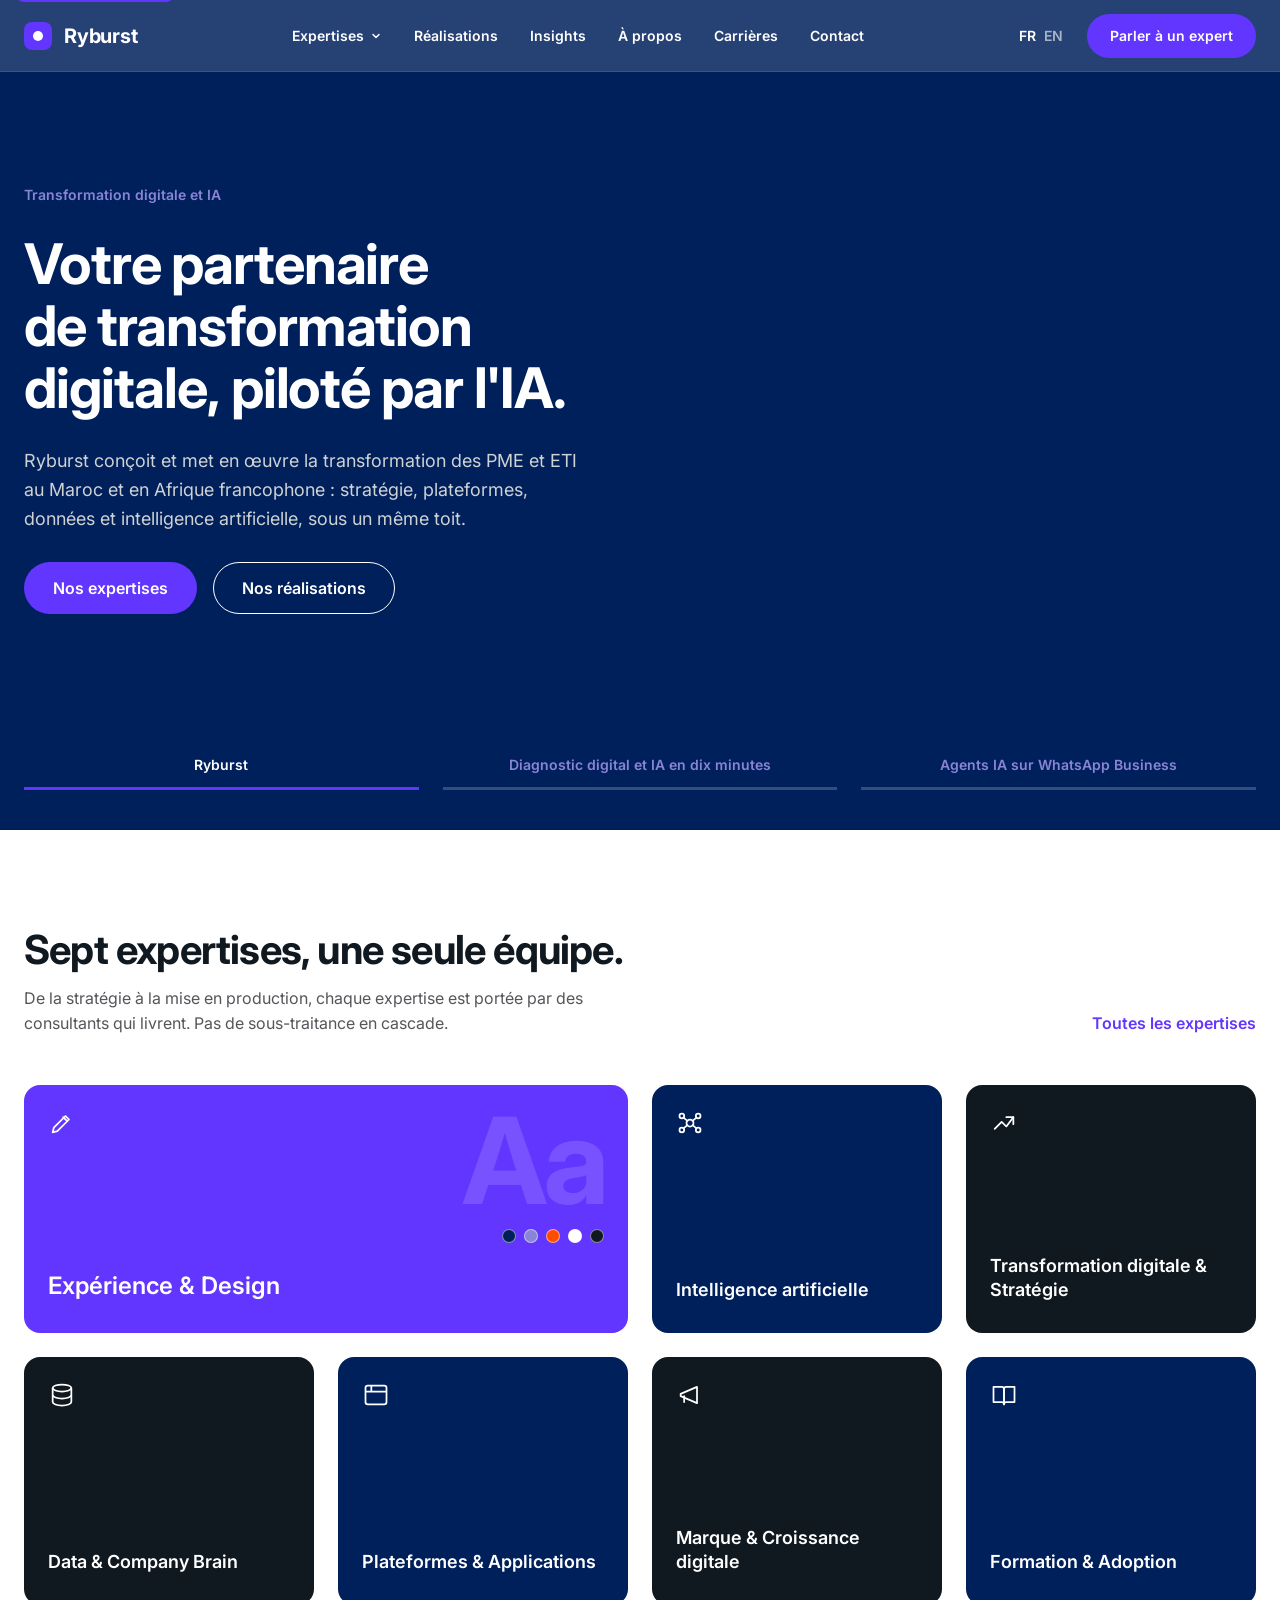
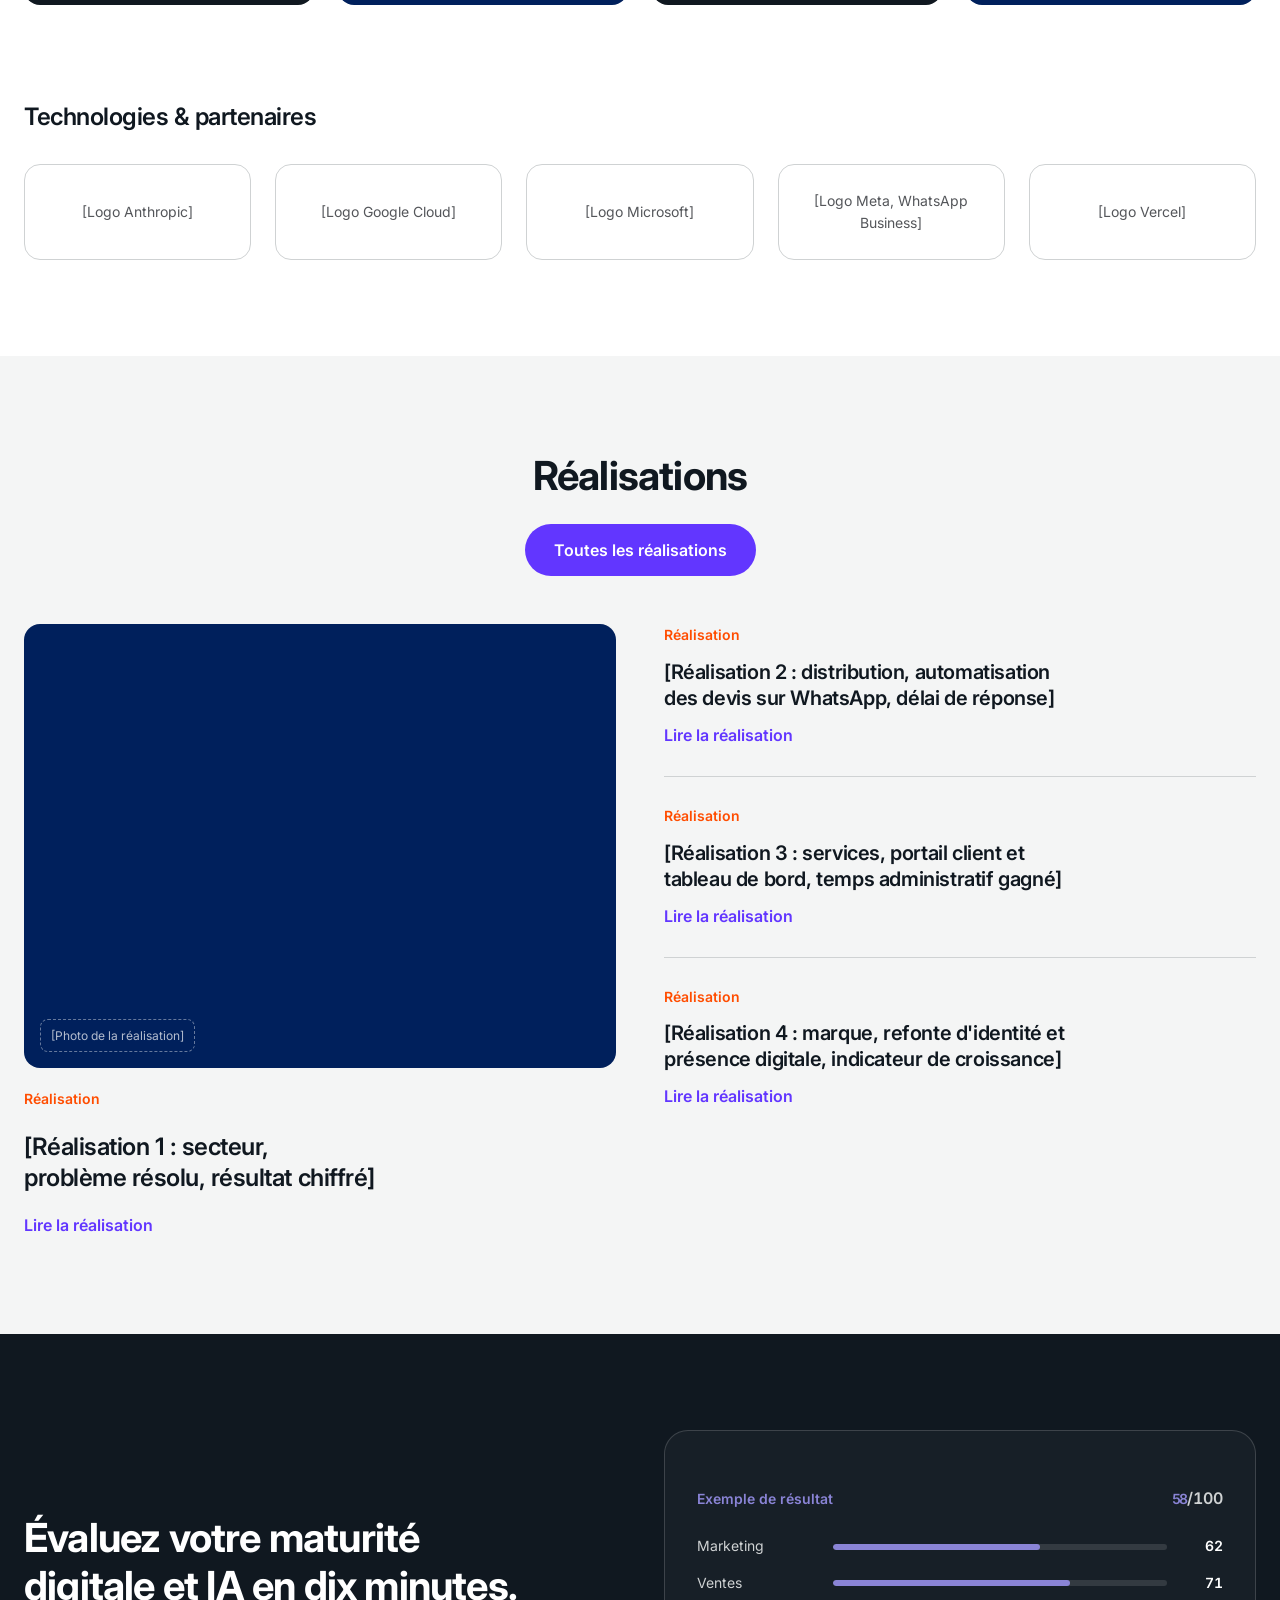
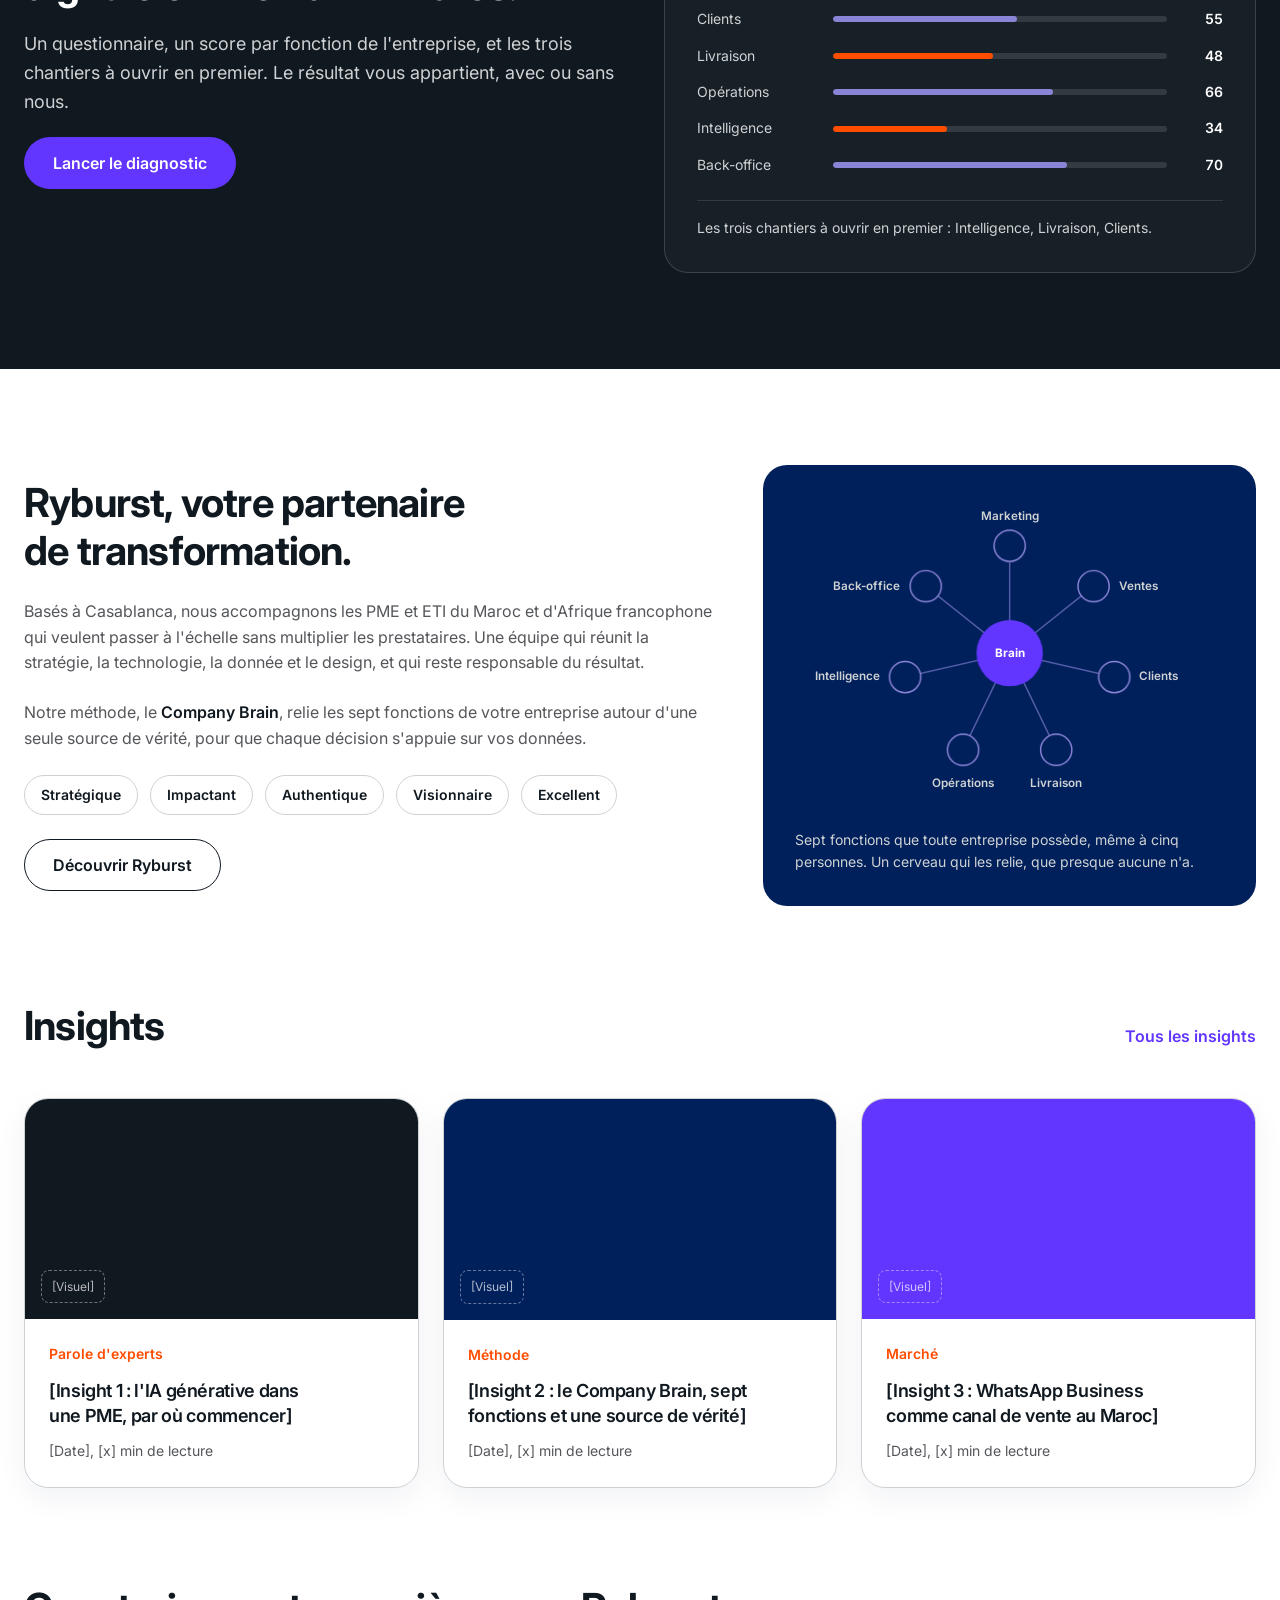
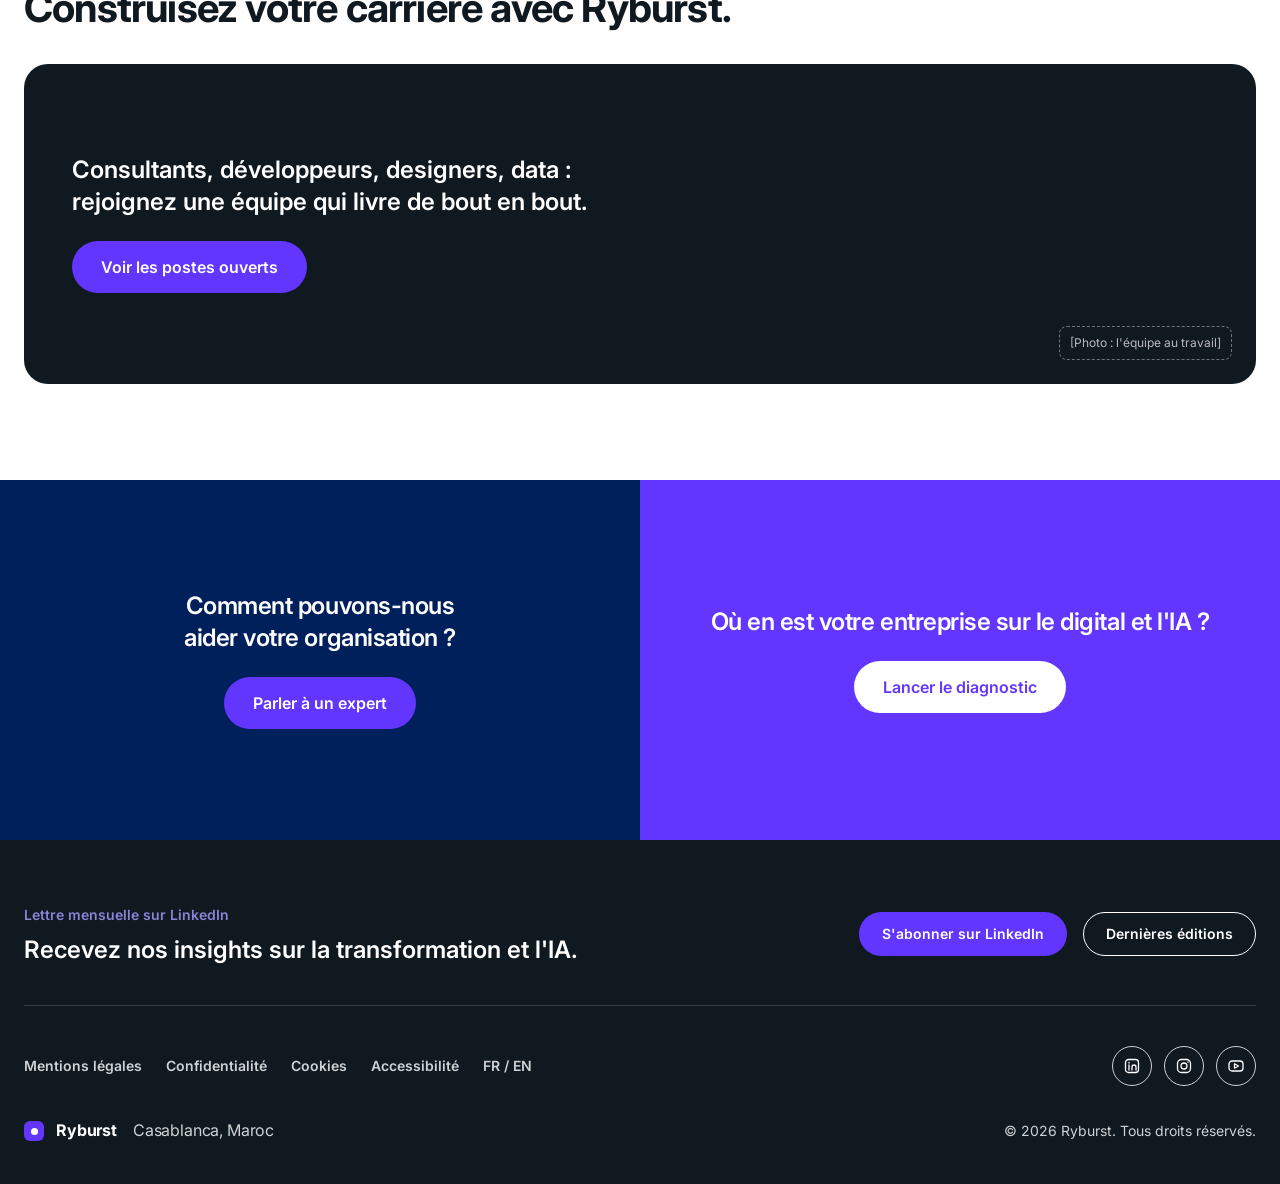
==== index.html @ 989817fc "Prototype page d'accueil Ryburst Co-Authored-By: Claude Fable 5.1 <noreply@anthropic.com>" ====
<!doctype html>
<html lang="fr">
<head>
<meta charset="utf-8">
<meta name="viewport" content="width=device-width, initial-scale=1">
<meta name="description" content="Ryburst, partenaire de transformation digitale piloté par l'IA. Prototype de la page d'accueil.">
<meta name="robots" content="noindex">
<link rel="icon" href="data:image/svg+xml,%3Csvg xmlns=%27http://www.w3.org/2000/svg%27 viewBox=%270 0 64 64%27%3E%3Crect width=%2764%27 height=%2764%27 rx=%2716%27 fill=%27%236236FF%27/%3E%3Ccircle cx=%2732%27 cy=%2732%27 r=%2711%27 fill=%27%23fff%27/%3E%3C/svg%3E">
</head>
<body>
<title>Ryburst Accueil</title>
<link rel="preconnect" href="https://fonts.googleapis.com">
<link rel="stylesheet" href="https://fonts.googleapis.com/css2?family=Inter:wght@400;600;700&display=swap">
<style>
  /* ---------- Charte Ryburst (brief Youssef) ---------- */
  :root {
    --bleu: #00205C;      /* Bleu Profond, primaire */
    --violet: #6236FF;    /* Ultra Violet, accent */
    --lavande: #8A84D6;   /* Lavande Électrique */
    --orange: #FF4D00;    /* Orange Électrique, touche */
    --blanc: #FFFFFF;
    --perle: #CFD2D3;     /* Gris Perle */
    --onyx: #101820;      /* Noir Onyx */
    --ardoise: #54565A;   /* Gris Ardoise */
    --surface: #F4F5F5;   /* Gris Perle à 22 % sur blanc */
    --maxw: 1280px;
    --gutter: 24px;
    --section: 96px;
    --h1: 56px; --h2: 40px; --h3: 24px; --lead: 18px;
    --ease: cubic-bezier(.2, .7, .2, 1);
    --shadow-card: 0 10px 30px rgba(0, 32, 80, .06);
    --shadow-lift: 0 20px 40px rgba(0, 32, 80, .10);
  }
  @media (max-width: 768px) {
    :root { --section: 48px; --gutter: 20px; --h1: 36px; --h2: 28px; --h3: 20px; --lead: 17px; }
  }

  * { box-sizing: border-box; }
  html { scroll-behavior: smooth; }
  body {
    margin: 0;
    font: 400 16px/1.6 Inter, system-ui, -apple-system, "Segoe UI", Helvetica, Arial, sans-serif;
    color: var(--ardoise);
    background: var(--blanc);
    -webkit-font-smoothing: antialiased;
    text-rendering: optimizeLegibility;
  }
  body.is-loading { overflow: hidden; }
  a { color: var(--violet); text-decoration: none; }
  a:hover { color: var(--bleu); }
  h1, h2, h3, p { margin: 0; }
  h1, h2, h3 { color: var(--onyx); font-weight: 700; letter-spacing: -0.02em; text-wrap: balance; }
  h1 { font-size: var(--h1); line-height: 1.1; }
  h2 { font-size: var(--h2); line-height: 1.2; }
  h3 { font-size: var(--h3); line-height: 1.3; font-weight: 600; }
  .on-dark h1, .on-dark h2, .on-dark h3 { color: var(--blanc); }
  .on-dark p { color: var(--perle); }
  .lead { font-size: var(--lead); line-height: 1.6; max-width: 36em; }
  .small { font-size: 14px; line-height: 1.5; letter-spacing: 0.02em; }
  :focus-visible { outline: 2px solid var(--violet); outline-offset: 3px; border-radius: 4px; }
  .skip { position: absolute; left: 16px; top: -48px; z-index: 100; background: var(--violet); color: #fff; padding: 12px 16px; border-radius: 8px; font-weight: 600; }
  .skip:focus { top: 16px; color: #fff; }

  .wrap { max-width: var(--maxw); margin: 0 auto; padding-left: var(--gutter); padding-right: var(--gutter); }
  .section { padding-block: var(--section); }
  .section--tight { padding-top: 0; }
  .band { background: var(--surface); }
  .on-dark { background: var(--onyx); color: var(--perle); }
  .on-bleu { background: var(--bleu); color: var(--perle); }

  /* ---------- Boutons (spec brief) ---------- */
  .btn {
    display: inline-flex; align-items: center; justify-content: center; gap: 10px;
    height: 52px; padding: 0 28px; border-radius: 999px;
    font: 600 16px/1 Inter, system-ui, sans-serif; white-space: nowrap; cursor: pointer;
    border: 1px solid transparent;
    transition: background-color .2s ease-out, color .2s ease-out, border-color .2s ease-out, transform .2s ease-out, box-shadow .2s ease-out;
  }
  .btn--sm { height: 44px; padding: 0 22px; font-size: 14px; }
  .btn--primary { background: var(--violet); color: #fff; }
  .btn--primary:hover { background: var(--bleu); color: #fff; transform: translateY(-2px); box-shadow: 0 10px 24px rgba(0, 32, 92, .22); }
  .btn--secondary { background: transparent; color: var(--onyx); border-color: var(--onyx); }
  .btn--secondary:hover { background: rgba(207, 210, 211, .2); color: var(--onyx); }
  .on-dark .btn--secondary, .on-bleu .btn--secondary, .hero .btn--secondary { color: #fff; border-color: #fff; }
  .on-dark .btn--secondary:hover, .on-bleu .btn--secondary:hover, .hero .btn--secondary:hover { background: rgba(255, 255, 255, .12); color: #fff; }
  .btn--ghost { background: transparent; color: var(--violet); border-color: var(--violet); }
  .btn--ghost:hover { background: rgba(98, 54, 255, .08); color: var(--violet); }
  .link {
    position: relative; display: inline-block; font-weight: 600; color: var(--violet);
  }
  .link::after {
    content: ""; position: absolute; left: 0; right: 0; bottom: -3px; height: 1.5px; background: currentColor;
    transform: scaleX(0); transform-origin: left; transition: transform .15s ease-in-out;
  }
  .link:hover { color: var(--violet); }
  .link:hover::after { transform: scaleX(1); }

  /* ---------- Loader ---------- */
  .loader {
    position: fixed; inset: 0; z-index: 200; background: var(--bleu); color: #fff;
    display: flex; flex-direction: column; align-items: center; justify-content: center; gap: 28px;
    transition: transform .8s cubic-bezier(.77, 0, .18, 1);
  }
  .loader.is-done { transform: translateY(-100%); }
  .loader svg { width: 72px; height: 72px; display: block; }
  .loader .ring { fill: none; stroke: var(--lavande); stroke-width: 2; stroke-dasharray: 163.4; stroke-dashoffset: 163.4; transform: rotate(-90deg); transform-origin: 50% 50%; animation: draw .9s var(--ease) .1s forwards; }
  .loader .dot { fill: var(--violet); transform: scale(0); transform-origin: 50% 50%; animation: pop .5s var(--ease) .6s forwards; }
  .loader .word { font-weight: 700; font-size: 24px; letter-spacing: -0.01em; display: flex; }
  .loader .word span { opacity: 0; transform: translateY(8px); animation: rise .5s var(--ease) forwards; }
  .loader .bar { width: 160px; height: 2px; background: rgba(255, 255, 255, .16); overflow: hidden; border-radius: 2px; }
  .loader .bar i { display: block; height: 100%; width: 0; background: var(--violet); animation: fill 1.2s var(--ease) .15s forwards; }
  @keyframes draw { to { stroke-dashoffset: 0; } }
  @keyframes pop { to { transform: scale(1); } }
  @keyframes rise { to { opacity: 1; transform: none; } }
  @keyframes fill { to { width: 100%; } }

  /* ---------- Header ---------- */
  .header {
    position: sticky; top: 0; z-index: 60; height: 72px;
    background: rgba(0, 32, 92, .85); -webkit-backdrop-filter: blur(12px); backdrop-filter: blur(12px);
    color: #fff; border-bottom: 1px solid rgba(255, 255, 255, .10);
    transition: background-color .35s var(--ease), color .35s var(--ease), border-color .35s var(--ease);
  }
  .header.is-light { background: rgba(255, 255, 255, .85); color: var(--onyx); border-bottom-color: var(--perle); }
  .header .wrap { height: 72px; display: flex; align-items: center; justify-content: space-between; gap: 24px; }
  .brand { display: flex; align-items: center; gap: 12px; color: inherit; font-weight: 700; font-size: 20px; letter-spacing: -0.01em; }
  .brand:hover { color: inherit; }
  .mark { width: 28px; height: 28px; border-radius: 8px; background: var(--violet); display: grid; place-items: center; flex-shrink: 0; }
  .mark i { width: 10px; height: 10px; border-radius: 999px; background: #fff; display: block; }
  .nav { display: flex; align-items: center; gap: 32px; }
  .nav > li { list-style: none; position: relative; }
  .nav { margin: 0; padding: 0; }
  .nav a, .nav button {
    position: relative; display: inline-flex; align-items: center; gap: 6px; height: 72px;
    font: 600 14px/1 Inter, system-ui, sans-serif; color: inherit; background: none; border: 0; padding: 0; cursor: pointer;
  }
  .nav a::after, .nav button::after {
    content: ""; position: absolute; left: 0; right: 0; bottom: 24px; height: 1.5px; background: var(--violet);
    transform: scaleX(0); transform-origin: left; transition: transform .15s ease-in-out;
  }
  .nav a:hover, .nav button:hover, .has-mega:focus-within > button { color: var(--violet); }
  .nav a:hover::after, .nav button:hover::after, .has-mega:hover > button::after, .has-mega:focus-within > button::after { transform: scaleX(1); }
  .header.is-light .nav a:hover, .header.is-light .nav button:hover { color: var(--violet); }
  .nav svg { width: 12px; height: 12px; transition: transform .2s var(--ease); }
  .has-mega:hover > button svg, .has-mega:focus-within > button svg { transform: rotate(180deg); }
  .tools { display: flex; align-items: center; gap: 24px; }
  .lang { display: flex; align-items: center; gap: 8px; font: 600 14px/1 Inter, system-ui, sans-serif; color: inherit; }
  .lang span { opacity: .6; }
  .lang .on { opacity: 1; }
  .burger { display: none; width: 44px; height: 44px; border: 0; background: none; color: inherit; cursor: pointer; align-items: center; justify-content: center; }
  .burger svg { width: 24px; height: 24px; }

  /* Méga-menu */
  .mega {
    position: absolute; left: 50%; top: 72px; transform: translate(-50%, 8px);
    width: min(1120px, calc(100vw - 48px)); background: #fff; color: var(--ardoise);
    border: 1px solid var(--perle); border-radius: 24px; box-shadow: var(--shadow-lift);
    padding: 32px; display: grid; grid-template-columns: 1.4fr 1fr 1fr; gap: 32px;
    opacity: 0; visibility: hidden; transition: opacity .2s var(--ease), transform .2s var(--ease), visibility .2s;
  }
  .has-mega:hover .mega, .has-mega:focus-within .mega { opacity: 1; visibility: visible; transform: translate(-50%, 0); }
  .mega h4 { margin: 0 0 16px; font: 600 14px/1.5 Inter, system-ui, sans-serif; color: var(--ardoise); letter-spacing: .02em; }
  .mega ul { list-style: none; margin: 0; padding: 0; display: grid; gap: 4px; }
  .mega--services ul { grid-template-columns: 1fr 1fr; column-gap: 24px; }
  .mega li a { display: flex; gap: 12px; align-items: flex-start; padding: 10px 12px; border-radius: 12px; color: var(--onyx); height: auto; font-weight: 600; font-size: 15px; line-height: 1.35; transition: background-color .15s ease-in-out; }
  .mega li a::after { display: none; }
  .mega li a:hover { background: var(--surface); color: var(--onyx); }
  .mega li a small { display: block; font-weight: 400; font-size: 13px; color: var(--ardoise); margin-top: 2px; }
  .mega li a svg { width: 20px; height: 20px; flex-shrink: 0; color: var(--violet); margin-top: 1px; }
  .mega .mega-card { background: var(--bleu); color: #fff; border-radius: 16px; padding: 24px; display: flex; flex-direction: column; gap: 12px; align-self: stretch; }
  .mega .mega-card p { color: var(--perle); font-size: 14px; }
  .mega .mega-card strong { font-size: 18px; line-height: 1.3; font-weight: 600; }
  .mega .mega-card .btn { align-self: flex-start; margin-top: auto; }

  /* Menu mobile */
  .drawer {
    position: fixed; inset: 0; z-index: 70; background: var(--bleu); color: #fff;
    padding: 24px var(--gutter) 40px; display: flex; flex-direction: column; gap: 32px;
    transform: translateX(100%); transition: transform .45s cubic-bezier(.77, 0, .18, 1); overflow: auto;
  }
  body.menu-open .drawer { transform: none; }
  .drawer .top { display: flex; align-items: center; justify-content: space-between; height: 44px; }
  .drawer .close { width: 44px; height: 44px; border: 0; background: none; color: #fff; cursor: pointer; display: grid; place-items: center; }
  .drawer nav { display: grid; gap: 4px; }
  .drawer nav a { display: block; padding: 14px 0; font: 700 28px/1.2 Inter, system-ui, sans-serif; color: #fff; border-bottom: 1px solid rgba(255, 255, 255, .12); letter-spacing: -0.02em; }
  .drawer .sub { display: grid; gap: 8px; }
  .drawer .sub a { display: block; padding: 8px 0; font: 600 16px/1.4 Inter, system-ui, sans-serif; color: var(--perle); }
  .drawer .bottom { margin-top: auto; display: grid; gap: 16px; }

  /* ---------- Héros ---------- */
  .hero { position: relative; background: var(--bleu); color: #fff; overflow: hidden; }
  .hero canvas { position: absolute; inset: 0; width: 100%; height: 100%; display: block; opacity: 0; transition: opacity 1.2s var(--ease); }
  body.is-ready .hero canvas { opacity: 1; }
  .hero .wrap { position: relative; display: grid; grid-template-columns: minmax(0, 7fr) minmax(0, 5fr); gap: 24px; padding-top: 112px; padding-bottom: 40px; min-height: 640px; align-content: space-between; }
  .slides { grid-column: 1; display: grid; }
  .slide { grid-area: 1 / 1; display: flex; flex-direction: column; gap: 28px; opacity: 0; transform: translateY(14px); transition: opacity .6s var(--ease), transform .6s var(--ease); pointer-events: none; }
  .slide.is-active { opacity: 1; transform: none; pointer-events: auto; }
  .slide .tag { color: var(--lavande); font-weight: 600; font-size: 14px; }
  .slide h1 { color: #fff; max-width: 640px; }
  .slide h1 .w { display: inline-block; }
  body.is-ready .slide.is-active h1 .w { animation: wordrise .7s var(--ease) both; animation-delay: calc(var(--i) * 45ms); }
  @keyframes wordrise { from { opacity: 0; transform: translateY(22px); } to { opacity: 1; transform: none; } }
  .slide .lead { color: var(--perle); max-width: 560px; }
  .slide .actions { display: flex; flex-wrap: wrap; gap: 16px; }
  .tabs { grid-column: 1 / -1; display: grid; grid-template-columns: repeat(3, minmax(0, 1fr)); gap: 24px; margin-top: 56px; }
  .tab { background: none; border: 0; padding: 0; cursor: pointer; display: grid; gap: 12px; text-align: center; color: var(--lavande); font: 600 14px/1.4 Inter, system-ui, sans-serif; transition: color .2s; }
  .tab[aria-selected="true"] { color: #fff; }
  .tab .track { height: 3px; background: rgba(255, 255, 255, .2); overflow: hidden; }
  .tab .track i { display: block; height: 100%; width: 0; background: var(--violet); }
  .tab[aria-selected="true"] .track i { animation: progress 7s linear forwards; }
  @keyframes progress { from { width: 0; } to { width: 100%; } }

  /* ---------- Expertises ---------- */
  .head { display: flex; align-items: flex-end; justify-content: space-between; gap: 24px; margin-bottom: 48px; }
  .head p { margin-top: 12px; max-width: 40em; }
  .tiles { display: grid; grid-template-columns: repeat(4, minmax(0, 1fr)); gap: 24px; }
  .tile {
    position: relative; display: flex; flex-direction: column; justify-content: space-between; gap: 24px;
    min-height: 248px; padding: 24px; border-radius: 16px; color: #fff; overflow: hidden;
    background: var(--bleu); transition: transform .2s ease-out, box-shadow .2s ease-out;
  }
  .tile:hover { color: #fff; transform: translateY(-4px); box-shadow: var(--shadow-lift); }
  .tile::after { content: ""; position: absolute; inset: 0; background: rgba(255, 255, 255, 0); transition: background-color .2s ease-out; pointer-events: none; }
  .tile:hover::after { background: rgba(255, 255, 255, .06); }
  .tile--onyx { background: var(--onyx); }
  .tile--violet { background: var(--violet); }
  .tile--featured { grid-column: span 2; }
  .tile .ico { width: 28px; height: 28px; color: #fff; transition: transform .3s var(--ease); }
  .tile:hover .ico { transform: translateX(4px); }
  .tile .body { display: grid; gap: 8px; position: relative; z-index: 1; }
  .tile .title { font-weight: 600; font-size: 18px; line-height: 1.3; }
  .tile--featured .title { font-size: 24px; }
  .tile .desc { font-size: 14px; line-height: 1.5; color: var(--perle); max-height: 0; opacity: 0; overflow: hidden; transition: max-height .35s var(--ease), opacity .3s var(--ease); }
  .tile:hover .desc, .tile:focus-visible .desc { max-height: 80px; opacity: 1; }
  .tile .motif { position: absolute; right: 24px; top: 16px; display: flex; flex-direction: column; align-items: flex-end; gap: 8px; pointer-events: none; }
  .tile .motif .aa { font-weight: 700; font-size: 120px; line-height: 1; letter-spacing: -0.04em; color: rgba(255, 255, 255, .14); }
  .tile .motif .sw { display: flex; gap: 8px; }
  .tile .motif .sw i { width: 14px; height: 14px; border-radius: 999px; display: block; border: 1.5px solid rgba(255, 255, 255, .5); }
  .tiles.in .tile { animation: tilerise .7s var(--ease) both; animation-delay: calc(var(--i) * 70ms); }
  @keyframes tilerise { from { opacity: 0; transform: translateY(18px); } to { opacity: 1; transform: none; } }

  /* ---------- Technologies ---------- */
  .logos { display: grid; grid-template-columns: repeat(5, minmax(0, 1fr)); gap: 24px; margin-top: 32px; }
  .logo { height: 96px; border: 1px solid var(--perle); border-radius: 16px; display: grid; place-items: center; font-size: 14px; color: var(--ardoise); text-align: center; padding: 0 12px; transition: border-color .2s ease-out, transform .2s ease-out; }
  .logo:hover { border-color: var(--lavande); transform: translateY(-2px); }

  /* ---------- Réalisations ---------- */
  .center { display: flex; flex-direction: column; align-items: center; gap: 24px; text-align: center; margin-bottom: 48px; }
  .cases { display: grid; grid-template-columns: repeat(2, minmax(0, 1fr)); gap: 48px; }
  .case-featured { display: grid; gap: 20px; align-content: start; }
  .media { position: relative; border-radius: 16px; background: var(--bleu); aspect-ratio: 4 / 3; max-width: 100%; }
  .media--onyx { background: var(--onyx); }
  .media--violet { background: var(--violet); }
  .media--lavande { background: var(--lavande); }
  .ph { position: absolute; left: 16px; bottom: 16px; font-size: 12px; color: rgba(255, 255, 255, .7); border: 1px dashed rgba(255, 255, 255, .4); border-radius: 8px; padding: 6px 10px; }
  .kicker { font-weight: 600; font-size: 14px; color: var(--orange); }
  .case-list { display: grid; align-content: start; }
  .case-item { display: grid; gap: 12px; padding: 28px 0; border-bottom: 1px solid var(--perle); }
  .case-item:first-child { padding-top: 0; }
  .case-item:last-child { border-bottom: 0; }
  .case-item h3 { font-size: 20px; }

  /* ---------- Diagnostic ---------- */
  .diag .wrap { display: grid; grid-template-columns: minmax(0, 6fr) minmax(0, 6fr); gap: 48px; align-items: center; }
  .diag .text { display: grid; gap: 20px; }
  .diag .btn { justify-self: start; }
  .score { border: 1px solid rgba(255, 255, 255, .16); border-radius: 24px; padding: 32px; display: grid; gap: 24px; background: rgba(255, 255, 255, .03); }
  .score .top { display: flex; align-items: baseline; justify-content: space-between; gap: 16px; }
  .score .top span { color: var(--lavande); font-weight: 600; font-size: 14px; }
  .score .num { font-weight: 700; font-size: 48px; line-height: 1; color: #fff; letter-spacing: -0.03em; font-variant-numeric: tabular-nums; }
  .score .num small { font-weight: 600; font-size: 16px; color: var(--perle); letter-spacing: 0; }
  .bars { display: grid; gap: 14px; }
  .bar { display: grid; grid-template-columns: 120px 1fr 40px; align-items: center; gap: 16px; font-size: 14px; color: var(--perle); }
  .bar .track { height: 6px; border-radius: 999px; background: rgba(255, 255, 255, .12); overflow: hidden; }
  .bar .track i { display: block; height: 100%; width: var(--v); border-radius: 999px; background: var(--lavande); }
  .bar--low .track i { background: var(--orange); }
  .bar .val { text-align: right; font-variant-numeric: tabular-nums; color: #fff; font-weight: 600; }
  .score.in .bar .track i { animation: grow 1.2s var(--ease) both; animation-delay: calc(var(--i) * 80ms); }
  @keyframes grow { from { width: 0; } to { width: var(--v); } }
  .score .foot { font-size: 14px; color: var(--perle); border-top: 1px solid rgba(255, 255, 255, .12); padding-top: 16px; }

  /* ---------- À propos ---------- */
  .about .wrap { display: grid; grid-template-columns: minmax(0, 7fr) minmax(0, 5fr); gap: 48px; align-items: center; }
  .about .text { display: grid; gap: 24px; }
  .about .btn { justify-self: start; }
  .chips { display: flex; flex-wrap: wrap; gap: 12px; }
  .chip { height: 40px; padding: 0 16px; border: 1px solid var(--perle); border-radius: 999px; display: inline-flex; align-items: center; font-weight: 600; font-size: 14px; color: var(--onyx); }
  .brain-panel { background: var(--bleu); border-radius: 24px; padding: 32px; color: #fff; }
  .brain-panel svg { width: 100%; height: auto; display: block; }
  .brain-panel .l { stroke: var(--lavande); stroke-opacity: .6; stroke-width: 1.5; fill: none; }
  .brain-panel .n { fill: var(--bleu); stroke: var(--lavande); stroke-width: 1.5; transform-box: fill-box; transform-origin: center; }
  .brain-panel .c { fill: var(--violet); transform-box: fill-box; transform-origin: center; }
  .brain-panel text { font: 600 12px Inter, system-ui, sans-serif; fill: var(--perle); }
  .brain-panel .ct { font: 700 12px Inter, system-ui, sans-serif; fill: #fff; }
  .brain-panel.in .l { stroke-dasharray: 1; stroke-dashoffset: 1; animation: dash 1.1s var(--ease) both; animation-delay: calc(var(--i) * 90ms); }
  .brain-panel.in .n, .brain-panel.in .c { animation: pop .5s var(--ease) both; transform: scale(0); animation-delay: calc(.5s + var(--i) * 90ms); }
  .brain-panel.in text { animation: rise .5s var(--ease) both; opacity: 0; animation-delay: calc(.9s + var(--i) * 60ms); }
  @keyframes dash { to { stroke-dashoffset: 0; } }
  .brain-panel .cap { margin-top: 20px; font-size: 14px; color: var(--perle); }

  /* ---------- Insights ---------- */
  .cards { display: grid; grid-template-columns: repeat(3, minmax(0, 1fr)); gap: 24px; }
  .card { border: 1px solid var(--perle); border-radius: 24px; overflow: hidden; background: #fff; box-shadow: var(--shadow-card); display: grid; color: inherit; transition: transform .2s ease-out, box-shadow .2s ease-out; }
  .card:hover { transform: translateY(-4px); box-shadow: var(--shadow-lift); color: inherit; }
  .card .media { border-radius: 0; aspect-ratio: 16 / 9; }
  .card .body { padding: 24px; display: grid; gap: 12px; }
  .card h3 { font-size: 18px; line-height: 1.4; }
  .card .meta { font-size: 14px; color: var(--ardoise); }

  /* ---------- Carrières ---------- */
  .career { position: relative; background: var(--onyx); color: #fff; border-radius: 24px; padding: 48px; min-height: 320px; display: grid; align-content: center; gap: 24px; margin-top: 32px; }
  .career p { color: #fff; font-size: 24px; line-height: 1.3; font-weight: 600; max-width: 22em; }
  .career .btn { justify-self: start; }
  .career .ph { left: auto; right: 24px; bottom: 24px; }

  /* ---------- Double bannière ---------- */
  .duo { display: grid; grid-template-columns: repeat(2, minmax(0, 1fr)); }
  .duo > div { min-height: 360px; display: flex; flex-direction: column; align-items: center; justify-content: center; gap: 24px; padding: 48px var(--gutter); text-align: center; }
  .duo h3 { color: #fff; max-width: 22em; }
  .duo .a { background: var(--bleu); }
  .duo .b { background: var(--violet); }
  .duo .b .btn--primary { background: #fff; color: var(--violet); }
  .duo .b .btn--primary:hover { background: var(--bleu); color: #fff; }

  /* ---------- Footer ---------- */
  .footer { background: var(--onyx); color: var(--perle); padding-block: 64px 40px; }
  .footer .news { display: flex; align-items: center; justify-content: space-between; gap: 24px; flex-wrap: wrap; }
  .footer .news .t { display: grid; gap: 8px; }
  .footer .news .t span { color: var(--lavande); font-weight: 600; font-size: 14px; }
  .footer .news .t strong { color: #fff; font-size: 24px; line-height: 1.3; font-weight: 600; }
  .footer .news .acts { display: flex; gap: 16px; flex-wrap: wrap; }
  .footer .news .btn--secondary { color: #fff; border-color: #fff; }
  .footer .news .btn--secondary:hover { background: rgba(255, 255, 255, .12); color: #fff; }
  .footer hr { border: 0; height: 1px; background: rgba(255, 255, 255, .16); margin: 40px 0; }
  .footer .row { display: flex; align-items: center; justify-content: space-between; gap: 24px; flex-wrap: wrap; }
  .footer .links { display: flex; flex-wrap: wrap; gap: 12px 24px; font-weight: 600; font-size: 14px; }
  .footer .links a { color: var(--perle); }
  .footer .links a:hover { color: #fff; }
  .footer .soc { display: flex; gap: 12px; }
  .footer .soc a { width: 40px; height: 40px; border-radius: 999px; border: 1px solid var(--perle); display: grid; place-items: center; color: #fff; transition: background-color .2s ease-out, border-color .2s ease-out; }
  .footer .soc a:hover { background: var(--violet); border-color: var(--violet); color: #fff; }
  .footer .soc svg { width: 18px; height: 18px; }
  .footer .base { margin-top: 32px; display: flex; align-items: center; justify-content: space-between; gap: 16px; flex-wrap: wrap; font-size: 14px; }
  .footer .base .brand { font-size: 16px; color: #fff; }
  .footer .base .brand .mark { width: 20px; height: 20px; border-radius: 6px; }
  .footer .base .brand .mark i { width: 7px; height: 7px; }

  /* ---------- Responsive ---------- */
  @media (max-width: 1024px) {
    .nav, .tools .lang, .tools .btn { display: none; }
    .burger { display: inline-flex; }
    .hero .wrap { grid-template-columns: 1fr; padding-top: 96px; min-height: 0; }
    body.is-ready .hero canvas { opacity: .55; }
    .tiles { grid-template-columns: repeat(2, minmax(0, 1fr)); }
    .tile { min-height: 200px; }
    .logos { grid-template-columns: repeat(3, minmax(0, 1fr)); }
    .cases { grid-template-columns: 1fr; gap: 32px; }
    .diag .wrap, .about .wrap { grid-template-columns: 1fr; gap: 40px; }
    .cards { grid-template-columns: 1fr; }
    .mega { display: none; }
  }
  @media (max-width: 640px) {
    .tiles { gap: 12px; }
    .tile { padding: 16px; min-height: 160px; }
    .tile--featured .title { font-size: 20px; }
    .tile .motif .aa { font-size: 72px; }
    .logos { grid-template-columns: repeat(2, minmax(0, 1fr)); gap: 12px; }
    .logo { height: 72px; font-size: 13px; }
    .tabs { gap: 8px; margin-top: 40px; }
    .tab span { display: none; }
    .duo { grid-template-columns: 1fr; }
    .duo > div { min-height: 0; padding-block: 40px; }
    .bar { grid-template-columns: 96px 1fr 36px; gap: 12px; }
    .score { padding: 24px; }
    .career { padding: 24px; min-height: 0; }
    .career p { font-size: 18px; }
    .head { flex-direction: column; align-items: flex-start; gap: 16px; margin-bottom: 24px; }
    .slide .actions .btn { width: 100%; }
    .score .num { font-size: 40px; }
  }

  @media (prefers-reduced-motion: reduce) {
    html { scroll-behavior: auto; }
    .loader { display: none; }
    .hero canvas { opacity: 1; }
    *, *::before, *::after { animation-duration: .001ms !important; animation-delay: 0s !important; transition-duration: .001ms !important; }
  }
</style>

<a class="skip" href="#main">Aller au contenu</a>

<div class="loader" id="loader" aria-hidden="true">
  <svg viewBox="0 0 64 64" aria-hidden="true">
    <circle class="ring" cx="32" cy="32" r="26"></circle>
    <circle class="dot" cx="32" cy="32" r="8"></circle>
  </svg>
  <div class="word" aria-hidden="true">
    <span style="animation-delay:.55s">R</span><span style="animation-delay:.60s">y</span><span style="animation-delay:.65s">b</span><span style="animation-delay:.70s">u</span><span style="animation-delay:.75s">r</span><span style="animation-delay:.80s">s</span><span style="animation-delay:.85s">t</span>
  </div>
  <div class="bar"><i></i></div>
</div>

<header class="header" id="header">
  <div class="wrap">
    <a class="brand" href="#" aria-label="Ryburst, accueil"><span class="mark"><i></i></span>Ryburst</a>
    <ul class="nav" aria-label="Navigation principale">
      <li class="has-mega">
        <button type="button" aria-haspopup="true" aria-expanded="false" id="megaBtn">Expertises
          <svg viewBox="0 0 12 12" fill="none" aria-hidden="true"><path d="M3 4.5l3 3 3-3" stroke="currentColor" stroke-width="1.5" stroke-linecap="round" stroke-linejoin="round"></path></svg>
        </button>
        <div class="mega" role="region" aria-label="Expertises">
          <div class="mega--services">
            <h4>Services</h4>
            <ul>
              <li><a href="#expertises"><svg viewBox="0 0 24 24" fill="none" stroke="currentColor" stroke-width="1.5" stroke-linecap="round" stroke-linejoin="round"><path d="M4 20l4-1 10-10-3-3L5 16l-1 4z"></path><path d="M13 7l3 3"></path></svg><span>Expérience &amp; Design<small>UX, UI, design systems, accessibilité</small></span></a></li>
              <li><a href="#expertises"><svg viewBox="0 0 24 24" fill="none" stroke="currentColor" stroke-width="1.5" stroke-linecap="round"><circle cx="12" cy="12" r="3"></circle><circle cx="5" cy="6" r="2"></circle><circle cx="19" cy="6" r="2"></circle><circle cx="5" cy="18" r="2"></circle><circle cx="19" cy="18" r="2"></circle><path d="M9.8 10.2L6.4 7.4M14.2 10.2l3.4-2.8M9.8 13.8l-3.4 2.8M14.2 13.8l3.4 2.8"></path></svg><span>Intelligence artificielle<small>Agents, assistants, modèles sur vos données</small></span></a></li>
              <li><a href="#expertises"><svg viewBox="0 0 24 24" fill="none" stroke="currentColor" stroke-width="1.5" stroke-linecap="round" stroke-linejoin="round"><path d="M4 17l6-6 4 4 6-8"></path><path d="M14 7h6v6"></path></svg><span>Transformation digitale &amp; Stratégie<small>Diagnostic, feuille de route, processus</small></span></a></li>
              <li><a href="#expertises"><svg viewBox="0 0 24 24" fill="none" stroke="currentColor" stroke-width="1.5"><ellipse cx="12" cy="6" rx="8" ry="3"></ellipse><path d="M4 6v12c0 1.7 3.6 3 8 3s8-1.3 8-3V6"></path><path d="M4 12c0 1.7 3.6 3 8 3s8-1.3 8-3"></path></svg><span>Data &amp; Company Brain<small>Une source de vérité, des décisions</small></span></a></li>
              <li><a href="#expertises"><svg viewBox="0 0 24 24" fill="none" stroke="currentColor" stroke-width="1.5"><rect x="3" y="4" width="18" height="16" rx="2"></rect><path d="M3 9h18M8 4v5"></path></svg><span>Plateformes &amp; Applications<small>Web, mobile, portails, intégrations</small></span></a></li>
              <li><a href="#expertises"><svg viewBox="0 0 24 24" fill="none" stroke="currentColor" stroke-width="1.5" stroke-linecap="round" stroke-linejoin="round"><path d="M4 11l14-6v14L4 13v-2z"></path><path d="M7 13v5"></path></svg><span>Marque &amp; Croissance digitale<small>Identité, contenu, campagnes, SEO</small></span></a></li>
              <li><a href="#expertises"><svg viewBox="0 0 24 24" fill="none" stroke="currentColor" stroke-width="1.5" stroke-linejoin="round"><path d="M3 5h7a2 2 0 012 2v13a2 2 0 00-2-2H3V5z"></path><path d="M21 5h-7a2 2 0 00-2 2v13a2 2 0 012-2h7V5z"></path></svg><span>Formation &amp; Adoption<small>Vos équipes à l'aise avec l'IA</small></span></a></li>
            </ul>
          </div>
          <div>
            <h4>Technologies &amp; partenaires</h4>
            <ul>
              <li><a href="#technos">[Anthropic]</a></li>
              <li><a href="#technos">[Google Cloud]</a></li>
              <li><a href="#technos">[Microsoft]</a></li>
              <li><a href="#technos">[Meta, WhatsApp Business]</a></li>
              <li><a href="#technos">[Vercel]</a></li>
            </ul>
          </div>
          <div class="mega-card">
            <strong>Où en est votre entreprise sur le digital et l'IA&nbsp;?</strong>
            <p>Dix minutes, un score par fonction, les trois chantiers à ouvrir en premier.</p>
            <a class="btn btn--sm btn--primary" href="#diagnostic">Lancer le diagnostic</a>
          </div>
        </div>
      </li>
      <li><a href="#realisations">Réalisations</a></li>
      <li><a href="#insights">Insights</a></li>
      <li><a href="#apropos">À propos</a></li>
      <li><a href="#carrieres">Carrières</a></li>
      <li><a href="#contact">Contact</a></li>
    </ul>
    <div class="tools">
      <a class="lang" href="#" aria-label="Changer de langue"><span class="on">FR</span><span>EN</span></a>
      <a class="btn btn--sm btn--primary" href="#contact">Parler à un expert</a>
      <button class="burger" type="button" aria-label="Ouvrir le menu" id="burger">
        <svg viewBox="0 0 24 24" fill="none" aria-hidden="true"><path d="M4 7h16M4 12h16M4 17h16" stroke="currentColor" stroke-width="1.5" stroke-linecap="round"></path></svg>
      </button>
    </div>
  </div>
</header>

<div class="drawer" id="drawer" aria-hidden="true">
  <div class="top">
    <span class="brand"><span class="mark"><i></i></span>Ryburst</span>
    <button class="close" type="button" aria-label="Fermer le menu" id="closeMenu">
      <svg viewBox="0 0 24 24" fill="none" width="24" height="24" aria-hidden="true"><path d="M6 6l12 12M18 6L6 18" stroke="currentColor" stroke-width="1.5" stroke-linecap="round"></path></svg>
    </button>
  </div>
  <nav aria-label="Menu mobile">
    <a href="#expertises" data-close>Expertises</a>
    <div class="sub">
      <a href="#expertises" data-close>Expérience &amp; Design</a>
      <a href="#expertises" data-close>Intelligence artificielle</a>
      <a href="#expertises" data-close>Transformation digitale &amp; Stratégie</a>
      <a href="#expertises" data-close>Data &amp; Company Brain</a>
      <a href="#expertises" data-close>Plateformes &amp; Applications</a>
      <a href="#expertises" data-close>Marque &amp; Croissance digitale</a>
      <a href="#expertises" data-close>Formation &amp; Adoption</a>
    </div>
    <a href="#realisations" data-close>Réalisations</a>
    <a href="#insights" data-close>Insights</a>
    <a href="#apropos" data-close>À propos</a>
    <a href="#carrieres" data-close>Carrières</a>
    <a href="#contact" data-close>Contact</a>
  </nav>
  <div class="bottom">
    <a class="btn btn--primary" href="#contact" data-close>Parler à un expert</a>
    <a class="lang" href="#"><span class="on">FR</span><span>EN</span></a>
  </div>
</div>

<main id="main">

  <section class="hero" id="hero" aria-label="Introduction">
    <canvas id="brain" aria-hidden="true"></canvas>
    <div class="wrap">
      <div class="slides">
        <div class="slide is-active" data-slide="0" role="group" aria-roledescription="diapositive" aria-label="1 sur 3">
          <p class="tag">Transformation digitale et IA</p>
          <h1>Votre partenaire de transformation digitale, piloté par l'IA.</h1>
          <p class="lead">Ryburst conçoit et met en œuvre la transformation des PME et ETI au Maroc et en Afrique francophone&nbsp;: stratégie, plateformes, données et intelligence artificielle, sous un même toit.</p>
          <div class="actions">
            <a class="btn btn--primary" href="#expertises">Nos expertises</a>
            <a class="btn btn--secondary" href="#realisations">Nos réalisations</a>
          </div>
        </div>
        <div class="slide" data-slide="1" role="group" aria-roledescription="diapositive" aria-label="2 sur 3" aria-hidden="true">
          <p class="tag">Diagnostic digital et IA</p>
          <h1>Où en est votre entreprise sur le digital et l'IA&nbsp;?</h1>
          <p class="lead">Dix minutes de questions, un score par fonction de l'entreprise, et les trois chantiers à ouvrir en premier. Le résultat vous appartient, avec ou sans nous.</p>
          <div class="actions">
            <a class="btn btn--primary" href="#diagnostic">Lancer le diagnostic</a>
            <a class="btn btn--secondary" href="#apropos">Comment ça marche</a>
          </div>
        </div>
        <div class="slide" data-slide="2" role="group" aria-roledescription="diapositive" aria-label="3 sur 3" aria-hidden="true">
          <p class="tag">Agents IA sur WhatsApp Business</p>
          <h1>Des agents IA qui répondent à vos clients sur WhatsApp, en deux minutes.</h1>
          <p class="lead">Devis, disponibilités, suivi de commande&nbsp;: l'agent répond avec vos données, votre équipe valide ce qui compte. En français, en arabe, en darija.</p>
          <div class="actions">
            <a class="btn btn--primary" href="#expertises">Découvrir l'offre</a>
            <a class="btn btn--secondary" href="#realisations">Voir un exemple</a>
          </div>
        </div>
      </div>
      <div class="tabs" role="tablist" aria-label="Sujets à la une">
        <button class="tab" role="tab" aria-selected="true" data-go="0"><span>Ryburst</span><span class="track"><i></i></span></button>
        <button class="tab" role="tab" aria-selected="false" data-go="1"><span>Diagnostic digital et IA en dix minutes</span><span class="track"><i></i></span></button>
        <button class="tab" role="tab" aria-selected="false" data-go="2"><span>Agents IA sur WhatsApp Business</span><span class="track"><i></i></span></button>
      </div>
    </div>
  </section>

  <section class="section" id="expertises" aria-labelledby="h-exp">
    <div class="wrap">
      <div class="head">
        <div>
          <h2 id="h-exp">Sept expertises, une seule équipe.</h2>
          <p>De la stratégie à la mise en production, chaque expertise est portée par des consultants qui livrent. Pas de sous-traitance en cascade.</p>
        </div>
        <a class="link" href="#expertises">Toutes les expertises</a>
      </div>
      <div class="tiles" id="tiles">
        <a class="tile tile--violet tile--featured" href="#expertises" style="--i:0">
          <svg class="ico" viewBox="0 0 24 24" fill="none" stroke="currentColor" stroke-width="1.5" stroke-linecap="round" stroke-linejoin="round" aria-hidden="true"><path d="M4 20l4-1 10-10-3-3L5 16l-1 4z"></path><path d="M13 7l3 3"></path></svg>
          <div class="motif" aria-hidden="true">
            <div class="aa">Aa</div>
            <div class="sw"><i style="background:#00205C"></i><i style="background:#8A84D6"></i><i style="background:#FF4D00"></i><i style="background:#FFFFFF"></i><i style="background:#101820"></i></div>
          </div>
          <div class="body">
            <div class="title">Expérience &amp; Design</div>
            <div class="desc">UX, UI, design systems, accessibilité et conversion. Ce que vos clients voient et touchent, pensé avant la première ligne de code.</div>
          </div>
        </a>
        <a class="tile" href="#expertises" style="--i:1">
          <svg class="ico" viewBox="0 0 24 24" fill="none" stroke="currentColor" stroke-width="1.5" stroke-linecap="round" aria-hidden="true"><circle cx="12" cy="12" r="3"></circle><circle cx="5" cy="6" r="2"></circle><circle cx="19" cy="6" r="2"></circle><circle cx="5" cy="18" r="2"></circle><circle cx="19" cy="18" r="2"></circle><path d="M9.8 10.2L6.4 7.4M14.2 10.2l3.4-2.8M9.8 13.8l-3.4 2.8M14.2 13.8l3.4 2.8"></path></svg>
          <div class="body">
            <div class="title">Intelligence artificielle</div>
            <div class="desc">Agents, assistants et modèles entraînés sur vos données, pas sur Internet.</div>
          </div>
        </a>
        <a class="tile tile--onyx" href="#expertises" style="--i:2">
          <svg class="ico" viewBox="0 0 24 24" fill="none" stroke="currentColor" stroke-width="1.5" stroke-linecap="round" stroke-linejoin="round" aria-hidden="true"><path d="M4 17l6-6 4 4 6-8"></path><path d="M14 7h6v6"></path></svg>
          <div class="body">
            <div class="title">Transformation digitale &amp; Stratégie</div>
            <div class="desc">Diagnostic, feuille de route, digitalisation des processus, conduite du changement.</div>
          </div>
        </a>
        <a class="tile tile--onyx" href="#expertises" style="--i:3">
          <svg class="ico" viewBox="0 0 24 24" fill="none" stroke="currentColor" stroke-width="1.5" aria-hidden="true"><ellipse cx="12" cy="6" rx="8" ry="3"></ellipse><path d="M4 6v12c0 1.7 3.6 3 8 3s8-1.3 8-3V6"></path><path d="M4 12c0 1.7 3.6 3 8 3s8-1.3 8-3"></path></svg>
          <div class="body">
            <div class="title">Data &amp; Company Brain</div>
            <div class="desc">Vos sept fonctions reliées autour d'une seule source de vérité. Des décisions, pas des tableurs.</div>
          </div>
        </a>
        <a class="tile" href="#expertises" style="--i:4">
          <svg class="ico" viewBox="0 0 24 24" fill="none" stroke="currentColor" stroke-width="1.5" aria-hidden="true"><rect x="3" y="4" width="18" height="16" rx="2"></rect><path d="M3 9h18M8 4v5"></path></svg>
          <div class="body">
            <div class="title">Plateformes &amp; Applications</div>
            <div class="desc">Applications web et mobiles, portails clients, e-commerce, intégrations, hébergement et maintenance.</div>
          </div>
        </a>
        <a class="tile tile--onyx" href="#expertises" style="--i:5">
          <svg class="ico" viewBox="0 0 24 24" fill="none" stroke="currentColor" stroke-width="1.5" stroke-linecap="round" stroke-linejoin="round" aria-hidden="true"><path d="M4 11l14-6v14L4 13v-2z"></path><path d="M7 13v5"></path></svg>
          <div class="body">
            <div class="title">Marque &amp; Croissance digitale</div>
            <div class="desc">Identité, contenu, réseaux sociaux, campagnes et référencement, pilotés par vos chiffres.</div>
          </div>
        </a>
        <a class="tile" href="#expertises" style="--i:6">
          <svg class="ico" viewBox="0 0 24 24" fill="none" stroke="currentColor" stroke-width="1.5" stroke-linejoin="round" aria-hidden="true"><path d="M3 5h7a2 2 0 012 2v13a2 2 0 00-2-2H3V5z"></path><path d="M21 5h-7a2 2 0 00-2 2v13a2 2 0 012-2h7V5z"></path></svg>
          <div class="body">
            <div class="title">Formation &amp; Adoption</div>
            <div class="desc">Vos équipes à l'aise avec l'IA et les nouveaux outils, en atelier et sur le terrain.</div>
          </div>
        </a>
      </div>
    </div>
  </section>

  <section class="section section--tight" id="technos" aria-labelledby="h-tech">
    <div class="wrap">
      <h3 id="h-tech">Technologies &amp; partenaires</h3>
      <div class="logos">
        <div class="logo">[Logo Anthropic]</div>
        <div class="logo">[Logo Google Cloud]</div>
        <div class="logo">[Logo Microsoft]</div>
        <div class="logo">[Logo Meta, WhatsApp Business]</div>
        <div class="logo">[Logo Vercel]</div>
      </div>
    </div>
  </section>

  <section class="section band" id="realisations" aria-labelledby="h-real">
    <div class="wrap">
      <div class="center">
        <h2 id="h-real">Réalisations</h2>
        <a class="btn btn--primary" href="#realisations">Toutes les réalisations</a>
      </div>
      <div class="cases">
        <a class="case-featured" href="#realisations">
          <div class="media"><span class="ph">[Photo de la réalisation]</span></div>
          <span class="kicker">Réalisation</span>
          <h3>[Réalisation 1&nbsp;: secteur, problème résolu, résultat chiffré]</h3>
          <span class="link">Lire la réalisation</span>
        </a>
        <div class="case-list">
          <a class="case-item" href="#realisations">
            <span class="kicker">Réalisation</span>
            <h3>[Réalisation 2&nbsp;: distribution, automatisation des devis sur WhatsApp, délai de réponse]</h3>
            <span class="link">Lire la réalisation</span>
          </a>
          <a class="case-item" href="#realisations">
            <span class="kicker">Réalisation</span>
            <h3>[Réalisation 3&nbsp;: services, portail client et tableau de bord, temps administratif gagné]</h3>
            <span class="link">Lire la réalisation</span>
          </a>
          <a class="case-item" href="#realisations">
            <span class="kicker">Réalisation</span>
            <h3>[Réalisation 4&nbsp;: marque, refonte d'identité et présence digitale, indicateur de croissance]</h3>
            <span class="link">Lire la réalisation</span>
          </a>
        </div>
      </div>
    </div>
  </section>

  <section class="section on-dark diag" id="diagnostic" aria-labelledby="h-diag">
    <div class="wrap">
      <div class="text">
        <h2 id="h-diag">Évaluez votre maturité digitale et IA en dix minutes.</h2>
        <p class="lead">Un questionnaire, un score par fonction de l'entreprise, et les trois chantiers à ouvrir en premier. Le résultat vous appartient, avec ou sans nous.</p>
        <a class="btn btn--primary" href="#contact">Lancer le diagnostic</a>
      </div>
      <div class="score" id="score" aria-label="Exemple de résultat du diagnostic">
        <div class="top">
          <span>Exemple de résultat</span>
          <div class="num"><span class="count" data-to="58">0</span><small>/100</small></div>
        </div>
        <div class="bars">
          <div class="bar" style="--v:62%;--i:0"><span>Marketing</span><span class="track"><i></i></span><span class="val">62</span></div>
          <div class="bar" style="--v:71%;--i:1"><span>Ventes</span><span class="track"><i></i></span><span class="val">71</span></div>
          <div class="bar" style="--v:55%;--i:2"><span>Clients</span><span class="track"><i></i></span><span class="val">55</span></div>
          <div class="bar bar--low" style="--v:48%;--i:3"><span>Livraison</span><span class="track"><i></i></span><span class="val">48</span></div>
          <div class="bar" style="--v:66%;--i:4"><span>Opérations</span><span class="track"><i></i></span><span class="val">66</span></div>
          <div class="bar bar--low" style="--v:34%;--i:5"><span>Intelligence</span><span class="track"><i></i></span><span class="val">34</span></div>
          <div class="bar" style="--v:70%;--i:6"><span>Back-office</span><span class="track"><i></i></span><span class="val">70</span></div>
        </div>
        <div class="foot">Les trois chantiers à ouvrir en premier&nbsp;: Intelligence, Livraison, Clients.</div>
      </div>
    </div>
  </section>

  <section class="section about" id="apropos" aria-labelledby="h-about">
    <div class="wrap">
      <div class="text">
        <h2 id="h-about">Ryburst, votre partenaire de transformation.</h2>
        <p>Basés à Casablanca, nous accompagnons les PME et ETI du Maroc et d'Afrique francophone qui veulent passer à l'échelle sans multiplier les prestataires. Une équipe qui réunit la stratégie, la technologie, la donnée et le design, et qui reste responsable du résultat.</p>
        <p>Notre méthode, le <strong style="color:#101820;font-weight:600">Company Brain</strong>, relie les sept fonctions de votre entreprise autour d'une seule source de vérité, pour que chaque décision s'appuie sur vos données.</p>
        <div class="chips" aria-label="Nos valeurs">
          <span class="chip">Stratégique</span><span class="chip">Impactant</span><span class="chip">Authentique</span><span class="chip">Visionnaire</span><span class="chip">Excellent</span>
        </div>
        <a class="btn btn--secondary" href="#apropos">Découvrir Ryburst</a>
      </div>
      <div class="brain-panel" id="brainPanel">
        <svg viewBox="-60 0 440 320" aria-label="Schéma du Company Brain : sept fonctions reliées à un centre">
          <path class="l" style="--i:0" pathLength="1" d="M160 160L160 50"></path>
          <path class="l" style="--i:1" pathLength="1" d="M160 160L246 91.4"></path>
          <path class="l" style="--i:2" pathLength="1" d="M160 160L267.2 184.5"></path>
          <path class="l" style="--i:3" pathLength="1" d="M160 160L207.7 259.1"></path>
          <path class="l" style="--i:4" pathLength="1" d="M160 160L112.3 259.1"></path>
          <path class="l" style="--i:5" pathLength="1" d="M160 160L52.8 184.5"></path>
          <path class="l" style="--i:6" pathLength="1" d="M160 160L74 91.4"></path>
          <circle class="n" style="--i:0" cx="160" cy="50" r="16"></circle>
          <circle class="n" style="--i:1" cx="246" cy="91.4" r="16"></circle>
          <circle class="n" style="--i:2" cx="267.2" cy="184.5" r="16"></circle>
          <circle class="n" style="--i:3" cx="207.7" cy="259.1" r="16"></circle>
          <circle class="n" style="--i:4" cx="112.3" cy="259.1" r="16"></circle>
          <circle class="n" style="--i:5" cx="52.8" cy="184.5" r="16"></circle>
          <circle class="n" style="--i:6" cx="74" cy="91.4" r="16"></circle>
          <circle class="c" style="--i:7" cx="160" cy="160" r="34"></circle>
          <text class="ct" style="--i:0" x="160" y="164" text-anchor="middle">Brain</text>
          <text style="--i:1" x="160" y="24" text-anchor="middle">Marketing</text>
          <text style="--i:2" x="272" y="95">Ventes</text>
          <text style="--i:3" x="293" y="188">Clients</text>
          <text style="--i:4" x="207.7" y="297" text-anchor="middle">Livraison</text>
          <text style="--i:5" x="112.3" y="297" text-anchor="middle">Opérations</text>
          <text style="--i:6" x="27" y="188" text-anchor="end">Intelligence</text>
          <text style="--i:7" x="48" y="95" text-anchor="end">Back-office</text>
        </svg>
        <p class="cap">Sept fonctions que toute entreprise possède, même à cinq personnes. Un cerveau qui les relie, que presque aucune n'a.</p>
      </div>
    </div>
  </section>

  <section class="section section--tight" id="insights" aria-labelledby="h-ins">
    <div class="wrap">
      <div class="head">
        <h2 id="h-ins">Insights</h2>
        <a class="link" href="#insights">Tous les insights</a>
      </div>
      <div class="cards">
        <a class="card" href="#insights">
          <div class="media media--onyx"><span class="ph">[Visuel]</span></div>
          <div class="body">
            <span class="kicker">Parole d'experts</span>
            <h3>[Insight 1&nbsp;: l'IA générative dans une PME, par où commencer]</h3>
            <span class="meta">[Date], [x] min de lecture</span>
          </div>
        </a>
        <a class="card" href="#insights">
          <div class="media"><span class="ph">[Visuel]</span></div>
          <div class="body">
            <span class="kicker">Méthode</span>
            <h3>[Insight 2&nbsp;: le Company Brain, sept fonctions et une source de vérité]</h3>
            <span class="meta">[Date], [x] min de lecture</span>
          </div>
        </a>
        <a class="card" href="#insights">
          <div class="media media--violet"><span class="ph">[Visuel]</span></div>
          <div class="body">
            <span class="kicker">Marché</span>
            <h3>[Insight 3&nbsp;: WhatsApp Business comme canal de vente au Maroc]</h3>
            <span class="meta">[Date], [x] min de lecture</span>
          </div>
        </a>
      </div>
    </div>
  </section>

  <section class="section section--tight" id="carrieres" aria-labelledby="h-car">
    <div class="wrap">
      <h2 id="h-car">Construisez votre carrière avec Ryburst.</h2>
      <div class="career">
        <p>Consultants, développeurs, designers, data&nbsp;: rejoignez une équipe qui livre de bout en bout.</p>
        <a class="btn btn--primary" href="#carrieres">Voir les postes ouverts</a>
        <span class="ph">[Photo : l'équipe au travail]</span>
      </div>
    </div>
  </section>

  <section class="duo" id="contact" aria-label="Nous contacter">
    <div class="a on-bleu">
      <h3>Comment pouvons-nous aider votre organisation&nbsp;?</h3>
      <a class="btn btn--primary" href="#contact">Parler à un expert</a>
    </div>
    <div class="b">
      <h3>Où en est votre entreprise sur le digital et l'IA&nbsp;?</h3>
      <a class="btn btn--primary" href="#diagnostic">Lancer le diagnostic</a>
    </div>
  </section>

</main>

<footer class="footer">
  <div class="wrap">
    <div class="news">
      <div class="t">
        <span>Lettre mensuelle sur LinkedIn</span>
        <strong>Recevez nos insights sur la transformation et l'IA.</strong>
      </div>
      <div class="acts">
        <a class="btn btn--sm btn--primary" href="#">S'abonner sur LinkedIn</a>
        <a class="btn btn--sm btn--secondary" href="#">Dernières éditions</a>
      </div>
    </div>
    <hr>
    <div class="row">
      <div class="links">
        <a href="#">Mentions légales</a><a href="#">Confidentialité</a><a href="#">Cookies</a><a href="#">Accessibilité</a><a href="#">FR / EN</a>
      </div>
      <div class="soc">
        <a href="#" aria-label="LinkedIn"><svg viewBox="0 0 18 18" fill="none"><rect x="2.5" y="2.5" width="13" height="13" rx="3" stroke="currentColor" stroke-width="1.3"></rect><path d="M6 8v5M6 5.5v.5M9 13v-3a2 2 0 014 0v3" stroke="currentColor" stroke-width="1.3" stroke-linecap="round"></path></svg></a>
        <a href="#" aria-label="Instagram"><svg viewBox="0 0 18 18" fill="none"><rect x="2.5" y="2.5" width="13" height="13" rx="4" stroke="currentColor" stroke-width="1.3"></rect><circle cx="9" cy="9" r="3" stroke="currentColor" stroke-width="1.3"></circle><circle cx="13" cy="5" r="0.8" fill="currentColor"></circle></svg></a>
        <a href="#" aria-label="YouTube"><svg viewBox="0 0 18 18" fill="none"><rect x="2" y="4" width="14" height="10" rx="3" stroke="currentColor" stroke-width="1.3"></rect><path d="M7.5 6.8v4.4L11.5 9z" stroke="currentColor" stroke-width="1.3" stroke-linejoin="round"></path></svg></a>
      </div>
    </div>
    <div class="base">
      <span class="brand"><span class="mark"><i></i></span>Ryburst <span style="font-weight:400;color:#CFD2D3;margin-left:4px">Casablanca, Maroc</span></span>
      <span>© 2026 Ryburst. Tous droits réservés.</span>
    </div>
  </div>
</footer>

<script>
(function () {
  'use strict';
  var reduce = window.matchMedia('(prefers-reduced-motion: reduce)').matches;
  var body = document.body;

  /* ---- Mots du titre : découpage pour la cascade ---- */
  document.querySelectorAll('.slide h1').forEach(function (h) {
    var words = h.textContent.trim().split(/\s+/);
    h.textContent = '';
    words.forEach(function (w, i) {
      var s = document.createElement('span');
      s.className = 'w'; s.style.setProperty('--i', i); s.textContent = w;
      h.appendChild(s);
      if (i < words.length - 1) h.appendChild(document.createTextNode(' '));
    });
  });

  /* ---- Loader ---- */
  var loader = document.getElementById('loader');
  function ready() { body.classList.remove('is-loading'); body.classList.add('is-ready'); }
  if (reduce) { loader.remove(); ready(); }
  else {
    body.classList.add('is-loading');
    setTimeout(function () { loader.classList.add('is-done'); ready(); }, 1450);
    setTimeout(function () { loader.remove(); }, 2400);
  }

  /* ---- Carrousel du héros ---- */
  var slides = Array.prototype.slice.call(document.querySelectorAll('.slide'));
  var tabs = Array.prototype.slice.call(document.querySelectorAll('.tab'));
  var current = 0, timer = null;
  function show(i) {
    current = i;
    slides.forEach(function (s, k) {
      var on = k === i;
      s.classList.toggle('is-active', on);
      s.setAttribute('aria-hidden', on ? 'false' : 'true');
      if (on) s.querySelectorAll('.w').forEach(function (w) { w.style.animation = 'none'; void w.offsetWidth; w.style.animation = ''; });
    });
    tabs.forEach(function (t, k) {
      var on = k === i;
      t.setAttribute('aria-selected', on ? 'true' : 'false');
      var bar = t.querySelector('.track i');
      bar.style.animation = 'none'; void bar.offsetWidth; bar.style.animation = '';
    });
  }
  function schedule() {
    clearInterval(timer);
    if (reduce) return;
    timer = setInterval(function () { show((current + 1) % slides.length); }, 7000);
  }
  tabs.forEach(function (t) {
    t.addEventListener('click', function () { show(parseInt(t.getAttribute('data-go'), 10)); schedule(); });
  });
  schedule();

  /* ---- Header : sombre sur le héros, clair ensuite ---- */
  var header = document.getElementById('header');
  var hero = document.getElementById('hero');
  new IntersectionObserver(function (entries) {
    header.classList.toggle('is-light', !entries[0].isIntersecting);
  }, { rootMargin: '-72px 0px 0px 0px', threshold: 0 }).observe(hero);

  /* ---- Méga-menu : état accessible ---- */
  var megaBtn = document.getElementById('megaBtn');
  var mega = megaBtn.parentNode;
  mega.addEventListener('mouseenter', function () { megaBtn.setAttribute('aria-expanded', 'true'); });
  mega.addEventListener('mouseleave', function () { megaBtn.setAttribute('aria-expanded', 'false'); });
  megaBtn.addEventListener('click', function () {
    var open = megaBtn.getAttribute('aria-expanded') === 'true';
    megaBtn.setAttribute('aria-expanded', open ? 'false' : 'true');
    if (!open) mega.querySelector('.mega a').focus();
  });

  /* ---- Menu mobile ---- */
  var drawer = document.getElementById('drawer');
  function openMenu() { body.classList.add('menu-open'); drawer.setAttribute('aria-hidden', 'false'); }
  function closeMenu() { body.classList.remove('menu-open'); drawer.setAttribute('aria-hidden', 'true'); }
  document.getElementById('burger').addEventListener('click', openMenu);
  document.getElementById('closeMenu').addEventListener('click', closeMenu);
  drawer.querySelectorAll('[data-close]').forEach(function (a) { a.addEventListener('click', closeMenu); });
  document.addEventListener('keydown', function (e) { if (e.key === 'Escape') closeMenu(); });

  /* ---- Révélations qui ont un sens ---- */
  function once(el, cb) {
    if (!el) return;
    var io = new IntersectionObserver(function (entries) {
      if (entries[0].isIntersecting) { cb(el); io.disconnect(); }
    }, { threshold: 0.25 });
    io.observe(el);
  }
  once(document.getElementById('tiles'), function (el) { el.classList.add('in'); });
  once(document.getElementById('brainPanel'), function (el) { el.classList.add('in'); });
  once(document.getElementById('score'), function (el) {
    el.classList.add('in');
    var c = el.querySelector('.count'), to = parseInt(c.getAttribute('data-to'), 10), t0 = null;
    if (reduce) { c.textContent = to; return; }
    function step(ts) {
      if (!t0) t0 = ts;
      var p = Math.min(1, (ts - t0) / 1400); p = 1 - Math.pow(1 - p, 3);
      c.textContent = Math.round(to * p);
      if (p < 1) requestAnimationFrame(step);
    }
    requestAnimationFrame(step);
  });

  /* ---- Le Company Brain vivant (canvas du héros) ---- */
  var cv = document.getElementById('brain');
  var ctx = cv.getContext('2d');
  var labels = ['Marketing', 'Ventes', 'Clients', 'Livraison', 'Opérations', 'Intelligence', 'Back-office'];
  var W = 0, H = 0, dpr = 1, nodes = [], center = { x: 0, y: 0 }, R = 0, mouse = { x: 0, y: 0 }, off = { x: 0, y: 0 };
  var signals = [], last = 0, running = false, t = 0, small = false;

  function rnd(a, b) { return a + Math.random() * (b - a); }
  function layout() {
    small = W < 1024;
    center.x = small ? W * 0.84 : W * 0.72;
    center.y = small ? H * 0.13 : H * 0.50;
    R = small ? Math.min(W, H) * 0.17 : Math.min(W * 0.20, H * 0.34);
    if (!nodes.length) {
      nodes = labels.map(function (l, i) {
        return { label: l, a0: -Math.PI / 2 + i * 2 * Math.PI / 7, sp: 0.000055 * rnd(0.9, 1.1), ph: rnd(0, 6.28), rj: rnd(0.94, 1.06), x: 0, y: 0 };
      });
    }
  }
  function resize() {
    dpr = Math.min(window.devicePixelRatio || 1, 2);
    W = cv.clientWidth; H = cv.clientHeight;
    cv.width = Math.round(W * dpr); cv.height = Math.round(H * dpr);
    ctx.setTransform(dpr, 0, 0, dpr, 0, 0);
    layout();
    if (reduce) draw(0);
  }
  function spawn() {
    if (signals.length > 6) return;
    var i = Math.floor(Math.random() * nodes.length);
    signals.push({ n: i, p: 0, v: rnd(0.35, 0.6) / 1000, out: Math.random() < 0.5 });
  }
  function draw(dt) {
    t += dt;
    off.x += (mouse.x - off.x) * 0.04; off.y += (mouse.y - off.y) * 0.04;
    var cx = center.x + off.x, cy = center.y + off.y;
    ctx.clearRect(0, 0, W, H);

    nodes.forEach(function (n) {
      var a = n.a0 + t * n.sp;
      var r = R * n.rj * (1 + 0.05 * Math.sin(t * 0.0007 + n.ph));
      n.x = cx + Math.cos(a) * r; n.y = cy + Math.sin(a) * r;
    });

    /* anneaux */
    ctx.lineWidth = 1;
    [0.62, 1.0, 1.42].forEach(function (k, i) {
      ctx.beginPath(); ctx.arc(cx, cy, R * k, 0, Math.PI * 2);
      ctx.strokeStyle = 'rgba(138,132,214,' + (0.16 - i * 0.045) + ')'; ctx.stroke();
    });
    /* liaisons centre → nœud */
    ctx.lineWidth = 1.25;
    nodes.forEach(function (n) {
      ctx.beginPath(); ctx.moveTo(cx, cy); ctx.lineTo(n.x, n.y);
      ctx.strokeStyle = 'rgba(138,132,214,0.30)'; ctx.stroke();
    });
    /* liaisons voisines */
    ctx.lineWidth = 1;
    nodes.forEach(function (n, i) {
      var m = nodes[(i + 1) % nodes.length];
      ctx.beginPath(); ctx.moveTo(n.x, n.y); ctx.lineTo(m.x, m.y);
      ctx.strokeStyle = 'rgba(138,132,214,0.12)'; ctx.stroke();
    });
    /* signaux */
    for (var s = signals.length - 1; s >= 0; s--) {
      var g = signals[s]; g.p += g.v * dt;
      var n = nodes[g.n]; var q = g.out ? g.p : 1 - g.p;
      var x = cx + (n.x - cx) * q, y = cy + (n.y - cy) * q;
      ctx.beginPath(); ctx.arc(x, y, 7, 0, Math.PI * 2); ctx.fillStyle = 'rgba(98,54,255,0.22)'; ctx.fill();
      ctx.beginPath(); ctx.arc(x, y, 2.6, 0, Math.PI * 2); ctx.fillStyle = '#FFFFFF'; ctx.fill();
      if (g.p >= 1) signals.splice(s, 1);
    }
    /* nœuds + libellés */
    nodes.forEach(function (n) {
      ctx.beginPath(); ctx.arc(n.x, n.y, 6, 0, Math.PI * 2);
      ctx.fillStyle = '#00205C'; ctx.fill();
      ctx.lineWidth = 1.5; ctx.strokeStyle = '#8A84D6'; ctx.stroke();
      if (!small) {
        var dx = n.x - cx, dy = n.y - cy, len = Math.hypot(dx, dy) || 1;
        var lx = n.x + dx / len * 18, ly = n.y + dy / len * 18;
        ctx.font = '600 12px Inter, system-ui, sans-serif';
        ctx.fillStyle = 'rgba(207,210,211,0.78)';
        ctx.textAlign = Math.abs(dx) < 20 ? 'center' : (dx > 0 ? 'left' : 'right');
        ctx.textBaseline = 'middle';
        ctx.fillText(n.label, lx, ly);
      }
    });
    /* centre + pulsation */
    var pulse = (t % 2600) / 2600;
    ctx.beginPath(); ctx.arc(cx, cy, 18 + pulse * 26, 0, Math.PI * 2);
    ctx.strokeStyle = 'rgba(98,54,255,' + (0.45 * (1 - pulse)) + ')'; ctx.lineWidth = 1.5; ctx.stroke();
    ctx.beginPath(); ctx.arc(cx, cy, 18, 0, Math.PI * 2); ctx.fillStyle = '#6236FF'; ctx.fill();
    ctx.beginPath(); ctx.arc(cx, cy, 5, 0, Math.PI * 2); ctx.fillStyle = '#FFFFFF'; ctx.fill();
  }
  function loop(ts) {
    if (!running) return;
    var dt = last ? Math.min(48, ts - last) : 16; last = ts;
    if (Math.random() < dt / 900) spawn();
    draw(dt);
    requestAnimationFrame(loop);
  }
  function start() { if (running || reduce) return; running = true; last = 0; requestAnimationFrame(loop); }
  function stop() { running = false; }
  hero.addEventListener('mousemove', function (e) {
    var b = hero.getBoundingClientRect();
    mouse.x = ((e.clientX - b.left) / b.width - 0.5) * 24;
    mouse.y = ((e.clientY - b.top) / b.height - 0.5) * 16;
  });
  hero.addEventListener('mouseleave', function () { mouse.x = 0; mouse.y = 0; });
  new IntersectionObserver(function (entries) { entries[0].isIntersecting ? start() : stop(); }).observe(hero);
  window.addEventListener('resize', resize);
  resize();
  document.fonts && document.fonts.ready.then(function () { if (reduce) draw(0); });
})();
</script>

</body>
</html>
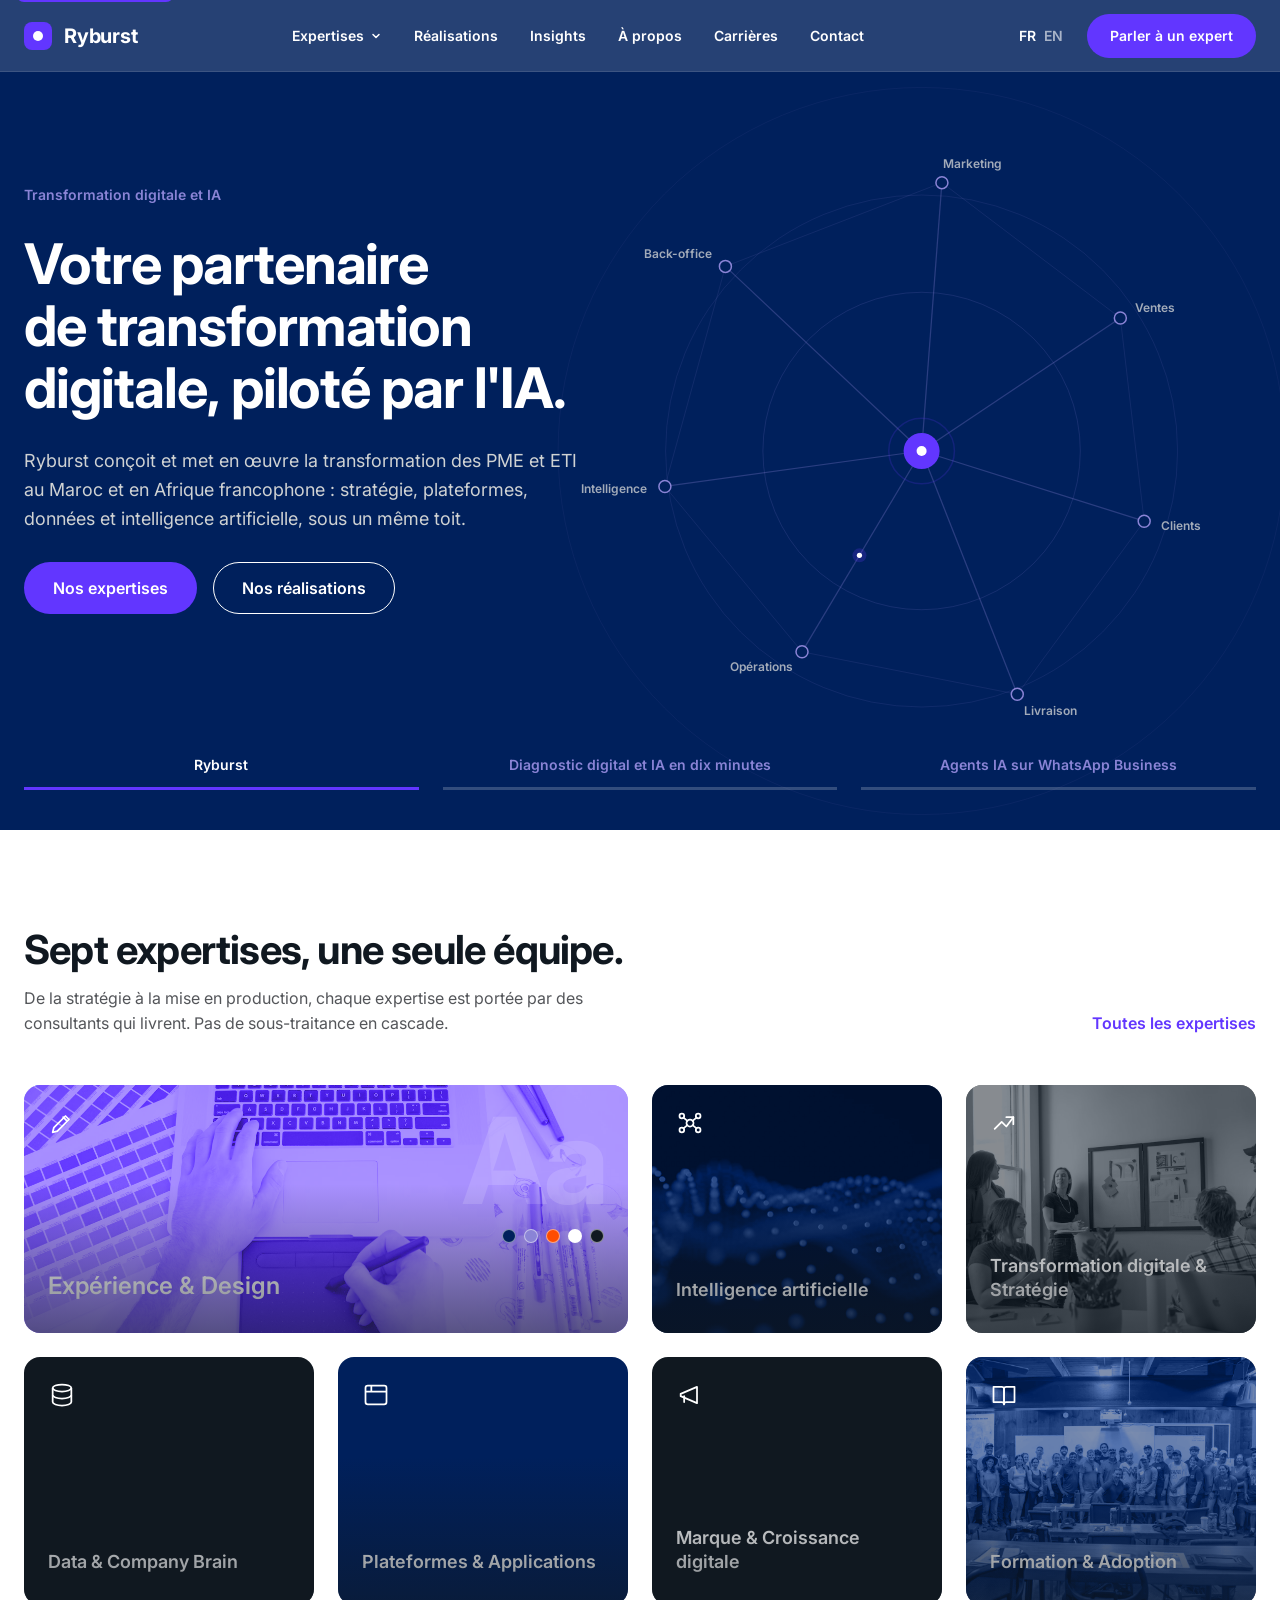
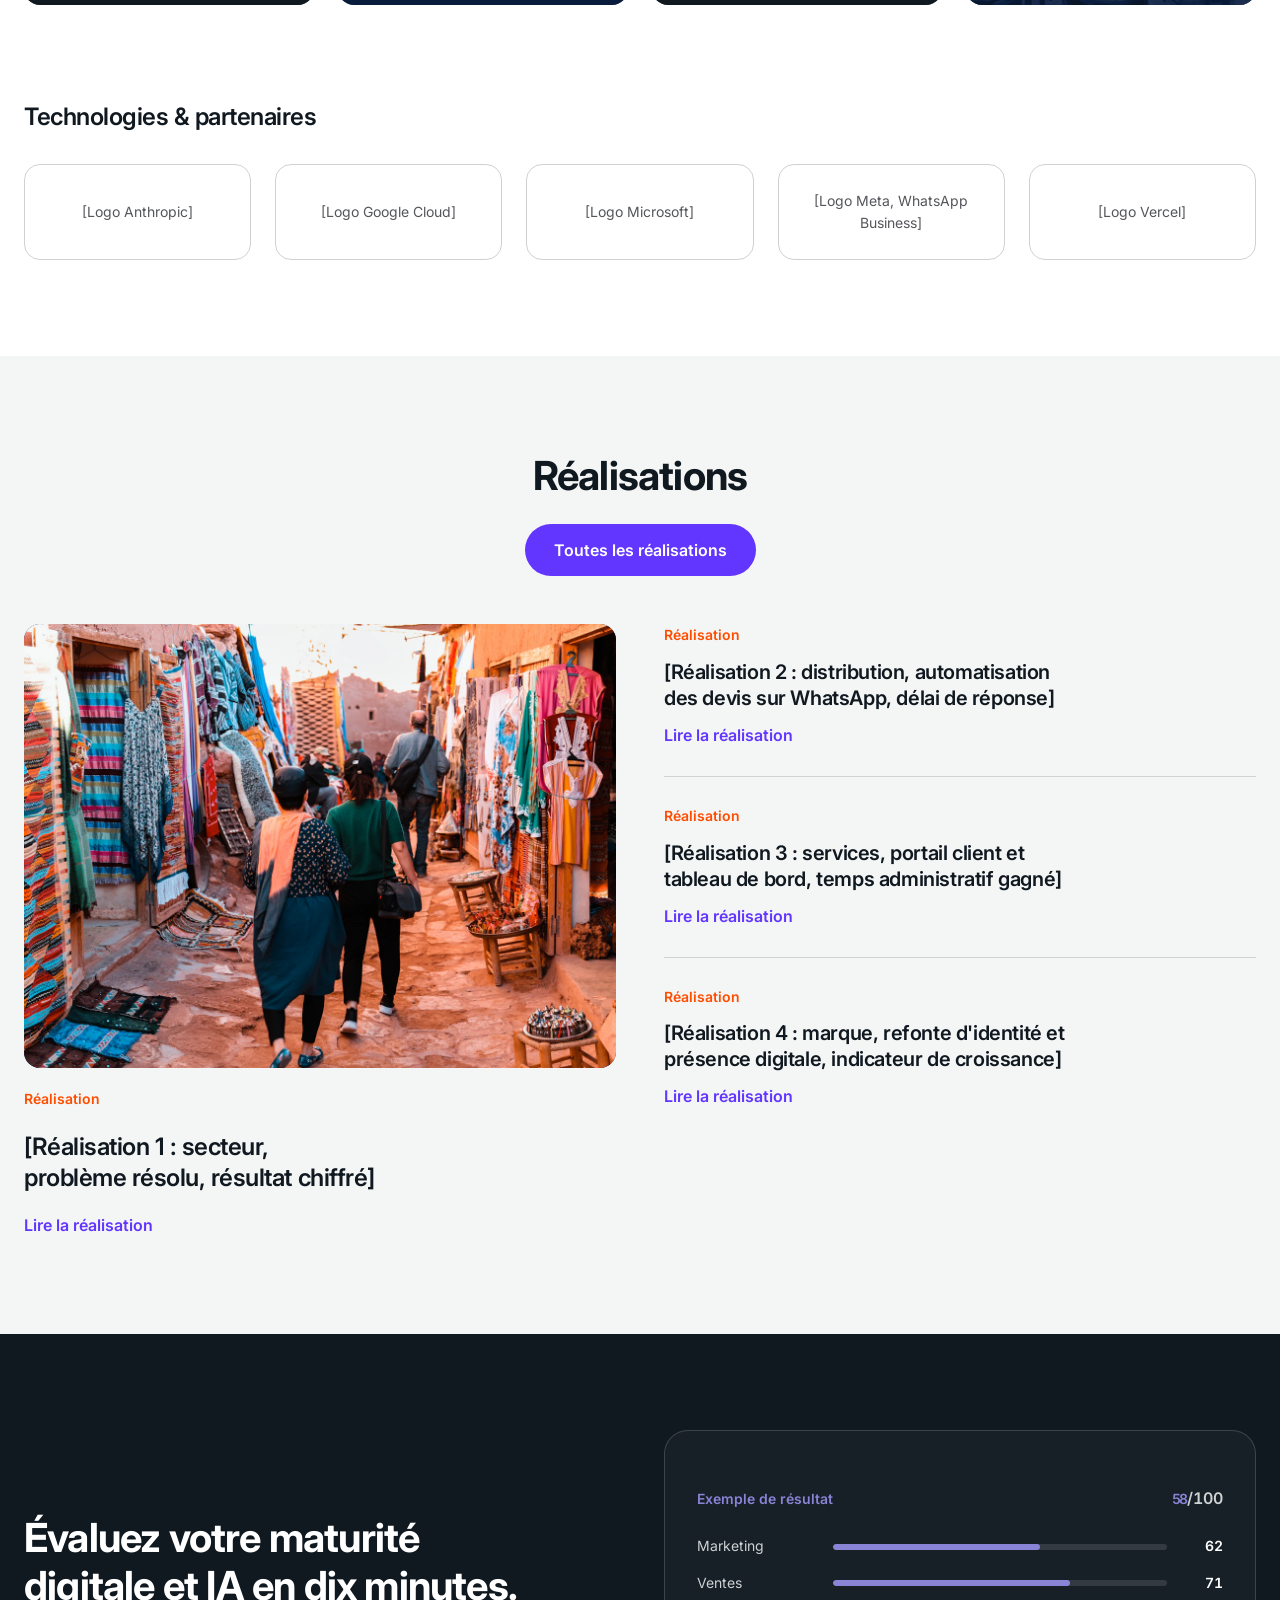
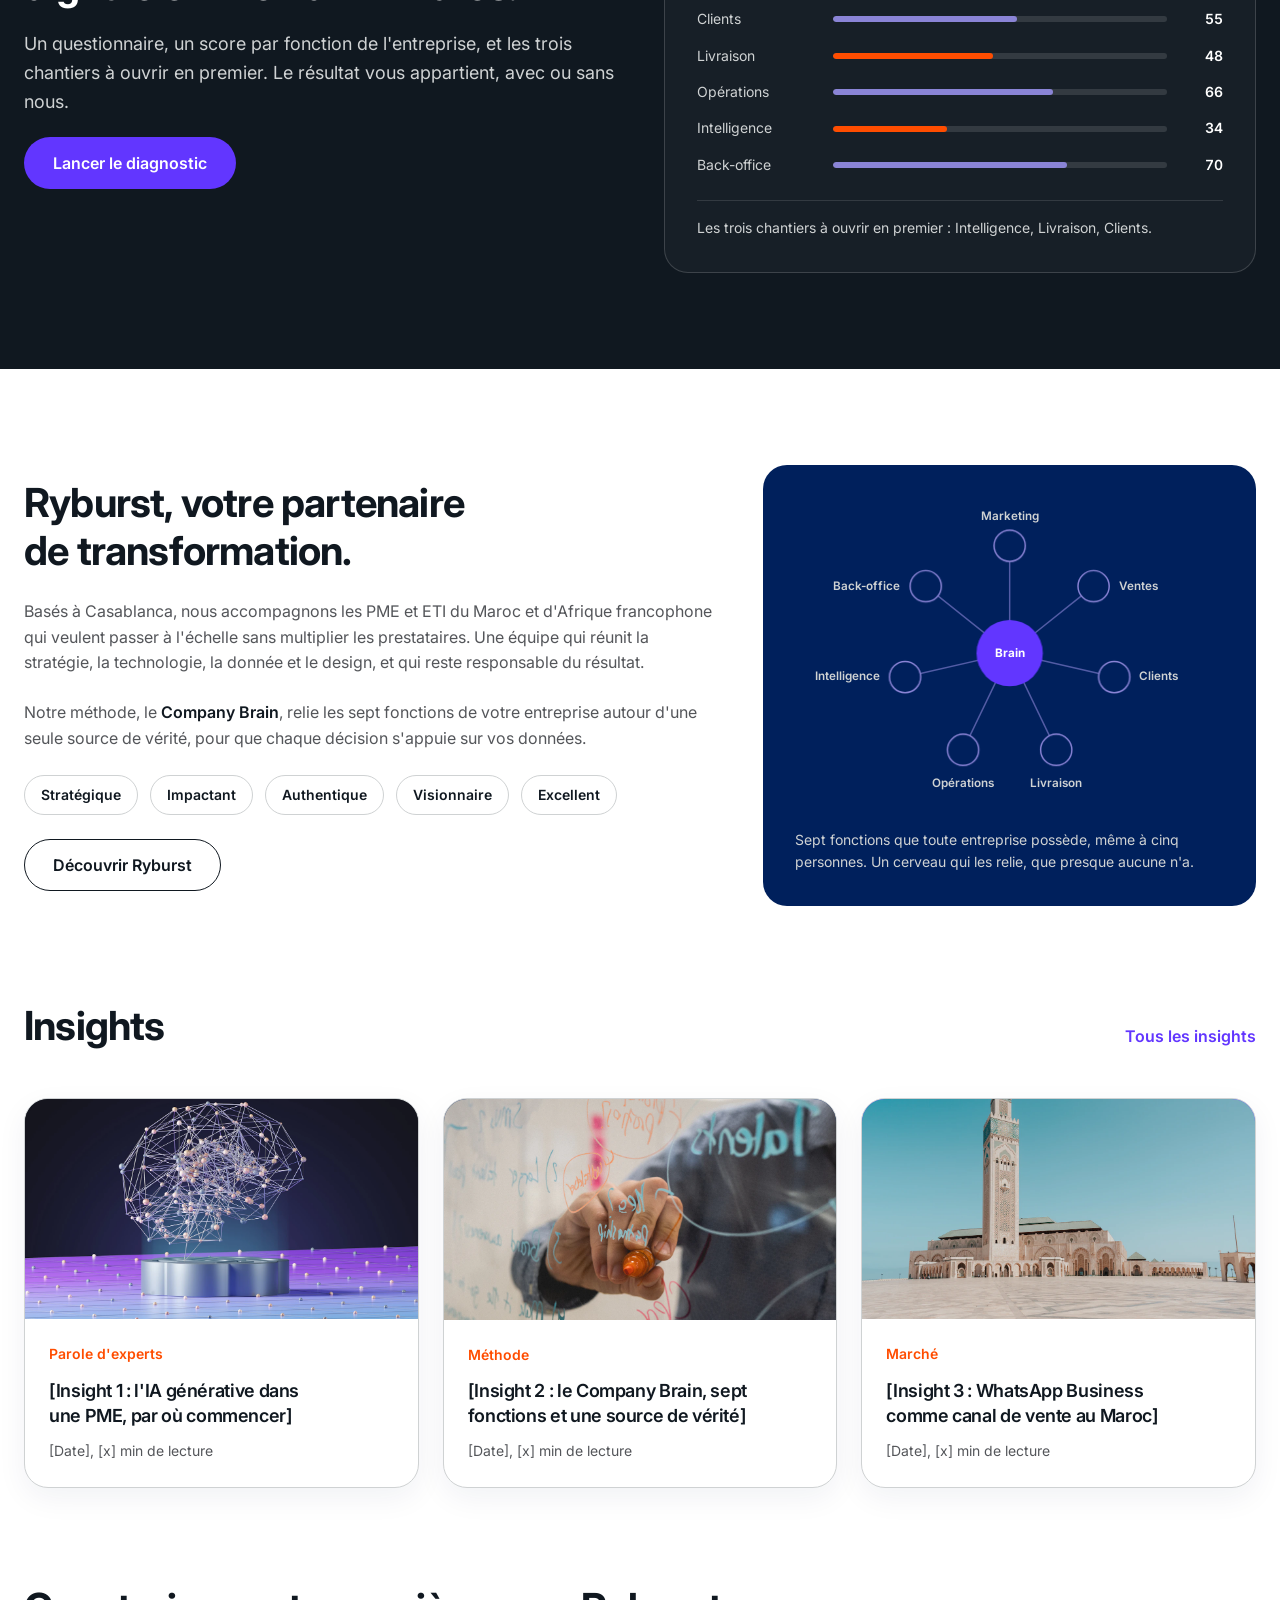
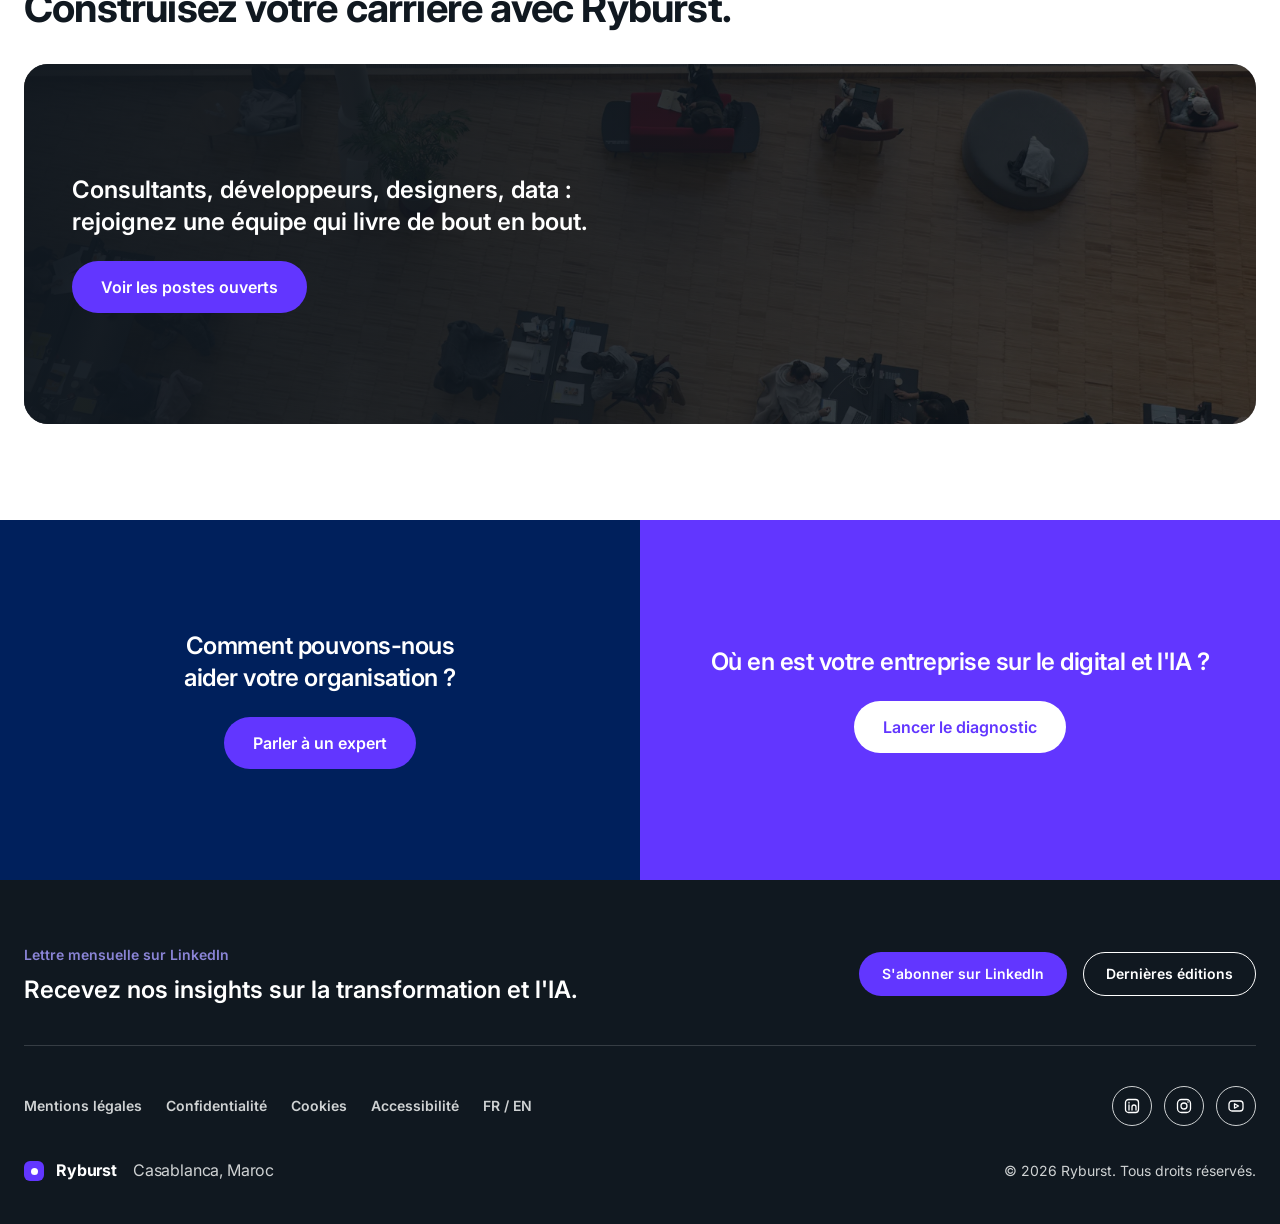
==== commit d0f9525a: "Photos Unsplash sur les tuiles, réalisations, insights et carrières Co-Authored-By: Claude Fable 5.1" ====
--- a/index.html
+++ b/index.html
@@ -220,8 +220,10 @@
     background: var(--bleu); transition: transform .2s ease-out, box-shadow .2s ease-out;
   }
   .tile:hover { color: #fff; transform: translateY(-4px); box-shadow: var(--shadow-lift); }
-  .tile::after { content: ""; position: absolute; inset: 0; background: rgba(255, 255, 255, 0); transition: background-color .2s ease-out; pointer-events: none; }
-  .tile:hover::after { background: rgba(255, 255, 255, .06); }
+  .tile > * { position: relative; z-index: 2; }
+  .tile .bg { position: absolute; inset: 0; z-index: 0; width: 100%; height: 100%; object-fit: cover; opacity: .5; mix-blend-mode: luminosity; transform: scale(1.01); transition: transform .6s var(--ease), opacity .3s ease-out; }
+  .tile:hover .bg { transform: scale(1.05); opacity: .62; }
+  .tile::after { content: ""; position: absolute; inset: 0; z-index: 1; background: linear-gradient(to top, rgba(16, 24, 32, .55), rgba(16, 24, 32, 0) 60%); transition: opacity .2s ease-out; pointer-events: none; }
   .tile--onyx { background: var(--onyx); }
   .tile--violet { background: var(--violet); }
   .tile--featured { grid-column: span 2; }
@@ -232,7 +234,7 @@
   .tile--featured .title { font-size: 24px; }
   .tile .desc { font-size: 14px; line-height: 1.5; color: var(--perle); max-height: 0; opacity: 0; overflow: hidden; transition: max-height .35s var(--ease), opacity .3s var(--ease); }
   .tile:hover .desc, .tile:focus-visible .desc { max-height: 80px; opacity: 1; }
-  .tile .motif { position: absolute; right: 24px; top: 16px; display: flex; flex-direction: column; align-items: flex-end; gap: 8px; pointer-events: none; }
+  .tile .motif { position: absolute; z-index: 2; right: 24px; top: 16px; display: flex; flex-direction: column; align-items: flex-end; gap: 8px; pointer-events: none; }
   .tile .motif .aa { font-weight: 700; font-size: 120px; line-height: 1; letter-spacing: -0.04em; color: rgba(255, 255, 255, .14); }
   .tile .motif .sw { display: flex; gap: 8px; }
   .tile .motif .sw i { width: 14px; height: 14px; border-radius: 999px; display: block; border: 1.5px solid rgba(255, 255, 255, .5); }
@@ -248,7 +250,9 @@
   .center { display: flex; flex-direction: column; align-items: center; gap: 24px; text-align: center; margin-bottom: 48px; }
   .cases { display: grid; grid-template-columns: repeat(2, minmax(0, 1fr)); gap: 48px; }
   .case-featured { display: grid; gap: 20px; align-content: start; }
-  .media { position: relative; border-radius: 16px; background: var(--bleu); aspect-ratio: 4 / 3; max-width: 100%; }
+  .media { position: relative; border-radius: 16px; background: var(--bleu); aspect-ratio: 4 / 3; max-width: 100%; overflow: hidden; }
+  .media img { position: absolute; inset: 0; width: 100%; height: 100%; object-fit: cover; display: block; transition: transform .6s var(--ease); }
+  .case-featured:hover .media img, .card:hover .media img { transform: scale(1.04); }
   .media--onyx { background: var(--onyx); }
   .media--violet { background: var(--violet); }
   .media--lavande { background: var(--lavande); }
@@ -308,10 +312,12 @@
   .card .meta { font-size: 14px; color: var(--ardoise); }
 
   /* ---------- Carrières ---------- */
-  .career { position: relative; background: var(--onyx); color: #fff; border-radius: 24px; padding: 48px; min-height: 320px; display: grid; align-content: center; gap: 24px; margin-top: 32px; }
+  .career { position: relative; background: var(--onyx); color: #fff; border-radius: 24px; padding: 48px; min-height: 360px; display: grid; align-content: center; gap: 24px; margin-top: 32px; overflow: hidden; }
+  .career > * { position: relative; z-index: 1; }
+  .career .bg { position: absolute; inset: 0; z-index: 0; width: 100%; height: 100%; object-fit: cover; opacity: .38; }
+  .career::after { content: ""; position: absolute; inset: 0; z-index: 0; background: linear-gradient(90deg, rgba(16, 24, 32, .92) 0%, rgba(16, 24, 32, .55) 55%, rgba(16, 24, 32, .2) 100%); }
   .career p { color: #fff; font-size: 24px; line-height: 1.3; font-weight: 600; max-width: 22em; }
   .career .btn { justify-self: start; }
-  .career .ph { left: auto; right: 24px; bottom: 24px; }
 
   /* ---------- Double bannière ---------- */
   .duo { display: grid; grid-template-columns: repeat(2, minmax(0, 1fr)); }
@@ -537,6 +543,7 @@
       </div>
       <div class="tiles" id="tiles">
         <a class="tile tile--violet tile--featured" href="#expertises" style="--i:0">
+          <img class="bg" src="img/exp-design.webp" alt="Designer travaillant sur une tablette graphique avec des nuanciers" loading="lazy" decoding="async">
           <svg class="ico" viewBox="0 0 24 24" fill="none" stroke="currentColor" stroke-width="1.5" stroke-linecap="round" stroke-linejoin="round" aria-hidden="true"><path d="M4 20l4-1 10-10-3-3L5 16l-1 4z"></path><path d="M13 7l3 3"></path></svg>
           <div class="motif" aria-hidden="true">
             <div class="aa">Aa</div>
@@ -548,6 +555,7 @@
           </div>
         </a>
         <a class="tile" href="#expertises" style="--i:1">
+          <img class="bg" src="img/exp-ia.webp" alt="Points lumineux bleus formant des vagues abstraites" loading="lazy" decoding="async">
           <svg class="ico" viewBox="0 0 24 24" fill="none" stroke="currentColor" stroke-width="1.5" stroke-linecap="round" aria-hidden="true"><circle cx="12" cy="12" r="3"></circle><circle cx="5" cy="6" r="2"></circle><circle cx="19" cy="6" r="2"></circle><circle cx="5" cy="18" r="2"></circle><circle cx="19" cy="18" r="2"></circle><path d="M9.8 10.2L6.4 7.4M14.2 10.2l3.4-2.8M9.8 13.8l-3.4 2.8M14.2 13.8l3.4 2.8"></path></svg>
           <div class="body">
             <div class="title">Intelligence artificielle</div>
@@ -555,6 +563,7 @@
           </div>
         </a>
         <a class="tile tile--onyx" href="#expertises" style="--i:2">
+          <img class="bg" src="img/exp-transfo.webp" alt="Équipe en réunion de travail dans un bureau lumineux" loading="lazy" decoding="async">
           <svg class="ico" viewBox="0 0 24 24" fill="none" stroke="currentColor" stroke-width="1.5" stroke-linecap="round" stroke-linejoin="round" aria-hidden="true"><path d="M4 17l6-6 4 4 6-8"></path><path d="M14 7h6v6"></path></svg>
           <div class="body">
             <div class="title">Transformation digitale &amp; Stratégie</div>
@@ -562,6 +571,7 @@
           </div>
         </a>
         <a class="tile tile--onyx" href="#expertises" style="--i:3">
+          <img class="bg" src="img/exp-data.webp" alt="Graphiques d'analyse sur un écran d'ordinateur portable" loading="lazy" decoding="async">
           <svg class="ico" viewBox="0 0 24 24" fill="none" stroke="currentColor" stroke-width="1.5" aria-hidden="true"><ellipse cx="12" cy="6" rx="8" ry="3"></ellipse><path d="M4 6v12c0 1.7 3.6 3 8 3s8-1.3 8-3V6"></path><path d="M4 12c0 1.7 3.6 3 8 3s8-1.3 8-3"></path></svg>
           <div class="body">
             <div class="title">Data &amp; Company Brain</div>
@@ -569,6 +579,7 @@
           </div>
         </a>
         <a class="tile" href="#expertises" style="--i:4">
+          <img class="bg" src="img/exp-plateformes.webp" alt="Écran d'ordinateur affichant du code" loading="lazy" decoding="async">
           <svg class="ico" viewBox="0 0 24 24" fill="none" stroke="currentColor" stroke-width="1.5" aria-hidden="true"><rect x="3" y="4" width="18" height="16" rx="2"></rect><path d="M3 9h18M8 4v5"></path></svg>
           <div class="body">
             <div class="title">Plateformes &amp; Applications</div>
@@ -576,6 +587,7 @@
           </div>
         </a>
         <a class="tile tile--onyx" href="#expertises" style="--i:5">
+          <img class="bg" src="img/exp-marque.webp" alt="Bureau de designer avec crayons et échantillons de couleurs" loading="lazy" decoding="async">
           <svg class="ico" viewBox="0 0 24 24" fill="none" stroke="currentColor" stroke-width="1.5" stroke-linecap="round" stroke-linejoin="round" aria-hidden="true"><path d="M4 11l14-6v14L4 13v-2z"></path><path d="M7 13v5"></path></svg>
           <div class="body">
             <div class="title">Marque &amp; Croissance digitale</div>
@@ -583,6 +595,7 @@
           </div>
         </a>
         <a class="tile" href="#expertises" style="--i:6">
+          <img class="bg" src="img/exp-formation.webp" alt="Groupe de personnes réunies pour une formation" loading="lazy" decoding="async">
           <svg class="ico" viewBox="0 0 24 24" fill="none" stroke="currentColor" stroke-width="1.5" stroke-linejoin="round" aria-hidden="true"><path d="M3 5h7a2 2 0 012 2v13a2 2 0 00-2-2H3V5z"></path><path d="M21 5h-7a2 2 0 00-2 2v13a2 2 0 012-2h7V5z"></path></svg>
           <div class="body">
             <div class="title">Formation &amp; Adoption</div>
@@ -614,7 +627,7 @@
       </div>
       <div class="cases">
         <a class="case-featured" href="#realisations">
-          <div class="media"><span class="ph">[Photo de la réalisation]</span></div>
+          <div class="media"><img src="img/real-1.webp" alt="Rue commerçante animée au Maroc" loading="lazy" decoding="async"></div>
           <span class="kicker">Réalisation</span>
           <h3>[Réalisation 1&nbsp;: secteur, problème résolu, résultat chiffré]</h3>
           <span class="link">Lire la réalisation</span>
@@ -716,7 +729,7 @@
       </div>
       <div class="cards">
         <a class="card" href="#insights">
-          <div class="media media--onyx"><span class="ph">[Visuel]</span></div>
+          <div class="media media--onyx"><img src="img/insight-1.webp" alt="Sphère abstraite de points et de lignes" loading="lazy" decoding="async"></div>
           <div class="body">
             <span class="kicker">Parole d'experts</span>
             <h3>[Insight 1&nbsp;: l'IA générative dans une PME, par où commencer]</h3>
@@ -724,7 +737,7 @@
           </div>
         </a>
         <a class="card" href="#insights">
-          <div class="media"><span class="ph">[Visuel]</span></div>
+          <div class="media"><img src="img/insight-2.webp" alt="Schémas dessinés sur un tableau en verre" loading="lazy" decoding="async"></div>
           <div class="body">
             <span class="kicker">Méthode</span>
             <h3>[Insight 2&nbsp;: le Company Brain, sept fonctions et une source de vérité]</h3>
@@ -732,7 +745,7 @@
           </div>
         </a>
         <a class="card" href="#insights">
-          <div class="media media--violet"><span class="ph">[Visuel]</span></div>
+          <div class="media media--violet"><img src="img/insight-3.webp" alt="Casablanca, avec la mosquée Hassan II en arrière-plan" loading="lazy" decoding="async"></div>
           <div class="body">
             <span class="kicker">Marché</span>
             <h3>[Insight 3&nbsp;: WhatsApp Business comme canal de vente au Maroc]</h3>
@@ -747,9 +760,9 @@
     <div class="wrap">
       <h2 id="h-car">Construisez votre carrière avec Ryburst.</h2>
       <div class="career">
+        <img class="bg" src="img/carrieres.webp" alt="Personnes travaillant dans un bureau moderne" loading="lazy" decoding="async">
         <p>Consultants, développeurs, designers, data&nbsp;: rejoignez une équipe qui livre de bout en bout.</p>
         <a class="btn btn--primary" href="#carrieres">Voir les postes ouverts</a>
-        <span class="ph">[Photo : l'équipe au travail]</span>
       </div>
     </div>
   </section>
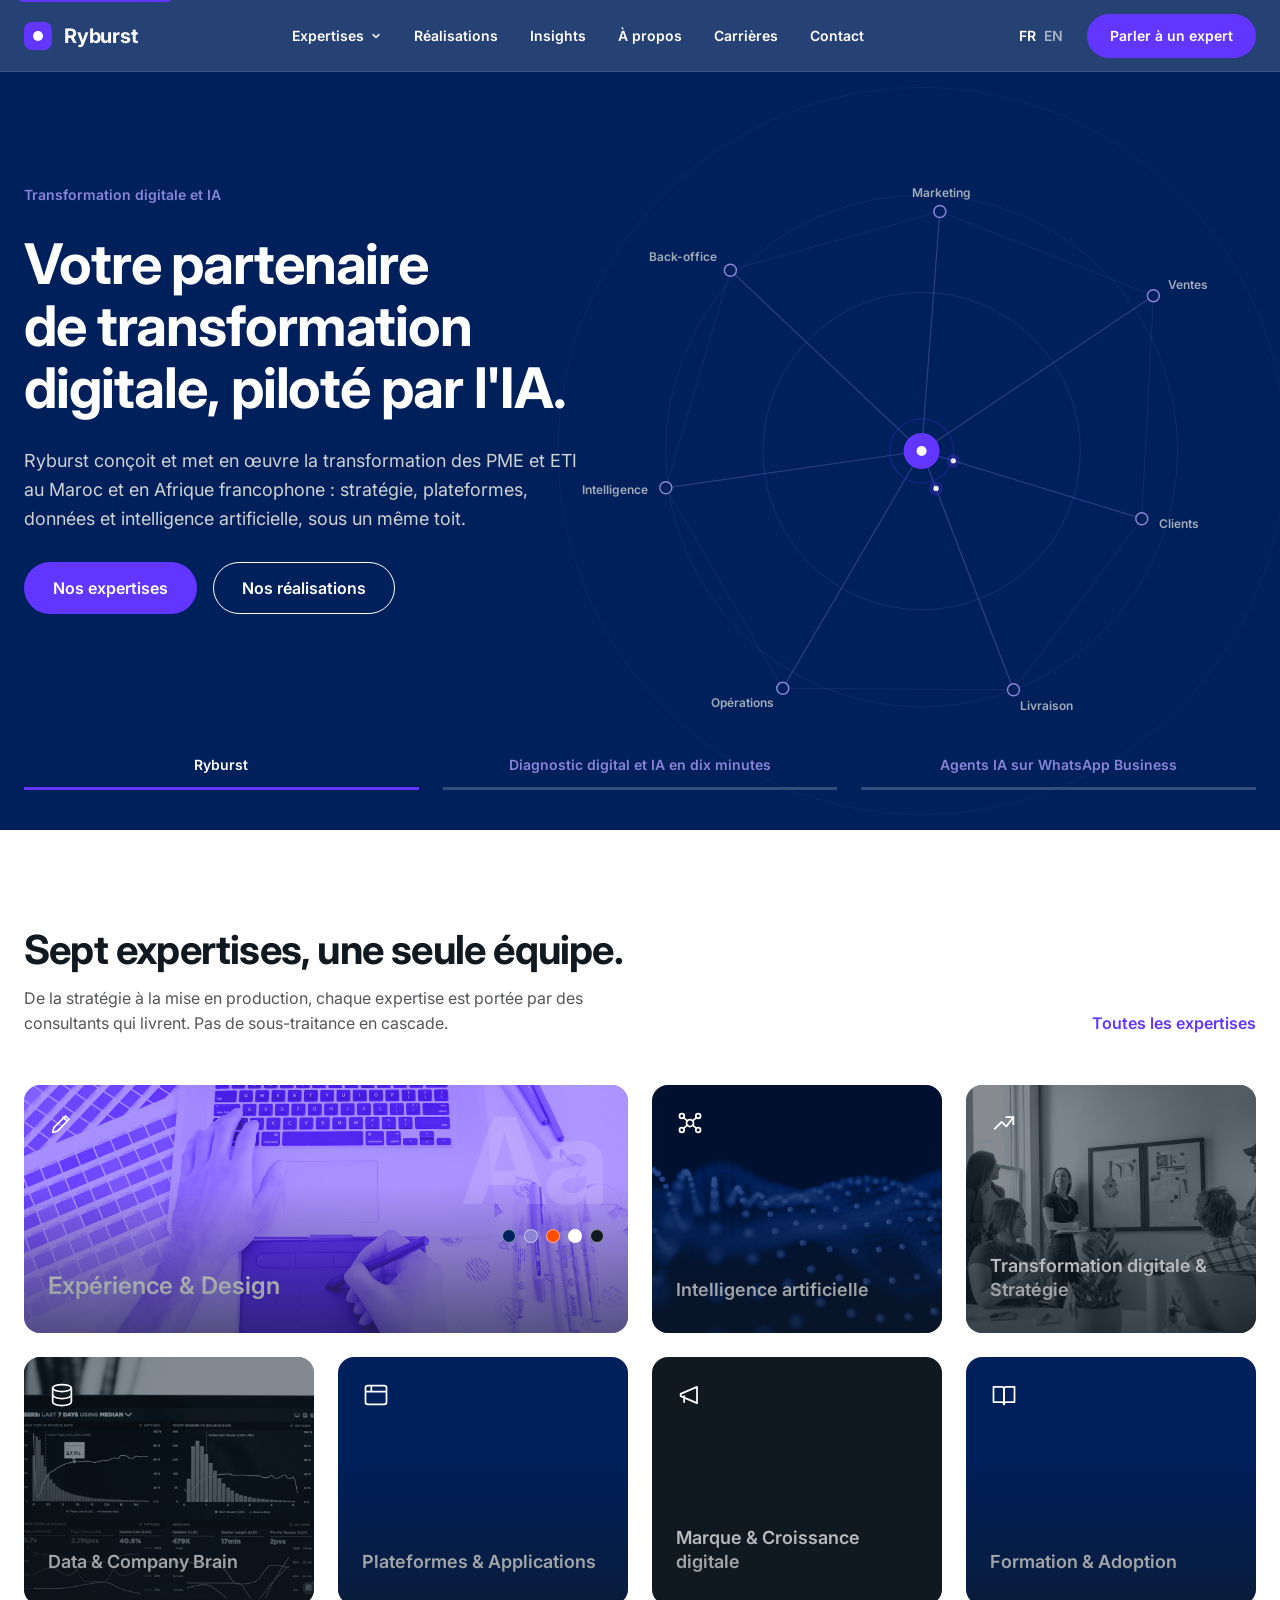
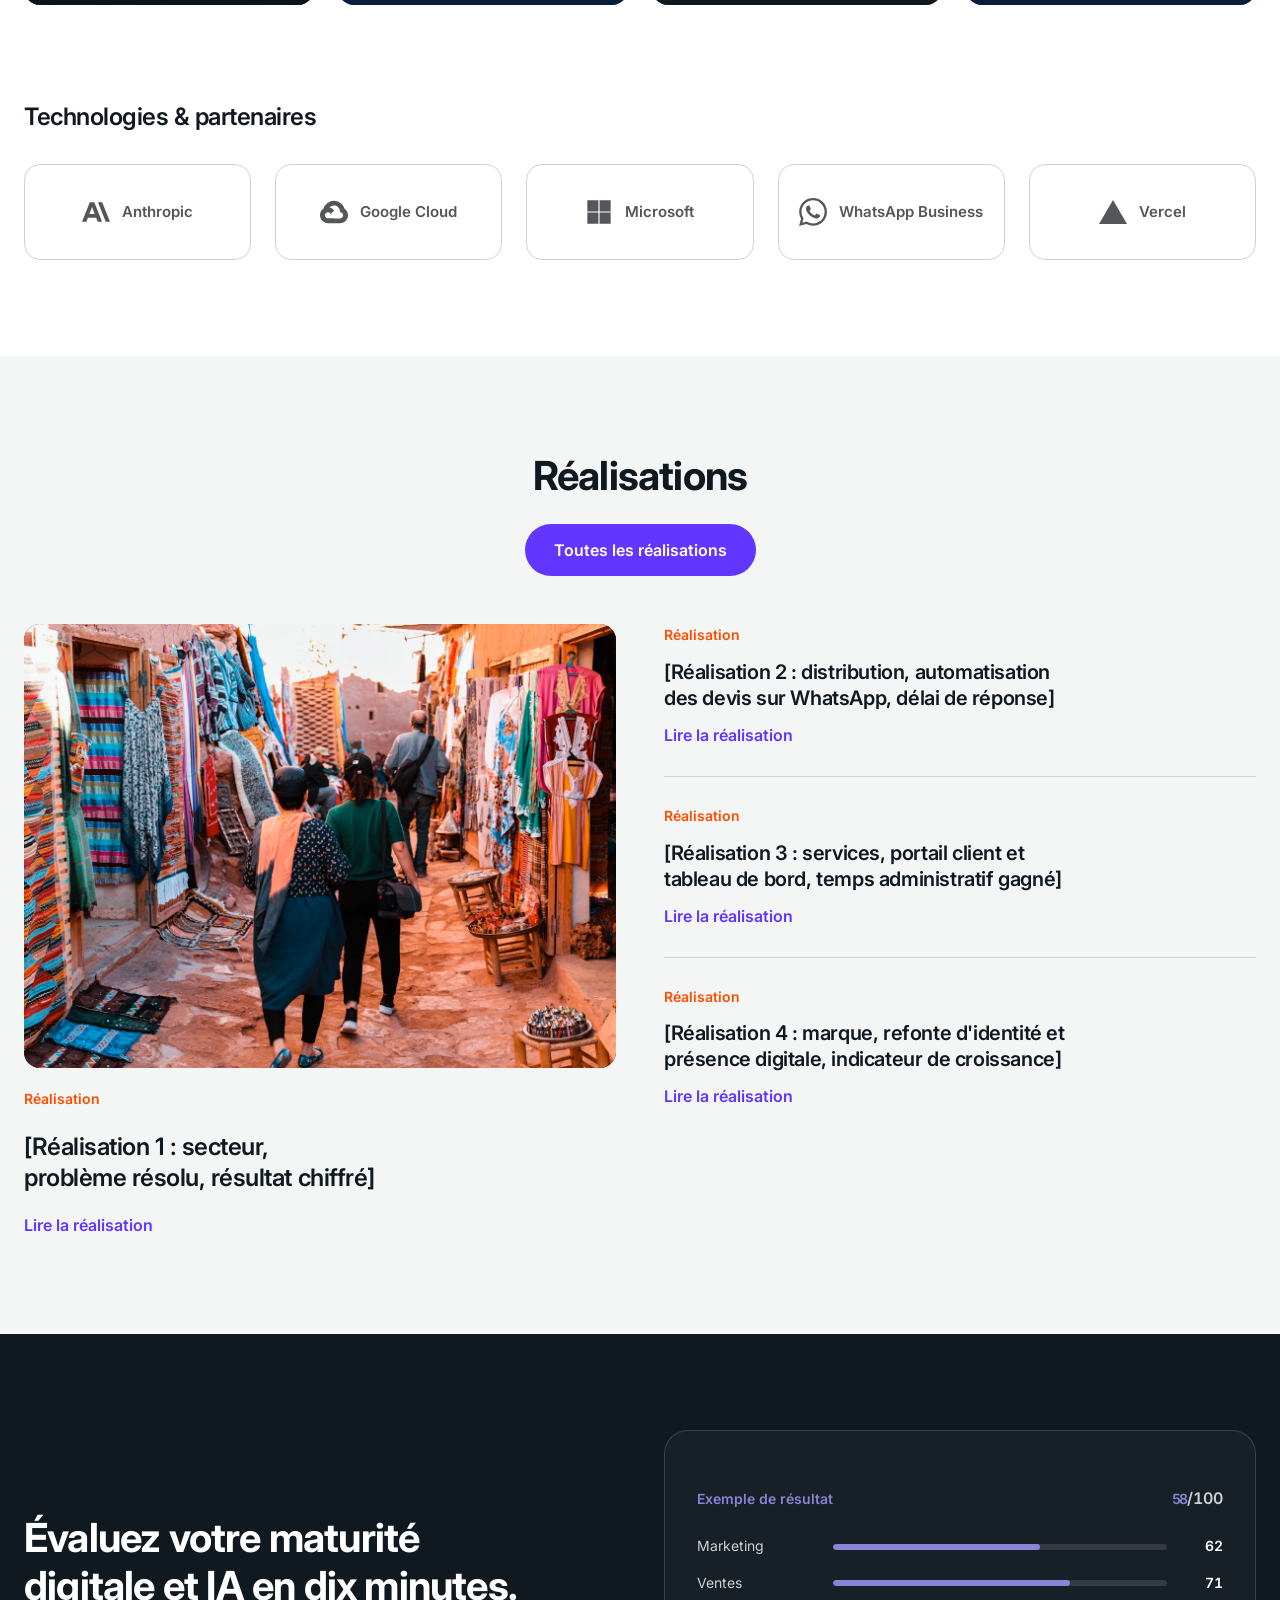
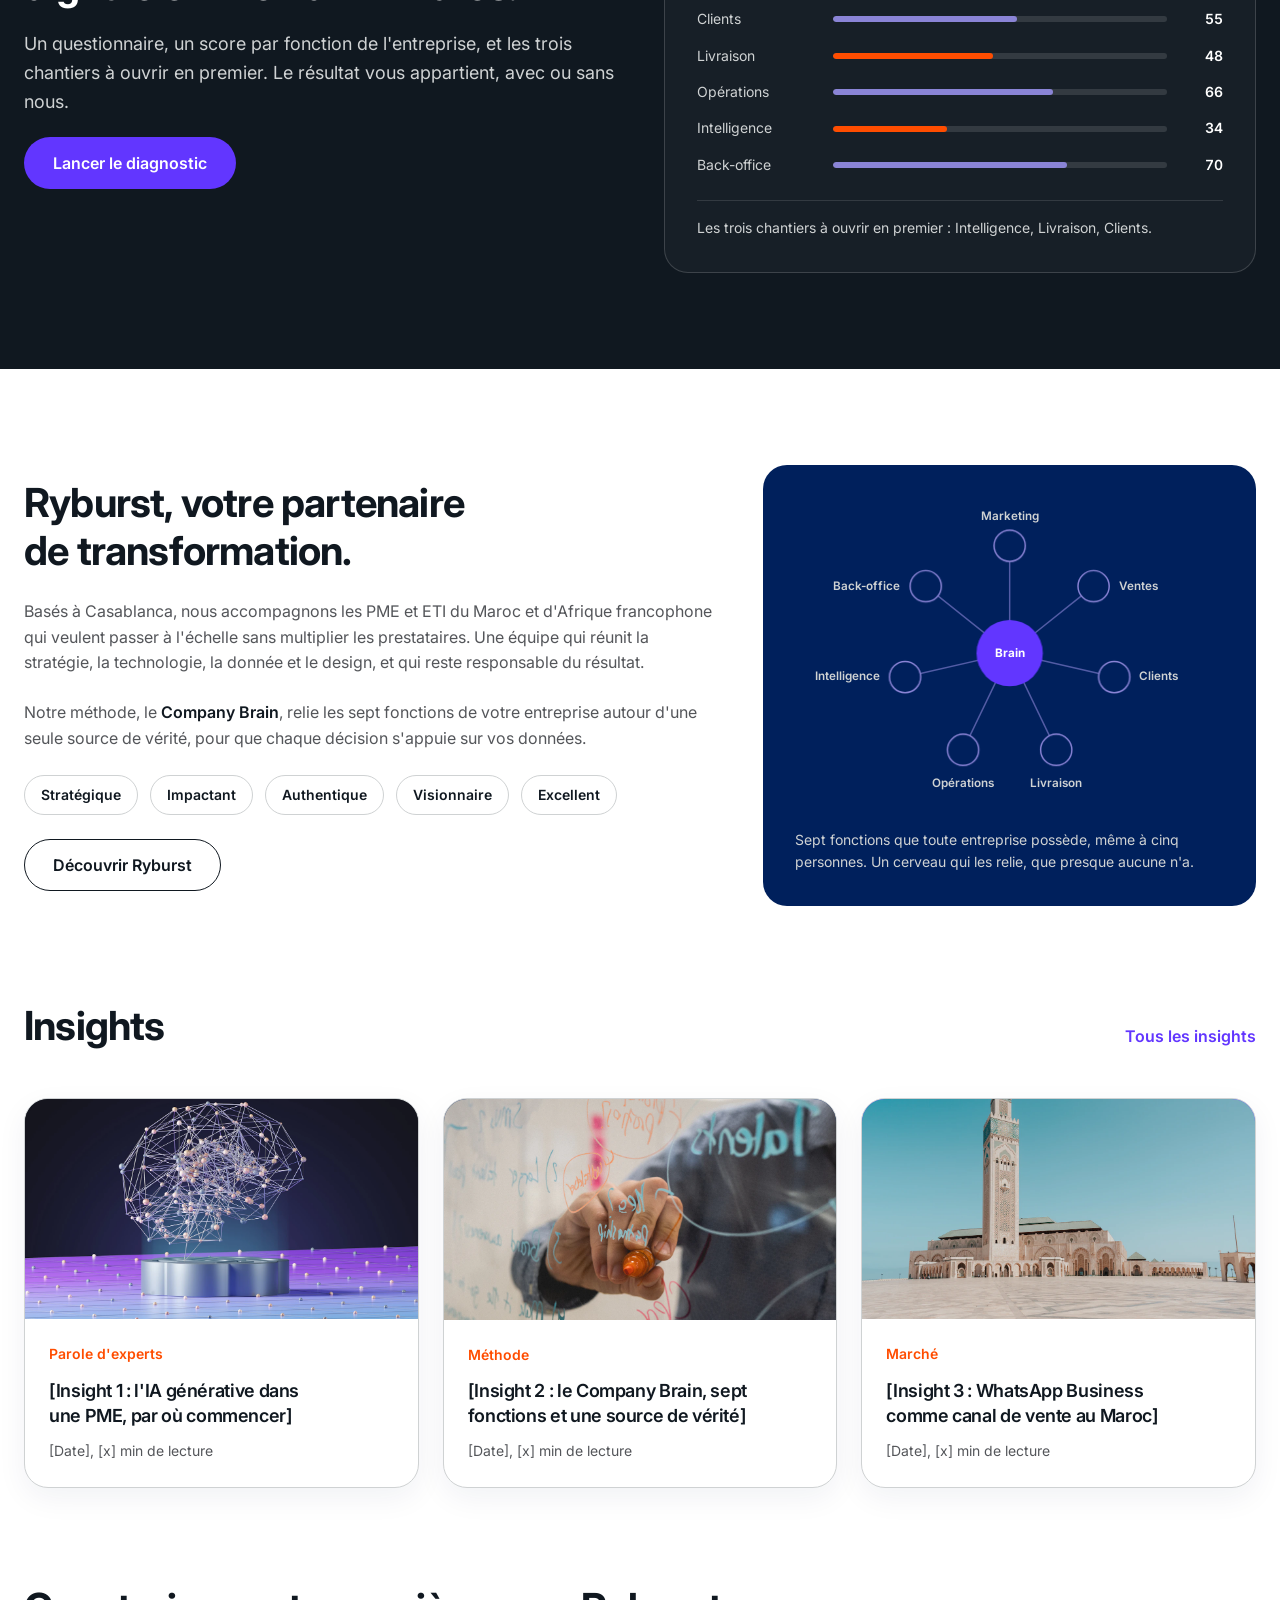
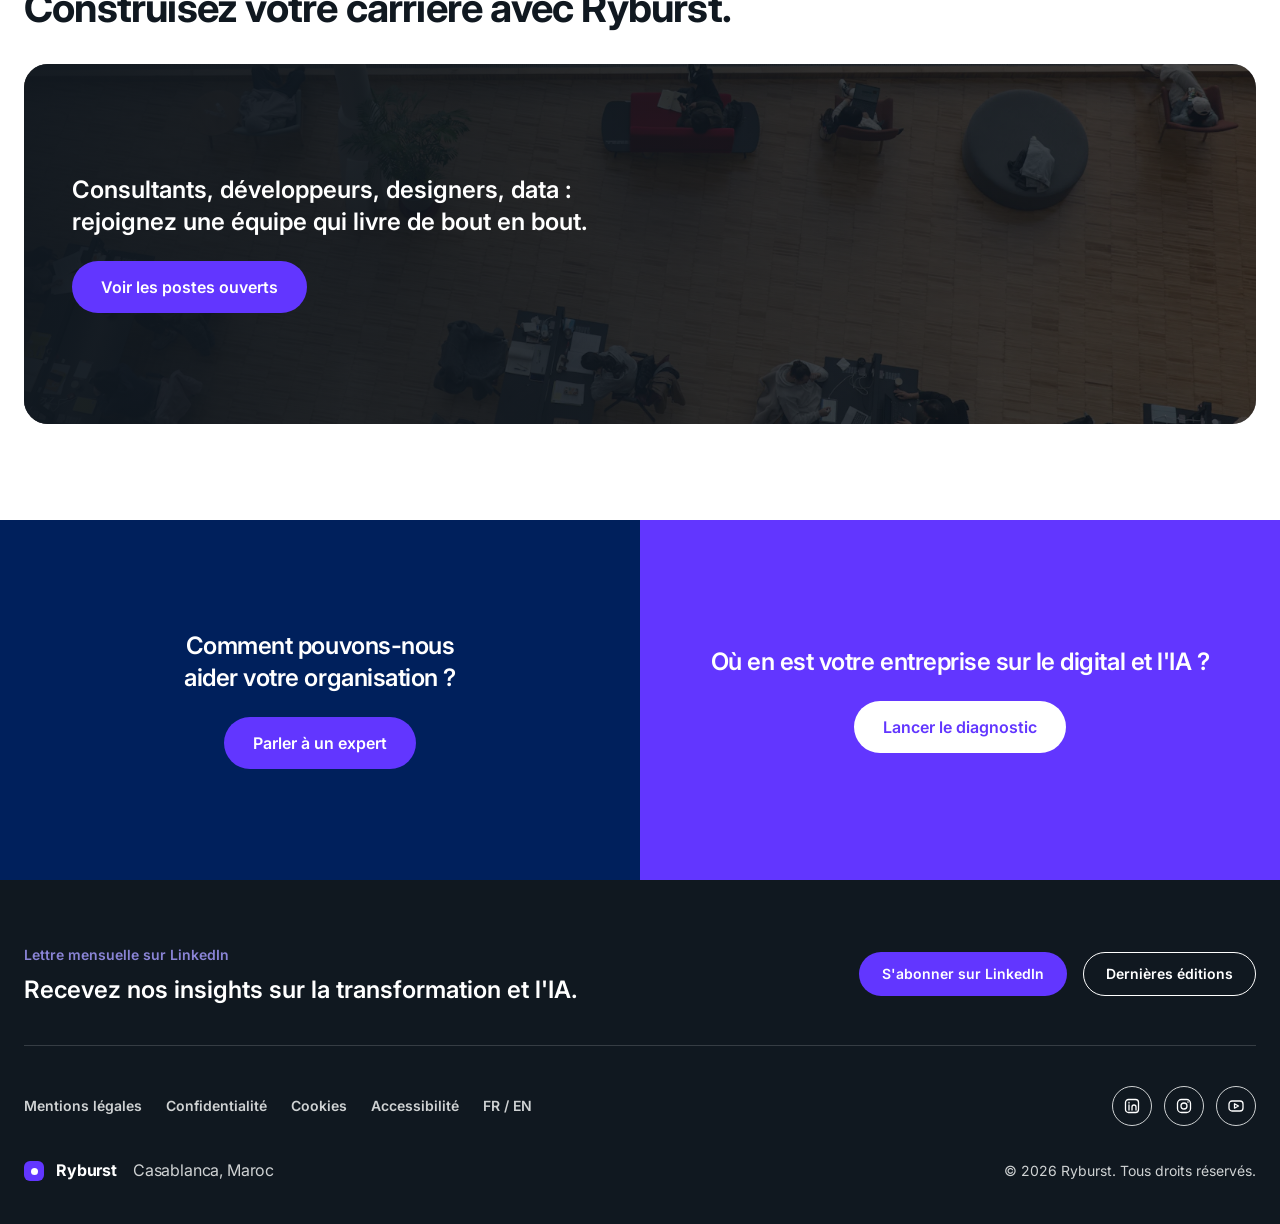
==== commit 52e10c59: "Logos des technologies et partenaires en monochrome Co-Authored-By: Claude Fable 5.1 <noreply@anthro" ====
--- a/index.html
+++ b/index.html
@@ -243,8 +243,10 @@
 
   /* ---------- Technologies ---------- */
   .logos { display: grid; grid-template-columns: repeat(5, minmax(0, 1fr)); gap: 24px; margin-top: 32px; }
-  .logo { height: 96px; border: 1px solid var(--perle); border-radius: 16px; display: grid; place-items: center; font-size: 14px; color: var(--ardoise); text-align: center; padding: 0 12px; transition: border-color .2s ease-out, transform .2s ease-out; }
-  .logo:hover { border-color: var(--lavande); transform: translateY(-2px); }
+  .logo { height: 96px; border: 1px solid var(--perle); border-radius: 16px; display: flex; align-items: center; justify-content: center; gap: 12px; font-weight: 600; font-size: 15px; color: var(--ardoise); padding: 0 16px; transition: border-color .2s ease-out, transform .2s ease-out, color .2s ease-out; }
+  .logo:hover { border-color: var(--lavande); transform: translateY(-2px); color: var(--onyx); }
+  .logo svg { width: 28px; height: 28px; flex-shrink: 0; fill: currentColor; }
+  .logo span { white-space: nowrap; }
 
   /* ---------- Réalisations ---------- */
   .center { display: flex; flex-direction: column; align-items: center; gap: 24px; text-align: center; margin-bottom: 48px; }
@@ -371,7 +373,8 @@
     .tile--featured .title { font-size: 20px; }
     .tile .motif .aa { font-size: 72px; }
     .logos { grid-template-columns: repeat(2, minmax(0, 1fr)); gap: 12px; }
-    .logo { height: 72px; font-size: 13px; }
+    .logo { height: 72px; font-size: 13px; gap: 10px; }
+    .logo svg { width: 22px; height: 22px; }
     .tabs { gap: 8px; margin-top: 40px; }
     .tab span { display: none; }
     .duo { grid-template-columns: 1fr; }
@@ -430,11 +433,11 @@
           <div>
             <h4>Technologies &amp; partenaires</h4>
             <ul>
-              <li><a href="#technos">[Anthropic]</a></li>
-              <li><a href="#technos">[Google Cloud]</a></li>
-              <li><a href="#technos">[Microsoft]</a></li>
-              <li><a href="#technos">[Meta, WhatsApp Business]</a></li>
-              <li><a href="#technos">[Vercel]</a></li>
+              <li><a href="#technos">Anthropic</a></li>
+              <li><a href="#technos">Google Cloud</a></li>
+              <li><a href="#technos">Microsoft</a></li>
+              <li><a href="#technos">WhatsApp Business</a></li>
+              <li><a href="#technos">Vercel</a></li>
             </ul>
           </div>
           <div class="mega-card">
@@ -610,11 +613,11 @@
     <div class="wrap">
       <h3 id="h-tech">Technologies &amp; partenaires</h3>
       <div class="logos">
-        <div class="logo">[Logo Anthropic]</div>
-        <div class="logo">[Logo Google Cloud]</div>
-        <div class="logo">[Logo Microsoft]</div>
-        <div class="logo">[Logo Meta, WhatsApp Business]</div>
-        <div class="logo">[Logo Vercel]</div>
+        <div class="logo"><svg viewBox="0 0 24 24" aria-hidden="true"><path d="M17.3041 3.541h-3.6718l6.696 16.918H24Zm-10.6082 0L0 20.459h3.7442l1.3693-3.5527h7.0052l1.3693 3.5528h3.7442L10.5363 3.5409Zm-.3712 10.2232 2.2914-5.9456 2.2914 5.9456Z"></path></svg><span>Anthropic</span></div>
+        <div class="logo"><svg viewBox="0 0 24 24" aria-hidden="true"><path d="M12.19 2.38a9.344 9.344 0 0 0-9.234 6.893c.053-.02-.055.013 0 0-3.875 2.551-3.922 8.11-.247 10.941l.006-.007-.007.03a6.717 6.717 0 0 0 4.077 1.356h5.173l.03.03h5.192c6.687.053 9.376-8.605 3.835-12.35a9.365 9.365 0 0 0-2.821-4.552l-.043.043.006-.05A9.344 9.344 0 0 0 12.19 2.38zm-.358 4.146c1.244-.04 2.518.368 3.486 1.15a5.186 5.186 0 0 1 1.862 4.078v.518c3.53-.07 3.53 5.262 0 5.193h-5.193l-.008.009v-.04H6.785a2.59 2.59 0 0 1-1.067-.23h.001a2.597 2.597 0 1 1 3.437-3.437l3.013-3.012A6.747 6.747 0 0 0 8.11 8.24c.018-.01.04-.026.054-.023a5.186 5.186 0 0 1 3.67-1.69z"></path></svg><span>Google Cloud</span></div>
+        <div class="logo"><svg viewBox="0 0 24 24" aria-hidden="true"><path d="M2 2h9.5v9.5H2zM12.5 2H22v9.5h-9.5zM2 12.5h9.5V22H2zM12.5 12.5H22V22h-9.5z"></path></svg><span>Microsoft</span></div>
+        <div class="logo"><svg viewBox="0 0 24 24" aria-hidden="true"><path d="M17.472 14.382c-.297-.149-1.758-.867-2.03-.967-.273-.099-.471-.148-.67.15-.197.297-.767.966-.94 1.164-.173.199-.347.223-.644.075-.297-.15-1.255-.463-2.39-1.475-.883-.788-1.48-1.761-1.653-2.059-.173-.297-.018-.458.13-.606.134-.133.298-.347.446-.52.149-.174.198-.298.298-.497.099-.198.05-.371-.025-.52-.075-.149-.669-1.612-.916-2.207-.242-.579-.487-.5-.669-.51-.173-.008-.371-.01-.57-.01-.198 0-.52.074-.792.372-.272.297-1.04 1.016-1.04 2.479 0 1.462 1.065 2.875 1.213 3.074.149.198 2.096 3.2 5.077 4.487.709.306 1.262.489 1.694.625.712.227 1.36.195 1.871.118.571-.085 1.758-.719 2.006-1.413.248-.694.248-1.289.173-1.413-.074-.124-.272-.198-.57-.347m-5.421 7.403h-.004a9.87 9.87 0 01-5.031-1.378l-.361-.214-3.741.982.998-3.648-.235-.374a9.86 9.86 0 01-1.51-5.26c.001-5.45 4.436-9.884 9.888-9.884 2.64 0 5.122 1.03 6.988 2.898a9.825 9.825 0 012.893 6.994c-.003 5.45-4.437 9.884-9.885 9.884m8.413-18.297A11.815 11.815 0 0012.05 0C5.495 0 .16 5.335.157 11.892c0 2.096.547 4.142 1.588 5.945L.057 24l6.305-1.654a11.882 11.882 0 005.683 1.448h.005c6.554 0 11.89-5.335 11.893-11.893a11.821 11.821 0 00-3.48-8.413Z"></path></svg><span>WhatsApp Business</span></div>
+        <div class="logo"><svg viewBox="0 0 24 24" aria-hidden="true"><path d="m12 1.608 12 20.784H0Z"></path></svg><span>Vercel</span></div>
       </div>
     </div>
   </section>
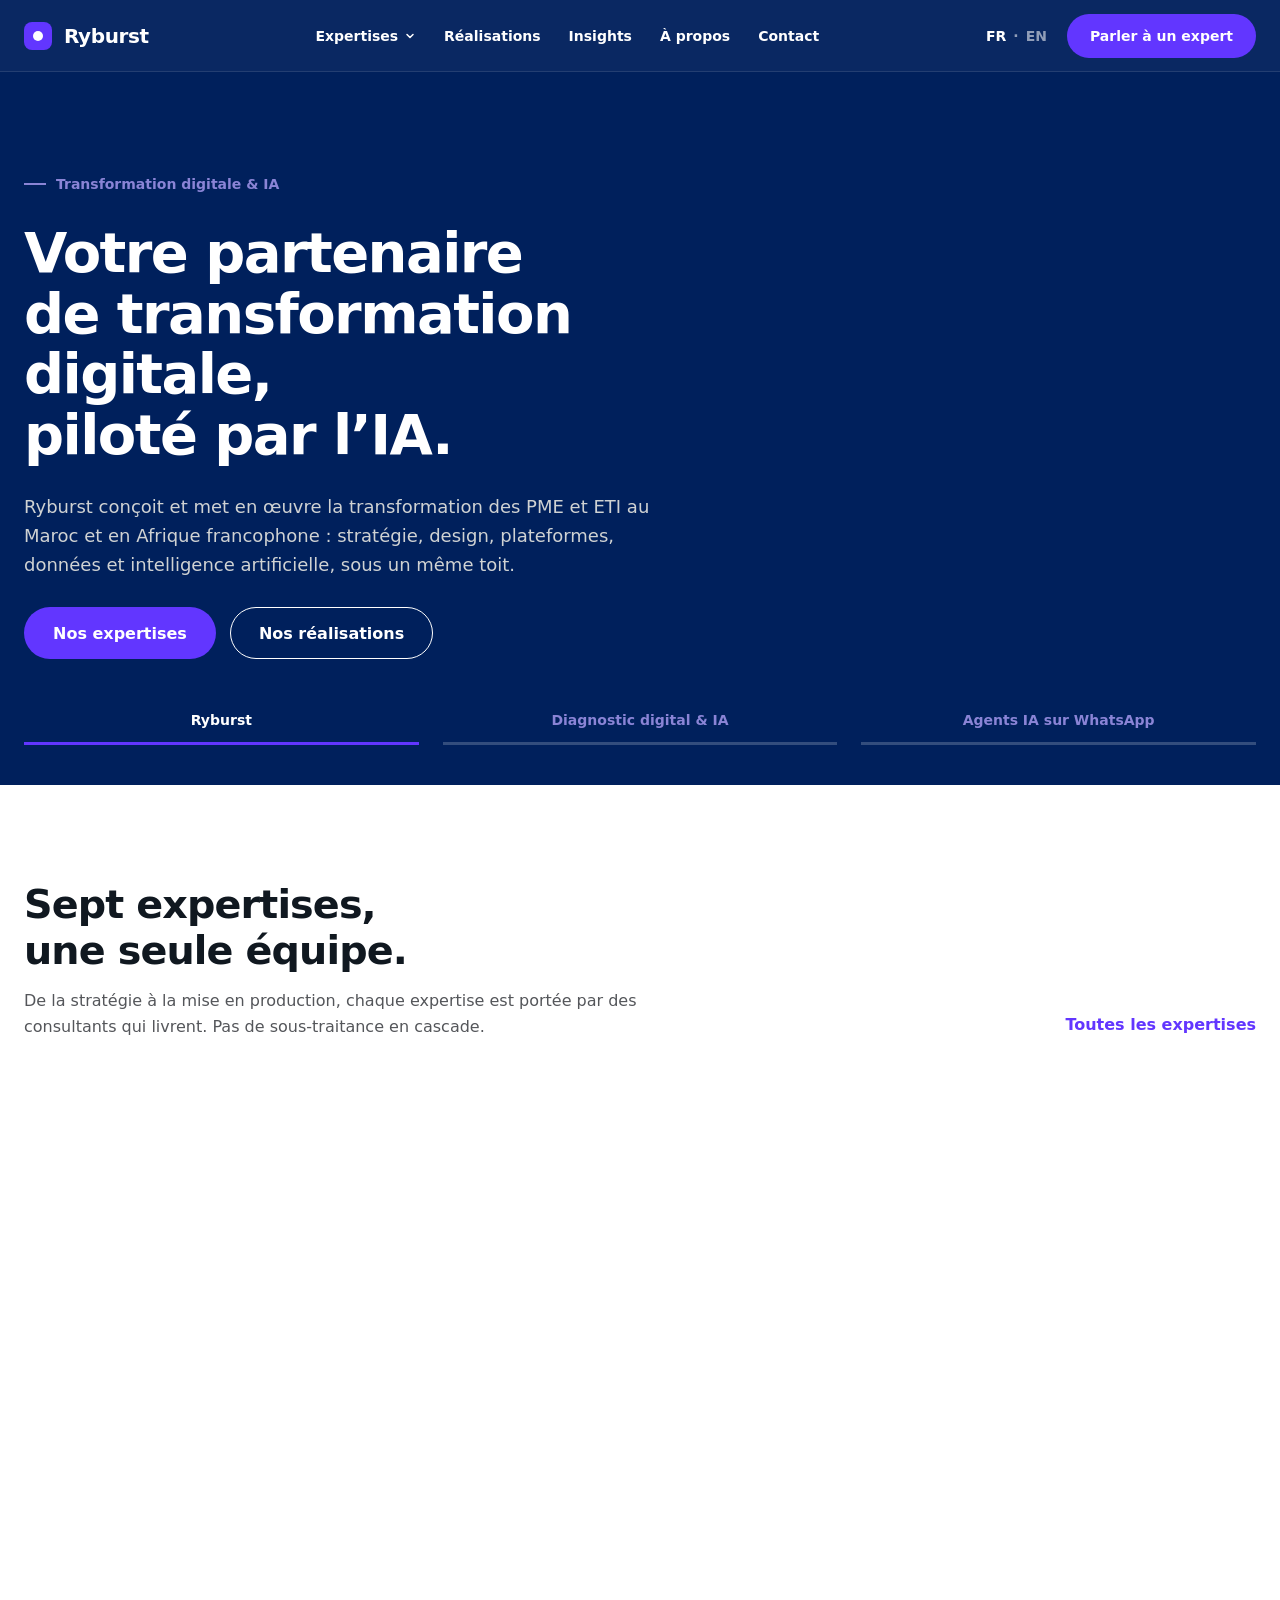
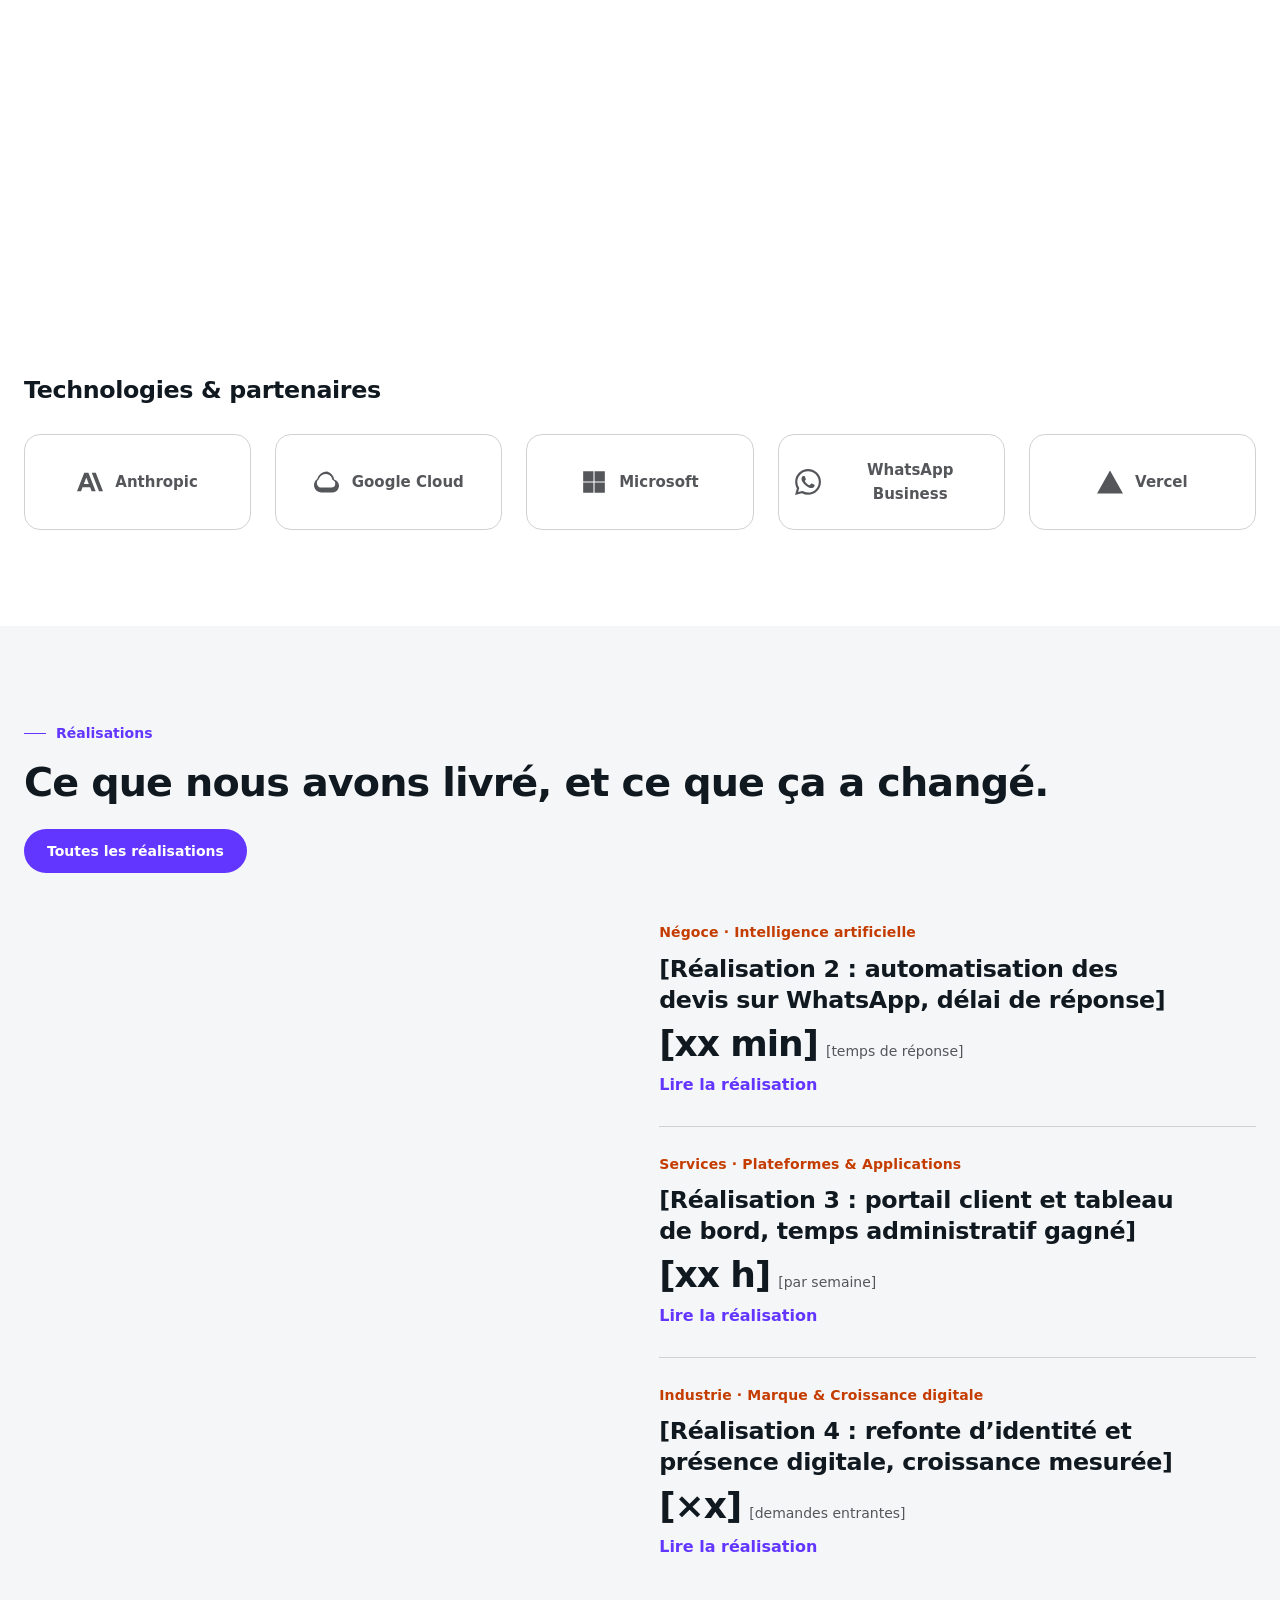
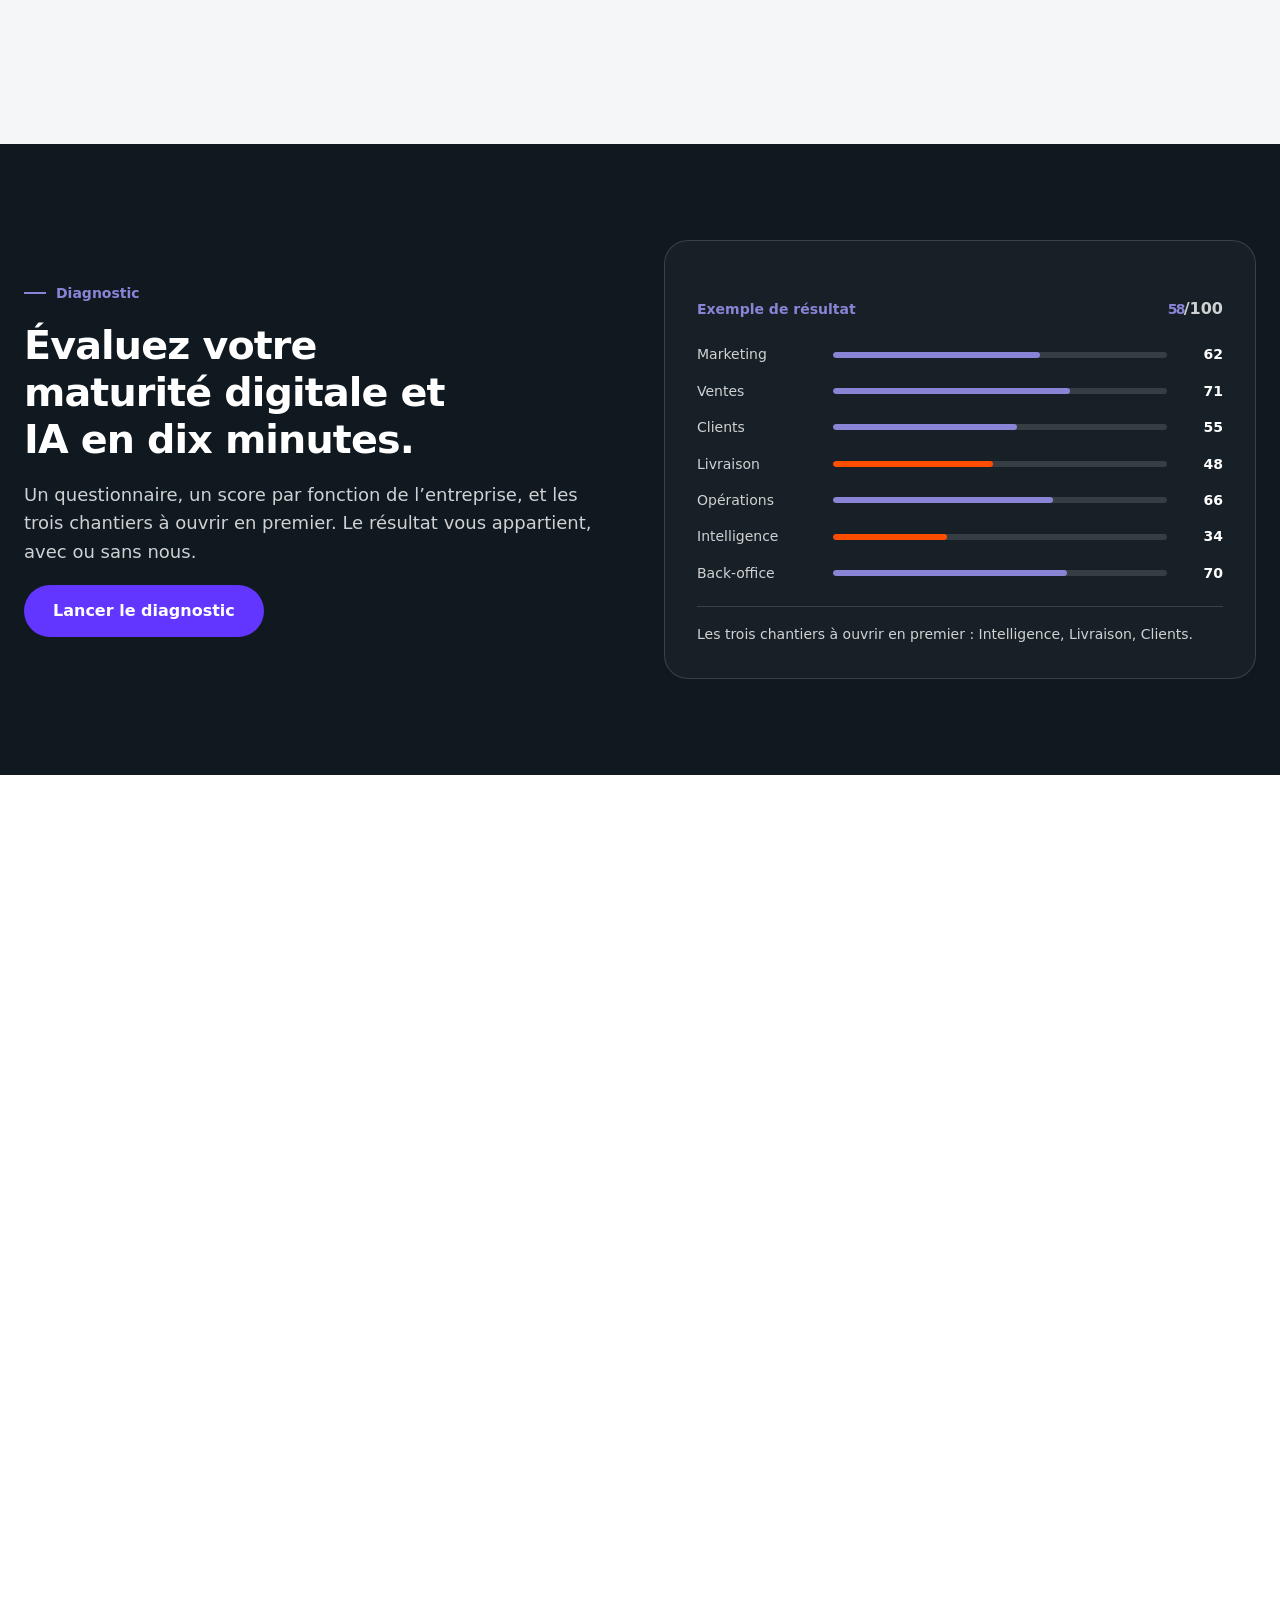
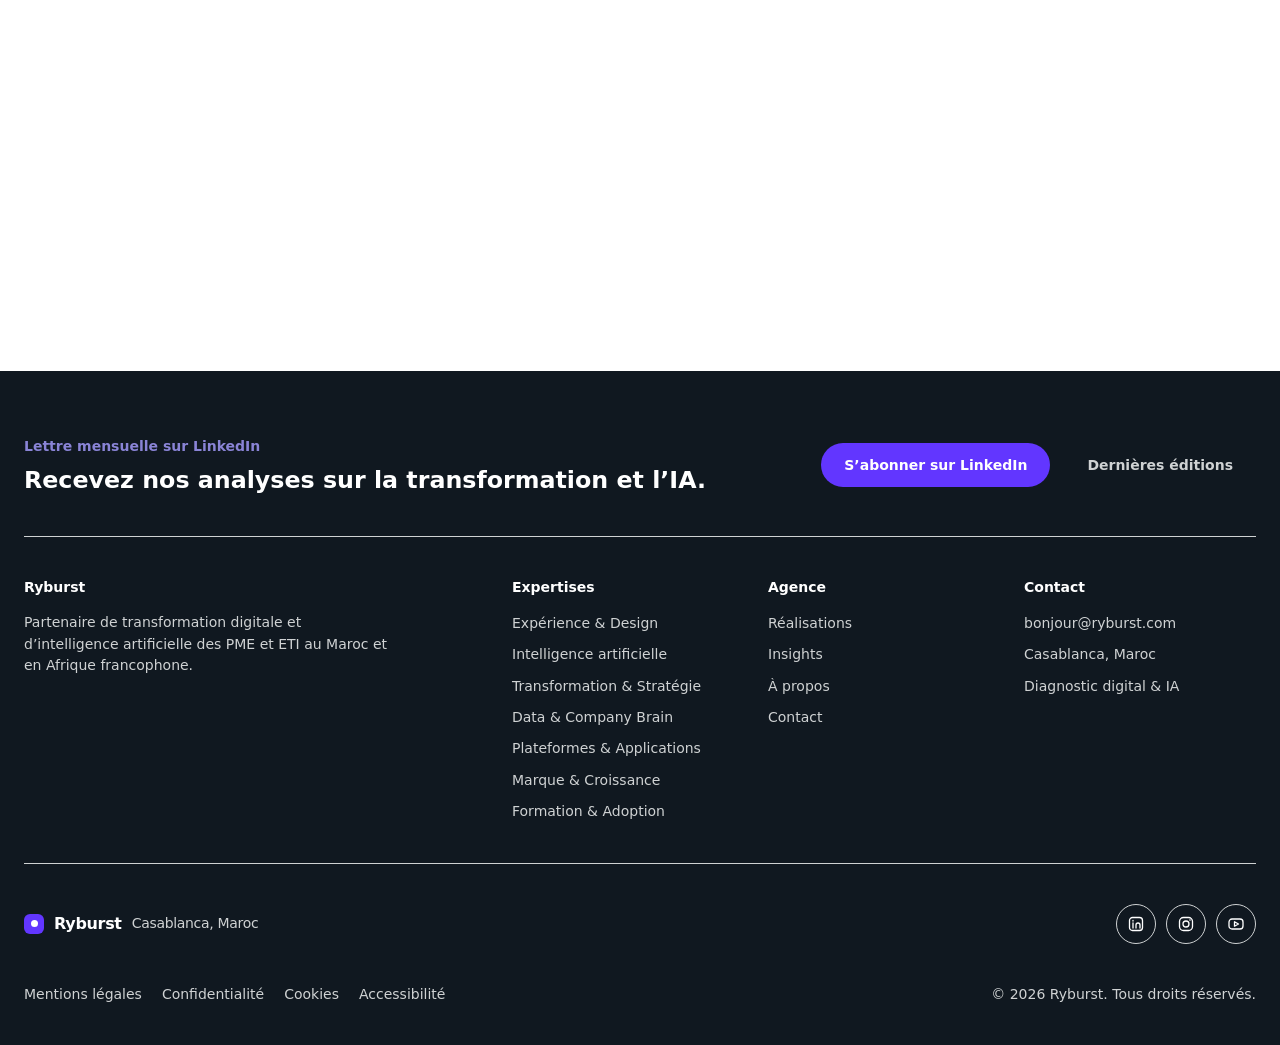
==== commit b61c27c6: "Corrige le contraste des titres sur les héros de page intérieure Co-Authored-By: Claude Opus 5 (1M c" ====
--- a/index.html
+++ b/index.html
@@ -3,1038 +3,181 @@
 <head>
 <meta charset="utf-8">
 <meta name="viewport" content="width=device-width, initial-scale=1">
-<meta name="description" content="Ryburst, partenaire de transformation digitale piloté par l'IA. Prototype de la page d'accueil.">
-<meta name="robots" content="noindex">
-<link rel="icon" href="data:image/svg+xml,%3Csvg xmlns=%27http://www.w3.org/2000/svg%27 viewBox=%270 0 64 64%27%3E%3Crect width=%2764%27 height=%2764%27 rx=%2716%27 fill=%27%236236FF%27/%3E%3Ccircle cx=%2732%27 cy=%2732%27 r=%2711%27 fill=%27%23fff%27/%3E%3C/svg%3E">
+<title>Ryburst — Partenaire de transformation digitale &amp; IA au Maroc</title>
+<meta name="description" content="Ryburst accompagne les PME et ETI du Maroc et d’Afrique francophone : design, intelligence artificielle, données, plateformes et marque. Une seule équipe, de la stratégie à la mise en service.">
+<link rel="canonical" href="https://rahmounirabii.github.io/ryburst-accueil/">
+<meta name="theme-color" content="#00205C">
+<meta name="author" content="Ryburst">
+<meta property="og:type" content="website">
+<meta property="og:site_name" content="Ryburst">
+<meta property="og:locale" content="fr_MA">
+<meta property="og:title" content="Ryburst — Partenaire de transformation digitale &amp; IA au Maroc">
+<meta property="og:description" content="Ryburst accompagne les PME et ETI du Maroc et d’Afrique francophone : design, intelligence artificielle, données, plateformes et marque. Une seule équipe, de la stratégie à la mise en service.">
+<meta property="og:url" content="https://rahmounirabii.github.io/ryburst-accueil/">
+<meta property="og:image" content="https://rahmounirabii.github.io/ryburst-accueil/img/carrieres.webp">
+<meta name="twitter:card" content="summary_large_image">
+<link rel="preconnect" href="https://rahmounirabii.github.io/ryburst-accueil">
+<link rel="preload" href="/ryburst-accueil/fonts/inter-latin.woff2" as="font" type="font/woff2" crossorigin>
+<style>@charset "utf-8";@font-face{font-family:'Inter';font-style:normal;font-weight:100 900;font-display:swap;src:url('/ryburst-accueil/fonts/inter-latin-ext.woff2') format('woff2');unicode-range:U+0100-02BA,U+02BD-02C5,U+02C7-02CC,U+02CE-02D7,U+02DD-02FF,U+0304,U+0308,U+0329,U+1D00-1DBF,U+1E00-1E9F,U+1EF2-1EFF,U+2020,U+20A0-20AB,U+20AD-20C0,U+2113,U+2C60-2C7F,U+A720-A7FF}@font-face{font-family:'Inter';font-style:normal;font-weight:100 900;font-display:swap;src:url('/ryburst-accueil/fonts/inter-latin.woff2') format('woff2');unicode-range:U+0000-00FF,U+0131,U+0152-0153,U+02BB-02BC,U+02C6,U+02DA,U+02DC,U+0304,U+0308,U+0329,U+2000-206F,U+20AC,U+2122,U+2191,U+2193,U+2212,U+2215,U+FEFF,U+FFFD}@font-face{font-family:'Inter fallback';src:local('Arial');size-adjust:107%;ascent-override:90%;descent-override:22.43%;line-gap-override:0%}:root{--bleu:#00205C; --violet:#6236FF; --lavande:#8A84D6; --orange:#FF4D00;--onyx:#101820; --ardoise:#54565A; --perle:#CFD2D3; --blanc:#FFFFFF;--orange-txt:#C43C00;--surface:#F5F6F7;--trait:var(--perle);--trait-sombre:rgba(207,210,211,.18);--violet-voile:rgba(98,54,255,.08);--lavande-voile:rgba(138,132,214,.16);--font:'Inter','Inter fallback',system-ui,-apple-system,'Segoe UI',Helvetica,Arial,sans-serif;--t-h1:clamp(2.25rem,1.35rem + 2.85vw,3.5rem);--t-h2:clamp(1.75rem,1.28rem + 1.5vw,2.5rem);--t-h3:clamp(1.25rem,1.1rem + .48vw,1.5rem);--t-lead:clamp(1.0625rem,1rem + .2vw,1.125rem);--t-body:1rem; --t-small:.875rem; --t-micro:.75rem;--gutter:clamp(1.25rem,.9rem + 1.6vw,1.5rem);--maxw:1280px;--section:clamp(3rem,1.7rem + 5.4vw,6rem);--gap:clamp(1rem,.6rem + 1.4vw,1.5rem);--r-s:8px; --r-m:16px; --r-l:24px; --r-pill:999px;--ease:cubic-bezier(.2,.7,.2,1);--ombre-carte:0 10px 30px rgba(0,32,80,.06);--ombre-lift:0 18px 40px rgba(0,32,80,.10);--header-h:72px;}@media (max-width:1024px){:root{--header-h:64px}}*,*::before,*::after{box-sizing:border-box}html{-webkit-text-size-adjust:100%;scroll-behavior:smooth;scroll-padding-top:calc(var(--header-h) + 16px)}body{margin:0;background:var(--blanc);color:var(--ardoise);font:400 var(--t-body)/1.6 var(--font);font-synthesis-weight:none;-webkit-font-smoothing:antialiased;text-rendering:optimizeLegibility;overflow-x:hidden;}img,svg,video,canvas{display:block;max-width:100%}img{height:auto;background:var(--surface)}h1,h2,h3,h4,p,figure,blockquote,ul,ol,dl{margin:0}ul,ol{padding:0;list-style:none}a{color:var(--violet);text-decoration:none}button{font:inherit;color:inherit;background:none;border:0;padding:0}:focus-visible{outline:2px solid var(--violet);outline-offset:3px;border-radius:4px}::selection{background:var(--violet);color:#fff}h1,h2,h3,.h1,.h2,.h3{color:var(--onyx);font-weight:700;line-height:1.15;letter-spacing:-.022em;text-wrap:balance}h1,.h1{font-size:var(--t-h1);line-height:1.08;letter-spacing:-.028em}h2,.h2{font-size:var(--t-h2);line-height:1.18}h3,.h3{font-size:var(--t-h3);line-height:1.3;font-weight:600;letter-spacing:-.014em}p{text-wrap:pretty}.lead{font-size:var(--t-lead);line-height:1.6;max-width:36em}.small{font-size:var(--t-small);line-height:1.55}.kicker{display:block;font-size:var(--t-small);font-weight:600;letter-spacing:.01em;color:var(--orange-txt)}.dark .kicker,.deep .kicker,.tuile .kicker,.carriere .kicker{color:var(--orange)}.eyebrow{display:flex;align-items:center;gap:10px;font-size:var(--t-small);font-weight:600;color:var(--violet)}.eyebrow::before{content:"";width:22px;height:1.5px;background:currentColor;flex:none}.num{font-variant-numeric:tabular-nums;font-feature-settings:"tnum" 1}.dark{background:var(--onyx);color:var(--perle)}.deep{background:var(--bleu);color:var(--perle)}.dark h1,.dark h2,.dark h3,.dark h4,.deep h1,.deep h2,.deep h3,.deep h4,.hero h1,.hero h2,.hero h3,.hero-page h1,.hero-page h2,.hero-page h3,.carriere h1,.carriere h2,.carriere h3,.dark .h1,.deep .h1,.hero .h1,.hero-page .h1{color:#fff}.dark .eyebrow,.deep .eyebrow,.hero .eyebrow,.hero-page .eyebrow,.carriere .eyebrow{color:var(--lavande)}.dark p,.deep p,.hero p,.hero-page p{color:var(--perle)}.band{background:var(--surface)}.wrap{width:100%;max-width:var(--maxw);margin-inline:auto;padding-inline:var(--gutter)}.section{padding-block:var(--section)}.section--top0{padding-top:0}.grid{display:grid;gap:var(--gap)}.cols-12{grid-template-columns:repeat(12,minmax(0,1fr))}.stack{display:flex;flex-direction:column}.row{display:flex;align-items:center;gap:var(--gap);flex-wrap:wrap}.between{display:flex;align-items:flex-end;justify-content:space-between;gap:var(--gap);flex-wrap:wrap}.rule{border:0;height:1px;background:var(--trait);margin:0}.dark .rule,.deep .rule{background:var(--trait-sombre)}.skip{position:fixed;left:16px;top:-64px;z-index:200;background:var(--violet);color:#fff;padding:12px 20px;border-radius:var(--r-s);font-weight:600;transition:top .2s var(--ease)}.skip:focus{top:16px;color:#fff}.vh{position:absolute;width:1px;height:1px;padding:0;margin:-1px;overflow:hidden;clip:rect(0 0 0 0);white-space:nowrap;border:0}.btn{display:inline-flex;align-items:center;justify-content:center;gap:10px;min-height:52px;padding:14px 28px;border-radius:var(--r-pill);font-weight:600;font-size:var(--t-body);line-height:1.2;text-align:center;cursor:pointer;border:1px solid transparent;transition:background-color .2s ease-out,color .2s ease-out,border-color .2s ease-out,transform .2s ease-out,box-shadow .2s ease-out;}.btn--sm{min-height:44px;padding:11px 22px;font-size:var(--t-small)}.btn--p{background:var(--violet);color:#fff}.btn--p:hover{background:var(--bleu);color:#fff;transform:translateY(-2px);box-shadow:0 10px 24px rgba(0,32,92,.22)}.btn--s{border-color:var(--onyx);color:var(--onyx)}.btn--s:hover{background:rgba(207,210,211,.25);color:var(--onyx)}.dark .btn--s,.deep .btn--s,.hero .btn--s,.hero-page .btn--s,.carriere .btn--s{border-color:#fff;color:#fff}.dark .btn--s:hover,.deep .btn--s:hover,.hero .btn--s:hover,.hero-page .btn--s:hover,.carriere .btn--s:hover{background:rgba(255,255,255,.12);color:#fff}.btn--g{border-color:var(--violet);color:var(--violet)}.btn--g:hover{background:var(--violet-voile);color:var(--violet)}.btn--w{background:#fff;color:var(--violet)}.btn--w:hover{background:var(--bleu);color:#fff;transform:translateY(-2px)}.lien{position:relative;display:inline-block;font-weight:600;color:var(--violet);padding-bottom:2px}.lien::after{content:"";position:absolute;inset:auto 0 0 0;height:1.5px;background:currentColor;transform:scaleX(0);transform-origin:left;transition:transform .15s ease-in-out}.lien:hover::after,a:hover>.lien::after,a:focus-visible>.lien::after{transform:scaleX(1)}.dark .lien,.deep .lien{color:var(--lavande)}.header{position:sticky;top:0;z-index:60;height:var(--header-h);background:rgba(0,32,92,.96);color:#fff;border-bottom:1px solid rgba(255,255,255,.10);transition:background-color .35s var(--ease),color .35s var(--ease),border-color .35s var(--ease);}.header.clair{background:rgba(255,255,255,.86);backdrop-filter:blur(12px);-webkit-backdrop-filter:blur(12px);color:var(--onyx);border-bottom-color:var(--trait)}.header .wrap{height:var(--header-h);display:flex;align-items:center;justify-content:space-between;gap:24px}.marque{display:flex;align-items:center;gap:12px;color:inherit;font-weight:700;font-size:1.25rem;letter-spacing:-.02em}.sceau{width:28px;height:28px;border-radius:var(--r-s);background:var(--violet);display:grid;place-items:center;flex:none}.sceau i{width:10px;height:10px;border-radius:var(--r-pill);background:#fff}.nav{display:flex;align-items:center;gap:28px}.nav>li{position:relative}.nav a,.nav button{position:relative;display:inline-flex;align-items:center;gap:6px;height:var(--header-h);font-size:var(--t-small);font-weight:600;color:inherit;cursor:pointer}.nav a::after,.nav button::after{content:"";position:absolute;left:0;right:0;bottom:22px;height:1.5px;background:var(--violet);transform:scaleX(0);transform-origin:left;transition:transform .15s ease-in-out}.nav a:hover,.nav button:hover{color:var(--violet)}.nav a:hover::after,.nav button:hover::after,.nav a[aria-current="page"]::after,.mega-hote:hover>button::after,.mega-hote:focus-within>button::after{transform:scaleX(1)}.nav a[aria-current="page"]{color:var(--violet)}.nav .chev{width:12px;height:12px;transition:transform .2s var(--ease)}.mega-hote:hover .chev,.mega-hote:focus-within .chev{transform:rotate(180deg)}.outils{display:flex;align-items:center;gap:20px}.lang{display:inline-flex;align-items:center;gap:7px;font-size:var(--t-small);font-weight:600;color:inherit}.lang b{font-weight:600}.lang span{opacity:.55}.burger{width:44px;height:44px;display:none;align-items:center;justify-content:center;cursor:pointer;color:inherit}.mega{position:absolute;left:50%;top:var(--header-h);transform:translate(-50%,10px);width:min(1120px,calc(100vw - 48px));background:#fff;color:var(--ardoise);border:1px solid var(--trait);border-radius:var(--r-l);box-shadow:var(--ombre-lift);padding:28px;display:grid;grid-template-columns:1.55fr .85fr .95fr;gap:28px;opacity:0;visibility:hidden;transition:opacity .2s var(--ease),transform .2s var(--ease),visibility .2s}.mega-hote:hover .mega,.mega-hote:focus-within .mega{opacity:1;visibility:visible;transform:translate(-50%,0)}.mega h4{font-size:var(--t-small);font-weight:600;color:var(--ardoise);margin-bottom:14px}.mega ul{display:grid;gap:2px}.mega--svc ul{grid-template-columns:1fr 1fr;column-gap:20px}.mega li a{display:grid;grid-template-columns:20px 1fr;gap:12px;align-items:start;padding:10px 12px;border-radius:12px;height:auto;color:var(--onyx);font-weight:600;font-size:.9375rem;line-height:1.35;transition:background-color .15s ease-in-out}.mega li a::after{display:none}.mega li a:hover{background:var(--surface);color:var(--onyx)}.mega li a svg{width:20px;height:20px;color:var(--violet);margin-top:1px}.mega li a small{display:block;font-weight:400;font-size:.8125rem;color:var(--ardoise);margin-top:2px}.mega-carte{background:var(--bleu);color:#fff;border-radius:var(--r-m);padding:24px;display:flex;flex-direction:column;gap:12px}.mega-carte strong{font-size:1.125rem;line-height:1.3;font-weight:600}.mega-carte p{color:var(--perle);font-size:var(--t-small)}.mega-carte .btn{margin-top:auto;align-self:flex-start}.tiroir{position:fixed;inset:0;z-index:70;background:var(--bleu);color:#fff;padding:20px var(--gutter) 40px;display:flex;flex-direction:column;gap:28px;overflow:auto;transform:translateX(100%);visibility:hidden;transition:transform .45s cubic-bezier(.77,0,.18,1),visibility .45s}body.menu .tiroir{transform:none;visibility:visible}.tiroir-haut{display:flex;align-items:center;justify-content:space-between;min-height:44px}.tiroir nav{display:grid}.tiroir nav>a{display:block;padding:15px 0;font-size:1.75rem;font-weight:700;line-height:1.2;letter-spacing:-.025em;color:#fff;border-bottom:1px solid rgba(255,255,255,.14)}.tiroir .sous{display:grid;gap:2px;padding:12px 0 4px}.tiroir .sous a{display:block;padding:9px 0;font-size:var(--t-body);font-weight:600;color:var(--perle)}.tiroir .bas{margin-top:auto;display:grid;gap:16px}.hero{position:relative;background:var(--bleu);color:var(--perle);overflow:hidden;contain:layout paint}.hero canvas{position:absolute;inset:0;width:100%;height:100%;z-index:0;opacity:0;transition:opacity 1.1s var(--ease)}body.pret .hero canvas{opacity:1}.hero .wrap{position:relative;z-index:1;padding-block:clamp(3rem,1.5rem + 6vw,7rem) clamp(2rem,1rem + 3vw,2.5rem);min-height:min(88vh,680px);display:flex;flex-direction:column;justify-content:space-between;gap:clamp(2rem,4vw,3.5rem)}.diapos{display:grid;max-width:min(680px,100%)}.diapo{grid-area:1/1;display:flex;flex-direction:column;gap:clamp(1.25rem,2.2vw,1.75rem);opacity:0;transform:translateY(12px);transition:opacity .55s var(--ease),transform .55s var(--ease);pointer-events:none}.diapo.actif{opacity:1;transform:none;pointer-events:auto}.diapo h1,.diapo .h1{color:#fff}.diapo .lead{color:var(--perle)}.diapo .actions{display:flex;flex-wrap:wrap;gap:14px}.onglets{display:grid;grid-template-columns:repeat(3,minmax(0,1fr));gap:var(--gap)}.onglet{display:grid;gap:12px;text-align:center;cursor:pointer;color:var(--lavande);font-size:var(--t-small);font-weight:600;line-height:1.35;transition:color .2s}.onglet[aria-selected="true"]{color:#fff}.onglet .piste{height:3px;background:rgba(255,255,255,.2);overflow:hidden}.onglet .piste i{display:block;height:100%;width:0;background:var(--violet)}.onglet[aria-selected="true"] .piste i{animation:progresse 7s linear forwards}@keyframes progresse{to{width:100%}}.hero-page{position:relative;background:var(--bleu);color:var(--perle);overflow:hidden;isolation:isolate}.hero-page .orbe{position:absolute;right:-8%;top:50%;translate:0 -50%;width:min(640px,58%);aspect-ratio:1;z-index:0;opacity:.85;pointer-events:none}.hero-page .wrap{position:relative;z-index:1;padding-block:clamp(2.5rem,1.4rem + 4.4vw,4.5rem) clamp(2.5rem,1.4rem + 4.4vw,4.5rem);display:grid;gap:20px;max-width:var(--maxw)}.hero-page .lead{color:var(--perle)}.fil{display:flex;flex-wrap:wrap;align-items:center;gap:8px;font-size:var(--t-small);color:var(--lavande)}.fil a{color:var(--lavande)}.fil a:hover{color:#fff}.fil li{display:flex;align-items:center;gap:8px}.fil li+li::before{content:"";width:4px;height:4px;border-radius:50%;background:currentColor;opacity:.5}.fil [aria-current]{color:#fff}.tuiles{display:grid;grid-template-columns:repeat(4,minmax(0,1fr));gap:var(--gap)}.tuile{position:relative;display:flex;flex-direction:column;justify-content:space-between;gap:24px;min-height:248px;padding:24px;border-radius:var(--r-m);overflow:hidden;color:#fff;background:var(--bleu);transition:transform .2s ease-out,box-shadow .2s ease-out}.tuile:hover{color:#fff;transform:translateY(-4px);box-shadow:var(--ombre-lift)}.tuile>*{position:relative;z-index:2}.tuile .fond{position:absolute;inset:0;z-index:0;width:100%;height:100%;object-fit:cover;opacity:.42;filter:saturate(0) contrast(1.08);transition:transform .7s var(--ease),opacity .3s ease-out}.tuile:hover .fond{transform:scale(1.06);opacity:.55}.tuile::after{content:"";position:absolute;inset:0;z-index:1;background:linear-gradient(to top,rgba(16,24,32,.6),rgba(16,24,32,0) 62%)}.tuile--onyx{background:var(--onyx)}.tuile--violet{background:var(--violet)}.tuile--large{grid-column:span 2}.tuile .ico{width:28px;height:28px;transition:transform .35s var(--ease)}.tuile:hover .ico{transform:translateX(4px)}.tuile .corps{display:grid;gap:8px}.tuile .nom{font-weight:600;font-size:1.125rem;line-height:1.3;letter-spacing:-.012em}.tuile--large .nom{font-size:var(--t-h3)}.tuile .dit{font-size:var(--t-small);line-height:1.5;color:var(--perle);max-height:0;opacity:0;overflow:hidden;transition:max-height .35s var(--ease),opacity .3s ease-out}.tuile:hover .dit,.tuile:focus-visible .dit{max-height:84px;opacity:1}.tuile .signe{position:absolute;z-index:2;right:24px;top:18px;display:flex;flex-direction:column;align-items:flex-end;gap:10px;pointer-events:none}.tuile .signe .aa{font-weight:700;font-size:clamp(4rem,7vw,7.5rem);line-height:.9;letter-spacing:-.05em;color:rgba(255,255,255,.16)}.tuile .signe .nuancier{display:flex;gap:7px}.tuile .signe .nuancier i{width:14px;height:14px;border-radius:50%;border:1.5px solid rgba(255,255,255,.55)}.tuile--plus{background:none;border:1px solid var(--trait);min-height:248px;align-items:center;justify-content:center;color:var(--violet)}.tuile--plus:hover{background:var(--violet-voile);color:var(--violet);transform:translateY(-4px);box-shadow:none}.tuile--plus::after{display:none}.technos{display:grid;grid-template-columns:repeat(5,minmax(0,1fr));gap:var(--gap);margin-top:28px}.techno{min-height:96px;border:1px solid var(--trait);border-radius:var(--r-m);display:flex;align-items:center;justify-content:center;gap:12px;padding:16px;font-weight:600;font-size:.9375rem;color:var(--ardoise);text-align:center;transition:border-color .2s ease-out,transform .2s ease-out,color .2s ease-out}.techno:hover{border-color:var(--lavande);color:var(--onyx);transform:translateY(-2px)}.techno svg{width:26px;height:26px;fill:currentColor;flex:none}.media{position:relative;border-radius:var(--r-m);overflow:hidden;background:var(--bleu);aspect-ratio:4/3}.media img{position:absolute;inset:0;width:100%;height:100%;object-fit:cover;transition:transform .7s var(--ease)}.media--16{aspect-ratio:16/9}a:hover .media img{transform:scale(1.045)}.cartes{display:grid;grid-template-columns:repeat(3,minmax(0,1fr));gap:var(--gap)}.carte{display:grid;grid-template-rows:auto 1fr;border:1px solid var(--trait);border-radius:var(--r-l);overflow:hidden;background:#fff;color:inherit;box-shadow:var(--ombre-carte);transition:transform .2s ease-out,box-shadow .2s ease-out}.carte:hover{color:inherit;transform:translateY(-4px);box-shadow:var(--ombre-lift)}.carte .media{border-radius:0}.carte .corps{padding:24px;display:grid;gap:10px;align-content:start}.carte .meta{font-size:var(--t-small);color:var(--ardoise)}.cas{display:grid;grid-template-columns:repeat(2,minmax(0,1fr));gap:clamp(1.5rem,3vw,3rem)}.cas-phare{display:grid;gap:16px;align-content:start;color:inherit}.cas-phare:hover{color:inherit}.cas-liste{display:grid;align-content:start}.cas-item{display:grid;gap:10px;padding-block:26px;border-bottom:1px solid var(--trait);color:inherit}.cas-item:first-child{padding-top:0}.cas-item:last-child{border-bottom:0}.cas-item:hover{color:inherit}.chiffre{display:flex;align-items:baseline;gap:8px}.chiffre b{font-size:clamp(1.75rem,1.4rem + 1.2vw,2.25rem);font-weight:700;color:var(--onyx);letter-spacing:-.03em;line-height:1}.chiffre span{font-size:var(--t-small);color:var(--ardoise)}.diag .wrap{display:grid;grid-template-columns:minmax(0,1fr) minmax(0,1fr);gap:clamp(2rem,4vw,3rem);align-items:center}.diag .texte{display:grid;gap:18px;justify-items:start}.score{border:1px solid var(--trait-sombre);border-radius:var(--r-l);padding:clamp(1.5rem,3vw,2rem);display:grid;gap:22px;background:rgba(255,255,255,.035)}.score-haut{display:flex;align-items:baseline;justify-content:space-between;gap:16px}.score-haut span{color:var(--lavande);font-size:var(--t-small);font-weight:600}.score-haut b{font-size:3rem;font-weight:700;color:#fff;letter-spacing:-.035em;line-height:1}.score-haut b small{font-size:1rem;font-weight:600;color:var(--perle);letter-spacing:0}.barres{display:grid;gap:14px}.barre{display:grid;grid-template-columns:7.5rem 1fr 2.5rem;align-items:center;gap:16px;font-size:var(--t-small);color:var(--perle)}.barre .piste{height:6px;border-radius:var(--r-pill);background:rgba(255,255,255,.13);overflow:hidden}.barre .piste i{display:block;height:100%;width:var(--v);border-radius:var(--r-pill);background:var(--lavande)}.barre--bas .piste i{background:var(--orange)}.barre em{font-style:normal;text-align:right;color:#fff;font-weight:600}.score.vu .barre .piste i{animation:pousse 1.1s var(--ease) both;animation-delay:calc(var(--i) * 75ms)}@keyframes pousse{from{width:0}to{width:var(--v)}}.score-pied{font-size:var(--t-small);color:var(--perle);border-top:1px solid var(--trait-sombre);padding-top:16px}.methode{display:grid;grid-template-columns:repeat(4,minmax(0,1fr));gap:var(--gap);counter-reset:etape}.etape{position:relative;display:grid;gap:12px;padding-top:28px;border-top:1px solid var(--trait)}.etape::before{counter-increment:etape;content:"0" counter(etape);position:absolute;top:-.85em;left:0;background:var(--blanc);padding-right:12px;font-size:var(--t-small);font-weight:700;color:var(--violet);font-variant-numeric:tabular-nums}.band .etape::before{background:var(--surface)}.etape h3{font-size:1.125rem}.apropos .wrap{display:grid;grid-template-columns:minmax(0,7fr) minmax(0,5fr);gap:clamp(2rem,4vw,3rem);align-items:center}.apropos .texte{display:grid;gap:20px;justify-items:start}.puces{display:flex;flex-wrap:wrap;gap:10px}.puce{display:inline-flex;align-items:center;min-height:40px;padding:0 16px;border:1px solid var(--trait);border-radius:var(--r-pill);font-size:var(--t-small);font-weight:600;color:var(--onyx)}.cerveau{background:var(--bleu);border-radius:var(--r-l);padding:clamp(1.5rem,3vw,2rem);color:#fff;display:grid;gap:18px}.cerveau svg{width:100%;height:auto}.cerveau .lien-l{stroke:var(--lavande);stroke-opacity:.55;stroke-width:1.5;fill:none}.cerveau .noeud{fill:var(--bleu);stroke:var(--lavande);stroke-width:1.5;transform-box:fill-box;transform-origin:center}.cerveau .coeur{fill:var(--violet);transform-box:fill-box;transform-origin:center}.cerveau text{font:600 12px var(--font);fill:var(--perle)}.cerveau .coeur-txt{font-weight:700;fill:#fff}.cerveau .legende{font-size:var(--t-small);color:var(--perle)}.cerveau.vu .lien-l{stroke-dasharray:1;stroke-dashoffset:1;animation:trace 1s var(--ease) both;animation-delay:calc(var(--i) * 85ms)}.cerveau.vu .noeud,.cerveau.vu .coeur{transform:scale(0);animation:eclot .45s var(--ease) both;animation-delay:calc(.48s + var(--i) * 85ms)}.cerveau.vu text{opacity:0;animation:parait .45s var(--ease) both;animation-delay:calc(.9s + var(--i) * 55ms)}@keyframes trace{to{stroke-dashoffset:0}}@keyframes eclot{to{transform:scale(1)}}@keyframes parait{to{opacity:1}}.carriere{position:relative;border-radius:var(--r-l);overflow:hidden;background:var(--onyx);color:#fff;padding:clamp(1.5rem,4vw,3rem);min-height:360px;display:grid;align-content:center;gap:22px;isolation:isolate}.carriere>*{position:relative;z-index:2}.carriere .fond{position:absolute;inset:0;z-index:0;width:100%;height:100%;object-fit:cover;opacity:.4}.carriere::after{content:"";position:absolute;inset:0;z-index:1;background:linear-gradient(90deg,rgba(16,24,32,.94) 0%,rgba(16,24,32,.6) 58%,rgba(16,24,32,.25) 100%)}.carriere p{color:#fff;font-size:var(--t-h3);font-weight:600;line-height:1.3;max-width:22em}.carriere .btn{justify-self:start}.duo{display:grid;grid-template-columns:repeat(2,minmax(0,1fr))}.duo>div{min-height:340px;display:flex;flex-direction:column;align-items:center;justify-content:center;gap:22px;padding:clamp(2.5rem,5vw,3.5rem) var(--gutter);text-align:center}.duo h2{color:#fff;font-size:var(--t-h3);max-width:20em}.duo .a{background:var(--bleu)}.duo .b{background:var(--violet)}.prose{display:grid;gap:18px;max-width:38em}.prose p{font-size:var(--t-lead);line-height:1.65}.faire{display:grid;grid-template-columns:repeat(2,minmax(0,1fr));gap:clamp(1.5rem,3vw,2.5rem)}.faire-item{display:grid;gap:8px;padding-top:22px;border-top:1px solid var(--trait)}.faire-item h3{font-size:1.125rem}.livrables{display:grid;gap:0}.livrable{display:grid;grid-template-columns:22px 1fr;gap:14px;align-items:start;padding-block:16px;border-bottom:1px solid var(--trait-sombre);font-size:var(--t-lead);color:var(--perle)}.livrable:last-child{border-bottom:0}.livrable svg{width:22px;height:22px;color:var(--lavande);margin-top:3px}.paire{display:grid;grid-template-columns:minmax(0,5fr) minmax(0,7fr);gap:clamp(2rem,4vw,3rem);align-items:start}.paire--inv{grid-template-columns:minmax(0,7fr) minmax(0,5fr)}.liste-exp{display:grid;grid-template-columns:repeat(2,minmax(0,1fr));gap:var(--gap)}.exp-carte{display:grid;grid-template-columns:minmax(0,1fr);border:1px solid var(--trait);border-radius:var(--r-l);overflow:hidden;background:#fff;color:inherit;transition:transform .2s ease-out,box-shadow .2s ease-out,border-color .2s ease-out}.exp-carte:hover{color:inherit;transform:translateY(-4px);box-shadow:var(--ombre-lift);border-color:transparent}.exp-carte .media{border-radius:0;aspect-ratio:21/9}.exp-carte .corps{padding:24px;display:grid;gap:10px;align-content:start}.pied{background:var(--onyx);color:var(--perle);padding-block:clamp(2.5rem,5vw,4rem) 2.5rem}.pied a{color:var(--perle)}.pied .btn--p,.pied .btn--p:hover{color:#fff}.pied a:hover{color:#fff}.pied .lettre{display:flex;align-items:center;justify-content:space-between;gap:24px;flex-wrap:wrap}.pied .lettre .t{display:grid;gap:8px}.pied .lettre span{color:var(--lavande);font-size:var(--t-small);font-weight:600}.pied .lettre strong{color:#fff;font-size:var(--t-h3);font-weight:600;line-height:1.3}.pied .cols{display:grid;grid-template-columns:2fr 1fr 1fr 1fr;gap:var(--gap)}.pied .titre-col{font-size:var(--t-small);font-weight:600;line-height:1.5;letter-spacing:0;color:#fff;margin-bottom:14px}.pied .cols ul{display:grid;gap:9px;font-size:var(--t-small)}.pied .base{display:flex;align-items:center;justify-content:space-between;gap:16px;flex-wrap:wrap;font-size:var(--t-small)}.pied .marque{font-size:1rem;color:#fff}.pied .marque .sceau{width:20px;height:20px;border-radius:6px}.pied .marque .sceau i{width:7px;height:7px}.socials{display:flex;gap:10px}.socials a{width:40px;height:40px;border-radius:var(--r-pill);border:1px solid var(--perle);display:grid;place-items:center;color:#fff;transition:background-color .2s ease-out,border-color .2s ease-out}.socials a:hover{background:var(--violet);border-color:var(--violet)}.socials svg{width:18px;height:18px}.form{display:grid;gap:18px}.champ{display:grid;gap:8px}.champ label{font-size:var(--t-small);font-weight:600;color:var(--onyx)}.champ input,.champ select,.champ textarea{width:100%;min-height:52px;padding:14px 16px;border:1.5px solid var(--trait);border-radius:var(--r-s);font:400 var(--t-body)/1.5 var(--font);color:var(--onyx);background:#fff;transition:border-color .15s ease-in-out,box-shadow .15s ease-in-out}.champ textarea{min-height:140px;resize:vertical}.champ input:focus,.champ select:focus,.champ textarea:focus{outline:0;border-color:var(--violet);box-shadow:0 0 0 3px rgba(98,54,255,.2)}.champ .aide{font-size:var(--t-small);color:var(--ardoise)}.deux{display:grid;grid-template-columns:1fr 1fr;gap:18px}.note{display:flex;gap:12px;align-items:flex-start;padding:16px;border:1px solid var(--trait);border-radius:var(--r-m);background:var(--surface);font-size:var(--t-small)}.note svg{width:20px;height:20px;color:var(--violet);flex:none;margin-top:2px}.coord{display:grid;gap:22px;align-content:start}.coord-item{display:grid;grid-template-columns:22px 1fr;gap:14px;align-items:start}.coord-item svg{width:22px;height:22px;color:var(--violet);margin-top:2px}.coord-item strong{display:block;color:var(--onyx);font-weight:600}@media (prefers-reduced-motion:no-preference){.rev{opacity:0;transform:translateY(14px)}.rev.vu{animation:revele .62s var(--ease) both;animation-delay:calc(var(--i,0) * 65ms)}@keyframes revele{to{opacity:1;transform:none}}}@view-transition{navigation:auto}@media (prefers-reduced-motion:no-preference){::view-transition-old(root){animation:sortie .18s ease-in both}::view-transition-new(root){animation:entree .32s var(--ease) both}@keyframes sortie{to{opacity:0}}@keyframes entree{from{opacity:0;transform:translateY(8px)}}}main > section:nth-of-type(n+6){content-visibility:auto;contain-intrinsic-size:auto 760px}@media (max-width:1180px){.tuiles{grid-template-columns:repeat(3,minmax(0,1fr))}.technos{grid-template-columns:repeat(3,minmax(0,1fr))}.methode{grid-template-columns:repeat(2,minmax(0,1fr))}.pied .cols{grid-template-columns:1fr 1fr}}@media (max-width:1024px){.nav,.outils .lang,.outils .btn{display:none}.burger{display:flex}.hero .wrap{min-height:0}.hero-page .orbe{opacity:.4;right:-25%}.diag .wrap,.apropos .wrap,.paire,.paire--inv{grid-template-columns:1fr}.cas{grid-template-columns:1fr}.cartes,.liste-exp{grid-template-columns:1fr 1fr}.faire{grid-template-columns:1fr}}@media (max-width:760px){.tuiles{grid-template-columns:repeat(2,minmax(0,1fr))}.tuile{min-height:190px;padding:18px;gap:16px}.tuile--large{grid-column:span 2}.tuile .signe .aa{font-size:3.5rem}.tuile .dit{display:none}.technos{grid-template-columns:repeat(2,minmax(0,1fr))}.techno{min-height:76px;font-size:var(--t-small);gap:10px}.techno svg{width:22px;height:22px}.cartes,.liste-exp{grid-template-columns:1fr}.methode{grid-template-columns:1fr}.duo{grid-template-columns:1fr}.duo>div{min-height:0}.onglets{gap:8px}.onglet span{display:none}.diapo .actions .btn{width:100%}.barre{grid-template-columns:6rem 1fr 2.25rem;gap:12px}.score-haut b{font-size:2.5rem}.deux{grid-template-columns:1fr}.pied .cols{grid-template-columns:1fr}.carriere{min-height:0}.carriere::after{background:linear-gradient(180deg,rgba(16,24,32,.82),rgba(16,24,32,.94))}}@media (prefers-reduced-motion:reduce){html{scroll-behavior:auto}.chargeur{display:none!important}.hero canvas{opacity:1}.diapo{opacity:1;transform:none}.diapo:not(.actif){display:none}*,*::before,*::after{animation-duration:.001ms!important;animation-delay:0s!important;transition-duration:.001ms!important;scroll-behavior:auto!important}}.chargeur{position:fixed;inset:0;z-index:200;background:var(--bleu);color:#fff;display:flex;flex-direction:column;align-items:center;justify-content:center;gap:26px;transition:transform .8s cubic-bezier(.77,0,.18,1)}.chargeur.fini{transform:translateY(-100%)}.chargeur svg{width:72px;height:72px}.chargeur .anneau{fill:none;stroke:var(--lavande);stroke-width:2;stroke-dasharray:163.4;stroke-dashoffset:163.4;transform:rotate(-90deg);transform-origin:50% 50%;animation:tracer .9s var(--ease) .1s forwards}.chargeur .point{fill:var(--violet);transform:scale(0);transform-origin:50% 50%;animation:eclot .5s var(--ease) .6s forwards}.chargeur .nom{font-weight:700;font-size:1.5rem;letter-spacing:-.02em;display:flex}.chargeur .nom span{opacity:0;transform:translateY(8px);animation:parait-h .45s var(--ease) forwards}.chargeur .jauge{width:160px;height:2px;border-radius:2px;background:rgba(255,255,255,.18);overflow:hidden}.chargeur .jauge i{display:block;height:100%;width:0;background:var(--violet);animation:remplit 1.15s var(--ease) .15s forwards}@keyframes tracer{to{stroke-dashoffset:0}}@keyframes parait-h{to{opacity:1;transform:none}}@keyframes remplit{to{width:100%}}body.charge{overflow:hidden}@media print{.header,.tiroir,.chargeur,.duo,.onglets,.hero canvas{display:none!important}body{color:#000;background:#fff}a::after{content:" (" attr(href) ")";font-size:.8em;color:#555}}.mot-boite{display:inline-block;overflow:hidden;vertical-align:bottom;padding-bottom:.06em;margin-bottom:-.06em}.mot{display:inline-block}body.pret .diapo.actif .mot{animation:leve-masque .7s var(--ease) both;animation-delay:calc(var(--i) * 42ms)}@keyframes leve-masque{from{transform:translateY(105%)}to{transform:none}}@media (prefers-reduced-motion:reduce){.mot{transform:none!important;animation:none!important}}</style>
+<link rel="icon" href="/ryburst-accueil/favicon.svg" type="image/svg+xml">
+<link rel="apple-touch-icon" href="/ryburst-accueil/icone-180.png">
+<link rel="manifest" href="/ryburst-accueil/site.webmanifest">
+<script type="application/ld+json">{"@context":"https://schema.org","@graph":[{"@type":"ProfessionalService","@id":"https://rahmounirabii.github.io/ryburst-accueil/#organisation","name":"Ryburst","url":"https://rahmounirabii.github.io/ryburst-accueil/","description":"Partenaire de transformation digitale et d’intelligence artificielle des PME et ETI au Maroc et en Afrique francophone.","areaServed":[{"@type":"Country","name":"Maroc"},{"@type":"Place","name":"Afrique francophone"}],"address":{"@type":"PostalAddress","addressLocality":"Casablanca","addressCountry":"MA"},"email":"bonjour@ryburst.com","knowsLanguage":["fr","ar","en"],"slogan":"Votre partenaire de transformation digitale, piloté par l’IA.","makesOffer":[{"@type":"Offer","itemOffered":{"@type":"Service","name":"Expérience & Design","url":"https://rahmounirabii.github.io/ryburst-accueil/expertises/experience-design/"}},{"@type":"Offer","itemOffered":{"@type":"Service","name":"Intelligence artificielle","url":"https://rahmounirabii.github.io/ryburst-accueil/expertises/intelligence-artificielle/"}},{"@type":"Offer","itemOffered":{"@type":"Service","name":"Transformation digitale & Stratégie","url":"https://rahmounirabii.github.io/ryburst-accueil/expertises/transformation-digitale-strategie/"}},{"@type":"Offer","itemOffered":{"@type":"Service","name":"Data & Company Brain","url":"https://rahmounirabii.github.io/ryburst-accueil/expertises/data-company-brain/"}},{"@type":"Offer","itemOffered":{"@type":"Service","name":"Plateformes & Applications","url":"https://rahmounirabii.github.io/ryburst-accueil/expertises/plateformes-applications/"}},{"@type":"Offer","itemOffered":{"@type":"Service","name":"Marque & Croissance digitale","url":"https://rahmounirabii.github.io/ryburst-accueil/expertises/marque-croissance-digitale/"}},{"@type":"Offer","itemOffered":{"@type":"Service","name":"Formation & Adoption","url":"https://rahmounirabii.github.io/ryburst-accueil/expertises/formation-adoption/"}}]},{"@type":"WebSite","@id":"https://rahmounirabii.github.io/ryburst-accueil/#site","url":"https://rahmounirabii.github.io/ryburst-accueil/","name":"Ryburst","inLanguage":"fr-MA","publisher":{"@id":"https://rahmounirabii.github.io/ryburst-accueil/#organisation"}},{"@type":"WebPage","@id":"https://rahmounirabii.github.io/ryburst-accueil/","name":"Accueil","isPartOf":{"@id":"https://rahmounirabii.github.io/ryburst-accueil/#site"},"about":{"@id":"https://rahmounirabii.github.io/ryburst-accueil/#organisation"}}]}</script>
+<script src="/ryburst-accueil/js/app.js?v=398434a6" defer></script>
 </head>
-<body>
-<title>Ryburst Accueil</title>
-<link rel="preconnect" href="https://fonts.googleapis.com">
-<link rel="stylesheet" href="https://fonts.googleapis.com/css2?family=Inter:wght@400;600;700&display=swap">
-<style>
-  /* ---------- Charte Ryburst (brief Youssef) ---------- */
-  :root {
-    --bleu: #00205C;      /* Bleu Profond, primaire */
-    --violet: #6236FF;    /* Ultra Violet, accent */
-    --lavande: #8A84D6;   /* Lavande Électrique */
-    --orange: #FF4D00;    /* Orange Électrique, touche */
-    --blanc: #FFFFFF;
-    --perle: #CFD2D3;     /* Gris Perle */
-    --onyx: #101820;      /* Noir Onyx */
-    --ardoise: #54565A;   /* Gris Ardoise */
-    --surface: #F4F5F5;   /* Gris Perle à 22 % sur blanc */
-    --maxw: 1280px;
-    --gutter: 24px;
-    --section: 96px;
-    --h1: 56px; --h2: 40px; --h3: 24px; --lead: 18px;
-    --ease: cubic-bezier(.2, .7, .2, 1);
-    --shadow-card: 0 10px 30px rgba(0, 32, 80, .06);
-    --shadow-lift: 0 20px 40px rgba(0, 32, 80, .10);
-  }
-  @media (max-width: 768px) {
-    :root { --section: 48px; --gutter: 20px; --h1: 36px; --h2: 28px; --h3: 20px; --lead: 17px; }
-  }
+<body class="">
+<a class="skip" href="#contenu">Aller au contenu</a>
+<header class="header" id="entete">
+<div class="wrap">
+<a class="marque" href="/ryburst-accueil/" aria-label="Ryburst, retour à l’accueil"><span class="sceau"><i></i></span>Ryburst</a>
+<nav aria-label="Navigation principale"><ul class="nav"><li class="mega-hote"><button type="button" id="mega-btn" aria-expanded="false">Expertises<svg class="chev" viewBox="0 0 12 12" fill="none" aria-hidden="true"><path d="M3 4.5l3 3 3-3" stroke="currentColor" stroke-width="1.5" stroke-linecap="round" stroke-linejoin="round"/></svg></button><div class="mega"><div class="mega--svc"><h4>Services</h2><ul><li><a href="/ryburst-accueil/expertises/experience-design/"><svg class="" viewBox="0 0 24 24" fill="none" stroke="currentColor" stroke-width="1.5" stroke-linecap="round" stroke-linejoin="round" aria-hidden="true"><path d="M4 20l4-1 10-10-3-3L5 16l-1 4z"/><path d="M13 7l3 3"/></svg><span>Expérience &amp; Design<small>Ce que vos clients voient et touchent, pensé avant la première ligne de code</small></span></a></li><li><a href="/ryburst-accueil/expertises/intelligence-artificielle/"><svg class="" viewBox="0 0 24 24" fill="none" stroke="currentColor" stroke-width="1.5" stroke-linecap="round" stroke-linejoin="round" aria-hidden="true"><circle cx="12" cy="12" r="3"/><circle cx="5" cy="6" r="2"/><circle cx="19" cy="6" r="2"/><circle cx="5" cy="18" r="2"/><circle cx="19" cy="18" r="2"/><path d="M9.8 10.2L6.4 7.4M14.2 10.2l3.4-2.8M9.8 13.8l-3.4 2.8M14.2 13.8l3.4 2.8"/></svg><span>Intelligence artificielle<small>Agents, assistants et modèles entraînés sur vos données, pas sur Internet</small></span></a></li><li><a href="/ryburst-accueil/expertises/transformation-digitale-strategie/"><svg class="" viewBox="0 0 24 24" fill="none" stroke="currentColor" stroke-width="1.5" stroke-linecap="round" stroke-linejoin="round" aria-hidden="true"><path d="M4 17l6-6 4 4 6-8"/><path d="M14 7h6v6"/></svg><span>Transformation &amp; Stratégie<small>Diagnostic, feuille de route, digitalisation des processus, conduite du changement</small></span></a></li><li><a href="/ryburst-accueil/expertises/data-company-brain/"><svg class="" viewBox="0 0 24 24" fill="none" stroke="currentColor" stroke-width="1.5" stroke-linecap="round" stroke-linejoin="round" aria-hidden="true"><ellipse cx="12" cy="6" rx="8" ry="3"/><path d="M4 6v12c0 1.7 3.6 3 8 3s8-1.3 8-3V6"/><path d="M4 12c0 1.7 3.6 3 8 3s8-1.3 8-3"/></svg><span>Data &amp; Company Brain<small>Vos sept fonctions reliées autour d’une seule source de vérité</small></span></a></li><li><a href="/ryburst-accueil/expertises/plateformes-applications/"><svg class="" viewBox="0 0 24 24" fill="none" stroke="currentColor" stroke-width="1.5" stroke-linecap="round" stroke-linejoin="round" aria-hidden="true"><rect x="3" y="4" width="18" height="16" rx="2"/><path d="M3 9h18M8 4v5"/></svg><span>Plateformes &amp; Applications<small>Applications web et mobiles, portails clients, e-commerce, intégrations</small></span></a></li><li><a href="/ryburst-accueil/expertises/marque-croissance-digitale/"><svg class="" viewBox="0 0 24 24" fill="none" stroke="currentColor" stroke-width="1.5" stroke-linecap="round" stroke-linejoin="round" aria-hidden="true"><path d="M4 11l14-6v14L4 13v-2z"/><path d="M7 13v5"/></svg><span>Marque &amp; Croissance<small>Identité, contenu, réseaux sociaux, campagnes et référencement, pilotés par vos chiffres</small></span></a></li><li><a href="/ryburst-accueil/expertises/formation-adoption/"><svg class="" viewBox="0 0 24 24" fill="none" stroke="currentColor" stroke-width="1.5" stroke-linecap="round" stroke-linejoin="round" aria-hidden="true"><path d="M3 5h7a2 2 0 012 2v13a2 2 0 00-2-2H3V5z"/><path d="M21 5h-7a2 2 0 00-2 2v13a2 2 0 012-2h7V5z"/></svg><span>Formation &amp; Adoption<small>Vos équipes à l’aise avec l’IA et les nouveaux outils, en atelier et sur le terrain</small></span></a></li></ul></div><div><h4>Technologies &amp; partenaires</h2><ul><li><a href="/ryburst-accueil/expertises/">Anthropic</a></li><li><a href="/ryburst-accueil/expertises/">Google Cloud</a></li><li><a href="/ryburst-accueil/expertises/">Microsoft</a></li><li><a href="/ryburst-accueil/expertises/">WhatsApp Business</a></li><li><a href="/ryburst-accueil/expertises/">Vercel</a></li></ul></div><div class="mega-carte"><strong>Où en est votre entreprise sur le digital et l’IA&nbsp;?</strong><p>Dix minutes, un score par fonction, les trois chantiers à ouvrir en premier.</p><a class="btn btn--sm btn--p" href="/ryburst-accueil/contact/#diagnostic">Lancer le diagnostic</a></div></div></li><li><a href="/ryburst-accueil/realisations/">Réalisations</a></li><li><a href="/ryburst-accueil/insights/">Insights</a></li><li><a href="/ryburst-accueil/a-propos/">À propos</a></li><li><a href="/ryburst-accueil/contact/">Contact</a></li></ul></nav>
+<div class="outils">
+<a class="lang" href="/ryburst-accueil/" hreflang="fr" aria-label="Langue : français, sélectionné"><b>FR</b><span aria-hidden="true">·</span><span>EN</span></a>
+<a class="btn btn--sm btn--p" href="/ryburst-accueil/contact/">Parler à un expert</a>
+<button class="burger" id="burger" type="button" aria-label="Ouvrir le menu" aria-expanded="false" aria-controls="tiroir">
+<svg viewBox="0 0 24 24" width="24" height="24" fill="none" aria-hidden="true"><path d="M4 7h16M4 12h16M4 17h16" stroke="currentColor" stroke-width="1.5" stroke-linecap="round"/></svg></button>
+</div></div></header>
+<div class="tiroir" id="tiroir" inert>
+<div class="tiroir-haut"><span class="marque"><span class="sceau"><i></i></span>Ryburst</span>
+<button class="burger" id="fermer" type="button" aria-label="Fermer le menu">
+<svg viewBox="0 0 24 24" width="24" height="24" fill="none" aria-hidden="true"><path d="M6 6l12 12M18 6L6 18" stroke="currentColor" stroke-width="1.5" stroke-linecap="round"/></svg></button></div>
+<nav aria-label="Menu mobile"><a href="/ryburst-accueil/expertises/" data-ferme>Expertises</a><div class="sous"><a href="/ryburst-accueil/expertises/experience-design/" data-ferme>Expérience &amp; Design</a><a href="/ryburst-accueil/expertises/intelligence-artificielle/" data-ferme>Intelligence artificielle</a><a href="/ryburst-accueil/expertises/transformation-digitale-strategie/" data-ferme>Transformation &amp; Stratégie</a><a href="/ryburst-accueil/expertises/data-company-brain/" data-ferme>Data &amp; Company Brain</a><a href="/ryburst-accueil/expertises/plateformes-applications/" data-ferme>Plateformes &amp; Applications</a><a href="/ryburst-accueil/expertises/marque-croissance-digitale/" data-ferme>Marque &amp; Croissance</a><a href="/ryburst-accueil/expertises/formation-adoption/" data-ferme>Formation &amp; Adoption</a></div><a href="/ryburst-accueil/realisations/" data-ferme>Réalisations</a><a href="/ryburst-accueil/insights/" data-ferme>Insights</a><a href="/ryburst-accueil/a-propos/" data-ferme>À propos</a><a href="/ryburst-accueil/contact/" data-ferme>Contact</a></nav>
+<div class="bas"><a class="btn btn--p" href="/ryburst-accueil/contact/" data-ferme>Parler à un expert</a></div></div>
+<main id="contenu">
+<section class="hero">
+<canvas id="orbite" aria-hidden="true"></canvas>
+<div class="wrap">
+<div class="diapos">
+<div class="diapo actif" role="group" aria-roledescription="diapositive" aria-label="1 sur 3">
+<p class="eyebrow">Transformation digitale &amp; IA</p>
+<h1 data-mots>Votre partenaire de transformation digitale, piloté par l’IA.</h1>
+<p class="lead">Ryburst conçoit et met en œuvre la transformation des PME et ETI au Maroc et en Afrique francophone : stratégie, design, plateformes, données et intelligence artificielle, sous un même toit.</p>
+<div class="actions"><a class="btn btn--p" href="/ryburst-accueil/expertises/">Nos expertises</a><a class="btn btn--s" href="/ryburst-accueil/realisations/">Nos réalisations</a></div>
+</div>
+<div class="diapo" role="group" aria-roledescription="diapositive" aria-label="2 sur 3" inert>
+<p class="eyebrow">Diagnostic digital &amp; IA</p>
+<h1 class="h1" data-mots>Où en est votre entreprise sur le digital et l’IA ?</h1>
+<p class="lead">Dix minutes de questions, un score par fonction de l’entreprise, et les trois chantiers à ouvrir en premier. Le résultat vous appartient, avec ou sans nous.</p>
+<div class="actions"><a class="btn btn--p" href="/ryburst-accueil/contact/#diagnostic">Lancer le diagnostic</a><a class="btn btn--s" href="/ryburst-accueil/a-propos/">Comment nous travaillons</a></div>
+</div>
+<div class="diapo" role="group" aria-roledescription="diapositive" aria-label="3 sur 3" inert>
+<p class="eyebrow">Agents IA sur WhatsApp Business</p>
+<h1 class="h1" data-mots>Vos clients posent une question à 22 h. Ils ont leur réponse.</h1>
+<p class="lead">Devis, disponibilités, suivi de commande : l’agent répond avec vos données, en français, en arabe et en darija. Votre équipe valide ce qui compte.</p>
+<div class="actions"><a class="btn btn--p" href="/ryburst-accueil/expertises/intelligence-artificielle/">Découvrir l’offre</a><a class="btn btn--s" href="/ryburst-accueil/realisations/">Voir un exemple</a></div>
+</div>
+</div>
+<div class="onglets" role="tablist" aria-label="Sujets à la une">
+<button class="onglet" role="tab" type="button" aria-selected="true" tabindex="0" aria-label="Diapositive 1 sur 3 : Ryburst, partenaire de transformation"><span>Ryburst</span><span class="piste"><i></i></span></button>
+<button class="onglet" role="tab" type="button" aria-selected="false" tabindex="-1" aria-label="Diapositive 2 sur 3 : diagnostic digital et IA"><span>Diagnostic digital &amp; IA</span><span class="piste"><i></i></span></button>
+<button class="onglet" role="tab" type="button" aria-selected="false" tabindex="-1" aria-label="Diapositive 3 sur 3 : agents IA sur WhatsApp Business"><span>Agents IA sur WhatsApp</span><span class="piste"><i></i></span></button>
+</div>
+</div></section>
+<div id="sentinelle" aria-hidden="true"></div>
 
-  * { box-sizing: border-box; }
-  html { scroll-behavior: smooth; }
-  body {
-    margin: 0;
-    font: 400 16px/1.6 Inter, system-ui, -apple-system, "Segoe UI", Helvetica, Arial, sans-serif;
-    color: var(--ardoise);
-    background: var(--blanc);
-    -webkit-font-smoothing: antialiased;
-    text-rendering: optimizeLegibility;
-  }
-  body.is-loading { overflow: hidden; }
-  a { color: var(--violet); text-decoration: none; }
-  a:hover { color: var(--bleu); }
-  h1, h2, h3, p { margin: 0; }
-  h1, h2, h3 { color: var(--onyx); font-weight: 700; letter-spacing: -0.02em; text-wrap: balance; }
-  h1 { font-size: var(--h1); line-height: 1.1; }
-  h2 { font-size: var(--h2); line-height: 1.2; }
-  h3 { font-size: var(--h3); line-height: 1.3; font-weight: 600; }
-  .on-dark h1, .on-dark h2, .on-dark h3 { color: var(--blanc); }
-  .on-dark p { color: var(--perle); }
-  .lead { font-size: var(--lead); line-height: 1.6; max-width: 36em; }
-  .small { font-size: 14px; line-height: 1.5; letter-spacing: 0.02em; }
-  :focus-visible { outline: 2px solid var(--violet); outline-offset: 3px; border-radius: 4px; }
-  .skip { position: absolute; left: 16px; top: -48px; z-index: 100; background: var(--violet); color: #fff; padding: 12px 16px; border-radius: 8px; font-weight: 600; }
-  .skip:focus { top: 16px; color: #fff; }
+<section class="section" aria-labelledby="t-exp">
+<div class="wrap stack" style="gap:clamp(2rem,4vw,3rem)">
+<div class="between"><div class="stack" style="gap:14px;max-width:44em">
+<h2 id="t-exp">Sept expertises, une seule équipe.</h2>
+<p>De la stratégie à la mise en production, chaque expertise est portée par des consultants qui livrent. Pas de sous-traitance en cascade.</p></div>
+<a class="lien" href="/ryburst-accueil/expertises/">Toutes les expertises</a></div>
+<div class="tuiles"><a class="tuile tuile--violet tuile--large rev" style="--i:0" href="/ryburst-accueil/expertises/experience-design/"><img src="/ryburst-accueil/img/exp-design.webp" srcset="/ryburst-accueil/img/exp-design-xs.webp 400w, /ryburst-accueil/img/exp-design-sm.webp 640w, /ryburst-accueil/img/exp-design.webp 1200w" sizes="(max-width:760px) 50vw, 25vw" alt="" role="presentation" width="1200" height="800" class="fond" loading="lazy" decoding="async"><svg class="ico" viewBox="0 0 24 24" fill="none" stroke="currentColor" stroke-width="1.5" stroke-linecap="round" stroke-linejoin="round" aria-hidden="true"><path d="M4 20l4-1 10-10-3-3L5 16l-1 4z"/><path d="M13 7l3 3"/></svg><div class="signe" aria-hidden="true"><div class="aa">Aa</div><div class="nuancier"><i style="background:#00205C"></i><i style="background:#8A84D6"></i><i style="background:#FF4D00"></i><i style="background:#fff"></i><i style="background:#101820"></i></div></div><div class="corps"><span class="nom">Expérience &amp; Design</span><span class="dit">Ce que vos clients voient et touchent, pensé avant la première ligne de code.</span></div></a><a class="tuile rev" style="--i:1" href="/ryburst-accueil/expertises/intelligence-artificielle/"><img src="/ryburst-accueil/img/exp-ia.webp" srcset="/ryburst-accueil/img/exp-ia-xs.webp 400w, /ryburst-accueil/img/exp-ia-sm.webp 640w, /ryburst-accueil/img/exp-ia.webp 1200w" sizes="(max-width:760px) 50vw, 25vw" alt="" role="presentation" width="1200" height="800" class="fond" loading="lazy" decoding="async"><svg class="ico" viewBox="0 0 24 24" fill="none" stroke="currentColor" stroke-width="1.5" stroke-linecap="round" stroke-linejoin="round" aria-hidden="true"><circle cx="12" cy="12" r="3"/><circle cx="5" cy="6" r="2"/><circle cx="19" cy="6" r="2"/><circle cx="5" cy="18" r="2"/><circle cx="19" cy="18" r="2"/><path d="M9.8 10.2L6.4 7.4M14.2 10.2l3.4-2.8M9.8 13.8l-3.4 2.8M14.2 13.8l3.4 2.8"/></svg><div class="corps"><span class="nom">Intelligence artificielle</span><span class="dit">Agents, assistants et modèles entraînés sur vos données, pas sur Internet.</span></div></a><a class="tuile tuile--onyx rev" style="--i:2" href="/ryburst-accueil/expertises/transformation-digitale-strategie/"><img src="/ryburst-accueil/img/exp-transfo.webp" srcset="/ryburst-accueil/img/exp-transfo-xs.webp 400w, /ryburst-accueil/img/exp-transfo-sm.webp 640w, /ryburst-accueil/img/exp-transfo.webp 1200w" sizes="(max-width:760px) 50vw, 25vw" alt="" role="presentation" width="1200" height="800" class="fond" loading="lazy" decoding="async"><svg class="ico" viewBox="0 0 24 24" fill="none" stroke="currentColor" stroke-width="1.5" stroke-linecap="round" stroke-linejoin="round" aria-hidden="true"><path d="M4 17l6-6 4 4 6-8"/><path d="M14 7h6v6"/></svg><div class="corps"><span class="nom">Transformation digitale &amp; Stratégie</span><span class="dit">Diagnostic, feuille de route, digitalisation des processus, conduite du changement.</span></div></a><a class="tuile rev" style="--i:3" href="/ryburst-accueil/expertises/data-company-brain/"><img src="/ryburst-accueil/img/exp-data.webp" srcset="/ryburst-accueil/img/exp-data-xs.webp 400w, /ryburst-accueil/img/exp-data-sm.webp 640w, /ryburst-accueil/img/exp-data.webp 1200w" sizes="(max-width:760px) 50vw, 25vw" alt="" role="presentation" width="1200" height="800" class="fond" loading="lazy" decoding="async"><svg class="ico" viewBox="0 0 24 24" fill="none" stroke="currentColor" stroke-width="1.5" stroke-linecap="round" stroke-linejoin="round" aria-hidden="true"><ellipse cx="12" cy="6" rx="8" ry="3"/><path d="M4 6v12c0 1.7 3.6 3 8 3s8-1.3 8-3V6"/><path d="M4 12c0 1.7 3.6 3 8 3s8-1.3 8-3"/></svg><div class="corps"><span class="nom">Data &amp; Company Brain</span><span class="dit">Vos sept fonctions reliées autour d’une seule source de vérité.</span></div></a><a class="tuile tuile--onyx rev" style="--i:4" href="/ryburst-accueil/expertises/plateformes-applications/"><img src="/ryburst-accueil/img/exp-plateformes.webp" srcset="/ryburst-accueil/img/exp-plateformes-xs.webp 400w, /ryburst-accueil/img/exp-plateformes-sm.webp 640w, /ryburst-accueil/img/exp-plateformes.webp 1200w" sizes="(max-width:760px) 50vw, 25vw" alt="" role="presentation" width="1200" height="800" class="fond" loading="lazy" decoding="async"><svg class="ico" viewBox="0 0 24 24" fill="none" stroke="currentColor" stroke-width="1.5" stroke-linecap="round" stroke-linejoin="round" aria-hidden="true"><rect x="3" y="4" width="18" height="16" rx="2"/><path d="M3 9h18M8 4v5"/></svg><div class="corps"><span class="nom">Plateformes &amp; Applications</span><span class="dit">Applications web et mobiles, portails clients, e-commerce, intégrations.</span></div></a><a class="tuile rev" style="--i:5" href="/ryburst-accueil/expertises/marque-croissance-digitale/"><img src="/ryburst-accueil/img/exp-marque.webp" srcset="/ryburst-accueil/img/exp-marque-xs.webp 400w, /ryburst-accueil/img/exp-marque-sm.webp 640w, /ryburst-accueil/img/exp-marque.webp 1200w" sizes="(max-width:760px) 50vw, 25vw" alt="" role="presentation" width="1200" height="800" class="fond" loading="lazy" decoding="async"><svg class="ico" viewBox="0 0 24 24" fill="none" stroke="currentColor" stroke-width="1.5" stroke-linecap="round" stroke-linejoin="round" aria-hidden="true"><path d="M4 11l14-6v14L4 13v-2z"/><path d="M7 13v5"/></svg><div class="corps"><span class="nom">Marque &amp; Croissance digitale</span><span class="dit">Identité, contenu, réseaux sociaux, campagnes et référencement, pilotés par vos chiffres.</span></div></a><a class="tuile tuile--onyx rev" style="--i:6" href="/ryburst-accueil/expertises/formation-adoption/"><img src="/ryburst-accueil/img/exp-formation.webp" srcset="/ryburst-accueil/img/exp-formation-xs.webp 400w, /ryburst-accueil/img/exp-formation-sm.webp 640w, /ryburst-accueil/img/exp-formation.webp 1100w" sizes="(max-width:760px) 50vw, 25vw" alt="" role="presentation" width="1100" height="733" class="fond" loading="lazy" decoding="async"><svg class="ico" viewBox="0 0 24 24" fill="none" stroke="currentColor" stroke-width="1.5" stroke-linecap="round" stroke-linejoin="round" aria-hidden="true"><path d="M3 5h7a2 2 0 012 2v13a2 2 0 00-2-2H3V5z"/><path d="M21 5h-7a2 2 0 00-2 2v13a2 2 0 012-2h7V5z"/></svg><div class="corps"><span class="nom">Formation &amp; Adoption</span><span class="dit">Vos équipes à l’aise avec l’IA et les nouveaux outils, en atelier et sur le terrain.</span></div></a><a class="tuile tuile--plus rev" style="--i:7" href="/ryburst-accueil/expertises/"><span class="btn btn--g" style="pointer-events:none">Toutes les expertises</span></a></div></div></section>
 
-  .wrap { max-width: var(--maxw); margin: 0 auto; padding-left: var(--gutter); padding-right: var(--gutter); }
-  .section { padding-block: var(--section); }
-  .section--tight { padding-top: 0; }
-  .band { background: var(--surface); }
-  .on-dark { background: var(--onyx); color: var(--perle); }
-  .on-bleu { background: var(--bleu); color: var(--perle); }
+<section class="section section--top0" aria-labelledby="t-tech">
+<div class="wrap"><h2 id="t-tech" class="h3">Technologies &amp; partenaires</h2>
+<div class="technos"><div class="techno"><svg viewBox="0 0 24 24" aria-hidden="true"><path d="M17.3041 3.541h-3.6718l6.696 16.918H24Zm-10.6082 0L0 20.459h3.7442l1.3693-3.5527h7.0052l1.3693 3.5528h3.7442L10.5363 3.5409Zm-.3712 10.2232 2.2914-5.9456 2.2914 5.9456Z"/></svg><span>Anthropic</span></div><div class="techno"><svg viewBox="0 0 24 24" aria-hidden="true"><path d="M12.19 2.38a9.344 9.344 0 0 0-9.234 6.893c.053-.02-.055.02 0 0-3.875 2.551-3.922 8.11-.247 10.941l.006-.007-.007.03a6.717 6.717 0 0 0 4.077 1.356h5.173l.008.001h5.211a6.05 6.05 0 0 0 1.398-11.898 9.353 9.353 0 0 0-6.385-7.316zm.23 2.526a6.83 6.83 0 0 1 4.652 5.32 3.53 3.53 0 0 1 2.535 3.38 3.53 3.53 0 0 1-3.532 3.53h-5.21v-.004H6.785a4.196 4.196 0 0 1-2.546-.848 4.206 4.206 0 0 1 .137-6.786 6.82 6.82 0 0 1 8.043-4.592z"/></svg><span>Google Cloud</span></div><div class="techno"><svg viewBox="0 0 24 24" aria-hidden="true"><path d="M2 2h9.5v9.5H2zM12.5 2H22v9.5h-9.5zM2 12.5h9.5V22H2zM12.5 12.5H22V22h-9.5z"/></svg><span>Microsoft</span></div><div class="techno"><svg viewBox="0 0 24 24" aria-hidden="true"><path d="M17.472 14.382c-.297-.149-1.758-.867-2.03-.967-.273-.099-.471-.148-.67.15-.197.297-.767.966-.94 1.164-.173.199-.347.223-.644.075-.297-.15-1.255-.463-2.39-1.475-.883-.788-1.48-1.761-1.653-2.059-.173-.297-.018-.458.13-.606.134-.133.298-.347.446-.52.149-.174.198-.298.298-.497.099-.198.05-.371-.025-.52-.075-.149-.669-1.612-.916-2.207-.242-.579-.487-.5-.669-.51a12.8 12.8 0 0 0-.57-.01c-.198 0-.52.074-.792.372-.272.297-1.04 1.016-1.04 2.479 0 1.462 1.065 2.875 1.213 3.074.149.198 2.096 3.2 5.077 4.487.709.306 1.262.489 1.694.625.712.227 1.36.195 1.871.118.571-.085 1.758-.719 2.006-1.413.248-.694.248-1.289.173-1.413-.074-.124-.272-.198-.57-.347m-5.421 7.403h-.004a9.87 9.87 0 0 1-5.031-1.378l-.361-.214-3.741.982.998-3.648-.235-.374a9.86 9.86 0 0 1-1.51-5.26c.001-5.45 4.436-9.884 9.888-9.884 2.64 0 5.122 1.03 6.988 2.898a9.825 9.825 0 0 1 2.893 6.994c-.003 5.45-4.437 9.884-9.885 9.884m8.413-18.297A11.815 11.815 0 0 0 12.05 0C5.495 0 .16 5.335.157 11.892c0 2.096.547 4.142 1.588 5.945L.057 24l6.305-1.654a11.882 11.882 0 0 0 5.683 1.448h.005c6.554 0 11.89-5.335 11.893-11.893a11.821 11.821 0 0 0-3.48-8.413Z"/></svg><span>WhatsApp Business</span></div><div class="techno"><svg viewBox="0 0 24 24" aria-hidden="true"><path d="M24 22.525H0l12-21.05 12 21.05z"/></svg><span>Vercel</span></div></div></div></section>
 
-  /* ---------- Boutons (spec brief) ---------- */
-  .btn {
-    display: inline-flex; align-items: center; justify-content: center; gap: 10px;
-    height: 52px; padding: 0 28px; border-radius: 999px;
-    font: 600 16px/1 Inter, system-ui, sans-serif; white-space: nowrap; cursor: pointer;
-    border: 1px solid transparent;
-    transition: background-color .2s ease-out, color .2s ease-out, border-color .2s ease-out, transform .2s ease-out, box-shadow .2s ease-out;
-  }
-  .btn--sm { height: 44px; padding: 0 22px; font-size: 14px; }
-  .btn--primary { background: var(--violet); color: #fff; }
-  .btn--primary:hover { background: var(--bleu); color: #fff; transform: translateY(-2px); box-shadow: 0 10px 24px rgba(0, 32, 92, .22); }
-  .btn--secondary { background: transparent; color: var(--onyx); border-color: var(--onyx); }
-  .btn--secondary:hover { background: rgba(207, 210, 211, .2); color: var(--onyx); }
-  .on-dark .btn--secondary, .on-bleu .btn--secondary, .hero .btn--secondary { color: #fff; border-color: #fff; }
-  .on-dark .btn--secondary:hover, .on-bleu .btn--secondary:hover, .hero .btn--secondary:hover { background: rgba(255, 255, 255, .12); color: #fff; }
-  .btn--ghost { background: transparent; color: var(--violet); border-color: var(--violet); }
-  .btn--ghost:hover { background: rgba(98, 54, 255, .08); color: var(--violet); }
-  .link {
-    position: relative; display: inline-block; font-weight: 600; color: var(--violet);
-  }
-  .link::after {
-    content: ""; position: absolute; left: 0; right: 0; bottom: -3px; height: 1.5px; background: currentColor;
-    transform: scaleX(0); transform-origin: left; transition: transform .15s ease-in-out;
-  }
-  .link:hover { color: var(--violet); }
-  .link:hover::after { transform: scaleX(1); }
+<section class="section band" aria-labelledby="t-real">
+<div class="wrap stack" style="gap:clamp(2rem,4vw,3rem)">
+<div class="between"><div class="stack" style="gap:14px"><p class="eyebrow">Réalisations</p>
+<h2 id="t-real">Ce que nous avons livré, et ce que ça a changé.</h2></div>
+<a class="btn btn--p btn--sm" href="/ryburst-accueil/realisations/">Toutes les réalisations</a></div>
+<div class="cas">
+<a class="cas-phare rev" href="#"><div class="media"><img src="/ryburst-accueil/img/real-1.webp" srcset="/ryburst-accueil/img/real-1-xs.webp 400w, /ryburst-accueil/img/real-1-sm.webp 640w, /ryburst-accueil/img/real-1.webp 1100w" sizes="(max-width:1024px) 100vw, 50vw" alt="Ruelle commerçante animée au Maroc" width="1100" height="825" class="" loading="lazy" decoding="async"></div>
+<span class="kicker">Distribution · Data &amp; Company Brain</span><h3>[Réalisation 1 : secteur, problème résolu, résultat chiffré]</h3><p>[Deux phrases : le contexte du client, ce qui bloquait, ce que Ryburst a mis en place.]</p>
+<div class="chiffre"><b class="num">[+xx %]</b><span>[indicateur]</span></div>
+<span class="lien">Lire la réalisation</span></a>
+<div class="cas-liste"><a class="cas-item" href="#"><span class="kicker">Négoce · Intelligence artificielle</span><h3>[Réalisation 2 : automatisation des devis sur WhatsApp, délai de réponse]</h3>
+<div class="chiffre"><b class="num">[xx min]</b><span>[temps de réponse]</span></div><span class="lien">Lire la réalisation</span></a><a class="cas-item" href="#"><span class="kicker">Services · Plateformes &amp; Applications</span><h3>[Réalisation 3 : portail client et tableau de bord, temps administratif gagné]</h3>
+<div class="chiffre"><b class="num">[xx h]</b><span>[par semaine]</span></div><span class="lien">Lire la réalisation</span></a><a class="cas-item" href="#"><span class="kicker">Industrie · Marque &amp; Croissance digitale</span><h3>[Réalisation 4 : refonte d’identité et présence digitale, croissance mesurée]</h3>
+<div class="chiffre"><b class="num">[×x]</b><span>[demandes entrantes]</span></div><span class="lien">Lire la réalisation</span></a></div>
+</div></div></section>
 
-  /* ---------- Loader ---------- */
-  .loader {
-    position: fixed; inset: 0; z-index: 200; background: var(--bleu); color: #fff;
-    display: flex; flex-direction: column; align-items: center; justify-content: center; gap: 28px;
-    transition: transform .8s cubic-bezier(.77, 0, .18, 1);
-  }
-  .loader.is-done { transform: translateY(-100%); }
-  .loader svg { width: 72px; height: 72px; display: block; }
-  .loader .ring { fill: none; stroke: var(--lavande); stroke-width: 2; stroke-dasharray: 163.4; stroke-dashoffset: 163.4; transform: rotate(-90deg); transform-origin: 50% 50%; animation: draw .9s var(--ease) .1s forwards; }
-  .loader .dot { fill: var(--violet); transform: scale(0); transform-origin: 50% 50%; animation: pop .5s var(--ease) .6s forwards; }
-  .loader .word { font-weight: 700; font-size: 24px; letter-spacing: -0.01em; display: flex; }
-  .loader .word span { opacity: 0; transform: translateY(8px); animation: rise .5s var(--ease) forwards; }
-  .loader .bar { width: 160px; height: 2px; background: rgba(255, 255, 255, .16); overflow: hidden; border-radius: 2px; }
-  .loader .bar i { display: block; height: 100%; width: 0; background: var(--violet); animation: fill 1.2s var(--ease) .15s forwards; }
-  @keyframes draw { to { stroke-dashoffset: 0; } }
-  @keyframes pop { to { transform: scale(1); } }
-  @keyframes rise { to { opacity: 1; transform: none; } }
-  @keyframes fill { to { width: 100%; } }
+<section class="section dark diag" aria-labelledby="t-diag">
+<div class="wrap">
+<div class="texte"><p class="eyebrow">Diagnostic</p>
+<h2 id="t-diag">Évaluez votre maturité digitale et IA en dix minutes.</h2>
+<p class="lead">Un questionnaire, un score par fonction de l’entreprise, et les trois chantiers à ouvrir en premier. Le résultat vous appartient, avec ou sans nous.</p>
+<a class="btn btn--p" href="/ryburst-accueil/contact/#diagnostic">Lancer le diagnostic</a></div>
+<div class="score" id="score">
+<div class="score-haut"><span>Exemple de résultat</span><b class="num"><span class="compte" data-vers="58">58</span><small>/100</small></b></div>
+<div class="barres"><div class="barre" style="--v:62%;--i:0"><span>Marketing</span><span class="piste"><i></i></span><em class="num">62</em></div><div class="barre" style="--v:71%;--i:1"><span>Ventes</span><span class="piste"><i></i></span><em class="num">71</em></div><div class="barre" style="--v:55%;--i:2"><span>Clients</span><span class="piste"><i></i></span><em class="num">55</em></div><div class="barre barre--bas" style="--v:48%;--i:3"><span>Livraison</span><span class="piste"><i></i></span><em class="num">48</em></div><div class="barre" style="--v:66%;--i:4"><span>Opérations</span><span class="piste"><i></i></span><em class="num">66</em></div><div class="barre barre--bas" style="--v:34%;--i:5"><span>Intelligence</span><span class="piste"><i></i></span><em class="num">34</em></div><div class="barre" style="--v:70%;--i:6"><span>Back-office</span><span class="piste"><i></i></span><em class="num">70</em></div></div>
+<p class="score-pied">Les trois chantiers à ouvrir en premier : Intelligence, Livraison, Clients.</p></div>
+</div></section>
 
-  /* ---------- Header ---------- */
-  .header {
-    position: sticky; top: 0; z-index: 60; height: 72px;
-    background: rgba(0, 32, 92, .85); -webkit-backdrop-filter: blur(12px); backdrop-filter: blur(12px);
-    color: #fff; border-bottom: 1px solid rgba(255, 255, 255, .10);
-    transition: background-color .35s var(--ease), color .35s var(--ease), border-color .35s var(--ease);
-  }
-  .header.is-light { background: rgba(255, 255, 255, .85); color: var(--onyx); border-bottom-color: var(--perle); }
-  .header .wrap { height: 72px; display: flex; align-items: center; justify-content: space-between; gap: 24px; }
-  .brand { display: flex; align-items: center; gap: 12px; color: inherit; font-weight: 700; font-size: 20px; letter-spacing: -0.01em; }
-  .brand:hover { color: inherit; }
-  .mark { width: 28px; height: 28px; border-radius: 8px; background: var(--violet); display: grid; place-items: center; flex-shrink: 0; }
-  .mark i { width: 10px; height: 10px; border-radius: 999px; background: #fff; display: block; }
-  .nav { display: flex; align-items: center; gap: 32px; }
-  .nav > li { list-style: none; position: relative; }
-  .nav { margin: 0; padding: 0; }
-  .nav a, .nav button {
-    position: relative; display: inline-flex; align-items: center; gap: 6px; height: 72px;
-    font: 600 14px/1 Inter, system-ui, sans-serif; color: inherit; background: none; border: 0; padding: 0; cursor: pointer;
-  }
-  .nav a::after, .nav button::after {
-    content: ""; position: absolute; left: 0; right: 0; bottom: 24px; height: 1.5px; background: var(--violet);
-    transform: scaleX(0); transform-origin: left; transition: transform .15s ease-in-out;
-  }
-  .nav a:hover, .nav button:hover, .has-mega:focus-within > button { color: var(--violet); }
-  .nav a:hover::after, .nav button:hover::after, .has-mega:hover > button::after, .has-mega:focus-within > button::after { transform: scaleX(1); }
-  .header.is-light .nav a:hover, .header.is-light .nav button:hover { color: var(--violet); }
-  .nav svg { width: 12px; height: 12px; transition: transform .2s var(--ease); }
-  .has-mega:hover > button svg, .has-mega:focus-within > button svg { transform: rotate(180deg); }
-  .tools { display: flex; align-items: center; gap: 24px; }
-  .lang { display: flex; align-items: center; gap: 8px; font: 600 14px/1 Inter, system-ui, sans-serif; color: inherit; }
-  .lang span { opacity: .6; }
-  .lang .on { opacity: 1; }
-  .burger { display: none; width: 44px; height: 44px; border: 0; background: none; color: inherit; cursor: pointer; align-items: center; justify-content: center; }
-  .burger svg { width: 24px; height: 24px; }
+<section class="section" aria-labelledby="t-methode">
+<div class="wrap stack" style="gap:clamp(2rem,4vw,3rem)">
+<div class="stack" style="gap:16px;max-width:44em"><p class="eyebrow">Notre méthode</p>
+<h2 id="t-methode">Quatre étapes, dans cet ordre, à chaque fois.</h2>
+<p class="lead">Elles ne se chevauchent pas et aucune ne saute. C’est ce qui rend les délais tenables et les budgets prévisibles.</p></div>
+<ol class="methode"><li class="etape rev" style="--i:0"><h3>Découverte</h3><p class="small">Nous comprenons votre activité avant de proposer quoi que ce soit : vos flux réels, vos contraintes, ce qui vous fait gagner de l’argent.</p></li><li class="etape rev" style="--i:1"><h3>Cadrage</h3><p class="small">La vision devient une feuille de route : des étapes, des priorités, un budget par étape, et ce que nous ne ferons pas.</p></li><li class="etape rev" style="--i:2"><h3>Exécution</h3><p class="small">Stratégie, design, technologie et données avancent ensemble. Vous voyez quelque chose de réel toutes les deux semaines.</p></li><li class="etape rev" style="--i:3"><h3>Mise en service</h3><p class="small">Livraison, formation, mesure. Puis le suivi qui fait que ça tient quand nous ne sommes plus dans la pièce.</p></li></ol></div></section>
 
-  /* Méga-menu */
-  .mega {
-    position: absolute; left: 50%; top: 72px; transform: translate(-50%, 8px);
-    width: min(1120px, calc(100vw - 48px)); background: #fff; color: var(--ardoise);
-    border: 1px solid var(--perle); border-radius: 24px; box-shadow: var(--shadow-lift);
-    padding: 32px; display: grid; grid-template-columns: 1.4fr 1fr 1fr; gap: 32px;
-    opacity: 0; visibility: hidden; transition: opacity .2s var(--ease), transform .2s var(--ease), visibility .2s;
-  }
-  .has-mega:hover .mega, .has-mega:focus-within .mega { opacity: 1; visibility: visible; transform: translate(-50%, 0); }
-  .mega h4 { margin: 0 0 16px; font: 600 14px/1.5 Inter, system-ui, sans-serif; color: var(--ardoise); letter-spacing: .02em; }
-  .mega ul { list-style: none; margin: 0; padding: 0; display: grid; gap: 4px; }
-  .mega--services ul { grid-template-columns: 1fr 1fr; column-gap: 24px; }
-  .mega li a { display: flex; gap: 12px; align-items: flex-start; padding: 10px 12px; border-radius: 12px; color: var(--onyx); height: auto; font-weight: 600; font-size: 15px; line-height: 1.35; transition: background-color .15s ease-in-out; }
-  .mega li a::after { display: none; }
-  .mega li a:hover { background: var(--surface); color: var(--onyx); }
-  .mega li a small { display: block; font-weight: 400; font-size: 13px; color: var(--ardoise); margin-top: 2px; }
-  .mega li a svg { width: 20px; height: 20px; flex-shrink: 0; color: var(--violet); margin-top: 1px; }
-  .mega .mega-card { background: var(--bleu); color: #fff; border-radius: 16px; padding: 24px; display: flex; flex-direction: column; gap: 12px; align-self: stretch; }
-  .mega .mega-card p { color: var(--perle); font-size: 14px; }
-  .mega .mega-card strong { font-size: 18px; line-height: 1.3; font-weight: 600; }
-  .mega .mega-card .btn { align-self: flex-start; margin-top: auto; }
+<section class="section apropos" aria-labelledby="t-apropos">
+<div class="wrap">
+<div class="texte"><p class="eyebrow">À propos</p>
+<h2 id="t-apropos">Ryburst, votre partenaire de transformation.</h2>
+<p class="lead">Basés à Casablanca, nous accompagnons les PME et ETI du Maroc et d’Afrique francophone qui veulent passer à l’échelle sans multiplier les prestataires. Une équipe qui réunit la stratégie, le design, la technologie et la donnée, et qui reste responsable du résultat.</p>
+<p>Notre méthode, le <strong style="color:var(--onyx);font-weight:600">Company Brain</strong>, relie les sept fonctions de votre entreprise autour d’une seule source de vérité, pour que chaque décision s’appuie sur vos données plutôt que sur des impressions.</p>
+<div class="puces"><span class="puce">Stratégique</span><span class="puce">Impactant</span><span class="puce">Authentique</span><span class="puce">Visionnaire</span><span class="puce">Excellent</span></div>
+<a class="btn btn--s" href="/ryburst-accueil/a-propos/">Découvrir Ryburst</a></div>
+<div class="cerveau" id="cerveau"><svg viewBox="-70 -5 460 330" fill="none" role="img" aria-label="Le Company Brain relie les sept fonctions de l’entreprise à un centre de décision unique"><path class="lien-l" style="--i:0" pathLength="1" d="M160 160L160.0 50.0"/><path class="lien-l" style="--i:1" pathLength="1" d="M160 160L246.0 91.4"/><path class="lien-l" style="--i:2" pathLength="1" d="M160 160L267.2 184.5"/><path class="lien-l" style="--i:3" pathLength="1" d="M160 160L207.7 259.1"/><path class="lien-l" style="--i:4" pathLength="1" d="M160 160L112.3 259.1"/><path class="lien-l" style="--i:5" pathLength="1" d="M160 160L52.8 184.5"/><path class="lien-l" style="--i:6" pathLength="1" d="M160 160L74.0 91.4"/><circle class="noeud" style="--i:0" cx="160.0" cy="50.0" r="16"/><circle class="noeud" style="--i:1" cx="246.0" cy="91.4" r="16"/><circle class="noeud" style="--i:2" cx="267.2" cy="184.5" r="16"/><circle class="noeud" style="--i:3" cx="207.7" cy="259.1" r="16"/><circle class="noeud" style="--i:4" cx="112.3" cy="259.1" r="16"/><circle class="noeud" style="--i:5" cx="52.8" cy="184.5" r="16"/><circle class="noeud" style="--i:6" cx="74.0" cy="91.4" r="16"/><circle class="coeur" style="--i:7" cx="160" cy="160" r="34"/><text class="coeur-txt" style="--i:0" x="160" y="164" text-anchor="middle">Brain</text><text style="--i:1" x="160.0" y="20.0" text-anchor="middle">Marketing</text><text style="--i:2" x="267.9" y="78.0" text-anchor="start">Ventes</text><text style="--i:3" x="294.5" y="194.7" text-anchor="start">Clients</text><text style="--i:4" x="219.9" y="288.3" text-anchor="start">Livraison</text><text style="--i:5" x="100.1" y="288.3" text-anchor="end">Opérations</text><text style="--i:6" x="25.5" y="194.7" text-anchor="end">Intelligence</text><text style="--i:7" x="52.1" y="78.0" text-anchor="end">Back-office</text></svg><p class="legende">Sept fonctions que toute entreprise possède, même à cinq personnes. Un cerveau qui les relie, que presque aucune n’a.</p></div>
+</div></section>
 
-  /* Menu mobile */
-  .drawer {
-    position: fixed; inset: 0; z-index: 70; background: var(--bleu); color: #fff;
-    padding: 24px var(--gutter) 40px; display: flex; flex-direction: column; gap: 32px;
-    transform: translateX(100%); transition: transform .45s cubic-bezier(.77, 0, .18, 1); overflow: auto;
-  }
-  body.menu-open .drawer { transform: none; }
-  .drawer .top { display: flex; align-items: center; justify-content: space-between; height: 44px; }
-  .drawer .close { width: 44px; height: 44px; border: 0; background: none; color: #fff; cursor: pointer; display: grid; place-items: center; }
-  .drawer nav { display: grid; gap: 4px; }
-  .drawer nav a { display: block; padding: 14px 0; font: 700 28px/1.2 Inter, system-ui, sans-serif; color: #fff; border-bottom: 1px solid rgba(255, 255, 255, .12); letter-spacing: -0.02em; }
-  .drawer .sub { display: grid; gap: 8px; }
-  .drawer .sub a { display: block; padding: 8px 0; font: 600 16px/1.4 Inter, system-ui, sans-serif; color: var(--perle); }
-  .drawer .bottom { margin-top: auto; display: grid; gap: 16px; }
+<section class="section section--top0" aria-labelledby="t-ins">
+<div class="wrap stack" style="gap:clamp(2rem,4vw,2.5rem)">
+<div class="between"><h2 id="t-ins">Insights</h2><a class="lien" href="/ryburst-accueil/insights/">Tous les insights</a></div>
+<div class="cartes"><a class="carte rev" href="/ryburst-accueil/insights/">
+<div class="media media--16"><img src="/ryburst-accueil/img/insight-1.webp" srcset="/ryburst-accueil/img/insight-1-xs.webp 400w, /ryburst-accueil/img/insight-1-sm.webp 640w, /ryburst-accueil/img/insight-1.webp 1200w" sizes="(max-width:760px) 100vw, 33vw" alt="Sphère abstraite composée de points et de lignes" width="1200" height="675" class="" loading="lazy" decoding="async"></div>
+<div class="corps"><span class="kicker">Parole d’experts</span><h3>[Insight 1 : l’IA générative dans une PME, par où commencer]</h3>
+<p class="small">[Une phrase de promesse : ce que le lecteur saura faire après avoir lu.]</p><span class="meta">[Date], [x] min de lecture</span></div></a><a class="carte rev" href="/ryburst-accueil/insights/">
+<div class="media media--16"><img src="/ryburst-accueil/img/insight-2.webp" srcset="/ryburst-accueil/img/insight-2-xs.webp 400w, /ryburst-accueil/img/insight-2-sm.webp 640w, /ryburst-accueil/img/insight-2.webp 1200w" sizes="(max-width:760px) 100vw, 33vw" alt="Schémas dessinés sur un tableau en verre" width="1200" height="675" class="" loading="lazy" decoding="async"></div>
+<div class="corps"><span class="kicker">Méthode</span><h3>[Insight 2 : le Company Brain, sept fonctions et une source de vérité]</h3>
+<p class="small">[Une phrase de promesse : ce que le lecteur saura faire après avoir lu.]</p><span class="meta">[Date], [x] min de lecture</span></div></a><a class="carte rev" href="/ryburst-accueil/insights/">
+<div class="media media--16"><img src="/ryburst-accueil/img/insight-3.webp" srcset="/ryburst-accueil/img/insight-3-xs.webp 400w, /ryburst-accueil/img/insight-3-sm.webp 640w, /ryburst-accueil/img/insight-3.webp 1200w" sizes="(max-width:760px) 100vw, 33vw" alt="Casablanca, la mosquée Hassan II en arrière-plan" width="1200" height="675" class="" loading="lazy" decoding="async"></div>
+<div class="corps"><span class="kicker">Marché</span><h3>[Insight 3 : WhatsApp Business comme canal de vente au Maroc]</h3>
+<p class="small">[Une phrase de promesse : ce que le lecteur saura faire après avoir lu.]</p><span class="meta">[Date], [x] min de lecture</span></div></a></div></div></section>
 
-  /* ---------- Héros ---------- */
-  .hero { position: relative; background: var(--bleu); color: #fff; overflow: hidden; }
-  .hero canvas { position: absolute; inset: 0; width: 100%; height: 100%; display: block; opacity: 0; transition: opacity 1.2s var(--ease); }
-  body.is-ready .hero canvas { opacity: 1; }
-  .hero .wrap { position: relative; display: grid; grid-template-columns: minmax(0, 7fr) minmax(0, 5fr); gap: 24px; padding-top: 112px; padding-bottom: 40px; min-height: 640px; align-content: space-between; }
-  .slides { grid-column: 1; display: grid; }
-  .slide { grid-area: 1 / 1; display: flex; flex-direction: column; gap: 28px; opacity: 0; transform: translateY(14px); transition: opacity .6s var(--ease), transform .6s var(--ease); pointer-events: none; }
-  .slide.is-active { opacity: 1; transform: none; pointer-events: auto; }
-  .slide .tag { color: var(--lavande); font-weight: 600; font-size: 14px; }
-  .slide h1 { color: #fff; max-width: 640px; }
-  .slide h1 .w { display: inline-block; }
-  body.is-ready .slide.is-active h1 .w { animation: wordrise .7s var(--ease) both; animation-delay: calc(var(--i) * 45ms); }
-  @keyframes wordrise { from { opacity: 0; transform: translateY(22px); } to { opacity: 1; transform: none; } }
-  .slide .lead { color: var(--perle); max-width: 560px; }
-  .slide .actions { display: flex; flex-wrap: wrap; gap: 16px; }
-  .tabs { grid-column: 1 / -1; display: grid; grid-template-columns: repeat(3, minmax(0, 1fr)); gap: 24px; margin-top: 56px; }
-  .tab { background: none; border: 0; padding: 0; cursor: pointer; display: grid; gap: 12px; text-align: center; color: var(--lavande); font: 600 14px/1.4 Inter, system-ui, sans-serif; transition: color .2s; }
-  .tab[aria-selected="true"] { color: #fff; }
-  .tab .track { height: 3px; background: rgba(255, 255, 255, .2); overflow: hidden; }
-  .tab .track i { display: block; height: 100%; width: 0; background: var(--violet); }
-  .tab[aria-selected="true"] .track i { animation: progress 7s linear forwards; }
-  @keyframes progress { from { width: 0; } to { width: 100%; } }
+<section class="section section--top0" aria-labelledby="t-car">
+<div class="wrap"><h2 id="t-car">Construisez votre carrière avec Ryburst.</h2>
+<div class="carriere"><img src="/ryburst-accueil/img/carrieres.webp" srcset="/ryburst-accueil/img/carrieres-xs.webp 560w, /ryburst-accueil/img/carrieres-sm.webp 900w, /ryburst-accueil/img/carrieres.webp 1600w" sizes="100vw" alt="Personnes travaillant dans un bureau moderne et lumineux" width="1600" height="640" class="fond" loading="lazy" decoding="async">
+<p>Consultants, développeurs, designers, data : rejoignez une équipe qui livre de bout en bout.</p>
+<a class="btn btn--p" href="/ryburst-accueil/contact/">Voir les postes ouverts</a></div></div></section>
 
-  /* ---------- Expertises ---------- */
-  .head { display: flex; align-items: flex-end; justify-content: space-between; gap: 24px; margin-bottom: 48px; }
-  .head p { margin-top: 12px; max-width: 40em; }
-  .tiles { display: grid; grid-template-columns: repeat(4, minmax(0, 1fr)); gap: 24px; }
-  .tile {
-    position: relative; display: flex; flex-direction: column; justify-content: space-between; gap: 24px;
-    min-height: 248px; padding: 24px; border-radius: 16px; color: #fff; overflow: hidden;
-    background: var(--bleu); transition: transform .2s ease-out, box-shadow .2s ease-out;
-  }
-  .tile:hover { color: #fff; transform: translateY(-4px); box-shadow: var(--shadow-lift); }
-  .tile > * { position: relative; z-index: 2; }
-  .tile .bg { position: absolute; inset: 0; z-index: 0; width: 100%; height: 100%; object-fit: cover; opacity: .5; mix-blend-mode: luminosity; transform: scale(1.01); transition: transform .6s var(--ease), opacity .3s ease-out; }
-  .tile:hover .bg { transform: scale(1.05); opacity: .62; }
-  .tile::after { content: ""; position: absolute; inset: 0; z-index: 1; background: linear-gradient(to top, rgba(16, 24, 32, .55), rgba(16, 24, 32, 0) 60%); transition: opacity .2s ease-out; pointer-events: none; }
-  .tile--onyx { background: var(--onyx); }
-  .tile--violet { background: var(--violet); }
-  .tile--featured { grid-column: span 2; }
-  .tile .ico { width: 28px; height: 28px; color: #fff; transition: transform .3s var(--ease); }
-  .tile:hover .ico { transform: translateX(4px); }
-  .tile .body { display: grid; gap: 8px; position: relative; z-index: 1; }
-  .tile .title { font-weight: 600; font-size: 18px; line-height: 1.3; }
-  .tile--featured .title { font-size: 24px; }
-  .tile .desc { font-size: 14px; line-height: 1.5; color: var(--perle); max-height: 0; opacity: 0; overflow: hidden; transition: max-height .35s var(--ease), opacity .3s var(--ease); }
-  .tile:hover .desc, .tile:focus-visible .desc { max-height: 80px; opacity: 1; }
-  .tile .motif { position: absolute; z-index: 2; right: 24px; top: 16px; display: flex; flex-direction: column; align-items: flex-end; gap: 8px; pointer-events: none; }
-  .tile .motif .aa { font-weight: 700; font-size: 120px; line-height: 1; letter-spacing: -0.04em; color: rgba(255, 255, 255, .14); }
-  .tile .motif .sw { display: flex; gap: 8px; }
-  .tile .motif .sw i { width: 14px; height: 14px; border-radius: 999px; display: block; border: 1.5px solid rgba(255, 255, 255, .5); }
-  .tiles.in .tile { animation: tilerise .7s var(--ease) both; animation-delay: calc(var(--i) * 70ms); }
-  @keyframes tilerise { from { opacity: 0; transform: translateY(18px); } to { opacity: 1; transform: none; } }
-
-  /* ---------- Technologies ---------- */
-  .logos { display: grid; grid-template-columns: repeat(5, minmax(0, 1fr)); gap: 24px; margin-top: 32px; }
-  .logo { height: 96px; border: 1px solid var(--perle); border-radius: 16px; display: flex; align-items: center; justify-content: center; gap: 12px; font-weight: 600; font-size: 15px; color: var(--ardoise); padding: 0 16px; transition: border-color .2s ease-out, transform .2s ease-out, color .2s ease-out; }
-  .logo:hover { border-color: var(--lavande); transform: translateY(-2px); color: var(--onyx); }
-  .logo svg { width: 28px; height: 28px; flex-shrink: 0; fill: currentColor; }
-  .logo span { white-space: nowrap; }
-
-  /* ---------- Réalisations ---------- */
-  .center { display: flex; flex-direction: column; align-items: center; gap: 24px; text-align: center; margin-bottom: 48px; }
-  .cases { display: grid; grid-template-columns: repeat(2, minmax(0, 1fr)); gap: 48px; }
-  .case-featured { display: grid; gap: 20px; align-content: start; }
-  .media { position: relative; border-radius: 16px; background: var(--bleu); aspect-ratio: 4 / 3; max-width: 100%; overflow: hidden; }
-  .media img { position: absolute; inset: 0; width: 100%; height: 100%; object-fit: cover; display: block; transition: transform .6s var(--ease); }
-  .case-featured:hover .media img, .card:hover .media img { transform: scale(1.04); }
-  .media--onyx { background: var(--onyx); }
-  .media--violet { background: var(--violet); }
-  .media--lavande { background: var(--lavande); }
-  .ph { position: absolute; left: 16px; bottom: 16px; font-size: 12px; color: rgba(255, 255, 255, .7); border: 1px dashed rgba(255, 255, 255, .4); border-radius: 8px; padding: 6px 10px; }
-  .kicker { font-weight: 600; font-size: 14px; color: var(--orange); }
-  .case-list { display: grid; align-content: start; }
-  .case-item { display: grid; gap: 12px; padding: 28px 0; border-bottom: 1px solid var(--perle); }
-  .case-item:first-child { padding-top: 0; }
-  .case-item:last-child { border-bottom: 0; }
-  .case-item h3 { font-size: 20px; }
-
-  /* ---------- Diagnostic ---------- */
-  .diag .wrap { display: grid; grid-template-columns: minmax(0, 6fr) minmax(0, 6fr); gap: 48px; align-items: center; }
-  .diag .text { display: grid; gap: 20px; }
-  .diag .btn { justify-self: start; }
-  .score { border: 1px solid rgba(255, 255, 255, .16); border-radius: 24px; padding: 32px; display: grid; gap: 24px; background: rgba(255, 255, 255, .03); }
-  .score .top { display: flex; align-items: baseline; justify-content: space-between; gap: 16px; }
-  .score .top span { color: var(--lavande); font-weight: 600; font-size: 14px; }
-  .score .num { font-weight: 700; font-size: 48px; line-height: 1; color: #fff; letter-spacing: -0.03em; font-variant-numeric: tabular-nums; }
-  .score .num small { font-weight: 600; font-size: 16px; color: var(--perle); letter-spacing: 0; }
-  .bars { display: grid; gap: 14px; }
-  .bar { display: grid; grid-template-columns: 120px 1fr 40px; align-items: center; gap: 16px; font-size: 14px; color: var(--perle); }
-  .bar .track { height: 6px; border-radius: 999px; background: rgba(255, 255, 255, .12); overflow: hidden; }
-  .bar .track i { display: block; height: 100%; width: var(--v); border-radius: 999px; background: var(--lavande); }
-  .bar--low .track i { background: var(--orange); }
-  .bar .val { text-align: right; font-variant-numeric: tabular-nums; color: #fff; font-weight: 600; }
-  .score.in .bar .track i { animation: grow 1.2s var(--ease) both; animation-delay: calc(var(--i) * 80ms); }
-  @keyframes grow { from { width: 0; } to { width: var(--v); } }
-  .score .foot { font-size: 14px; color: var(--perle); border-top: 1px solid rgba(255, 255, 255, .12); padding-top: 16px; }
-
-  /* ---------- À propos ---------- */
-  .about .wrap { display: grid; grid-template-columns: minmax(0, 7fr) minmax(0, 5fr); gap: 48px; align-items: center; }
-  .about .text { display: grid; gap: 24px; }
-  .about .btn { justify-self: start; }
-  .chips { display: flex; flex-wrap: wrap; gap: 12px; }
-  .chip { height: 40px; padding: 0 16px; border: 1px solid var(--perle); border-radius: 999px; display: inline-flex; align-items: center; font-weight: 600; font-size: 14px; color: var(--onyx); }
-  .brain-panel { background: var(--bleu); border-radius: 24px; padding: 32px; color: #fff; }
-  .brain-panel svg { width: 100%; height: auto; display: block; }
-  .brain-panel .l { stroke: var(--lavande); stroke-opacity: .6; stroke-width: 1.5; fill: none; }
-  .brain-panel .n { fill: var(--bleu); stroke: var(--lavande); stroke-width: 1.5; transform-box: fill-box; transform-origin: center; }
-  .brain-panel .c { fill: var(--violet); transform-box: fill-box; transform-origin: center; }
-  .brain-panel text { font: 600 12px Inter, system-ui, sans-serif; fill: var(--perle); }
-  .brain-panel .ct { font: 700 12px Inter, system-ui, sans-serif; fill: #fff; }
-  .brain-panel.in .l { stroke-dasharray: 1; stroke-dashoffset: 1; animation: dash 1.1s var(--ease) both; animation-delay: calc(var(--i) * 90ms); }
-  .brain-panel.in .n, .brain-panel.in .c { animation: pop .5s var(--ease) both; transform: scale(0); animation-delay: calc(.5s + var(--i) * 90ms); }
-  .brain-panel.in text { animation: rise .5s var(--ease) both; opacity: 0; animation-delay: calc(.9s + var(--i) * 60ms); }
-  @keyframes dash { to { stroke-dashoffset: 0; } }
-  .brain-panel .cap { margin-top: 20px; font-size: 14px; color: var(--perle); }
-
-  /* ---------- Insights ---------- */
-  .cards { display: grid; grid-template-columns: repeat(3, minmax(0, 1fr)); gap: 24px; }
-  .card { border: 1px solid var(--perle); border-radius: 24px; overflow: hidden; background: #fff; box-shadow: var(--shadow-card); display: grid; color: inherit; transition: transform .2s ease-out, box-shadow .2s ease-out; }
-  .card:hover { transform: translateY(-4px); box-shadow: var(--shadow-lift); color: inherit; }
-  .card .media { border-radius: 0; aspect-ratio: 16 / 9; }
-  .card .body { padding: 24px; display: grid; gap: 12px; }
-  .card h3 { font-size: 18px; line-height: 1.4; }
-  .card .meta { font-size: 14px; color: var(--ardoise); }
-
-  /* ---------- Carrières ---------- */
-  .career { position: relative; background: var(--onyx); color: #fff; border-radius: 24px; padding: 48px; min-height: 360px; display: grid; align-content: center; gap: 24px; margin-top: 32px; overflow: hidden; }
-  .career > * { position: relative; z-index: 1; }
-  .career .bg { position: absolute; inset: 0; z-index: 0; width: 100%; height: 100%; object-fit: cover; opacity: .38; }
-  .career::after { content: ""; position: absolute; inset: 0; z-index: 0; background: linear-gradient(90deg, rgba(16, 24, 32, .92) 0%, rgba(16, 24, 32, .55) 55%, rgba(16, 24, 32, .2) 100%); }
-  .career p { color: #fff; font-size: 24px; line-height: 1.3; font-weight: 600; max-width: 22em; }
-  .career .btn { justify-self: start; }
-
-  /* ---------- Double bannière ---------- */
-  .duo { display: grid; grid-template-columns: repeat(2, minmax(0, 1fr)); }
-  .duo > div { min-height: 360px; display: flex; flex-direction: column; align-items: center; justify-content: center; gap: 24px; padding: 48px var(--gutter); text-align: center; }
-  .duo h3 { color: #fff; max-width: 22em; }
-  .duo .a { background: var(--bleu); }
-  .duo .b { background: var(--violet); }
-  .duo .b .btn--primary { background: #fff; color: var(--violet); }
-  .duo .b .btn--primary:hover { background: var(--bleu); color: #fff; }
-
-  /* ---------- Footer ---------- */
-  .footer { background: var(--onyx); color: var(--perle); padding-block: 64px 40px; }
-  .footer .news { display: flex; align-items: center; justify-content: space-between; gap: 24px; flex-wrap: wrap; }
-  .footer .news .t { display: grid; gap: 8px; }
-  .footer .news .t span { color: var(--lavande); font-weight: 600; font-size: 14px; }
-  .footer .news .t strong { color: #fff; font-size: 24px; line-height: 1.3; font-weight: 600; }
-  .footer .news .acts { display: flex; gap: 16px; flex-wrap: wrap; }
-  .footer .news .btn--secondary { color: #fff; border-color: #fff; }
-  .footer .news .btn--secondary:hover { background: rgba(255, 255, 255, .12); color: #fff; }
-  .footer hr { border: 0; height: 1px; background: rgba(255, 255, 255, .16); margin: 40px 0; }
-  .footer .row { display: flex; align-items: center; justify-content: space-between; gap: 24px; flex-wrap: wrap; }
-  .footer .links { display: flex; flex-wrap: wrap; gap: 12px 24px; font-weight: 600; font-size: 14px; }
-  .footer .links a { color: var(--perle); }
-  .footer .links a:hover { color: #fff; }
-  .footer .soc { display: flex; gap: 12px; }
-  .footer .soc a { width: 40px; height: 40px; border-radius: 999px; border: 1px solid var(--perle); display: grid; place-items: center; color: #fff; transition: background-color .2s ease-out, border-color .2s ease-out; }
-  .footer .soc a:hover { background: var(--violet); border-color: var(--violet); color: #fff; }
-  .footer .soc svg { width: 18px; height: 18px; }
-  .footer .base { margin-top: 32px; display: flex; align-items: center; justify-content: space-between; gap: 16px; flex-wrap: wrap; font-size: 14px; }
-  .footer .base .brand { font-size: 16px; color: #fff; }
-  .footer .base .brand .mark { width: 20px; height: 20px; border-radius: 6px; }
-  .footer .base .brand .mark i { width: 7px; height: 7px; }
-
-  /* ---------- Responsive ---------- */
-  @media (max-width: 1024px) {
-    .nav, .tools .lang, .tools .btn { display: none; }
-    .burger { display: inline-flex; }
-    .hero .wrap { grid-template-columns: 1fr; padding-top: 96px; min-height: 0; }
-    body.is-ready .hero canvas { opacity: .55; }
-    .tiles { grid-template-columns: repeat(2, minmax(0, 1fr)); }
-    .tile { min-height: 200px; }
-    .logos { grid-template-columns: repeat(3, minmax(0, 1fr)); }
-    .cases { grid-template-columns: 1fr; gap: 32px; }
-    .diag .wrap, .about .wrap { grid-template-columns: 1fr; gap: 40px; }
-    .cards { grid-template-columns: 1fr; }
-    .mega { display: none; }
-  }
-  @media (max-width: 640px) {
-    .tiles { gap: 12px; }
-    .tile { padding: 16px; min-height: 160px; }
-    .tile--featured .title { font-size: 20px; }
-    .tile .motif .aa { font-size: 72px; }
-    .logos { grid-template-columns: repeat(2, minmax(0, 1fr)); gap: 12px; }
-    .logo { height: 72px; font-size: 13px; gap: 10px; }
-    .logo svg { width: 22px; height: 22px; }
-    .tabs { gap: 8px; margin-top: 40px; }
-    .tab span { display: none; }
-    .duo { grid-template-columns: 1fr; }
-    .duo > div { min-height: 0; padding-block: 40px; }
-    .bar { grid-template-columns: 96px 1fr 36px; gap: 12px; }
-    .score { padding: 24px; }
-    .career { padding: 24px; min-height: 0; }
-    .career p { font-size: 18px; }
-    .head { flex-direction: column; align-items: flex-start; gap: 16px; margin-bottom: 24px; }
-    .slide .actions .btn { width: 100%; }
-    .score .num { font-size: 40px; }
-  }
-
-  @media (prefers-reduced-motion: reduce) {
-    html { scroll-behavior: auto; }
-    .loader { display: none; }
-    .hero canvas { opacity: 1; }
-    *, *::before, *::after { animation-duration: .001ms !important; animation-delay: 0s !important; transition-duration: .001ms !important; }
-  }
-</style>
-
-<a class="skip" href="#main">Aller au contenu</a>
-
-<div class="loader" id="loader" aria-hidden="true">
-  <svg viewBox="0 0 64 64" aria-hidden="true">
-    <circle class="ring" cx="32" cy="32" r="26"></circle>
-    <circle class="dot" cx="32" cy="32" r="8"></circle>
-  </svg>
-  <div class="word" aria-hidden="true">
-    <span style="animation-delay:.55s">R</span><span style="animation-delay:.60s">y</span><span style="animation-delay:.65s">b</span><span style="animation-delay:.70s">u</span><span style="animation-delay:.75s">r</span><span style="animation-delay:.80s">s</span><span style="animation-delay:.85s">t</span>
-  </div>
-  <div class="bar"><i></i></div>
+<section class="duo" aria-label="Nous contacter">
+<div class="a deep"><h2>Comment pouvons-nous aider votre organisation&nbsp;?</h2>
+<a class="btn btn--p" href="/ryburst-accueil/contact/">Parler à un expert</a></div>
+<div class="b"><h2>Où en est votre entreprise sur le digital et l’IA&nbsp;?</h2>
+<a class="btn btn--w" href="/ryburst-accueil/contact/#diagnostic">Lancer le diagnostic</a></div></section>
+</main>
+<footer class="pied">
+<div class="wrap stack" style="gap:clamp(2rem,4vw,2.5rem)">
+<div class="lettre"><div class="t"><span>Lettre mensuelle sur LinkedIn</span>
+<strong>Recevez nos analyses sur la transformation et l’IA.</strong></div>
+<div class="row" style="gap:14px"><a class="btn btn--sm btn--p" href="#">S’abonner sur LinkedIn</a>
+<a class="btn btn--sm btn--s" href="/ryburst-accueil/insights/">Dernières éditions</a></div></div>
+<hr class="rule">
+<div class="cols">
+<div><h2 class="titre-col">Ryburst</h2><p class="small" style="max-width:26em">Partenaire de transformation digitale et d’intelligence artificielle des PME et ETI au Maroc et en Afrique francophone.</p></div>
+<div><h2 class="titre-col">Expertises</h2><ul><li><a href="/ryburst-accueil/expertises/experience-design/">Expérience &amp; Design</a></li><li><a href="/ryburst-accueil/expertises/intelligence-artificielle/">Intelligence artificielle</a></li><li><a href="/ryburst-accueil/expertises/transformation-digitale-strategie/">Transformation &amp; Stratégie</a></li><li><a href="/ryburst-accueil/expertises/data-company-brain/">Data &amp; Company Brain</a></li><li><a href="/ryburst-accueil/expertises/plateformes-applications/">Plateformes &amp; Applications</a></li><li><a href="/ryburst-accueil/expertises/marque-croissance-digitale/">Marque &amp; Croissance</a></li><li><a href="/ryburst-accueil/expertises/formation-adoption/">Formation &amp; Adoption</a></li></ul></div>
+<div><h2 class="titre-col">Agence</h2><ul><li><a href="/ryburst-accueil/realisations/">Réalisations</a></li><li><a href="/ryburst-accueil/insights/">Insights</a></li><li><a href="/ryburst-accueil/a-propos/">À propos</a></li><li><a href="/ryburst-accueil/contact/">Contact</a></li></ul></div>
+<div><h2 class="titre-col">Contact</h2><ul><li><a href="mailto:bonjour@ryburst.com">bonjour@ryburst.com</a></li><li>Casablanca, Maroc</li><li><a href="/ryburst-accueil/contact/#diagnostic">Diagnostic digital &amp; IA</a></li></ul></div>
 </div>
-
-<header class="header" id="header">
-  <div class="wrap">
-    <a class="brand" href="#" aria-label="Ryburst, accueil"><span class="mark"><i></i></span>Ryburst</a>
-    <ul class="nav" aria-label="Navigation principale">
-      <li class="has-mega">
-        <button type="button" aria-haspopup="true" aria-expanded="false" id="megaBtn">Expertises
-          <svg viewBox="0 0 12 12" fill="none" aria-hidden="true"><path d="M3 4.5l3 3 3-3" stroke="currentColor" stroke-width="1.5" stroke-linecap="round" stroke-linejoin="round"></path></svg>
-        </button>
-        <div class="mega" role="region" aria-label="Expertises">
-          <div class="mega--services">
-            <h4>Services</h4>
-            <ul>
-              <li><a href="#expertises"><svg viewBox="0 0 24 24" fill="none" stroke="currentColor" stroke-width="1.5" stroke-linecap="round" stroke-linejoin="round"><path d="M4 20l4-1 10-10-3-3L5 16l-1 4z"></path><path d="M13 7l3 3"></path></svg><span>Expérience &amp; Design<small>UX, UI, design systems, accessibilité</small></span></a></li>
-              <li><a href="#expertises"><svg viewBox="0 0 24 24" fill="none" stroke="currentColor" stroke-width="1.5" stroke-linecap="round"><circle cx="12" cy="12" r="3"></circle><circle cx="5" cy="6" r="2"></circle><circle cx="19" cy="6" r="2"></circle><circle cx="5" cy="18" r="2"></circle><circle cx="19" cy="18" r="2"></circle><path d="M9.8 10.2L6.4 7.4M14.2 10.2l3.4-2.8M9.8 13.8l-3.4 2.8M14.2 13.8l3.4 2.8"></path></svg><span>Intelligence artificielle<small>Agents, assistants, modèles sur vos données</small></span></a></li>
-              <li><a href="#expertises"><svg viewBox="0 0 24 24" fill="none" stroke="currentColor" stroke-width="1.5" stroke-linecap="round" stroke-linejoin="round"><path d="M4 17l6-6 4 4 6-8"></path><path d="M14 7h6v6"></path></svg><span>Transformation digitale &amp; Stratégie<small>Diagnostic, feuille de route, processus</small></span></a></li>
-              <li><a href="#expertises"><svg viewBox="0 0 24 24" fill="none" stroke="currentColor" stroke-width="1.5"><ellipse cx="12" cy="6" rx="8" ry="3"></ellipse><path d="M4 6v12c0 1.7 3.6 3 8 3s8-1.3 8-3V6"></path><path d="M4 12c0 1.7 3.6 3 8 3s8-1.3 8-3"></path></svg><span>Data &amp; Company Brain<small>Une source de vérité, des décisions</small></span></a></li>
-              <li><a href="#expertises"><svg viewBox="0 0 24 24" fill="none" stroke="currentColor" stroke-width="1.5"><rect x="3" y="4" width="18" height="16" rx="2"></rect><path d="M3 9h18M8 4v5"></path></svg><span>Plateformes &amp; Applications<small>Web, mobile, portails, intégrations</small></span></a></li>
-              <li><a href="#expertises"><svg viewBox="0 0 24 24" fill="none" stroke="currentColor" stroke-width="1.5" stroke-linecap="round" stroke-linejoin="round"><path d="M4 11l14-6v14L4 13v-2z"></path><path d="M7 13v5"></path></svg><span>Marque &amp; Croissance digitale<small>Identité, contenu, campagnes, SEO</small></span></a></li>
-              <li><a href="#expertises"><svg viewBox="0 0 24 24" fill="none" stroke="currentColor" stroke-width="1.5" stroke-linejoin="round"><path d="M3 5h7a2 2 0 012 2v13a2 2 0 00-2-2H3V5z"></path><path d="M21 5h-7a2 2 0 00-2 2v13a2 2 0 012-2h7V5z"></path></svg><span>Formation &amp; Adoption<small>Vos équipes à l'aise avec l'IA</small></span></a></li>
-            </ul>
-          </div>
-          <div>
-            <h4>Technologies &amp; partenaires</h4>
-            <ul>
-              <li><a href="#technos">Anthropic</a></li>
-              <li><a href="#technos">Google Cloud</a></li>
-              <li><a href="#technos">Microsoft</a></li>
-              <li><a href="#technos">WhatsApp Business</a></li>
-              <li><a href="#technos">Vercel</a></li>
-            </ul>
-          </div>
-          <div class="mega-card">
-            <strong>Où en est votre entreprise sur le digital et l'IA&nbsp;?</strong>
-            <p>Dix minutes, un score par fonction, les trois chantiers à ouvrir en premier.</p>
-            <a class="btn btn--sm btn--primary" href="#diagnostic">Lancer le diagnostic</a>
-          </div>
-        </div>
-      </li>
-      <li><a href="#realisations">Réalisations</a></li>
-      <li><a href="#insights">Insights</a></li>
-      <li><a href="#apropos">À propos</a></li>
-      <li><a href="#carrieres">Carrières</a></li>
-      <li><a href="#contact">Contact</a></li>
-    </ul>
-    <div class="tools">
-      <a class="lang" href="#" aria-label="Changer de langue"><span class="on">FR</span><span>EN</span></a>
-      <a class="btn btn--sm btn--primary" href="#contact">Parler à un expert</a>
-      <button class="burger" type="button" aria-label="Ouvrir le menu" id="burger">
-        <svg viewBox="0 0 24 24" fill="none" aria-hidden="true"><path d="M4 7h16M4 12h16M4 17h16" stroke="currentColor" stroke-width="1.5" stroke-linecap="round"></path></svg>
-      </button>
-    </div>
-  </div>
-</header>
-
-<div class="drawer" id="drawer" aria-hidden="true">
-  <div class="top">
-    <span class="brand"><span class="mark"><i></i></span>Ryburst</span>
-    <button class="close" type="button" aria-label="Fermer le menu" id="closeMenu">
-      <svg viewBox="0 0 24 24" fill="none" width="24" height="24" aria-hidden="true"><path d="M6 6l12 12M18 6L6 18" stroke="currentColor" stroke-width="1.5" stroke-linecap="round"></path></svg>
-    </button>
-  </div>
-  <nav aria-label="Menu mobile">
-    <a href="#expertises" data-close>Expertises</a>
-    <div class="sub">
-      <a href="#expertises" data-close>Expérience &amp; Design</a>
-      <a href="#expertises" data-close>Intelligence artificielle</a>
-      <a href="#expertises" data-close>Transformation digitale &amp; Stratégie</a>
-      <a href="#expertises" data-close>Data &amp; Company Brain</a>
-      <a href="#expertises" data-close>Plateformes &amp; Applications</a>
-      <a href="#expertises" data-close>Marque &amp; Croissance digitale</a>
-      <a href="#expertises" data-close>Formation &amp; Adoption</a>
-    </div>
-    <a href="#realisations" data-close>Réalisations</a>
-    <a href="#insights" data-close>Insights</a>
-    <a href="#apropos" data-close>À propos</a>
-    <a href="#carrieres" data-close>Carrières</a>
-    <a href="#contact" data-close>Contact</a>
-  </nav>
-  <div class="bottom">
-    <a class="btn btn--primary" href="#contact" data-close>Parler à un expert</a>
-    <a class="lang" href="#"><span class="on">FR</span><span>EN</span></a>
-  </div>
-</div>
-
-<main id="main">
-
-  <section class="hero" id="hero" aria-label="Introduction">
-    <canvas id="brain" aria-hidden="true"></canvas>
-    <div class="wrap">
-      <div class="slides">
-        <div class="slide is-active" data-slide="0" role="group" aria-roledescription="diapositive" aria-label="1 sur 3">
-          <p class="tag">Transformation digitale et IA</p>
-          <h1>Votre partenaire de transformation digitale, piloté par l'IA.</h1>
-          <p class="lead">Ryburst conçoit et met en œuvre la transformation des PME et ETI au Maroc et en Afrique francophone&nbsp;: stratégie, plateformes, données et intelligence artificielle, sous un même toit.</p>
-          <div class="actions">
-            <a class="btn btn--primary" href="#expertises">Nos expertises</a>
-            <a class="btn btn--secondary" href="#realisations">Nos réalisations</a>
-          </div>
-        </div>
-        <div class="slide" data-slide="1" role="group" aria-roledescription="diapositive" aria-label="2 sur 3" aria-hidden="true">
-          <p class="tag">Diagnostic digital et IA</p>
-          <h1>Où en est votre entreprise sur le digital et l'IA&nbsp;?</h1>
-          <p class="lead">Dix minutes de questions, un score par fonction de l'entreprise, et les trois chantiers à ouvrir en premier. Le résultat vous appartient, avec ou sans nous.</p>
-          <div class="actions">
-            <a class="btn btn--primary" href="#diagnostic">Lancer le diagnostic</a>
-            <a class="btn btn--secondary" href="#apropos">Comment ça marche</a>
-          </div>
-        </div>
-        <div class="slide" data-slide="2" role="group" aria-roledescription="diapositive" aria-label="3 sur 3" aria-hidden="true">
-          <p class="tag">Agents IA sur WhatsApp Business</p>
-          <h1>Des agents IA qui répondent à vos clients sur WhatsApp, en deux minutes.</h1>
-          <p class="lead">Devis, disponibilités, suivi de commande&nbsp;: l'agent répond avec vos données, votre équipe valide ce qui compte. En français, en arabe, en darija.</p>
-          <div class="actions">
-            <a class="btn btn--primary" href="#expertises">Découvrir l'offre</a>
-            <a class="btn btn--secondary" href="#realisations">Voir un exemple</a>
-          </div>
-        </div>
-      </div>
-      <div class="tabs" role="tablist" aria-label="Sujets à la une">
-        <button class="tab" role="tab" aria-selected="true" data-go="0"><span>Ryburst</span><span class="track"><i></i></span></button>
-        <button class="tab" role="tab" aria-selected="false" data-go="1"><span>Diagnostic digital et IA en dix minutes</span><span class="track"><i></i></span></button>
-        <button class="tab" role="tab" aria-selected="false" data-go="2"><span>Agents IA sur WhatsApp Business</span><span class="track"><i></i></span></button>
-      </div>
-    </div>
-  </section>
-
-  <section class="section" id="expertises" aria-labelledby="h-exp">
-    <div class="wrap">
-      <div class="head">
-        <div>
-          <h2 id="h-exp">Sept expertises, une seule équipe.</h2>
-          <p>De la stratégie à la mise en production, chaque expertise est portée par des consultants qui livrent. Pas de sous-traitance en cascade.</p>
-        </div>
-        <a class="link" href="#expertises">Toutes les expertises</a>
-      </div>
-      <div class="tiles" id="tiles">
-        <a class="tile tile--violet tile--featured" href="#expertises" style="--i:0">
-          <img class="bg" src="img/exp-design.webp" alt="Designer travaillant sur une tablette graphique avec des nuanciers" loading="lazy" decoding="async">
-          <svg class="ico" viewBox="0 0 24 24" fill="none" stroke="currentColor" stroke-width="1.5" stroke-linecap="round" stroke-linejoin="round" aria-hidden="true"><path d="M4 20l4-1 10-10-3-3L5 16l-1 4z"></path><path d="M13 7l3 3"></path></svg>
-          <div class="motif" aria-hidden="true">
-            <div class="aa">Aa</div>
-            <div class="sw"><i style="background:#00205C"></i><i style="background:#8A84D6"></i><i style="background:#FF4D00"></i><i style="background:#FFFFFF"></i><i style="background:#101820"></i></div>
-          </div>
-          <div class="body">
-            <div class="title">Expérience &amp; Design</div>
-            <div class="desc">UX, UI, design systems, accessibilité et conversion. Ce que vos clients voient et touchent, pensé avant la première ligne de code.</div>
-          </div>
-        </a>
-        <a class="tile" href="#expertises" style="--i:1">
-          <img class="bg" src="img/exp-ia.webp" alt="Points lumineux bleus formant des vagues abstraites" loading="lazy" decoding="async">
-          <svg class="ico" viewBox="0 0 24 24" fill="none" stroke="currentColor" stroke-width="1.5" stroke-linecap="round" aria-hidden="true"><circle cx="12" cy="12" r="3"></circle><circle cx="5" cy="6" r="2"></circle><circle cx="19" cy="6" r="2"></circle><circle cx="5" cy="18" r="2"></circle><circle cx="19" cy="18" r="2"></circle><path d="M9.8 10.2L6.4 7.4M14.2 10.2l3.4-2.8M9.8 13.8l-3.4 2.8M14.2 13.8l3.4 2.8"></path></svg>
-          <div class="body">
-            <div class="title">Intelligence artificielle</div>
-            <div class="desc">Agents, assistants et modèles entraînés sur vos données, pas sur Internet.</div>
-          </div>
-        </a>
-        <a class="tile tile--onyx" href="#expertises" style="--i:2">
-          <img class="bg" src="img/exp-transfo.webp" alt="Équipe en réunion de travail dans un bureau lumineux" loading="lazy" decoding="async">
-          <svg class="ico" viewBox="0 0 24 24" fill="none" stroke="currentColor" stroke-width="1.5" stroke-linecap="round" stroke-linejoin="round" aria-hidden="true"><path d="M4 17l6-6 4 4 6-8"></path><path d="M14 7h6v6"></path></svg>
-          <div class="body">
-            <div class="title">Transformation digitale &amp; Stratégie</div>
-            <div class="desc">Diagnostic, feuille de route, digitalisation des processus, conduite du changement.</div>
-          </div>
-        </a>
-        <a class="tile tile--onyx" href="#expertises" style="--i:3">
-          <img class="bg" src="img/exp-data.webp" alt="Graphiques d'analyse sur un écran d'ordinateur portable" loading="lazy" decoding="async">
-          <svg class="ico" viewBox="0 0 24 24" fill="none" stroke="currentColor" stroke-width="1.5" aria-hidden="true"><ellipse cx="12" cy="6" rx="8" ry="3"></ellipse><path d="M4 6v12c0 1.7 3.6 3 8 3s8-1.3 8-3V6"></path><path d="M4 12c0 1.7 3.6 3 8 3s8-1.3 8-3"></path></svg>
-          <div class="body">
-            <div class="title">Data &amp; Company Brain</div>
-            <div class="desc">Vos sept fonctions reliées autour d'une seule source de vérité. Des décisions, pas des tableurs.</div>
-          </div>
-        </a>
-        <a class="tile" href="#expertises" style="--i:4">
-          <img class="bg" src="img/exp-plateformes.webp" alt="Écran d'ordinateur affichant du code" loading="lazy" decoding="async">
-          <svg class="ico" viewBox="0 0 24 24" fill="none" stroke="currentColor" stroke-width="1.5" aria-hidden="true"><rect x="3" y="4" width="18" height="16" rx="2"></rect><path d="M3 9h18M8 4v5"></path></svg>
-          <div class="body">
-            <div class="title">Plateformes &amp; Applications</div>
-            <div class="desc">Applications web et mobiles, portails clients, e-commerce, intégrations, hébergement et maintenance.</div>
-          </div>
-        </a>
-        <a class="tile tile--onyx" href="#expertises" style="--i:5">
-          <img class="bg" src="img/exp-marque.webp" alt="Bureau de designer avec crayons et échantillons de couleurs" loading="lazy" decoding="async">
-          <svg class="ico" viewBox="0 0 24 24" fill="none" stroke="currentColor" stroke-width="1.5" stroke-linecap="round" stroke-linejoin="round" aria-hidden="true"><path d="M4 11l14-6v14L4 13v-2z"></path><path d="M7 13v5"></path></svg>
-          <div class="body">
-            <div class="title">Marque &amp; Croissance digitale</div>
-            <div class="desc">Identité, contenu, réseaux sociaux, campagnes et référencement, pilotés par vos chiffres.</div>
-          </div>
-        </a>
-        <a class="tile" href="#expertises" style="--i:6">
-          <img class="bg" src="img/exp-formation.webp" alt="Groupe de personnes réunies pour une formation" loading="lazy" decoding="async">
-          <svg class="ico" viewBox="0 0 24 24" fill="none" stroke="currentColor" stroke-width="1.5" stroke-linejoin="round" aria-hidden="true"><path d="M3 5h7a2 2 0 012 2v13a2 2 0 00-2-2H3V5z"></path><path d="M21 5h-7a2 2 0 00-2 2v13a2 2 0 012-2h7V5z"></path></svg>
-          <div class="body">
-            <div class="title">Formation &amp; Adoption</div>
-            <div class="desc">Vos équipes à l'aise avec l'IA et les nouveaux outils, en atelier et sur le terrain.</div>
-          </div>
-        </a>
-      </div>
-    </div>
-  </section>
-
-  <section class="section section--tight" id="technos" aria-labelledby="h-tech">
-    <div class="wrap">
-      <h3 id="h-tech">Technologies &amp; partenaires</h3>
-      <div class="logos">
-        <div class="logo"><svg viewBox="0 0 24 24" aria-hidden="true"><path d="M17.3041 3.541h-3.6718l6.696 16.918H24Zm-10.6082 0L0 20.459h3.7442l1.3693-3.5527h7.0052l1.3693 3.5528h3.7442L10.5363 3.5409Zm-.3712 10.2232 2.2914-5.9456 2.2914 5.9456Z"></path></svg><span>Anthropic</span></div>
-        <div class="logo"><svg viewBox="0 0 24 24" aria-hidden="true"><path d="M12.19 2.38a9.344 9.344 0 0 0-9.234 6.893c.053-.02-.055.013 0 0-3.875 2.551-3.922 8.11-.247 10.941l.006-.007-.007.03a6.717 6.717 0 0 0 4.077 1.356h5.173l.03.03h5.192c6.687.053 9.376-8.605 3.835-12.35a9.365 9.365 0 0 0-2.821-4.552l-.043.043.006-.05A9.344 9.344 0 0 0 12.19 2.38zm-.358 4.146c1.244-.04 2.518.368 3.486 1.15a5.186 5.186 0 0 1 1.862 4.078v.518c3.53-.07 3.53 5.262 0 5.193h-5.193l-.008.009v-.04H6.785a2.59 2.59 0 0 1-1.067-.23h.001a2.597 2.597 0 1 1 3.437-3.437l3.013-3.012A6.747 6.747 0 0 0 8.11 8.24c.018-.01.04-.026.054-.023a5.186 5.186 0 0 1 3.67-1.69z"></path></svg><span>Google Cloud</span></div>
-        <div class="logo"><svg viewBox="0 0 24 24" aria-hidden="true"><path d="M2 2h9.5v9.5H2zM12.5 2H22v9.5h-9.5zM2 12.5h9.5V22H2zM12.5 12.5H22V22h-9.5z"></path></svg><span>Microsoft</span></div>
-        <div class="logo"><svg viewBox="0 0 24 24" aria-hidden="true"><path d="M17.472 14.382c-.297-.149-1.758-.867-2.03-.967-.273-.099-.471-.148-.67.15-.197.297-.767.966-.94 1.164-.173.199-.347.223-.644.075-.297-.15-1.255-.463-2.39-1.475-.883-.788-1.48-1.761-1.653-2.059-.173-.297-.018-.458.13-.606.134-.133.298-.347.446-.52.149-.174.198-.298.298-.497.099-.198.05-.371-.025-.52-.075-.149-.669-1.612-.916-2.207-.242-.579-.487-.5-.669-.51-.173-.008-.371-.01-.57-.01-.198 0-.52.074-.792.372-.272.297-1.04 1.016-1.04 2.479 0 1.462 1.065 2.875 1.213 3.074.149.198 2.096 3.2 5.077 4.487.709.306 1.262.489 1.694.625.712.227 1.36.195 1.871.118.571-.085 1.758-.719 2.006-1.413.248-.694.248-1.289.173-1.413-.074-.124-.272-.198-.57-.347m-5.421 7.403h-.004a9.87 9.87 0 01-5.031-1.378l-.361-.214-3.741.982.998-3.648-.235-.374a9.86 9.86 0 01-1.51-5.26c.001-5.45 4.436-9.884 9.888-9.884 2.64 0 5.122 1.03 6.988 2.898a9.825 9.825 0 012.893 6.994c-.003 5.45-4.437 9.884-9.885 9.884m8.413-18.297A11.815 11.815 0 0012.05 0C5.495 0 .16 5.335.157 11.892c0 2.096.547 4.142 1.588 5.945L.057 24l6.305-1.654a11.882 11.882 0 005.683 1.448h.005c6.554 0 11.89-5.335 11.893-11.893a11.821 11.821 0 00-3.48-8.413Z"></path></svg><span>WhatsApp Business</span></div>
-        <div class="logo"><svg viewBox="0 0 24 24" aria-hidden="true"><path d="m12 1.608 12 20.784H0Z"></path></svg><span>Vercel</span></div>
-      </div>
-    </div>
-  </section>
-
-  <section class="section band" id="realisations" aria-labelledby="h-real">
-    <div class="wrap">
-      <div class="center">
-        <h2 id="h-real">Réalisations</h2>
-        <a class="btn btn--primary" href="#realisations">Toutes les réalisations</a>
-      </div>
-      <div class="cases">
-        <a class="case-featured" href="#realisations">
-          <div class="media"><img src="img/real-1.webp" alt="Rue commerçante animée au Maroc" loading="lazy" decoding="async"></div>
-          <span class="kicker">Réalisation</span>
-          <h3>[Réalisation 1&nbsp;: secteur, problème résolu, résultat chiffré]</h3>
-          <span class="link">Lire la réalisation</span>
-        </a>
-        <div class="case-list">
-          <a class="case-item" href="#realisations">
-            <span class="kicker">Réalisation</span>
-            <h3>[Réalisation 2&nbsp;: distribution, automatisation des devis sur WhatsApp, délai de réponse]</h3>
-            <span class="link">Lire la réalisation</span>
-          </a>
-          <a class="case-item" href="#realisations">
-            <span class="kicker">Réalisation</span>
-            <h3>[Réalisation 3&nbsp;: services, portail client et tableau de bord, temps administratif gagné]</h3>
-            <span class="link">Lire la réalisation</span>
-          </a>
-          <a class="case-item" href="#realisations">
-            <span class="kicker">Réalisation</span>
-            <h3>[Réalisation 4&nbsp;: marque, refonte d'identité et présence digitale, indicateur de croissance]</h3>
-            <span class="link">Lire la réalisation</span>
-          </a>
-        </div>
-      </div>
-    </div>
-  </section>
-
-  <section class="section on-dark diag" id="diagnostic" aria-labelledby="h-diag">
-    <div class="wrap">
-      <div class="text">
-        <h2 id="h-diag">Évaluez votre maturité digitale et IA en dix minutes.</h2>
-        <p class="lead">Un questionnaire, un score par fonction de l'entreprise, et les trois chantiers à ouvrir en premier. Le résultat vous appartient, avec ou sans nous.</p>
-        <a class="btn btn--primary" href="#contact">Lancer le diagnostic</a>
-      </div>
-      <div class="score" id="score" aria-label="Exemple de résultat du diagnostic">
-        <div class="top">
-          <span>Exemple de résultat</span>
-          <div class="num"><span class="count" data-to="58">0</span><small>/100</small></div>
-        </div>
-        <div class="bars">
-          <div class="bar" style="--v:62%;--i:0"><span>Marketing</span><span class="track"><i></i></span><span class="val">62</span></div>
-          <div class="bar" style="--v:71%;--i:1"><span>Ventes</span><span class="track"><i></i></span><span class="val">71</span></div>
-          <div class="bar" style="--v:55%;--i:2"><span>Clients</span><span class="track"><i></i></span><span class="val">55</span></div>
-          <div class="bar bar--low" style="--v:48%;--i:3"><span>Livraison</span><span class="track"><i></i></span><span class="val">48</span></div>
-          <div class="bar" style="--v:66%;--i:4"><span>Opérations</span><span class="track"><i></i></span><span class="val">66</span></div>
-          <div class="bar bar--low" style="--v:34%;--i:5"><span>Intelligence</span><span class="track"><i></i></span><span class="val">34</span></div>
-          <div class="bar" style="--v:70%;--i:6"><span>Back-office</span><span class="track"><i></i></span><span class="val">70</span></div>
-        </div>
-        <div class="foot">Les trois chantiers à ouvrir en premier&nbsp;: Intelligence, Livraison, Clients.</div>
-      </div>
-    </div>
-  </section>
-
-  <section class="section about" id="apropos" aria-labelledby="h-about">
-    <div class="wrap">
-      <div class="text">
-        <h2 id="h-about">Ryburst, votre partenaire de transformation.</h2>
-        <p>Basés à Casablanca, nous accompagnons les PME et ETI du Maroc et d'Afrique francophone qui veulent passer à l'échelle sans multiplier les prestataires. Une équipe qui réunit la stratégie, la technologie, la donnée et le design, et qui reste responsable du résultat.</p>
-        <p>Notre méthode, le <strong style="color:#101820;font-weight:600">Company Brain</strong>, relie les sept fonctions de votre entreprise autour d'une seule source de vérité, pour que chaque décision s'appuie sur vos données.</p>
-        <div class="chips" aria-label="Nos valeurs">
-          <span class="chip">Stratégique</span><span class="chip">Impactant</span><span class="chip">Authentique</span><span class="chip">Visionnaire</span><span class="chip">Excellent</span>
-        </div>
-        <a class="btn btn--secondary" href="#apropos">Découvrir Ryburst</a>
-      </div>
-      <div class="brain-panel" id="brainPanel">
-        <svg viewBox="-60 0 440 320" aria-label="Schéma du Company Brain : sept fonctions reliées à un centre">
-          <path class="l" style="--i:0" pathLength="1" d="M160 160L160 50"></path>
-          <path class="l" style="--i:1" pathLength="1" d="M160 160L246 91.4"></path>
-          <path class="l" style="--i:2" pathLength="1" d="M160 160L267.2 184.5"></path>
-          <path class="l" style="--i:3" pathLength="1" d="M160 160L207.7 259.1"></path>
-          <path class="l" style="--i:4" pathLength="1" d="M160 160L112.3 259.1"></path>
-          <path class="l" style="--i:5" pathLength="1" d="M160 160L52.8 184.5"></path>
-          <path class="l" style="--i:6" pathLength="1" d="M160 160L74 91.4"></path>
-          <circle class="n" style="--i:0" cx="160" cy="50" r="16"></circle>
-          <circle class="n" style="--i:1" cx="246" cy="91.4" r="16"></circle>
-          <circle class="n" style="--i:2" cx="267.2" cy="184.5" r="16"></circle>
-          <circle class="n" style="--i:3" cx="207.7" cy="259.1" r="16"></circle>
-          <circle class="n" style="--i:4" cx="112.3" cy="259.1" r="16"></circle>
-          <circle class="n" style="--i:5" cx="52.8" cy="184.5" r="16"></circle>
-          <circle class="n" style="--i:6" cx="74" cy="91.4" r="16"></circle>
-          <circle class="c" style="--i:7" cx="160" cy="160" r="34"></circle>
-          <text class="ct" style="--i:0" x="160" y="164" text-anchor="middle">Brain</text>
-          <text style="--i:1" x="160" y="24" text-anchor="middle">Marketing</text>
-          <text style="--i:2" x="272" y="95">Ventes</text>
-          <text style="--i:3" x="293" y="188">Clients</text>
-          <text style="--i:4" x="207.7" y="297" text-anchor="middle">Livraison</text>
-          <text style="--i:5" x="112.3" y="297" text-anchor="middle">Opérations</text>
-          <text style="--i:6" x="27" y="188" text-anchor="end">Intelligence</text>
-          <text style="--i:7" x="48" y="95" text-anchor="end">Back-office</text>
-        </svg>
-        <p class="cap">Sept fonctions que toute entreprise possède, même à cinq personnes. Un cerveau qui les relie, que presque aucune n'a.</p>
-      </div>
-    </div>
-  </section>
-
-  <section class="section section--tight" id="insights" aria-labelledby="h-ins">
-    <div class="wrap">
-      <div class="head">
-        <h2 id="h-ins">Insights</h2>
-        <a class="link" href="#insights">Tous les insights</a>
-      </div>
-      <div class="cards">
-        <a class="card" href="#insights">
-          <div class="media media--onyx"><img src="img/insight-1.webp" alt="Sphère abstraite de points et de lignes" loading="lazy" decoding="async"></div>
-          <div class="body">
-            <span class="kicker">Parole d'experts</span>
-            <h3>[Insight 1&nbsp;: l'IA générative dans une PME, par où commencer]</h3>
-            <span class="meta">[Date], [x] min de lecture</span>
-          </div>
-        </a>
-        <a class="card" href="#insights">
-          <div class="media"><img src="img/insight-2.webp" alt="Schémas dessinés sur un tableau en verre" loading="lazy" decoding="async"></div>
-          <div class="body">
-            <span class="kicker">Méthode</span>
-            <h3>[Insight 2&nbsp;: le Company Brain, sept fonctions et une source de vérité]</h3>
-            <span class="meta">[Date], [x] min de lecture</span>
-          </div>
-        </a>
-        <a class="card" href="#insights">
-          <div class="media media--violet"><img src="img/insight-3.webp" alt="Casablanca, avec la mosquée Hassan II en arrière-plan" loading="lazy" decoding="async"></div>
-          <div class="body">
-            <span class="kicker">Marché</span>
-            <h3>[Insight 3&nbsp;: WhatsApp Business comme canal de vente au Maroc]</h3>
-            <span class="meta">[Date], [x] min de lecture</span>
-          </div>
-        </a>
-      </div>
-    </div>
-  </section>
-
-  <section class="section section--tight" id="carrieres" aria-labelledby="h-car">
-    <div class="wrap">
-      <h2 id="h-car">Construisez votre carrière avec Ryburst.</h2>
-      <div class="career">
-        <img class="bg" src="img/carrieres.webp" alt="Personnes travaillant dans un bureau moderne" loading="lazy" decoding="async">
-        <p>Consultants, développeurs, designers, data&nbsp;: rejoignez une équipe qui livre de bout en bout.</p>
-        <a class="btn btn--primary" href="#carrieres">Voir les postes ouverts</a>
-      </div>
-    </div>
-  </section>
-
-  <section class="duo" id="contact" aria-label="Nous contacter">
-    <div class="a on-bleu">
-      <h3>Comment pouvons-nous aider votre organisation&nbsp;?</h3>
-      <a class="btn btn--primary" href="#contact">Parler à un expert</a>
-    </div>
-    <div class="b">
-      <h3>Où en est votre entreprise sur le digital et l'IA&nbsp;?</h3>
-      <a class="btn btn--primary" href="#diagnostic">Lancer le diagnostic</a>
-    </div>
-  </section>
-
-</main>
-
-<footer class="footer">
-  <div class="wrap">
-    <div class="news">
-      <div class="t">
-        <span>Lettre mensuelle sur LinkedIn</span>
-        <strong>Recevez nos insights sur la transformation et l'IA.</strong>
-      </div>
-      <div class="acts">
-        <a class="btn btn--sm btn--primary" href="#">S'abonner sur LinkedIn</a>
-        <a class="btn btn--sm btn--secondary" href="#">Dernières éditions</a>
-      </div>
-    </div>
-    <hr>
-    <div class="row">
-      <div class="links">
-        <a href="#">Mentions légales</a><a href="#">Confidentialité</a><a href="#">Cookies</a><a href="#">Accessibilité</a><a href="#">FR / EN</a>
-      </div>
-      <div class="soc">
-        <a href="#" aria-label="LinkedIn"><svg viewBox="0 0 18 18" fill="none"><rect x="2.5" y="2.5" width="13" height="13" rx="3" stroke="currentColor" stroke-width="1.3"></rect><path d="M6 8v5M6 5.5v.5M9 13v-3a2 2 0 014 0v3" stroke="currentColor" stroke-width="1.3" stroke-linecap="round"></path></svg></a>
-        <a href="#" aria-label="Instagram"><svg viewBox="0 0 18 18" fill="none"><rect x="2.5" y="2.5" width="13" height="13" rx="4" stroke="currentColor" stroke-width="1.3"></rect><circle cx="9" cy="9" r="3" stroke="currentColor" stroke-width="1.3"></circle><circle cx="13" cy="5" r="0.8" fill="currentColor"></circle></svg></a>
-        <a href="#" aria-label="YouTube"><svg viewBox="0 0 18 18" fill="none"><rect x="2" y="4" width="14" height="10" rx="3" stroke="currentColor" stroke-width="1.3"></rect><path d="M7.5 6.8v4.4L11.5 9z" stroke="currentColor" stroke-width="1.3" stroke-linejoin="round"></path></svg></a>
-      </div>
-    </div>
-    <div class="base">
-      <span class="brand"><span class="mark"><i></i></span>Ryburst <span style="font-weight:400;color:#CFD2D3;margin-left:4px">Casablanca, Maroc</span></span>
-      <span>© 2026 Ryburst. Tous droits réservés.</span>
-    </div>
-  </div>
-</footer>
-
-<script>
-(function () {
-  'use strict';
-  var reduce = window.matchMedia('(prefers-reduced-motion: reduce)').matches;
-  var body = document.body;
-
-  /* ---- Mots du titre : découpage pour la cascade ---- */
-  document.querySelectorAll('.slide h1').forEach(function (h) {
-    var words = h.textContent.trim().split(/\s+/);
-    h.textContent = '';
-    words.forEach(function (w, i) {
-      var s = document.createElement('span');
-      s.className = 'w'; s.style.setProperty('--i', i); s.textContent = w;
-      h.appendChild(s);
-      if (i < words.length - 1) h.appendChild(document.createTextNode(' '));
-    });
-  });
-
-  /* ---- Loader ---- */
-  var loader = document.getElementById('loader');
-  function ready() { body.classList.remove('is-loading'); body.classList.add('is-ready'); }
-  if (reduce) { loader.remove(); ready(); }
-  else {
-    body.classList.add('is-loading');
-    setTimeout(function () { loader.classList.add('is-done'); ready(); }, 1450);
-    setTimeout(function () { loader.remove(); }, 2400);
-  }
-
-  /* ---- Carrousel du héros ---- */
-  var slides = Array.prototype.slice.call(document.querySelectorAll('.slide'));
-  var tabs = Array.prototype.slice.call(document.querySelectorAll('.tab'));
-  var current = 0, timer = null;
-  function show(i) {
-    current = i;
-    slides.forEach(function (s, k) {
-      var on = k === i;
-      s.classList.toggle('is-active', on);
-      s.setAttribute('aria-hidden', on ? 'false' : 'true');
-      if (on) s.querySelectorAll('.w').forEach(function (w) { w.style.animation = 'none'; void w.offsetWidth; w.style.animation = ''; });
-    });
-    tabs.forEach(function (t, k) {
-      var on = k === i;
-      t.setAttribute('aria-selected', on ? 'true' : 'false');
-      var bar = t.querySelector('.track i');
-      bar.style.animation = 'none'; void bar.offsetWidth; bar.style.animation = '';
-    });
-  }
-  function schedule() {
-    clearInterval(timer);
-    if (reduce) return;
-    timer = setInterval(function () { show((current + 1) % slides.length); }, 7000);
-  }
-  tabs.forEach(function (t) {
-    t.addEventListener('click', function () { show(parseInt(t.getAttribute('data-go'), 10)); schedule(); });
-  });
-  schedule();
-
-  /* ---- Header : sombre sur le héros, clair ensuite ---- */
-  var header = document.getElementById('header');
-  var hero = document.getElementById('hero');
-  new IntersectionObserver(function (entries) {
-    header.classList.toggle('is-light', !entries[0].isIntersecting);
-  }, { rootMargin: '-72px 0px 0px 0px', threshold: 0 }).observe(hero);
-
-  /* ---- Méga-menu : état accessible ---- */
-  var megaBtn = document.getElementById('megaBtn');
-  var mega = megaBtn.parentNode;
-  mega.addEventListener('mouseenter', function () { megaBtn.setAttribute('aria-expanded', 'true'); });
-  mega.addEventListener('mouseleave', function () { megaBtn.setAttribute('aria-expanded', 'false'); });
-  megaBtn.addEventListener('click', function () {
-    var open = megaBtn.getAttribute('aria-expanded') === 'true';
-    megaBtn.setAttribute('aria-expanded', open ? 'false' : 'true');
-    if (!open) mega.querySelector('.mega a').focus();
-  });
-
-  /* ---- Menu mobile ---- */
-  var drawer = document.getElementById('drawer');
-  function openMenu() { body.classList.add('menu-open'); drawer.setAttribute('aria-hidden', 'false'); }
-  function closeMenu() { body.classList.remove('menu-open'); drawer.setAttribute('aria-hidden', 'true'); }
-  document.getElementById('burger').addEventListener('click', openMenu);
-  document.getElementById('closeMenu').addEventListener('click', closeMenu);
-  drawer.querySelectorAll('[data-close]').forEach(function (a) { a.addEventListener('click', closeMenu); });
-  document.addEventListener('keydown', function (e) { if (e.key === 'Escape') closeMenu(); });
-
-  /* ---- Révélations qui ont un sens ---- */
-  function once(el, cb) {
-    if (!el) return;
-    var io = new IntersectionObserver(function (entries) {
-      if (entries[0].isIntersecting) { cb(el); io.disconnect(); }
-    }, { threshold: 0.25 });
-    io.observe(el);
-  }
-  once(document.getElementById('tiles'), function (el) { el.classList.add('in'); });
-  once(document.getElementById('brainPanel'), function (el) { el.classList.add('in'); });
-  once(document.getElementById('score'), function (el) {
-    el.classList.add('in');
-    var c = el.querySelector('.count'), to = parseInt(c.getAttribute('data-to'), 10), t0 = null;
-    if (reduce) { c.textContent = to; return; }
-    function step(ts) {
-      if (!t0) t0 = ts;
-      var p = Math.min(1, (ts - t0) / 1400); p = 1 - Math.pow(1 - p, 3);
-      c.textContent = Math.round(to * p);
-      if (p < 1) requestAnimationFrame(step);
-    }
-    requestAnimationFrame(step);
-  });
-
-  /* ---- Le Company Brain vivant (canvas du héros) ---- */
-  var cv = document.getElementById('brain');
-  var ctx = cv.getContext('2d');
-  var labels = ['Marketing', 'Ventes', 'Clients', 'Livraison', 'Opérations', 'Intelligence', 'Back-office'];
-  var W = 0, H = 0, dpr = 1, nodes = [], center = { x: 0, y: 0 }, R = 0, mouse = { x: 0, y: 0 }, off = { x: 0, y: 0 };
-  var signals = [], last = 0, running = false, t = 0, small = false;
-
-  function rnd(a, b) { return a + Math.random() * (b - a); }
-  function layout() {
-    small = W < 1024;
-    center.x = small ? W * 0.84 : W * 0.72;
-    center.y = small ? H * 0.13 : H * 0.50;
-    R = small ? Math.min(W, H) * 0.17 : Math.min(W * 0.20, H * 0.34);
-    if (!nodes.length) {
-      nodes = labels.map(function (l, i) {
-        return { label: l, a0: -Math.PI / 2 + i * 2 * Math.PI / 7, sp: 0.000055 * rnd(0.9, 1.1), ph: rnd(0, 6.28), rj: rnd(0.94, 1.06), x: 0, y: 0 };
-      });
-    }
-  }
-  function resize() {
-    dpr = Math.min(window.devicePixelRatio || 1, 2);
-    W = cv.clientWidth; H = cv.clientHeight;
-    cv.width = Math.round(W * dpr); cv.height = Math.round(H * dpr);
-    ctx.setTransform(dpr, 0, 0, dpr, 0, 0);
-    layout();
-    if (reduce) draw(0);
-  }
-  function spawn() {
-    if (signals.length > 6) return;
-    var i = Math.floor(Math.random() * nodes.length);
-    signals.push({ n: i, p: 0, v: rnd(0.35, 0.6) / 1000, out: Math.random() < 0.5 });
-  }
-  function draw(dt) {
-    t += dt;
-    off.x += (mouse.x - off.x) * 0.04; off.y += (mouse.y - off.y) * 0.04;
-    var cx = center.x + off.x, cy = center.y + off.y;
-    ctx.clearRect(0, 0, W, H);
-
-    nodes.forEach(function (n) {
-      var a = n.a0 + t * n.sp;
-      var r = R * n.rj * (1 + 0.05 * Math.sin(t * 0.0007 + n.ph));
-      n.x = cx + Math.cos(a) * r; n.y = cy + Math.sin(a) * r;
-    });
-
-    /* anneaux */
-    ctx.lineWidth = 1;
-    [0.62, 1.0, 1.42].forEach(function (k, i) {
-      ctx.beginPath(); ctx.arc(cx, cy, R * k, 0, Math.PI * 2);
-      ctx.strokeStyle = 'rgba(138,132,214,' + (0.16 - i * 0.045) + ')'; ctx.stroke();
-    });
-    /* liaisons centre → nœud */
-    ctx.lineWidth = 1.25;
-    nodes.forEach(function (n) {
-      ctx.beginPath(); ctx.moveTo(cx, cy); ctx.lineTo(n.x, n.y);
-      ctx.strokeStyle = 'rgba(138,132,214,0.30)'; ctx.stroke();
-    });
-    /* liaisons voisines */
-    ctx.lineWidth = 1;
-    nodes.forEach(function (n, i) {
-      var m = nodes[(i + 1) % nodes.length];
-      ctx.beginPath(); ctx.moveTo(n.x, n.y); ctx.lineTo(m.x, m.y);
-      ctx.strokeStyle = 'rgba(138,132,214,0.12)'; ctx.stroke();
-    });
-    /* signaux */
-    for (var s = signals.length - 1; s >= 0; s--) {
-      var g = signals[s]; g.p += g.v * dt;
-      var n = nodes[g.n]; var q = g.out ? g.p : 1 - g.p;
-      var x = cx + (n.x - cx) * q, y = cy + (n.y - cy) * q;
-      ctx.beginPath(); ctx.arc(x, y, 7, 0, Math.PI * 2); ctx.fillStyle = 'rgba(98,54,255,0.22)'; ctx.fill();
-      ctx.beginPath(); ctx.arc(x, y, 2.6, 0, Math.PI * 2); ctx.fillStyle = '#FFFFFF'; ctx.fill();
-      if (g.p >= 1) signals.splice(s, 1);
-    }
-    /* nœuds + libellés */
-    nodes.forEach(function (n) {
-      ctx.beginPath(); ctx.arc(n.x, n.y, 6, 0, Math.PI * 2);
-      ctx.fillStyle = '#00205C'; ctx.fill();
-      ctx.lineWidth = 1.5; ctx.strokeStyle = '#8A84D6'; ctx.stroke();
-      if (!small) {
-        var dx = n.x - cx, dy = n.y - cy, len = Math.hypot(dx, dy) || 1;
-        var lx = n.x + dx / len * 18, ly = n.y + dy / len * 18;
-        ctx.font = '600 12px Inter, system-ui, sans-serif';
-        ctx.fillStyle = 'rgba(207,210,211,0.78)';
-        ctx.textAlign = Math.abs(dx) < 20 ? 'center' : (dx > 0 ? 'left' : 'right');
-        ctx.textBaseline = 'middle';
-        ctx.fillText(n.label, lx, ly);
-      }
-    });
-    /* centre + pulsation */
-    var pulse = (t % 2600) / 2600;
-    ctx.beginPath(); ctx.arc(cx, cy, 18 + pulse * 26, 0, Math.PI * 2);
-    ctx.strokeStyle = 'rgba(98,54,255,' + (0.45 * (1 - pulse)) + ')'; ctx.lineWidth = 1.5; ctx.stroke();
-    ctx.beginPath(); ctx.arc(cx, cy, 18, 0, Math.PI * 2); ctx.fillStyle = '#6236FF'; ctx.fill();
-    ctx.beginPath(); ctx.arc(cx, cy, 5, 0, Math.PI * 2); ctx.fillStyle = '#FFFFFF'; ctx.fill();
-  }
-  function loop(ts) {
-    if (!running) return;
-    var dt = last ? Math.min(48, ts - last) : 16; last = ts;
-    if (Math.random() < dt / 900) spawn();
-    draw(dt);
-    requestAnimationFrame(loop);
-  }
-  function start() { if (running || reduce) return; running = true; last = 0; requestAnimationFrame(loop); }
-  function stop() { running = false; }
-  hero.addEventListener('mousemove', function (e) {
-    var b = hero.getBoundingClientRect();
-    mouse.x = ((e.clientX - b.left) / b.width - 0.5) * 24;
-    mouse.y = ((e.clientY - b.top) / b.height - 0.5) * 16;
-  });
-  hero.addEventListener('mouseleave', function () { mouse.x = 0; mouse.y = 0; });
-  new IntersectionObserver(function (entries) { entries[0].isIntersecting ? start() : stop(); }).observe(hero);
-  window.addEventListener('resize', resize);
-  resize();
-  document.fonts && document.fonts.ready.then(function () { if (reduce) draw(0); });
-})();
-</script>
-
+<hr class="rule">
+<div class="base"><span class="marque row" style="gap:10px"><span class="sceau"><i></i></span>Ryburst
+<span class="small" style="color:var(--perle);font-weight:400">Casablanca, Maroc</span></span>
+<div class="socials"><a href="#" aria-label="Linkedin"><svg viewBox="0 0 18 18" fill="none" stroke="currentColor" stroke-width="1.3" stroke-linecap="round" stroke-linejoin="round" aria-hidden="true"><rect x="2.5" y="2.5" width="13" height="13" rx="3"/><path d="M6 8v5M6 5.5v.5M9 13v-3a2 2 0 014 0v3"/></svg></a><a href="#" aria-label="Instagram"><svg viewBox="0 0 18 18" fill="none" stroke="currentColor" stroke-width="1.3" stroke-linecap="round" stroke-linejoin="round" aria-hidden="true"><rect x="2.5" y="2.5" width="13" height="13" rx="4"/><circle cx="9" cy="9" r="3"/><circle cx="13" cy="5" r=".8" fill="currentColor" stroke="none"/></svg></a><a href="#" aria-label="Youtube"><svg viewBox="0 0 18 18" fill="none" stroke="currentColor" stroke-width="1.3" stroke-linecap="round" stroke-linejoin="round" aria-hidden="true"><rect x="2" y="4" width="14" height="10" rx="3"/><path d="M7.5 6.8v4.4L11.5 9z"/></svg></a></div></div>
+<div class="base small"><div class="row" style="gap:12px 20px"><a href="#">Mentions légales</a><a href="#">Confidentialité</a><a href="#">Cookies</a><a href="#">Accessibilité</a></div>
+<span>© <span data-annee>2026</span> Ryburst. Tous droits réservés.</span></div>
+</div></footer>
 </body>
 </html>
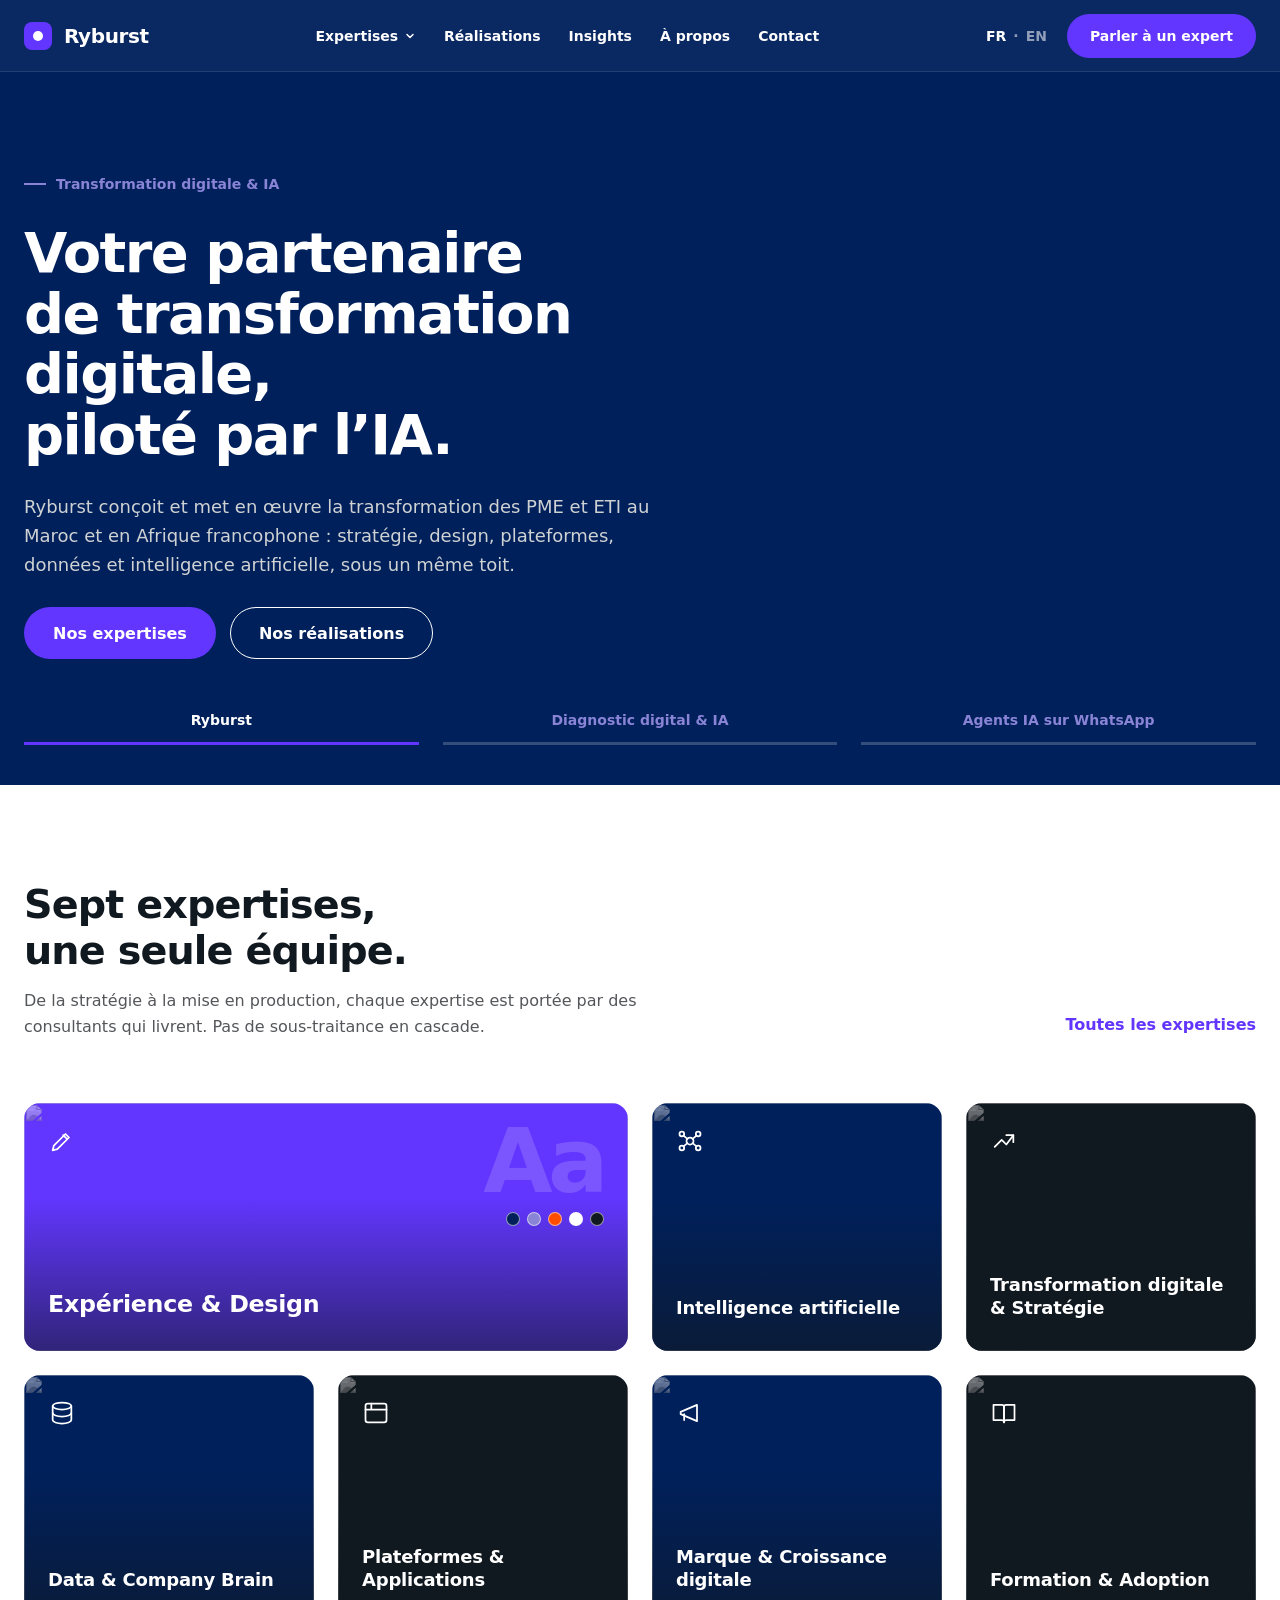
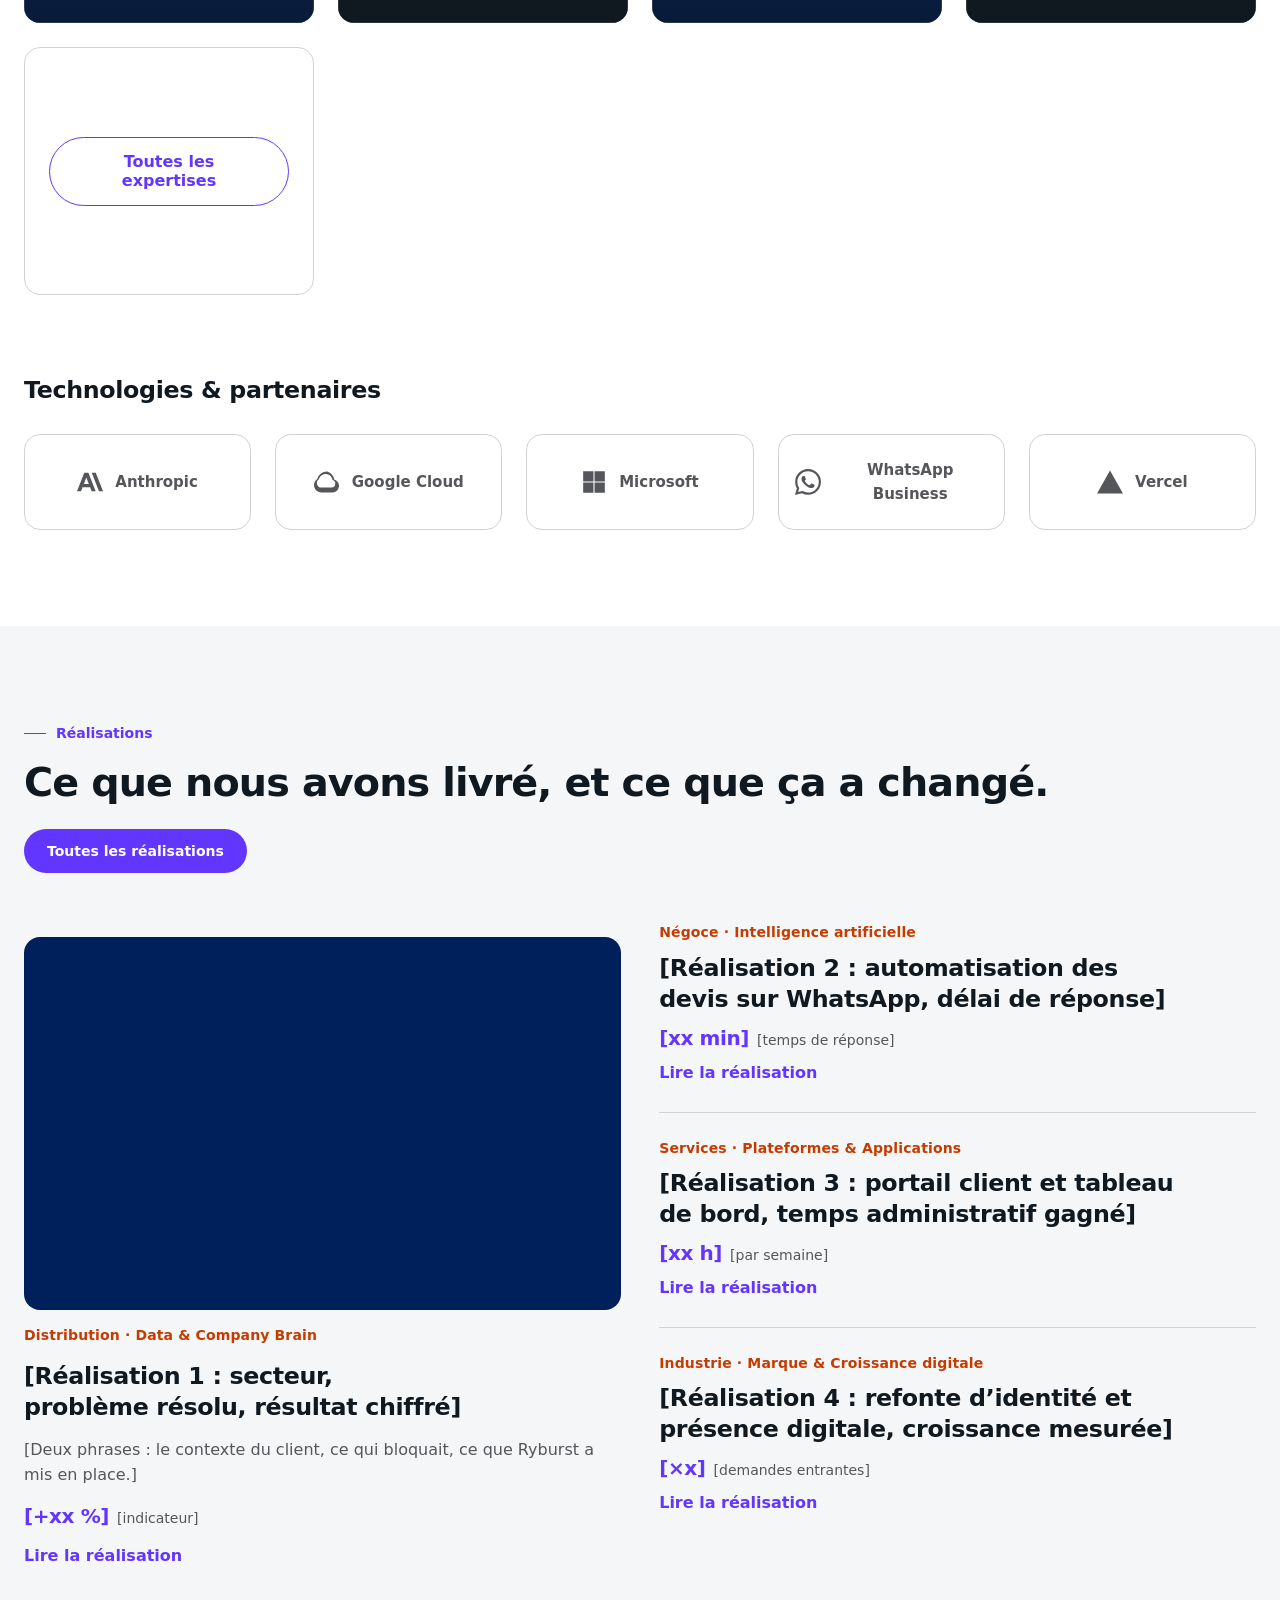
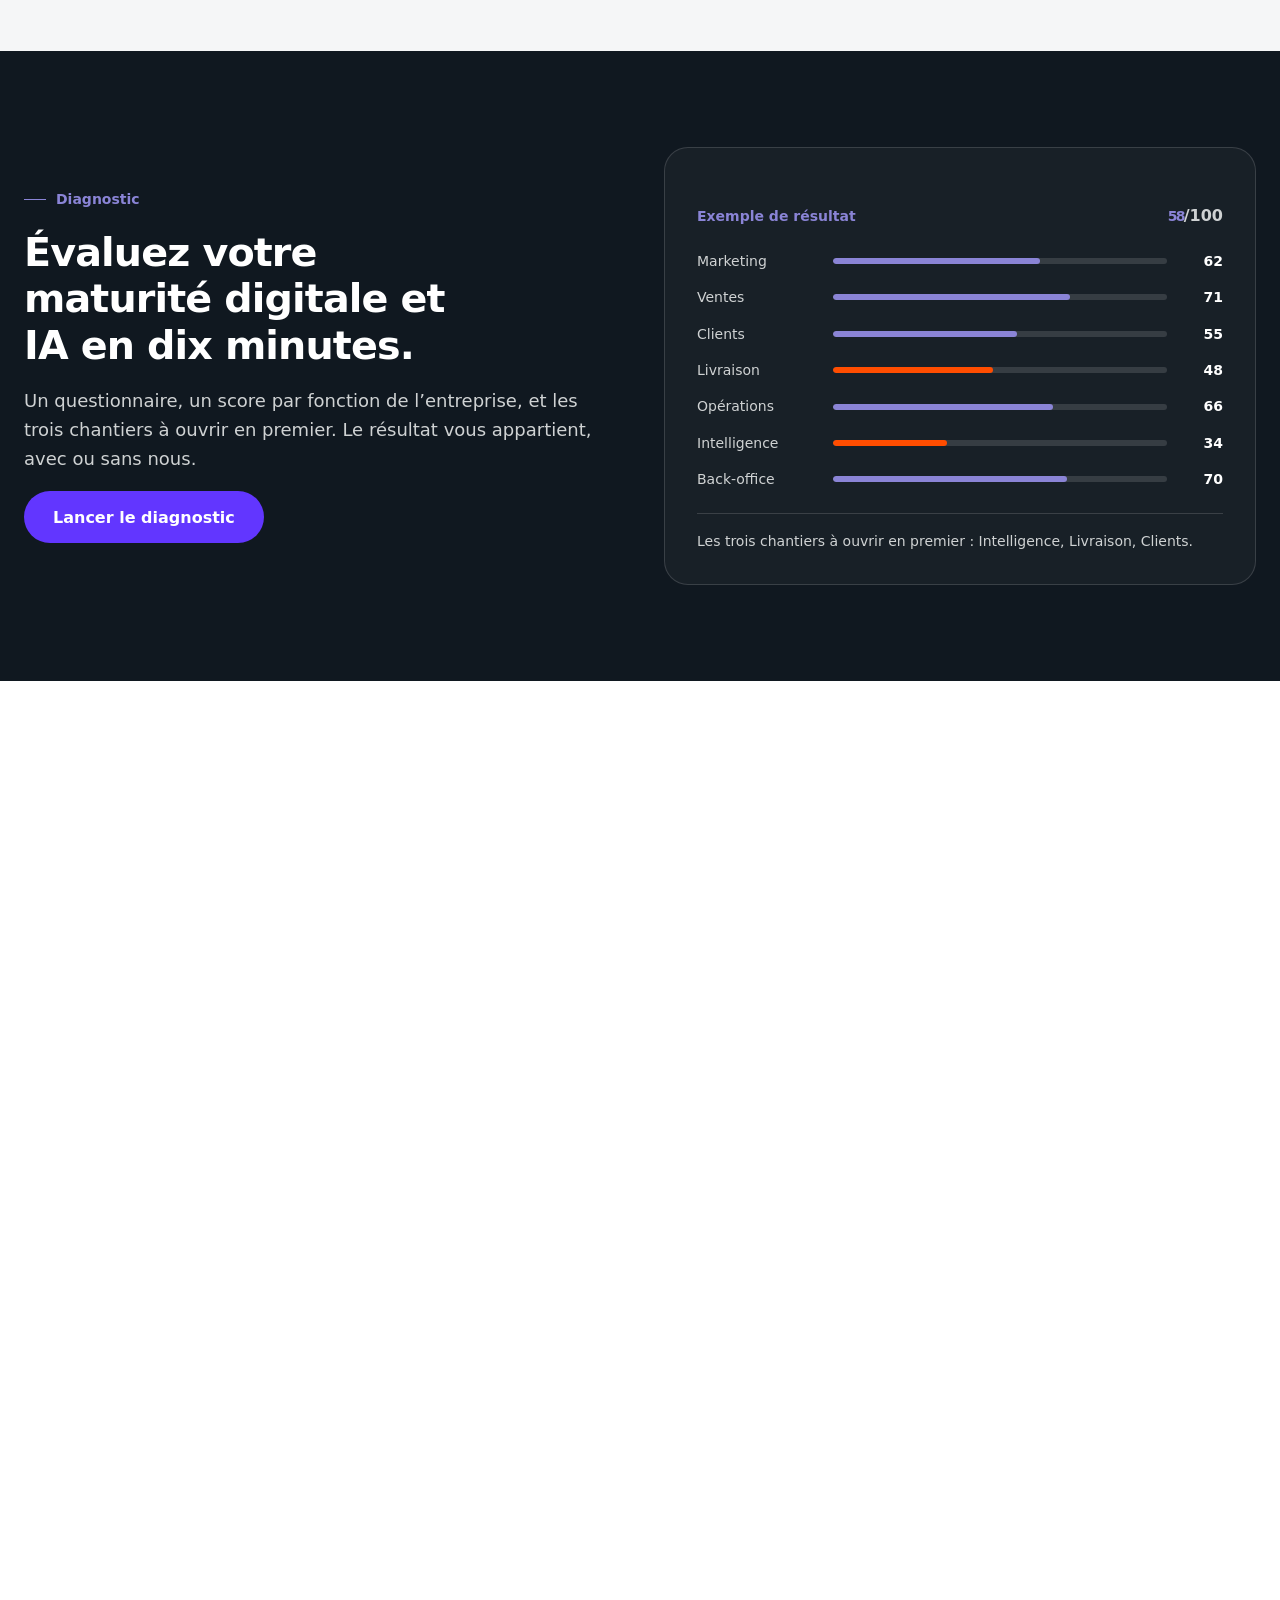
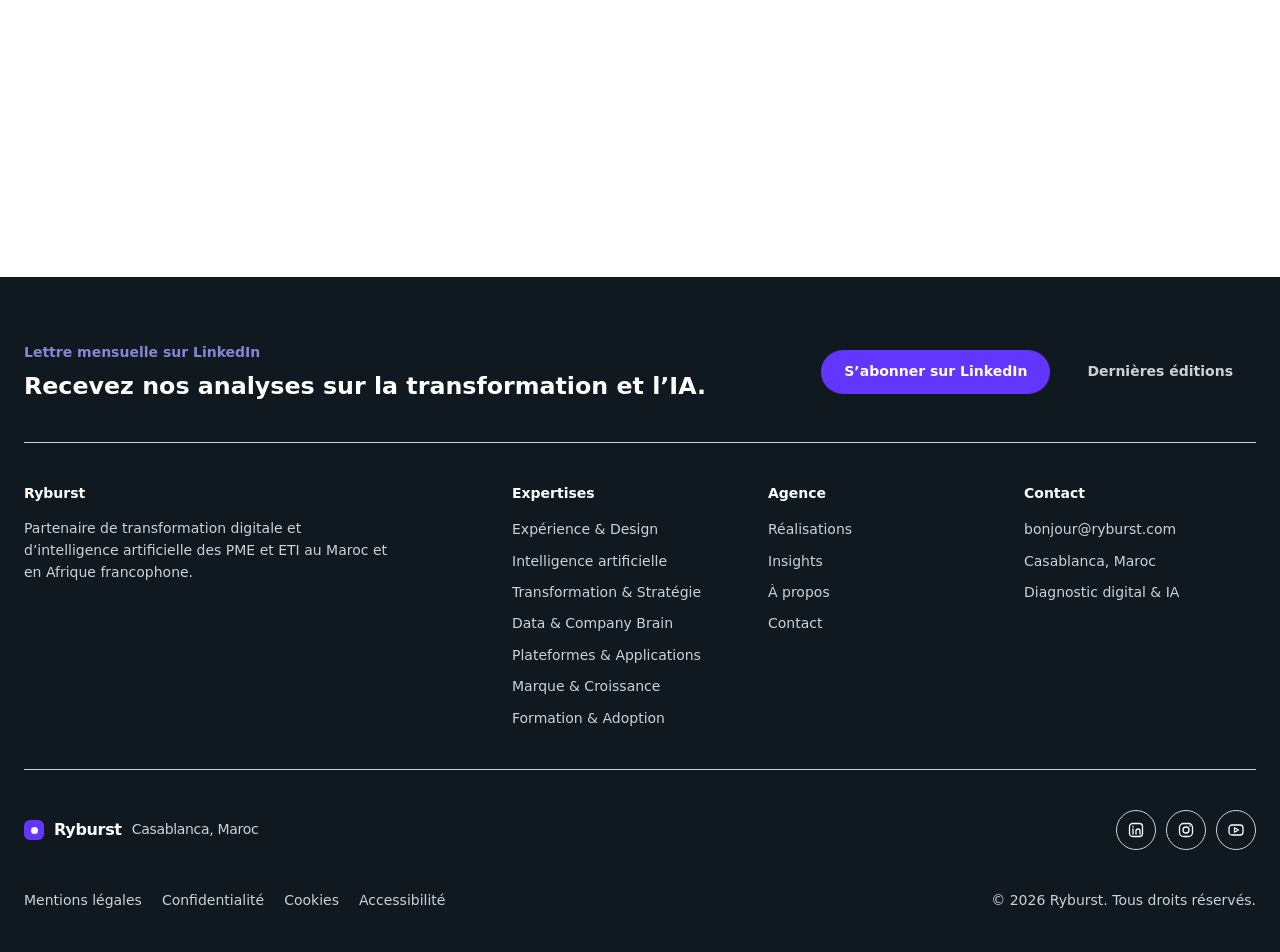
==== commit b68b9ee5: "Révélations sûres, images recalibrées, résultat chiffré allégé - les animations d'apparition ne masq" ====
--- a/index.html
+++ b/index.html
@@ -18,12 +18,12 @@
 <meta name="twitter:card" content="summary_large_image">
 <link rel="preconnect" href="https://rahmounirabii.github.io/ryburst-accueil">
 <link rel="preload" href="/ryburst-accueil/fonts/inter-latin.woff2" as="font" type="font/woff2" crossorigin>
-<style>@charset "utf-8";@font-face{font-family:'Inter';font-style:normal;font-weight:100 900;font-display:swap;src:url('/ryburst-accueil/fonts/inter-latin-ext.woff2') format('woff2');unicode-range:U+0100-02BA,U+02BD-02C5,U+02C7-02CC,U+02CE-02D7,U+02DD-02FF,U+0304,U+0308,U+0329,U+1D00-1DBF,U+1E00-1E9F,U+1EF2-1EFF,U+2020,U+20A0-20AB,U+20AD-20C0,U+2113,U+2C60-2C7F,U+A720-A7FF}@font-face{font-family:'Inter';font-style:normal;font-weight:100 900;font-display:swap;src:url('/ryburst-accueil/fonts/inter-latin.woff2') format('woff2');unicode-range:U+0000-00FF,U+0131,U+0152-0153,U+02BB-02BC,U+02C6,U+02DA,U+02DC,U+0304,U+0308,U+0329,U+2000-206F,U+20AC,U+2122,U+2191,U+2193,U+2212,U+2215,U+FEFF,U+FFFD}@font-face{font-family:'Inter fallback';src:local('Arial');size-adjust:107%;ascent-override:90%;descent-override:22.43%;line-gap-override:0%}:root{--bleu:#00205C; --violet:#6236FF; --lavande:#8A84D6; --orange:#FF4D00;--onyx:#101820; --ardoise:#54565A; --perle:#CFD2D3; --blanc:#FFFFFF;--orange-txt:#C43C00;--surface:#F5F6F7;--trait:var(--perle);--trait-sombre:rgba(207,210,211,.18);--violet-voile:rgba(98,54,255,.08);--lavande-voile:rgba(138,132,214,.16);--font:'Inter','Inter fallback',system-ui,-apple-system,'Segoe UI',Helvetica,Arial,sans-serif;--t-h1:clamp(2.25rem,1.35rem + 2.85vw,3.5rem);--t-h2:clamp(1.75rem,1.28rem + 1.5vw,2.5rem);--t-h3:clamp(1.25rem,1.1rem + .48vw,1.5rem);--t-lead:clamp(1.0625rem,1rem + .2vw,1.125rem);--t-body:1rem; --t-small:.875rem; --t-micro:.75rem;--gutter:clamp(1.25rem,.9rem + 1.6vw,1.5rem);--maxw:1280px;--section:clamp(3rem,1.7rem + 5.4vw,6rem);--gap:clamp(1rem,.6rem + 1.4vw,1.5rem);--r-s:8px; --r-m:16px; --r-l:24px; --r-pill:999px;--ease:cubic-bezier(.2,.7,.2,1);--ombre-carte:0 10px 30px rgba(0,32,80,.06);--ombre-lift:0 18px 40px rgba(0,32,80,.10);--header-h:72px;}@media (max-width:1024px){:root{--header-h:64px}}*,*::before,*::after{box-sizing:border-box}html{-webkit-text-size-adjust:100%;scroll-behavior:smooth;scroll-padding-top:calc(var(--header-h) + 16px)}body{margin:0;background:var(--blanc);color:var(--ardoise);font:400 var(--t-body)/1.6 var(--font);font-synthesis-weight:none;-webkit-font-smoothing:antialiased;text-rendering:optimizeLegibility;overflow-x:hidden;}img,svg,video,canvas{display:block;max-width:100%}img{height:auto;background:var(--surface)}h1,h2,h3,h4,p,figure,blockquote,ul,ol,dl{margin:0}ul,ol{padding:0;list-style:none}a{color:var(--violet);text-decoration:none}button{font:inherit;color:inherit;background:none;border:0;padding:0}:focus-visible{outline:2px solid var(--violet);outline-offset:3px;border-radius:4px}::selection{background:var(--violet);color:#fff}h1,h2,h3,.h1,.h2,.h3{color:var(--onyx);font-weight:700;line-height:1.15;letter-spacing:-.022em;text-wrap:balance}h1,.h1{font-size:var(--t-h1);line-height:1.08;letter-spacing:-.028em}h2,.h2{font-size:var(--t-h2);line-height:1.18}h3,.h3{font-size:var(--t-h3);line-height:1.3;font-weight:600;letter-spacing:-.014em}p{text-wrap:pretty}.lead{font-size:var(--t-lead);line-height:1.6;max-width:36em}.small{font-size:var(--t-small);line-height:1.55}.kicker{display:block;font-size:var(--t-small);font-weight:600;letter-spacing:.01em;color:var(--orange-txt)}.dark .kicker,.deep .kicker,.tuile .kicker,.carriere .kicker{color:var(--orange)}.eyebrow{display:flex;align-items:center;gap:10px;font-size:var(--t-small);font-weight:600;color:var(--violet)}.eyebrow::before{content:"";width:22px;height:1.5px;background:currentColor;flex:none}.num{font-variant-numeric:tabular-nums;font-feature-settings:"tnum" 1}.dark{background:var(--onyx);color:var(--perle)}.deep{background:var(--bleu);color:var(--perle)}.dark h1,.dark h2,.dark h3,.dark h4,.deep h1,.deep h2,.deep h3,.deep h4,.hero h1,.hero h2,.hero h3,.hero-page h1,.hero-page h2,.hero-page h3,.carriere h1,.carriere h2,.carriere h3,.dark .h1,.deep .h1,.hero .h1,.hero-page .h1{color:#fff}.dark .eyebrow,.deep .eyebrow,.hero .eyebrow,.hero-page .eyebrow,.carriere .eyebrow{color:var(--lavande)}.dark p,.deep p,.hero p,.hero-page p{color:var(--perle)}.band{background:var(--surface)}.wrap{width:100%;max-width:var(--maxw);margin-inline:auto;padding-inline:var(--gutter)}.section{padding-block:var(--section)}.section--top0{padding-top:0}.grid{display:grid;gap:var(--gap)}.cols-12{grid-template-columns:repeat(12,minmax(0,1fr))}.stack{display:flex;flex-direction:column}.row{display:flex;align-items:center;gap:var(--gap);flex-wrap:wrap}.between{display:flex;align-items:flex-end;justify-content:space-between;gap:var(--gap);flex-wrap:wrap}.rule{border:0;height:1px;background:var(--trait);margin:0}.dark .rule,.deep .rule{background:var(--trait-sombre)}.skip{position:fixed;left:16px;top:-64px;z-index:200;background:var(--violet);color:#fff;padding:12px 20px;border-radius:var(--r-s);font-weight:600;transition:top .2s var(--ease)}.skip:focus{top:16px;color:#fff}.vh{position:absolute;width:1px;height:1px;padding:0;margin:-1px;overflow:hidden;clip:rect(0 0 0 0);white-space:nowrap;border:0}.btn{display:inline-flex;align-items:center;justify-content:center;gap:10px;min-height:52px;padding:14px 28px;border-radius:var(--r-pill);font-weight:600;font-size:var(--t-body);line-height:1.2;text-align:center;cursor:pointer;border:1px solid transparent;transition:background-color .2s ease-out,color .2s ease-out,border-color .2s ease-out,transform .2s ease-out,box-shadow .2s ease-out;}.btn--sm{min-height:44px;padding:11px 22px;font-size:var(--t-small)}.btn--p{background:var(--violet);color:#fff}.btn--p:hover{background:var(--bleu);color:#fff;transform:translateY(-2px);box-shadow:0 10px 24px rgba(0,32,92,.22)}.btn--s{border-color:var(--onyx);color:var(--onyx)}.btn--s:hover{background:rgba(207,210,211,.25);color:var(--onyx)}.dark .btn--s,.deep .btn--s,.hero .btn--s,.hero-page .btn--s,.carriere .btn--s{border-color:#fff;color:#fff}.dark .btn--s:hover,.deep .btn--s:hover,.hero .btn--s:hover,.hero-page .btn--s:hover,.carriere .btn--s:hover{background:rgba(255,255,255,.12);color:#fff}.btn--g{border-color:var(--violet);color:var(--violet)}.btn--g:hover{background:var(--violet-voile);color:var(--violet)}.btn--w{background:#fff;color:var(--violet)}.btn--w:hover{background:var(--bleu);color:#fff;transform:translateY(-2px)}.lien{position:relative;display:inline-block;font-weight:600;color:var(--violet);padding-bottom:2px}.lien::after{content:"";position:absolute;inset:auto 0 0 0;height:1.5px;background:currentColor;transform:scaleX(0);transform-origin:left;transition:transform .15s ease-in-out}.lien:hover::after,a:hover>.lien::after,a:focus-visible>.lien::after{transform:scaleX(1)}.dark .lien,.deep .lien{color:var(--lavande)}.header{position:sticky;top:0;z-index:60;height:var(--header-h);background:rgba(0,32,92,.96);color:#fff;border-bottom:1px solid rgba(255,255,255,.10);transition:background-color .35s var(--ease),color .35s var(--ease),border-color .35s var(--ease);}.header.clair{background:rgba(255,255,255,.86);backdrop-filter:blur(12px);-webkit-backdrop-filter:blur(12px);color:var(--onyx);border-bottom-color:var(--trait)}.header .wrap{height:var(--header-h);display:flex;align-items:center;justify-content:space-between;gap:24px}.marque{display:flex;align-items:center;gap:12px;color:inherit;font-weight:700;font-size:1.25rem;letter-spacing:-.02em}.sceau{width:28px;height:28px;border-radius:var(--r-s);background:var(--violet);display:grid;place-items:center;flex:none}.sceau i{width:10px;height:10px;border-radius:var(--r-pill);background:#fff}.nav{display:flex;align-items:center;gap:28px}.nav>li{position:relative}.nav a,.nav button{position:relative;display:inline-flex;align-items:center;gap:6px;height:var(--header-h);font-size:var(--t-small);font-weight:600;color:inherit;cursor:pointer}.nav a::after,.nav button::after{content:"";position:absolute;left:0;right:0;bottom:22px;height:1.5px;background:var(--violet);transform:scaleX(0);transform-origin:left;transition:transform .15s ease-in-out}.nav a:hover,.nav button:hover{color:var(--violet)}.nav a:hover::after,.nav button:hover::after,.nav a[aria-current="page"]::after,.mega-hote:hover>button::after,.mega-hote:focus-within>button::after{transform:scaleX(1)}.nav a[aria-current="page"]{color:var(--violet)}.nav .chev{width:12px;height:12px;transition:transform .2s var(--ease)}.mega-hote:hover .chev,.mega-hote:focus-within .chev{transform:rotate(180deg)}.outils{display:flex;align-items:center;gap:20px}.lang{display:inline-flex;align-items:center;gap:7px;font-size:var(--t-small);font-weight:600;color:inherit}.lang b{font-weight:600}.lang span{opacity:.55}.burger{width:44px;height:44px;display:none;align-items:center;justify-content:center;cursor:pointer;color:inherit}.mega{position:absolute;left:50%;top:var(--header-h);transform:translate(-50%,10px);width:min(1120px,calc(100vw - 48px));background:#fff;color:var(--ardoise);border:1px solid var(--trait);border-radius:var(--r-l);box-shadow:var(--ombre-lift);padding:28px;display:grid;grid-template-columns:1.55fr .85fr .95fr;gap:28px;opacity:0;visibility:hidden;transition:opacity .2s var(--ease),transform .2s var(--ease),visibility .2s}.mega-hote:hover .mega,.mega-hote:focus-within .mega{opacity:1;visibility:visible;transform:translate(-50%,0)}.mega h4{font-size:var(--t-small);font-weight:600;color:var(--ardoise);margin-bottom:14px}.mega ul{display:grid;gap:2px}.mega--svc ul{grid-template-columns:1fr 1fr;column-gap:20px}.mega li a{display:grid;grid-template-columns:20px 1fr;gap:12px;align-items:start;padding:10px 12px;border-radius:12px;height:auto;color:var(--onyx);font-weight:600;font-size:.9375rem;line-height:1.35;transition:background-color .15s ease-in-out}.mega li a::after{display:none}.mega li a:hover{background:var(--surface);color:var(--onyx)}.mega li a svg{width:20px;height:20px;color:var(--violet);margin-top:1px}.mega li a small{display:block;font-weight:400;font-size:.8125rem;color:var(--ardoise);margin-top:2px}.mega-carte{background:var(--bleu);color:#fff;border-radius:var(--r-m);padding:24px;display:flex;flex-direction:column;gap:12px}.mega-carte strong{font-size:1.125rem;line-height:1.3;font-weight:600}.mega-carte p{color:var(--perle);font-size:var(--t-small)}.mega-carte .btn{margin-top:auto;align-self:flex-start}.tiroir{position:fixed;inset:0;z-index:70;background:var(--bleu);color:#fff;padding:20px var(--gutter) 40px;display:flex;flex-direction:column;gap:28px;overflow:auto;transform:translateX(100%);visibility:hidden;transition:transform .45s cubic-bezier(.77,0,.18,1),visibility .45s}body.menu .tiroir{transform:none;visibility:visible}.tiroir-haut{display:flex;align-items:center;justify-content:space-between;min-height:44px}.tiroir nav{display:grid}.tiroir nav>a{display:block;padding:15px 0;font-size:1.75rem;font-weight:700;line-height:1.2;letter-spacing:-.025em;color:#fff;border-bottom:1px solid rgba(255,255,255,.14)}.tiroir .sous{display:grid;gap:2px;padding:12px 0 4px}.tiroir .sous a{display:block;padding:9px 0;font-size:var(--t-body);font-weight:600;color:var(--perle)}.tiroir .bas{margin-top:auto;display:grid;gap:16px}.hero{position:relative;background:var(--bleu);color:var(--perle);overflow:hidden;contain:layout paint}.hero canvas{position:absolute;inset:0;width:100%;height:100%;z-index:0;opacity:0;transition:opacity 1.1s var(--ease)}body.pret .hero canvas{opacity:1}.hero .wrap{position:relative;z-index:1;padding-block:clamp(3rem,1.5rem + 6vw,7rem) clamp(2rem,1rem + 3vw,2.5rem);min-height:min(88vh,680px);display:flex;flex-direction:column;justify-content:space-between;gap:clamp(2rem,4vw,3.5rem)}.diapos{display:grid;max-width:min(680px,100%)}.diapo{grid-area:1/1;display:flex;flex-direction:column;gap:clamp(1.25rem,2.2vw,1.75rem);opacity:0;transform:translateY(12px);transition:opacity .55s var(--ease),transform .55s var(--ease);pointer-events:none}.diapo.actif{opacity:1;transform:none;pointer-events:auto}.diapo h1,.diapo .h1{color:#fff}.diapo .lead{color:var(--perle)}.diapo .actions{display:flex;flex-wrap:wrap;gap:14px}.onglets{display:grid;grid-template-columns:repeat(3,minmax(0,1fr));gap:var(--gap)}.onglet{display:grid;gap:12px;text-align:center;cursor:pointer;color:var(--lavande);font-size:var(--t-small);font-weight:600;line-height:1.35;transition:color .2s}.onglet[aria-selected="true"]{color:#fff}.onglet .piste{height:3px;background:rgba(255,255,255,.2);overflow:hidden}.onglet .piste i{display:block;height:100%;width:0;background:var(--violet)}.onglet[aria-selected="true"] .piste i{animation:progresse 7s linear forwards}@keyframes progresse{to{width:100%}}.hero-page{position:relative;background:var(--bleu);color:var(--perle);overflow:hidden;isolation:isolate}.hero-page .orbe{position:absolute;right:-8%;top:50%;translate:0 -50%;width:min(640px,58%);aspect-ratio:1;z-index:0;opacity:.85;pointer-events:none}.hero-page .wrap{position:relative;z-index:1;padding-block:clamp(2.5rem,1.4rem + 4.4vw,4.5rem) clamp(2.5rem,1.4rem + 4.4vw,4.5rem);display:grid;gap:20px;max-width:var(--maxw)}.hero-page .lead{color:var(--perle)}.fil{display:flex;flex-wrap:wrap;align-items:center;gap:8px;font-size:var(--t-small);color:var(--lavande)}.fil a{color:var(--lavande)}.fil a:hover{color:#fff}.fil li{display:flex;align-items:center;gap:8px}.fil li+li::before{content:"";width:4px;height:4px;border-radius:50%;background:currentColor;opacity:.5}.fil [aria-current]{color:#fff}.tuiles{display:grid;grid-template-columns:repeat(4,minmax(0,1fr));gap:var(--gap)}.tuile{position:relative;display:flex;flex-direction:column;justify-content:space-between;gap:24px;min-height:248px;padding:24px;border-radius:var(--r-m);overflow:hidden;color:#fff;background:var(--bleu);transition:transform .2s ease-out,box-shadow .2s ease-out}.tuile:hover{color:#fff;transform:translateY(-4px);box-shadow:var(--ombre-lift)}.tuile>*{position:relative;z-index:2}.tuile .fond{position:absolute;inset:0;z-index:0;width:100%;height:100%;object-fit:cover;opacity:.42;filter:saturate(0) contrast(1.08);transition:transform .7s var(--ease),opacity .3s ease-out}.tuile:hover .fond{transform:scale(1.06);opacity:.55}.tuile::after{content:"";position:absolute;inset:0;z-index:1;background:linear-gradient(to top,rgba(16,24,32,.6),rgba(16,24,32,0) 62%)}.tuile--onyx{background:var(--onyx)}.tuile--violet{background:var(--violet)}.tuile--large{grid-column:span 2}.tuile .ico{width:28px;height:28px;transition:transform .35s var(--ease)}.tuile:hover .ico{transform:translateX(4px)}.tuile .corps{display:grid;gap:8px}.tuile .nom{font-weight:600;font-size:1.125rem;line-height:1.3;letter-spacing:-.012em}.tuile--large .nom{font-size:var(--t-h3)}.tuile .dit{font-size:var(--t-small);line-height:1.5;color:var(--perle);max-height:0;opacity:0;overflow:hidden;transition:max-height .35s var(--ease),opacity .3s ease-out}.tuile:hover .dit,.tuile:focus-visible .dit{max-height:84px;opacity:1}.tuile .signe{position:absolute;z-index:2;right:24px;top:18px;display:flex;flex-direction:column;align-items:flex-end;gap:10px;pointer-events:none}.tuile .signe .aa{font-weight:700;font-size:clamp(4rem,7vw,7.5rem);line-height:.9;letter-spacing:-.05em;color:rgba(255,255,255,.16)}.tuile .signe .nuancier{display:flex;gap:7px}.tuile .signe .nuancier i{width:14px;height:14px;border-radius:50%;border:1.5px solid rgba(255,255,255,.55)}.tuile--plus{background:none;border:1px solid var(--trait);min-height:248px;align-items:center;justify-content:center;color:var(--violet)}.tuile--plus:hover{background:var(--violet-voile);color:var(--violet);transform:translateY(-4px);box-shadow:none}.tuile--plus::after{display:none}.technos{display:grid;grid-template-columns:repeat(5,minmax(0,1fr));gap:var(--gap);margin-top:28px}.techno{min-height:96px;border:1px solid var(--trait);border-radius:var(--r-m);display:flex;align-items:center;justify-content:center;gap:12px;padding:16px;font-weight:600;font-size:.9375rem;color:var(--ardoise);text-align:center;transition:border-color .2s ease-out,transform .2s ease-out,color .2s ease-out}.techno:hover{border-color:var(--lavande);color:var(--onyx);transform:translateY(-2px)}.techno svg{width:26px;height:26px;fill:currentColor;flex:none}.media{position:relative;border-radius:var(--r-m);overflow:hidden;background:var(--bleu);aspect-ratio:4/3}.media img{position:absolute;inset:0;width:100%;height:100%;object-fit:cover;transition:transform .7s var(--ease)}.media--16{aspect-ratio:16/9}a:hover .media img{transform:scale(1.045)}.cartes{display:grid;grid-template-columns:repeat(3,minmax(0,1fr));gap:var(--gap)}.carte{display:grid;grid-template-rows:auto 1fr;border:1px solid var(--trait);border-radius:var(--r-l);overflow:hidden;background:#fff;color:inherit;box-shadow:var(--ombre-carte);transition:transform .2s ease-out,box-shadow .2s ease-out}.carte:hover{color:inherit;transform:translateY(-4px);box-shadow:var(--ombre-lift)}.carte .media{border-radius:0}.carte .corps{padding:24px;display:grid;gap:10px;align-content:start}.carte .meta{font-size:var(--t-small);color:var(--ardoise)}.cas{display:grid;grid-template-columns:repeat(2,minmax(0,1fr));gap:clamp(1.5rem,3vw,3rem)}.cas-phare{display:grid;gap:16px;align-content:start;color:inherit}.cas-phare:hover{color:inherit}.cas-liste{display:grid;align-content:start}.cas-item{display:grid;gap:10px;padding-block:26px;border-bottom:1px solid var(--trait);color:inherit}.cas-item:first-child{padding-top:0}.cas-item:last-child{border-bottom:0}.cas-item:hover{color:inherit}.chiffre{display:flex;align-items:baseline;gap:8px}.chiffre b{font-size:clamp(1.75rem,1.4rem + 1.2vw,2.25rem);font-weight:700;color:var(--onyx);letter-spacing:-.03em;line-height:1}.chiffre span{font-size:var(--t-small);color:var(--ardoise)}.diag .wrap{display:grid;grid-template-columns:minmax(0,1fr) minmax(0,1fr);gap:clamp(2rem,4vw,3rem);align-items:center}.diag .texte{display:grid;gap:18px;justify-items:start}.score{border:1px solid var(--trait-sombre);border-radius:var(--r-l);padding:clamp(1.5rem,3vw,2rem);display:grid;gap:22px;background:rgba(255,255,255,.035)}.score-haut{display:flex;align-items:baseline;justify-content:space-between;gap:16px}.score-haut span{color:var(--lavande);font-size:var(--t-small);font-weight:600}.score-haut b{font-size:3rem;font-weight:700;color:#fff;letter-spacing:-.035em;line-height:1}.score-haut b small{font-size:1rem;font-weight:600;color:var(--perle);letter-spacing:0}.barres{display:grid;gap:14px}.barre{display:grid;grid-template-columns:7.5rem 1fr 2.5rem;align-items:center;gap:16px;font-size:var(--t-small);color:var(--perle)}.barre .piste{height:6px;border-radius:var(--r-pill);background:rgba(255,255,255,.13);overflow:hidden}.barre .piste i{display:block;height:100%;width:var(--v);border-radius:var(--r-pill);background:var(--lavande)}.barre--bas .piste i{background:var(--orange)}.barre em{font-style:normal;text-align:right;color:#fff;font-weight:600}.score.vu .barre .piste i{animation:pousse 1.1s var(--ease) both;animation-delay:calc(var(--i) * 75ms)}@keyframes pousse{from{width:0}to{width:var(--v)}}.score-pied{font-size:var(--t-small);color:var(--perle);border-top:1px solid var(--trait-sombre);padding-top:16px}.methode{display:grid;grid-template-columns:repeat(4,minmax(0,1fr));gap:var(--gap);counter-reset:etape}.etape{position:relative;display:grid;gap:12px;padding-top:28px;border-top:1px solid var(--trait)}.etape::before{counter-increment:etape;content:"0" counter(etape);position:absolute;top:-.85em;left:0;background:var(--blanc);padding-right:12px;font-size:var(--t-small);font-weight:700;color:var(--violet);font-variant-numeric:tabular-nums}.band .etape::before{background:var(--surface)}.etape h3{font-size:1.125rem}.apropos .wrap{display:grid;grid-template-columns:minmax(0,7fr) minmax(0,5fr);gap:clamp(2rem,4vw,3rem);align-items:center}.apropos .texte{display:grid;gap:20px;justify-items:start}.puces{display:flex;flex-wrap:wrap;gap:10px}.puce{display:inline-flex;align-items:center;min-height:40px;padding:0 16px;border:1px solid var(--trait);border-radius:var(--r-pill);font-size:var(--t-small);font-weight:600;color:var(--onyx)}.cerveau{background:var(--bleu);border-radius:var(--r-l);padding:clamp(1.5rem,3vw,2rem);color:#fff;display:grid;gap:18px}.cerveau svg{width:100%;height:auto}.cerveau .lien-l{stroke:var(--lavande);stroke-opacity:.55;stroke-width:1.5;fill:none}.cerveau .noeud{fill:var(--bleu);stroke:var(--lavande);stroke-width:1.5;transform-box:fill-box;transform-origin:center}.cerveau .coeur{fill:var(--violet);transform-box:fill-box;transform-origin:center}.cerveau text{font:600 12px var(--font);fill:var(--perle)}.cerveau .coeur-txt{font-weight:700;fill:#fff}.cerveau .legende{font-size:var(--t-small);color:var(--perle)}.cerveau.vu .lien-l{stroke-dasharray:1;stroke-dashoffset:1;animation:trace 1s var(--ease) both;animation-delay:calc(var(--i) * 85ms)}.cerveau.vu .noeud,.cerveau.vu .coeur{transform:scale(0);animation:eclot .45s var(--ease) both;animation-delay:calc(.48s + var(--i) * 85ms)}.cerveau.vu text{opacity:0;animation:parait .45s var(--ease) both;animation-delay:calc(.9s + var(--i) * 55ms)}@keyframes trace{to{stroke-dashoffset:0}}@keyframes eclot{to{transform:scale(1)}}@keyframes parait{to{opacity:1}}.carriere{position:relative;border-radius:var(--r-l);overflow:hidden;background:var(--onyx);color:#fff;padding:clamp(1.5rem,4vw,3rem);min-height:360px;display:grid;align-content:center;gap:22px;isolation:isolate}.carriere>*{position:relative;z-index:2}.carriere .fond{position:absolute;inset:0;z-index:0;width:100%;height:100%;object-fit:cover;opacity:.4}.carriere::after{content:"";position:absolute;inset:0;z-index:1;background:linear-gradient(90deg,rgba(16,24,32,.94) 0%,rgba(16,24,32,.6) 58%,rgba(16,24,32,.25) 100%)}.carriere p{color:#fff;font-size:var(--t-h3);font-weight:600;line-height:1.3;max-width:22em}.carriere .btn{justify-self:start}.duo{display:grid;grid-template-columns:repeat(2,minmax(0,1fr))}.duo>div{min-height:340px;display:flex;flex-direction:column;align-items:center;justify-content:center;gap:22px;padding:clamp(2.5rem,5vw,3.5rem) var(--gutter);text-align:center}.duo h2{color:#fff;font-size:var(--t-h3);max-width:20em}.duo .a{background:var(--bleu)}.duo .b{background:var(--violet)}.prose{display:grid;gap:18px;max-width:38em}.prose p{font-size:var(--t-lead);line-height:1.65}.faire{display:grid;grid-template-columns:repeat(2,minmax(0,1fr));gap:clamp(1.5rem,3vw,2.5rem)}.faire-item{display:grid;gap:8px;padding-top:22px;border-top:1px solid var(--trait)}.faire-item h3{font-size:1.125rem}.livrables{display:grid;gap:0}.livrable{display:grid;grid-template-columns:22px 1fr;gap:14px;align-items:start;padding-block:16px;border-bottom:1px solid var(--trait-sombre);font-size:var(--t-lead);color:var(--perle)}.livrable:last-child{border-bottom:0}.livrable svg{width:22px;height:22px;color:var(--lavande);margin-top:3px}.paire{display:grid;grid-template-columns:minmax(0,5fr) minmax(0,7fr);gap:clamp(2rem,4vw,3rem);align-items:start}.paire--inv{grid-template-columns:minmax(0,7fr) minmax(0,5fr)}.liste-exp{display:grid;grid-template-columns:repeat(2,minmax(0,1fr));gap:var(--gap)}.exp-carte{display:grid;grid-template-columns:minmax(0,1fr);border:1px solid var(--trait);border-radius:var(--r-l);overflow:hidden;background:#fff;color:inherit;transition:transform .2s ease-out,box-shadow .2s ease-out,border-color .2s ease-out}.exp-carte:hover{color:inherit;transform:translateY(-4px);box-shadow:var(--ombre-lift);border-color:transparent}.exp-carte .media{border-radius:0;aspect-ratio:21/9}.exp-carte .corps{padding:24px;display:grid;gap:10px;align-content:start}.pied{background:var(--onyx);color:var(--perle);padding-block:clamp(2.5rem,5vw,4rem) 2.5rem}.pied a{color:var(--perle)}.pied .btn--p,.pied .btn--p:hover{color:#fff}.pied a:hover{color:#fff}.pied .lettre{display:flex;align-items:center;justify-content:space-between;gap:24px;flex-wrap:wrap}.pied .lettre .t{display:grid;gap:8px}.pied .lettre span{color:var(--lavande);font-size:var(--t-small);font-weight:600}.pied .lettre strong{color:#fff;font-size:var(--t-h3);font-weight:600;line-height:1.3}.pied .cols{display:grid;grid-template-columns:2fr 1fr 1fr 1fr;gap:var(--gap)}.pied .titre-col{font-size:var(--t-small);font-weight:600;line-height:1.5;letter-spacing:0;color:#fff;margin-bottom:14px}.pied .cols ul{display:grid;gap:9px;font-size:var(--t-small)}.pied .base{display:flex;align-items:center;justify-content:space-between;gap:16px;flex-wrap:wrap;font-size:var(--t-small)}.pied .marque{font-size:1rem;color:#fff}.pied .marque .sceau{width:20px;height:20px;border-radius:6px}.pied .marque .sceau i{width:7px;height:7px}.socials{display:flex;gap:10px}.socials a{width:40px;height:40px;border-radius:var(--r-pill);border:1px solid var(--perle);display:grid;place-items:center;color:#fff;transition:background-color .2s ease-out,border-color .2s ease-out}.socials a:hover{background:var(--violet);border-color:var(--violet)}.socials svg{width:18px;height:18px}.form{display:grid;gap:18px}.champ{display:grid;gap:8px}.champ label{font-size:var(--t-small);font-weight:600;color:var(--onyx)}.champ input,.champ select,.champ textarea{width:100%;min-height:52px;padding:14px 16px;border:1.5px solid var(--trait);border-radius:var(--r-s);font:400 var(--t-body)/1.5 var(--font);color:var(--onyx);background:#fff;transition:border-color .15s ease-in-out,box-shadow .15s ease-in-out}.champ textarea{min-height:140px;resize:vertical}.champ input:focus,.champ select:focus,.champ textarea:focus{outline:0;border-color:var(--violet);box-shadow:0 0 0 3px rgba(98,54,255,.2)}.champ .aide{font-size:var(--t-small);color:var(--ardoise)}.deux{display:grid;grid-template-columns:1fr 1fr;gap:18px}.note{display:flex;gap:12px;align-items:flex-start;padding:16px;border:1px solid var(--trait);border-radius:var(--r-m);background:var(--surface);font-size:var(--t-small)}.note svg{width:20px;height:20px;color:var(--violet);flex:none;margin-top:2px}.coord{display:grid;gap:22px;align-content:start}.coord-item{display:grid;grid-template-columns:22px 1fr;gap:14px;align-items:start}.coord-item svg{width:22px;height:22px;color:var(--violet);margin-top:2px}.coord-item strong{display:block;color:var(--onyx);font-weight:600}@media (prefers-reduced-motion:no-preference){.rev{opacity:0;transform:translateY(14px)}.rev.vu{animation:revele .62s var(--ease) both;animation-delay:calc(var(--i,0) * 65ms)}@keyframes revele{to{opacity:1;transform:none}}}@view-transition{navigation:auto}@media (prefers-reduced-motion:no-preference){::view-transition-old(root){animation:sortie .18s ease-in both}::view-transition-new(root){animation:entree .32s var(--ease) both}@keyframes sortie{to{opacity:0}}@keyframes entree{from{opacity:0;transform:translateY(8px)}}}main > section:nth-of-type(n+6){content-visibility:auto;contain-intrinsic-size:auto 760px}@media (max-width:1180px){.tuiles{grid-template-columns:repeat(3,minmax(0,1fr))}.technos{grid-template-columns:repeat(3,minmax(0,1fr))}.methode{grid-template-columns:repeat(2,minmax(0,1fr))}.pied .cols{grid-template-columns:1fr 1fr}}@media (max-width:1024px){.nav,.outils .lang,.outils .btn{display:none}.burger{display:flex}.hero .wrap{min-height:0}.hero-page .orbe{opacity:.4;right:-25%}.diag .wrap,.apropos .wrap,.paire,.paire--inv{grid-template-columns:1fr}.cas{grid-template-columns:1fr}.cartes,.liste-exp{grid-template-columns:1fr 1fr}.faire{grid-template-columns:1fr}}@media (max-width:760px){.tuiles{grid-template-columns:repeat(2,minmax(0,1fr))}.tuile{min-height:190px;padding:18px;gap:16px}.tuile--large{grid-column:span 2}.tuile .signe .aa{font-size:3.5rem}.tuile .dit{display:none}.technos{grid-template-columns:repeat(2,minmax(0,1fr))}.techno{min-height:76px;font-size:var(--t-small);gap:10px}.techno svg{width:22px;height:22px}.cartes,.liste-exp{grid-template-columns:1fr}.methode{grid-template-columns:1fr}.duo{grid-template-columns:1fr}.duo>div{min-height:0}.onglets{gap:8px}.onglet span{display:none}.diapo .actions .btn{width:100%}.barre{grid-template-columns:6rem 1fr 2.25rem;gap:12px}.score-haut b{font-size:2.5rem}.deux{grid-template-columns:1fr}.pied .cols{grid-template-columns:1fr}.carriere{min-height:0}.carriere::after{background:linear-gradient(180deg,rgba(16,24,32,.82),rgba(16,24,32,.94))}}@media (prefers-reduced-motion:reduce){html{scroll-behavior:auto}.chargeur{display:none!important}.hero canvas{opacity:1}.diapo{opacity:1;transform:none}.diapo:not(.actif){display:none}*,*::before,*::after{animation-duration:.001ms!important;animation-delay:0s!important;transition-duration:.001ms!important;scroll-behavior:auto!important}}.chargeur{position:fixed;inset:0;z-index:200;background:var(--bleu);color:#fff;display:flex;flex-direction:column;align-items:center;justify-content:center;gap:26px;transition:transform .8s cubic-bezier(.77,0,.18,1)}.chargeur.fini{transform:translateY(-100%)}.chargeur svg{width:72px;height:72px}.chargeur .anneau{fill:none;stroke:var(--lavande);stroke-width:2;stroke-dasharray:163.4;stroke-dashoffset:163.4;transform:rotate(-90deg);transform-origin:50% 50%;animation:tracer .9s var(--ease) .1s forwards}.chargeur .point{fill:var(--violet);transform:scale(0);transform-origin:50% 50%;animation:eclot .5s var(--ease) .6s forwards}.chargeur .nom{font-weight:700;font-size:1.5rem;letter-spacing:-.02em;display:flex}.chargeur .nom span{opacity:0;transform:translateY(8px);animation:parait-h .45s var(--ease) forwards}.chargeur .jauge{width:160px;height:2px;border-radius:2px;background:rgba(255,255,255,.18);overflow:hidden}.chargeur .jauge i{display:block;height:100%;width:0;background:var(--violet);animation:remplit 1.15s var(--ease) .15s forwards}@keyframes tracer{to{stroke-dashoffset:0}}@keyframes parait-h{to{opacity:1;transform:none}}@keyframes remplit{to{width:100%}}body.charge{overflow:hidden}@media print{.header,.tiroir,.chargeur,.duo,.onglets,.hero canvas{display:none!important}body{color:#000;background:#fff}a::after{content:" (" attr(href) ")";font-size:.8em;color:#555}}.mot-boite{display:inline-block;overflow:hidden;vertical-align:bottom;padding-bottom:.06em;margin-bottom:-.06em}.mot{display:inline-block}body.pret .diapo.actif .mot{animation:leve-masque .7s var(--ease) both;animation-delay:calc(var(--i) * 42ms)}@keyframes leve-masque{from{transform:translateY(105%)}to{transform:none}}@media (prefers-reduced-motion:reduce){.mot{transform:none!important;animation:none!important}}</style>
+<style>@charset "utf-8";@font-face{font-family:'Inter';font-style:normal;font-weight:100 900;font-display:swap;src:url('/ryburst-accueil/fonts/inter-latin-ext.woff2') format('woff2');unicode-range:U+0100-02BA,U+02BD-02C5,U+02C7-02CC,U+02CE-02D7,U+02DD-02FF,U+0304,U+0308,U+0329,U+1D00-1DBF,U+1E00-1E9F,U+1EF2-1EFF,U+2020,U+20A0-20AB,U+20AD-20C0,U+2113,U+2C60-2C7F,U+A720-A7FF}@font-face{font-family:'Inter';font-style:normal;font-weight:100 900;font-display:swap;src:url('/ryburst-accueil/fonts/inter-latin.woff2') format('woff2');unicode-range:U+0000-00FF,U+0131,U+0152-0153,U+02BB-02BC,U+02C6,U+02DA,U+02DC,U+0304,U+0308,U+0329,U+2000-206F,U+20AC,U+2122,U+2191,U+2193,U+2212,U+2215,U+FEFF,U+FFFD}@font-face{font-family:'Inter fallback';src:local('Arial');size-adjust:107%;ascent-override:90%;descent-override:22.43%;line-gap-override:0%}:root{--bleu:#00205C; --violet:#6236FF; --lavande:#8A84D6; --orange:#FF4D00;--onyx:#101820; --ardoise:#54565A; --perle:#CFD2D3; --blanc:#FFFFFF;--orange-txt:#C43C00;--surface:#F5F6F7;--trait:var(--perle);--trait-sombre:rgba(207,210,211,.18);--violet-voile:rgba(98,54,255,.08);--lavande-voile:rgba(138,132,214,.16);--font:'Inter','Inter fallback',system-ui,-apple-system,'Segoe UI',Helvetica,Arial,sans-serif;--t-h1:clamp(2.25rem,1.35rem + 2.85vw,3.5rem);--t-h2:clamp(1.75rem,1.28rem + 1.5vw,2.5rem);--t-h3:clamp(1.25rem,1.1rem + .48vw,1.5rem);--t-lead:clamp(1.0625rem,1rem + .2vw,1.125rem);--t-body:1rem; --t-small:.875rem; --t-micro:.75rem;--gutter:clamp(1.25rem,.9rem + 1.6vw,1.5rem);--maxw:1280px;--section:clamp(3rem,1.7rem + 5.4vw,6rem);--gap:clamp(1rem,.6rem + 1.4vw,1.5rem);--r-s:8px; --r-m:16px; --r-l:24px; --r-pill:999px;--ease:cubic-bezier(.2,.7,.2,1);--ombre-carte:0 10px 30px rgba(0,32,80,.06);--ombre-lift:0 18px 40px rgba(0,32,80,.10);--header-h:72px;}@media (max-width:1024px){:root{--header-h:64px}}*,*::before,*::after{box-sizing:border-box}html{-webkit-text-size-adjust:100%;scroll-behavior:smooth;scroll-padding-top:calc(var(--header-h) + 16px)}body{margin:0;background:var(--blanc);color:var(--ardoise);font:400 var(--t-body)/1.6 var(--font);font-synthesis-weight:none;-webkit-font-smoothing:antialiased;text-rendering:optimizeLegibility;overflow-x:hidden;}img,svg,video,canvas{display:block;max-width:100%}img{height:auto;background:transparent}h1,h2,h3,h4,p,figure,blockquote,ul,ol,dl{margin:0}ul,ol{padding:0;list-style:none}a{color:var(--violet);text-decoration:none}button{font:inherit;color:inherit;background:none;border:0;padding:0}:focus-visible{outline:2px solid var(--violet);outline-offset:3px;border-radius:4px}::selection{background:var(--violet);color:#fff}h1,h2,h3,.h1,.h2,.h3{color:var(--onyx);font-weight:700;line-height:1.15;letter-spacing:-.022em;text-wrap:balance}h1,.h1{font-size:var(--t-h1);line-height:1.08;letter-spacing:-.028em}h2,.h2{font-size:var(--t-h2);line-height:1.18}h3,.h3{font-size:var(--t-h3);line-height:1.3;font-weight:600;letter-spacing:-.014em}p{text-wrap:pretty}.lead{font-size:var(--t-lead);line-height:1.6;max-width:36em}.small{font-size:var(--t-small);line-height:1.55}.kicker{display:block;font-size:var(--t-small);font-weight:600;letter-spacing:.01em;color:var(--orange-txt)}.dark .kicker,.deep .kicker,.tuile .kicker,.carriere .kicker{color:var(--orange)}.eyebrow{display:flex;align-items:center;gap:10px;font-size:var(--t-small);font-weight:600;color:var(--violet)}.eyebrow::before{content:"";width:22px;height:1.5px;background:currentColor;flex:none}.num{font-variant-numeric:tabular-nums;font-feature-settings:"tnum" 1}.dark{background:var(--onyx);color:var(--perle)}.deep{background:var(--bleu);color:var(--perle)}.dark h1,.dark h2,.dark h3,.dark h4,.deep h1,.deep h2,.deep h3,.deep h4,.hero h1,.hero h2,.hero h3,.hero-page h1,.hero-page h2,.hero-page h3,.carriere h1,.carriere h2,.carriere h3,.dark .h1,.deep .h1,.hero .h1,.hero-page .h1{color:#fff}.dark .eyebrow,.deep .eyebrow,.hero .eyebrow,.hero-page .eyebrow,.carriere .eyebrow{color:var(--lavande)}.dark p,.deep p,.hero p,.hero-page p{color:var(--perle)}.band{background:var(--surface)}.wrap{width:100%;max-width:var(--maxw);margin-inline:auto;padding-inline:var(--gutter)}.section{padding-block:var(--section)}.section--top0{padding-top:0}.grid{display:grid;gap:var(--gap)}.cols-12{grid-template-columns:repeat(12,minmax(0,1fr))}.stack{display:flex;flex-direction:column}.row{display:flex;align-items:center;gap:var(--gap);flex-wrap:wrap}.between{display:flex;align-items:flex-end;justify-content:space-between;gap:var(--gap);flex-wrap:wrap}.rule{border:0;height:1px;background:var(--trait);margin:0}.dark .rule,.deep .rule{background:var(--trait-sombre)}.skip{position:fixed;left:16px;top:-64px;z-index:200;background:var(--violet);color:#fff;padding:12px 20px;border-radius:var(--r-s);font-weight:600;transition:top .2s var(--ease)}.skip:focus{top:16px;color:#fff}.vh{position:absolute;width:1px;height:1px;padding:0;margin:-1px;overflow:hidden;clip:rect(0 0 0 0);white-space:nowrap;border:0}.btn{display:inline-flex;align-items:center;justify-content:center;gap:10px;min-height:52px;padding:14px 28px;border-radius:var(--r-pill);font-weight:600;font-size:var(--t-body);line-height:1.2;text-align:center;cursor:pointer;border:1px solid transparent;transition:background-color .2s ease-out,color .2s ease-out,border-color .2s ease-out,transform .2s ease-out,box-shadow .2s ease-out;}.btn--sm{min-height:44px;padding:11px 22px;font-size:var(--t-small)}.btn--p{background:var(--violet);color:#fff}.btn--p:hover{background:var(--bleu);color:#fff;transform:translateY(-2px);box-shadow:0 10px 24px rgba(0,32,92,.22)}.btn--s{border-color:var(--onyx);color:var(--onyx)}.btn--s:hover{background:rgba(207,210,211,.25);color:var(--onyx)}.dark .btn--s,.deep .btn--s,.hero .btn--s,.hero-page .btn--s,.carriere .btn--s{border-color:#fff;color:#fff}.dark .btn--s:hover,.deep .btn--s:hover,.hero .btn--s:hover,.hero-page .btn--s:hover,.carriere .btn--s:hover{background:rgba(255,255,255,.12);color:#fff}.btn--g{border-color:var(--violet);color:var(--violet)}.btn--g:hover{background:var(--violet-voile);color:var(--violet)}.btn--w{background:#fff;color:var(--violet)}.btn--w:hover{background:var(--bleu);color:#fff;transform:translateY(-2px)}.lien{position:relative;display:inline-block;font-weight:600;color:var(--violet);padding-bottom:2px}.lien::after{content:"";position:absolute;inset:auto 0 0 0;height:1.5px;background:currentColor;transform:scaleX(0);transform-origin:left;transition:transform .15s ease-in-out}.lien:hover::after,a:hover>.lien::after,a:focus-visible>.lien::after{transform:scaleX(1)}.dark .lien,.deep .lien{color:var(--lavande)}.header{position:sticky;top:0;z-index:60;height:var(--header-h);background:rgba(0,32,92,.96);color:#fff;border-bottom:1px solid rgba(255,255,255,.10);transition:background-color .35s var(--ease),color .35s var(--ease),border-color .35s var(--ease);}.header.clair{background:rgba(255,255,255,.86);backdrop-filter:blur(12px);-webkit-backdrop-filter:blur(12px);color:var(--onyx);border-bottom-color:var(--trait)}.header .wrap{height:var(--header-h);display:flex;align-items:center;justify-content:space-between;gap:24px}.marque{display:flex;align-items:center;gap:12px;color:inherit;font-weight:700;font-size:1.25rem;letter-spacing:-.02em}.sceau{width:28px;height:28px;border-radius:var(--r-s);background:var(--violet);display:grid;place-items:center;flex:none}.sceau i{width:10px;height:10px;border-radius:var(--r-pill);background:#fff}.nav{display:flex;align-items:center;gap:28px}.nav>li{position:relative}.nav a,.nav button{position:relative;display:inline-flex;align-items:center;gap:6px;height:var(--header-h);font-size:var(--t-small);font-weight:600;color:inherit;cursor:pointer}.nav a::after,.nav button::after{content:"";position:absolute;left:0;right:0;bottom:22px;height:1.5px;background:var(--violet);transform:scaleX(0);transform-origin:left;transition:transform .15s ease-in-out}.nav a:hover,.nav button:hover{color:var(--violet)}.nav a:hover::after,.nav button:hover::after,.nav a[aria-current="page"]::after,.mega-hote:hover>button::after,.mega-hote:focus-within>button::after{transform:scaleX(1)}.nav a[aria-current="page"]{color:var(--violet)}.nav .chev{width:12px;height:12px;transition:transform .2s var(--ease)}.mega-hote:hover .chev,.mega-hote:focus-within .chev{transform:rotate(180deg)}.outils{display:flex;align-items:center;gap:20px}.lang{display:inline-flex;align-items:center;gap:7px;font-size:var(--t-small);font-weight:600;color:inherit}.lang b{font-weight:600}.lang span{opacity:.55}.burger{width:44px;height:44px;display:none;align-items:center;justify-content:center;cursor:pointer;color:inherit}.mega{position:absolute;left:50%;top:var(--header-h);transform:translate(-50%,10px);width:min(1120px,calc(100vw - 48px));background:#fff;color:var(--ardoise);border:1px solid var(--trait);border-radius:var(--r-l);box-shadow:var(--ombre-lift);padding:28px;display:grid;grid-template-columns:1.55fr .85fr .95fr;gap:28px;opacity:0;visibility:hidden;transition:opacity .2s var(--ease),transform .2s var(--ease),visibility .2s}.mega-hote:hover .mega,.mega-hote:focus-within .mega{opacity:1;visibility:visible;transform:translate(-50%,0)}.mega h4{font-size:var(--t-small);font-weight:600;color:var(--ardoise);margin-bottom:14px}.mega ul{display:grid;gap:2px}.mega--svc ul{grid-template-columns:1fr 1fr;column-gap:20px}.mega li a{display:grid;grid-template-columns:20px 1fr;gap:12px;align-items:start;padding:10px 12px;border-radius:12px;height:auto;color:var(--onyx);font-weight:600;font-size:.9375rem;line-height:1.35;transition:background-color .15s ease-in-out}.mega li a::after{display:none}.mega li a:hover{background:var(--surface);color:var(--onyx)}.mega li a svg{width:20px;height:20px;color:var(--violet);margin-top:1px}.mega li a small{display:block;font-weight:400;font-size:.8125rem;color:var(--ardoise);margin-top:2px}.mega-carte{background:var(--bleu);color:#fff;border-radius:var(--r-m);padding:24px;display:flex;flex-direction:column;gap:12px}.mega-carte strong{font-size:1.125rem;line-height:1.3;font-weight:600}.mega-carte p{color:var(--perle);font-size:var(--t-small)}.mega-carte .btn{margin-top:auto;align-self:flex-start}.tiroir{position:fixed;inset:0;z-index:70;background:var(--bleu);color:#fff;padding:20px var(--gutter) 40px;display:flex;flex-direction:column;gap:28px;overflow:auto;transform:translateX(100%);visibility:hidden;transition:transform .45s cubic-bezier(.77,0,.18,1),visibility .45s}body.menu .tiroir{transform:none;visibility:visible}.tiroir-haut{display:flex;align-items:center;justify-content:space-between;min-height:44px}.tiroir nav{display:grid}.tiroir nav>a{display:block;padding:15px 0;font-size:1.75rem;font-weight:700;line-height:1.2;letter-spacing:-.025em;color:#fff;border-bottom:1px solid rgba(255,255,255,.14)}.tiroir .sous{display:grid;gap:2px;padding:12px 0 4px}.tiroir .sous a{display:block;padding:9px 0;font-size:var(--t-body);font-weight:600;color:var(--perle)}.tiroir .bas{margin-top:auto;display:grid;gap:16px}.hero{position:relative;background:var(--bleu);color:var(--perle);overflow:hidden;contain:layout paint}.hero canvas{position:absolute;inset:0;width:100%;height:100%;z-index:0;opacity:0;transition:opacity 1.1s var(--ease)}body.pret .hero canvas{opacity:1}.hero .wrap{position:relative;z-index:1;padding-block:clamp(3rem,1.5rem + 6vw,7rem) clamp(2rem,1rem + 3vw,2.5rem);min-height:min(88vh,680px);display:flex;flex-direction:column;justify-content:space-between;gap:clamp(2rem,4vw,3.5rem)}.diapos{display:grid;max-width:min(680px,100%)}.diapo{grid-area:1/1;display:flex;flex-direction:column;gap:clamp(1.25rem,2.2vw,1.75rem);opacity:0;transform:translateY(12px);transition:opacity .55s var(--ease),transform .55s var(--ease);pointer-events:none}.diapo.actif{opacity:1;transform:none;pointer-events:auto}.diapo h1,.diapo .h1{color:#fff}.diapo .lead{color:var(--perle)}.diapo .actions{display:flex;flex-wrap:wrap;gap:14px}.onglets{display:grid;grid-template-columns:repeat(3,minmax(0,1fr));gap:var(--gap)}.onglet{display:grid;gap:12px;text-align:center;cursor:pointer;color:var(--lavande);font-size:var(--t-small);font-weight:600;line-height:1.35;transition:color .2s}.onglet[aria-selected="true"]{color:#fff}.onglet .piste{height:3px;background:rgba(255,255,255,.2);overflow:hidden}.onglet .piste i{display:block;height:100%;width:0;background:var(--violet)}.onglet[aria-selected="true"] .piste i{animation:progresse 7s linear forwards}@keyframes progresse{to{width:100%}}.hero-page{position:relative;background:var(--bleu);color:var(--perle);overflow:hidden;isolation:isolate}.hero-page .orbe{position:absolute;right:-8%;top:50%;translate:0 -50%;width:min(640px,58%);aspect-ratio:1;z-index:0;opacity:.85;pointer-events:none}.hero-page .wrap{position:relative;z-index:1;padding-block:clamp(2.5rem,1.4rem + 4.4vw,4.5rem) clamp(2.5rem,1.4rem + 4.4vw,4.5rem);display:grid;gap:20px;max-width:var(--maxw)}.hero-page .lead{color:var(--perle)}.fil{display:flex;flex-wrap:wrap;align-items:center;gap:8px;font-size:var(--t-small);color:var(--lavande)}.fil a{color:var(--lavande)}.fil a:hover{color:#fff}.fil li{display:flex;align-items:center;gap:8px}.fil li+li::before{content:"";width:4px;height:4px;border-radius:50%;background:currentColor;opacity:.5}.fil [aria-current]{color:#fff}.tuiles{display:grid;grid-template-columns:repeat(4,minmax(0,1fr));gap:var(--gap)}.tuile{position:relative;display:flex;flex-direction:column;justify-content:space-between;gap:24px;min-height:248px;padding:24px;border-radius:var(--r-m);overflow:hidden;color:#fff;background:var(--bleu);transition:transform .2s ease-out,box-shadow .2s ease-out}.tuile:hover{color:#fff;transform:translateY(-4px);box-shadow:var(--ombre-lift)}.tuile>*{position:relative;z-index:2}.tuile .fond{position:absolute;inset:0;z-index:0;width:100%;height:100%;object-fit:cover;opacity:.42;filter:saturate(0) contrast(1.08);transition:transform .7s var(--ease),opacity .3s ease-out}.tuile:hover .fond{transform:scale(1.06);opacity:.55}.tuile::after{content:"";position:absolute;inset:0;z-index:1;background:linear-gradient(to top,rgba(16,24,32,.6),rgba(16,24,32,0) 62%)}.tuile--onyx{background:var(--onyx)}.tuile--violet{background:var(--violet)}.tuile--large{grid-column:span 2}.tuile .ico{width:28px;height:28px;transition:transform .35s var(--ease)}.tuile:hover .ico{transform:translateX(4px)}.tuile .corps{display:grid;gap:8px}.tuile .nom{font-weight:600;font-size:1.125rem;line-height:1.3;letter-spacing:-.012em}.tuile--large .nom{font-size:var(--t-h3)}.tuile .dit{font-size:var(--t-small);line-height:1.5;color:var(--perle);max-height:0;opacity:0;overflow:hidden;transition:max-height .35s var(--ease),opacity .3s ease-out}.tuile:hover .dit,.tuile:focus-visible .dit{max-height:84px;opacity:1}.tuile .signe{position:absolute;z-index:2;right:24px;top:18px;display:flex;flex-direction:column;align-items:flex-end;gap:10px;pointer-events:none}.tuile .signe .aa{font-weight:700;font-size:clamp(4rem,7vw,7.5rem);line-height:.9;letter-spacing:-.05em;color:rgba(255,255,255,.16)}.tuile .signe .nuancier{display:flex;gap:7px}.tuile .signe .nuancier i{width:14px;height:14px;border-radius:50%;border:1.5px solid rgba(255,255,255,.55)}.tuile--plus{background:none;border:1px solid var(--trait);min-height:248px;align-items:center;justify-content:center;color:var(--violet)}.tuile--plus:hover{background:var(--violet-voile);color:var(--violet);transform:translateY(-4px);box-shadow:none}.tuile--plus::after{display:none}.technos{display:grid;grid-template-columns:repeat(5,minmax(0,1fr));gap:var(--gap);margin-top:28px}.techno{min-height:96px;border:1px solid var(--trait);border-radius:var(--r-m);display:flex;align-items:center;justify-content:center;gap:12px;padding:16px;font-weight:600;font-size:.9375rem;color:var(--ardoise);text-align:center;transition:border-color .2s ease-out,transform .2s ease-out,color .2s ease-out}.techno:hover{border-color:var(--lavande);color:var(--onyx);transform:translateY(-2px)}.techno svg{width:26px;height:26px;fill:currentColor;flex:none}.media{position:relative;border-radius:var(--r-m);overflow:hidden;background:var(--bleu);aspect-ratio:16/10}.media img{position:absolute;inset:0;width:100%;height:100%;object-fit:cover;transition:transform .7s var(--ease)}.media--16{aspect-ratio:16/9}a:hover .media img{transform:scale(1.045)}.cartes{display:grid;grid-template-columns:repeat(3,minmax(0,1fr));gap:var(--gap)}.carte{display:grid;grid-template-rows:auto 1fr;border:1px solid var(--trait);border-radius:var(--r-l);overflow:hidden;background:#fff;color:inherit;box-shadow:var(--ombre-carte);transition:transform .2s ease-out,box-shadow .2s ease-out}.carte:hover{color:inherit;transform:translateY(-4px);box-shadow:var(--ombre-lift)}.carte .media{border-radius:0}.carte .corps{padding:24px;display:grid;gap:10px;align-content:start}.carte .meta{font-size:var(--t-small);color:var(--ardoise)}.cas{display:grid;grid-template-columns:repeat(2,minmax(0,1fr));gap:clamp(1.5rem,3vw,3rem)}.cas-phare{display:grid;gap:14px;align-content:start;color:inherit}.cas-phare h3{font-size:var(--t-h3)}.cas-phare:hover{color:inherit}.cas-liste{display:grid;align-content:start}.cas-item{display:grid;gap:9px;padding-block:24px;border-bottom:1px solid var(--trait);color:inherit}.cas-item:first-child{padding-top:0}.cas-item:last-child{border-bottom:0}.cas-item:hover{color:inherit}.chiffre{display:flex;align-items:baseline;gap:8px;flex-wrap:wrap;padding-top:2px}.chiffre b{font-size:1.25rem;font-weight:700;color:var(--violet);letter-spacing:-.02em;line-height:1.25}.chiffre span{font-size:var(--t-small);color:var(--ardoise)}.dark .chiffre b,.deep .chiffre b{color:var(--lavande)}.dark .chiffre span,.deep .chiffre span{color:var(--perle)}.diag .wrap{display:grid;grid-template-columns:minmax(0,1fr) minmax(0,1fr);gap:clamp(2rem,4vw,3rem);align-items:center}.diag .texte{display:grid;gap:18px;justify-items:start}.score{border:1px solid var(--trait-sombre);border-radius:var(--r-l);padding:clamp(1.5rem,3vw,2rem);display:grid;gap:22px;background:rgba(255,255,255,.035)}.score-haut{display:flex;align-items:baseline;justify-content:space-between;gap:16px}.score-haut span{color:var(--lavande);font-size:var(--t-small);font-weight:600}.score-haut b{font-size:3rem;font-weight:700;color:#fff;letter-spacing:-.035em;line-height:1}.score-haut b small{font-size:1rem;font-weight:600;color:var(--perle);letter-spacing:0}.barres{display:grid;gap:14px}.barre{display:grid;grid-template-columns:7.5rem 1fr 2.5rem;align-items:center;gap:16px;font-size:var(--t-small);color:var(--perle)}.barre .piste{height:6px;border-radius:var(--r-pill);background:rgba(255,255,255,.13);overflow:hidden}.barre .piste i{display:block;height:100%;width:var(--v);border-radius:var(--r-pill);background:var(--lavande)}.barre--bas .piste i{background:var(--orange)}.barre em{font-style:normal;text-align:right;color:#fff;font-weight:600}.score.vu .barre .piste i{animation:pousse 1.1s var(--ease) both;animation-delay:calc(var(--i) * 75ms)}@keyframes pousse{from{width:0}to{width:var(--v)}}.score-pied{font-size:var(--t-small);color:var(--perle);border-top:1px solid var(--trait-sombre);padding-top:16px}.methode{display:grid;grid-template-columns:repeat(4,minmax(0,1fr));gap:var(--gap);counter-reset:etape}.etape{position:relative;display:grid;gap:12px;padding-top:28px;border-top:1px solid var(--trait)}.etape::before{counter-increment:etape;content:"0" counter(etape);position:absolute;top:-.85em;left:0;background:var(--blanc);padding-right:12px;font-size:var(--t-small);font-weight:700;color:var(--violet);font-variant-numeric:tabular-nums}.band .etape::before{background:var(--surface)}.etape h3{font-size:1.125rem}.apropos .wrap{display:grid;grid-template-columns:minmax(0,7fr) minmax(0,5fr);gap:clamp(2rem,4vw,3rem);align-items:center}.apropos .texte{display:grid;gap:20px;justify-items:start}.puces{display:flex;flex-wrap:wrap;gap:10px}.puce{display:inline-flex;align-items:center;min-height:40px;padding:0 16px;border:1px solid var(--trait);border-radius:var(--r-pill);font-size:var(--t-small);font-weight:600;color:var(--onyx)}.cerveau{background:var(--bleu);border-radius:var(--r-l);padding:clamp(1.5rem,3vw,2rem);color:#fff;display:grid;gap:18px}.cerveau svg{width:100%;height:auto}.cerveau .lien-l{stroke:var(--lavande);stroke-opacity:.55;stroke-width:1.5;fill:none}.cerveau .noeud{fill:var(--bleu);stroke:var(--lavande);stroke-width:1.5;transform-box:fill-box;transform-origin:center}.cerveau .coeur{fill:var(--violet);transform-box:fill-box;transform-origin:center}.cerveau text{font:600 12px var(--font);fill:var(--perle)}.cerveau .coeur-txt{font-weight:700;fill:#fff}.cerveau .legende{font-size:var(--t-small);color:var(--perle)}.cerveau.vu .lien-l{stroke-dasharray:1;stroke-dashoffset:1;animation:trace 1s var(--ease) both;animation-delay:calc(var(--i) * 85ms)}.cerveau.vu .noeud,.cerveau.vu .coeur{transform:scale(0);animation:eclot .45s var(--ease) both;animation-delay:calc(.48s + var(--i) * 85ms)}.cerveau.vu text{opacity:0;animation:parait .45s var(--ease) both;animation-delay:calc(.9s + var(--i) * 55ms)}@keyframes trace{to{stroke-dashoffset:0}}@keyframes eclot{to{transform:scale(1)}}@keyframes parait{to{opacity:1}}.carriere{position:relative;border-radius:var(--r-l);overflow:hidden;background:var(--onyx);color:#fff;padding:clamp(1.5rem,4vw,3rem);min-height:360px;display:grid;align-content:center;gap:22px;isolation:isolate}.carriere>*{position:relative;z-index:2}.carriere .fond{position:absolute;inset:0;z-index:0;width:100%;height:100%;object-fit:cover;opacity:.4}.carriere::after{content:"";position:absolute;inset:0;z-index:1;background:linear-gradient(90deg,rgba(16,24,32,.94) 0%,rgba(16,24,32,.6) 58%,rgba(16,24,32,.25) 100%)}.carriere p{color:#fff;font-size:var(--t-h3);font-weight:600;line-height:1.3;max-width:22em}.carriere .btn{justify-self:start}.duo{display:grid;grid-template-columns:repeat(2,minmax(0,1fr))}.duo>div{min-height:340px;display:flex;flex-direction:column;align-items:center;justify-content:center;gap:22px;padding:clamp(2.5rem,5vw,3.5rem) var(--gutter);text-align:center}.duo h2{color:#fff;font-size:var(--t-h3);max-width:20em}.duo .a{background:var(--bleu)}.duo .b{background:var(--violet)}.prose{display:grid;gap:18px;max-width:38em}.prose p{font-size:var(--t-lead);line-height:1.65}.faire{display:grid;grid-template-columns:repeat(2,minmax(0,1fr));gap:clamp(1.5rem,3vw,2.5rem)}.faire-item{display:grid;gap:8px;padding-top:22px;border-top:1px solid var(--trait)}.faire-item h3{font-size:1.125rem}.livrables{display:grid;gap:0}.livrable{display:grid;grid-template-columns:22px 1fr;gap:14px;align-items:start;padding-block:16px;border-bottom:1px solid var(--trait-sombre);font-size:var(--t-lead);color:var(--perle)}.livrable:last-child{border-bottom:0}.livrable svg{width:22px;height:22px;color:var(--lavande);margin-top:3px}.paire{display:grid;grid-template-columns:minmax(0,5fr) minmax(0,7fr);gap:clamp(2rem,4vw,3rem);align-items:start}.paire--inv{grid-template-columns:minmax(0,7fr) minmax(0,5fr)}.liste-exp{display:grid;grid-template-columns:repeat(2,minmax(0,1fr));gap:var(--gap)}.exp-carte{display:grid;grid-template-columns:minmax(0,1fr);border:1px solid var(--trait);border-radius:var(--r-l);overflow:hidden;background:#fff;color:inherit;transition:transform .2s ease-out,box-shadow .2s ease-out,border-color .2s ease-out}.exp-carte:hover{color:inherit;transform:translateY(-4px);box-shadow:var(--ombre-lift);border-color:transparent}.exp-carte .media{border-radius:0;aspect-ratio:21/9}.exp-carte .corps{padding:24px;display:grid;gap:10px;align-content:start}.pied{background:var(--onyx);color:var(--perle);padding-block:clamp(2.5rem,5vw,4rem) 2.5rem}.pied a{color:var(--perle)}.pied .btn--p,.pied .btn--p:hover{color:#fff}.pied a:hover{color:#fff}.pied .lettre{display:flex;align-items:center;justify-content:space-between;gap:24px;flex-wrap:wrap}.pied .lettre .t{display:grid;gap:8px}.pied .lettre span{color:var(--lavande);font-size:var(--t-small);font-weight:600}.pied .lettre strong{color:#fff;font-size:var(--t-h3);font-weight:600;line-height:1.3}.pied .cols{display:grid;grid-template-columns:2fr 1fr 1fr 1fr;gap:var(--gap)}.pied .titre-col{font-size:var(--t-small);font-weight:600;line-height:1.5;letter-spacing:0;color:#fff;margin-bottom:14px}.pied .cols ul{display:grid;gap:9px;font-size:var(--t-small)}.pied .base{display:flex;align-items:center;justify-content:space-between;gap:16px;flex-wrap:wrap;font-size:var(--t-small)}.pied .marque{font-size:1rem;color:#fff}.pied .marque .sceau{width:20px;height:20px;border-radius:6px}.pied .marque .sceau i{width:7px;height:7px}.socials{display:flex;gap:10px}.socials a{width:40px;height:40px;border-radius:var(--r-pill);border:1px solid var(--perle);display:grid;place-items:center;color:#fff;transition:background-color .2s ease-out,border-color .2s ease-out}.socials a:hover{background:var(--violet);border-color:var(--violet)}.socials svg{width:18px;height:18px}.form{display:grid;gap:18px}.champ{display:grid;gap:8px}.champ label{font-size:var(--t-small);font-weight:600;color:var(--onyx)}.champ input,.champ select,.champ textarea{width:100%;min-height:52px;padding:14px 16px;border:1.5px solid var(--trait);border-radius:var(--r-s);font:400 var(--t-body)/1.5 var(--font);color:var(--onyx);background:#fff;transition:border-color .15s ease-in-out,box-shadow .15s ease-in-out}.champ textarea{min-height:140px;resize:vertical}.champ input:focus,.champ select:focus,.champ textarea:focus{outline:0;border-color:var(--violet);box-shadow:0 0 0 3px rgba(98,54,255,.2)}.champ .aide{font-size:var(--t-small);color:var(--ardoise)}.deux{display:grid;grid-template-columns:1fr 1fr;gap:18px}.note{display:flex;gap:12px;align-items:flex-start;padding:16px;border:1px solid var(--trait);border-radius:var(--r-m);background:var(--surface);font-size:var(--t-small)}.note svg{width:20px;height:20px;color:var(--violet);flex:none;margin-top:2px}.coord{display:grid;gap:22px;align-content:start}.coord-item{display:grid;grid-template-columns:22px 1fr;gap:14px;align-items:start}.coord-item svg{width:22px;height:22px;color:var(--violet);margin-top:2px}.coord-item strong{display:block;color:var(--onyx);font-weight:600}@media (prefers-reduced-motion:no-preference){.rev{transform:translateY(16px)}.rev.vu{animation:revele .6s var(--ease) both;animation-delay:calc(var(--i,0) * 60ms)}@keyframes revele{from{transform:translateY(16px)}to{transform:none}}}@view-transition{navigation:auto}@media (prefers-reduced-motion:no-preference){::view-transition-old(root){animation:sortie .18s ease-in both}::view-transition-new(root){animation:entree .32s var(--ease) both}@keyframes sortie{to{opacity:0}}@keyframes entree{from{opacity:0;transform:translateY(8px)}}}main > section:nth-of-type(n+6){content-visibility:auto;contain-intrinsic-size:auto 760px}@media (max-width:1180px){.tuiles{grid-template-columns:repeat(3,minmax(0,1fr))}.technos{grid-template-columns:repeat(3,minmax(0,1fr))}.methode{grid-template-columns:repeat(2,minmax(0,1fr))}.pied .cols{grid-template-columns:1fr 1fr}}@media (max-width:1024px){.nav,.outils .lang,.outils .btn{display:none}.burger{display:flex}.hero .wrap{min-height:0}.hero-page .orbe{opacity:.4;right:-25%}.diag .wrap,.apropos .wrap,.paire,.paire--inv{grid-template-columns:1fr}.cas{grid-template-columns:1fr}.cartes,.liste-exp{grid-template-columns:1fr 1fr}.faire{grid-template-columns:1fr}}@media (max-width:760px){.tuiles{grid-template-columns:repeat(2,minmax(0,1fr))}.tuile{min-height:190px;padding:18px;gap:16px}.tuile--large{grid-column:span 2}.tuile .signe .aa{font-size:3.5rem}.tuile .dit{display:none}.technos{grid-template-columns:repeat(2,minmax(0,1fr))}.techno{min-height:76px;font-size:var(--t-small);gap:10px}.techno svg{width:22px;height:22px}.cartes,.liste-exp{grid-template-columns:1fr}.methode{grid-template-columns:1fr}.duo{grid-template-columns:1fr}.duo>div{min-height:0}.onglets{gap:8px}.onglet span{display:none}.diapo .actions .btn{width:100%}.barre{grid-template-columns:6rem 1fr 2.25rem;gap:12px}.score-haut b{font-size:2.5rem}.deux{grid-template-columns:1fr}.pied .cols{grid-template-columns:1fr}.carriere{min-height:0}.carriere::after{background:linear-gradient(180deg,rgba(16,24,32,.82),rgba(16,24,32,.94))}}@media (prefers-reduced-motion:reduce){html{scroll-behavior:auto}.chargeur{display:none!important}.hero canvas{opacity:1}.diapo{opacity:1;transform:none}.diapo:not(.actif){display:none}*,*::before,*::after{animation-duration:.001ms!important;animation-delay:0s!important;transition-duration:.001ms!important;scroll-behavior:auto!important}}.chargeur{position:fixed;inset:0;z-index:200;background:var(--bleu);color:#fff;display:flex;flex-direction:column;align-items:center;justify-content:center;gap:26px;transition:transform .8s cubic-bezier(.77,0,.18,1)}.chargeur.fini{transform:translateY(-100%)}.chargeur svg{width:72px;height:72px}.chargeur .anneau{fill:none;stroke:var(--lavande);stroke-width:2;stroke-dasharray:163.4;stroke-dashoffset:163.4;transform:rotate(-90deg);transform-origin:50% 50%;animation:tracer .9s var(--ease) .1s forwards}.chargeur .point{fill:var(--violet);transform:scale(0);transform-origin:50% 50%;animation:eclot .5s var(--ease) .6s forwards}.chargeur .nom{font-weight:700;font-size:1.5rem;letter-spacing:-.02em;display:flex}.chargeur .nom span{opacity:0;transform:translateY(8px);animation:parait-h .45s var(--ease) forwards}.chargeur .jauge{width:160px;height:2px;border-radius:2px;background:rgba(255,255,255,.18);overflow:hidden}.chargeur .jauge i{display:block;height:100%;width:0;background:var(--violet);animation:remplit 1.15s var(--ease) .15s forwards}@keyframes tracer{to{stroke-dashoffset:0}}@keyframes parait-h{to{opacity:1;transform:none}}@keyframes remplit{to{width:100%}}body.charge{overflow:hidden}@media print{.header,.tiroir,.chargeur,.duo,.onglets,.hero canvas{display:none!important}body{color:#000;background:#fff}a::after{content:" (" attr(href) ")";font-size:.8em;color:#555}}.mot-boite{display:inline-block;overflow:hidden;vertical-align:bottom;padding-bottom:.06em;margin-bottom:-.06em}.mot{display:inline-block}body.pret .diapo.actif .mot{animation:leve-masque .7s var(--ease) both;animation-delay:calc(var(--i) * 42ms)}@keyframes leve-masque{from{transform:translateY(105%)}to{transform:none}}@media (prefers-reduced-motion:reduce){.mot{transform:none!important;animation:none!important}}</style>
 <link rel="icon" href="/ryburst-accueil/favicon.svg" type="image/svg+xml">
 <link rel="apple-touch-icon" href="/ryburst-accueil/icone-180.png">
 <link rel="manifest" href="/ryburst-accueil/site.webmanifest">
 <script type="application/ld+json">{"@context":"https://schema.org","@graph":[{"@type":"ProfessionalService","@id":"https://rahmounirabii.github.io/ryburst-accueil/#organisation","name":"Ryburst","url":"https://rahmounirabii.github.io/ryburst-accueil/","description":"Partenaire de transformation digitale et d’intelligence artificielle des PME et ETI au Maroc et en Afrique francophone.","areaServed":[{"@type":"Country","name":"Maroc"},{"@type":"Place","name":"Afrique francophone"}],"address":{"@type":"PostalAddress","addressLocality":"Casablanca","addressCountry":"MA"},"email":"bonjour@ryburst.com","knowsLanguage":["fr","ar","en"],"slogan":"Votre partenaire de transformation digitale, piloté par l’IA.","makesOffer":[{"@type":"Offer","itemOffered":{"@type":"Service","name":"Expérience & Design","url":"https://rahmounirabii.github.io/ryburst-accueil/expertises/experience-design/"}},{"@type":"Offer","itemOffered":{"@type":"Service","name":"Intelligence artificielle","url":"https://rahmounirabii.github.io/ryburst-accueil/expertises/intelligence-artificielle/"}},{"@type":"Offer","itemOffered":{"@type":"Service","name":"Transformation digitale & Stratégie","url":"https://rahmounirabii.github.io/ryburst-accueil/expertises/transformation-digitale-strategie/"}},{"@type":"Offer","itemOffered":{"@type":"Service","name":"Data & Company Brain","url":"https://rahmounirabii.github.io/ryburst-accueil/expertises/data-company-brain/"}},{"@type":"Offer","itemOffered":{"@type":"Service","name":"Plateformes & Applications","url":"https://rahmounirabii.github.io/ryburst-accueil/expertises/plateformes-applications/"}},{"@type":"Offer","itemOffered":{"@type":"Service","name":"Marque & Croissance digitale","url":"https://rahmounirabii.github.io/ryburst-accueil/expertises/marque-croissance-digitale/"}},{"@type":"Offer","itemOffered":{"@type":"Service","name":"Formation & Adoption","url":"https://rahmounirabii.github.io/ryburst-accueil/expertises/formation-adoption/"}}]},{"@type":"WebSite","@id":"https://rahmounirabii.github.io/ryburst-accueil/#site","url":"https://rahmounirabii.github.io/ryburst-accueil/","name":"Ryburst","inLanguage":"fr-MA","publisher":{"@id":"https://rahmounirabii.github.io/ryburst-accueil/#organisation"}},{"@type":"WebPage","@id":"https://rahmounirabii.github.io/ryburst-accueil/","name":"Accueil","isPartOf":{"@id":"https://rahmounirabii.github.io/ryburst-accueil/#site"},"about":{"@id":"https://rahmounirabii.github.io/ryburst-accueil/#organisation"}}]}</script>
-<script src="/ryburst-accueil/js/app.js?v=398434a6" defer></script>
+<script src="/ryburst-accueil/js/app.js?v=e1841ef8" defer></script>
 </head>
 <body class="">
 <a class="skip" href="#contenu">Aller au contenu</a>
@@ -81,7 +81,7 @@
 <h2 id="t-exp">Sept expertises, une seule équipe.</h2>
 <p>De la stratégie à la mise en production, chaque expertise est portée par des consultants qui livrent. Pas de sous-traitance en cascade.</p></div>
 <a class="lien" href="/ryburst-accueil/expertises/">Toutes les expertises</a></div>
-<div class="tuiles"><a class="tuile tuile--violet tuile--large rev" style="--i:0" href="/ryburst-accueil/expertises/experience-design/"><img src="/ryburst-accueil/img/exp-design.webp" srcset="/ryburst-accueil/img/exp-design-xs.webp 400w, /ryburst-accueil/img/exp-design-sm.webp 640w, /ryburst-accueil/img/exp-design.webp 1200w" sizes="(max-width:760px) 50vw, 25vw" alt="" role="presentation" width="1200" height="800" class="fond" loading="lazy" decoding="async"><svg class="ico" viewBox="0 0 24 24" fill="none" stroke="currentColor" stroke-width="1.5" stroke-linecap="round" stroke-linejoin="round" aria-hidden="true"><path d="M4 20l4-1 10-10-3-3L5 16l-1 4z"/><path d="M13 7l3 3"/></svg><div class="signe" aria-hidden="true"><div class="aa">Aa</div><div class="nuancier"><i style="background:#00205C"></i><i style="background:#8A84D6"></i><i style="background:#FF4D00"></i><i style="background:#fff"></i><i style="background:#101820"></i></div></div><div class="corps"><span class="nom">Expérience &amp; Design</span><span class="dit">Ce que vos clients voient et touchent, pensé avant la première ligne de code.</span></div></a><a class="tuile rev" style="--i:1" href="/ryburst-accueil/expertises/intelligence-artificielle/"><img src="/ryburst-accueil/img/exp-ia.webp" srcset="/ryburst-accueil/img/exp-ia-xs.webp 400w, /ryburst-accueil/img/exp-ia-sm.webp 640w, /ryburst-accueil/img/exp-ia.webp 1200w" sizes="(max-width:760px) 50vw, 25vw" alt="" role="presentation" width="1200" height="800" class="fond" loading="lazy" decoding="async"><svg class="ico" viewBox="0 0 24 24" fill="none" stroke="currentColor" stroke-width="1.5" stroke-linecap="round" stroke-linejoin="round" aria-hidden="true"><circle cx="12" cy="12" r="3"/><circle cx="5" cy="6" r="2"/><circle cx="19" cy="6" r="2"/><circle cx="5" cy="18" r="2"/><circle cx="19" cy="18" r="2"/><path d="M9.8 10.2L6.4 7.4M14.2 10.2l3.4-2.8M9.8 13.8l-3.4 2.8M14.2 13.8l3.4 2.8"/></svg><div class="corps"><span class="nom">Intelligence artificielle</span><span class="dit">Agents, assistants et modèles entraînés sur vos données, pas sur Internet.</span></div></a><a class="tuile tuile--onyx rev" style="--i:2" href="/ryburst-accueil/expertises/transformation-digitale-strategie/"><img src="/ryburst-accueil/img/exp-transfo.webp" srcset="/ryburst-accueil/img/exp-transfo-xs.webp 400w, /ryburst-accueil/img/exp-transfo-sm.webp 640w, /ryburst-accueil/img/exp-transfo.webp 1200w" sizes="(max-width:760px) 50vw, 25vw" alt="" role="presentation" width="1200" height="800" class="fond" loading="lazy" decoding="async"><svg class="ico" viewBox="0 0 24 24" fill="none" stroke="currentColor" stroke-width="1.5" stroke-linecap="round" stroke-linejoin="round" aria-hidden="true"><path d="M4 17l6-6 4 4 6-8"/><path d="M14 7h6v6"/></svg><div class="corps"><span class="nom">Transformation digitale &amp; Stratégie</span><span class="dit">Diagnostic, feuille de route, digitalisation des processus, conduite du changement.</span></div></a><a class="tuile rev" style="--i:3" href="/ryburst-accueil/expertises/data-company-brain/"><img src="/ryburst-accueil/img/exp-data.webp" srcset="/ryburst-accueil/img/exp-data-xs.webp 400w, /ryburst-accueil/img/exp-data-sm.webp 640w, /ryburst-accueil/img/exp-data.webp 1200w" sizes="(max-width:760px) 50vw, 25vw" alt="" role="presentation" width="1200" height="800" class="fond" loading="lazy" decoding="async"><svg class="ico" viewBox="0 0 24 24" fill="none" stroke="currentColor" stroke-width="1.5" stroke-linecap="round" stroke-linejoin="round" aria-hidden="true"><ellipse cx="12" cy="6" rx="8" ry="3"/><path d="M4 6v12c0 1.7 3.6 3 8 3s8-1.3 8-3V6"/><path d="M4 12c0 1.7 3.6 3 8 3s8-1.3 8-3"/></svg><div class="corps"><span class="nom">Data &amp; Company Brain</span><span class="dit">Vos sept fonctions reliées autour d’une seule source de vérité.</span></div></a><a class="tuile tuile--onyx rev" style="--i:4" href="/ryburst-accueil/expertises/plateformes-applications/"><img src="/ryburst-accueil/img/exp-plateformes.webp" srcset="/ryburst-accueil/img/exp-plateformes-xs.webp 400w, /ryburst-accueil/img/exp-plateformes-sm.webp 640w, /ryburst-accueil/img/exp-plateformes.webp 1200w" sizes="(max-width:760px) 50vw, 25vw" alt="" role="presentation" width="1200" height="800" class="fond" loading="lazy" decoding="async"><svg class="ico" viewBox="0 0 24 24" fill="none" stroke="currentColor" stroke-width="1.5" stroke-linecap="round" stroke-linejoin="round" aria-hidden="true"><rect x="3" y="4" width="18" height="16" rx="2"/><path d="M3 9h18M8 4v5"/></svg><div class="corps"><span class="nom">Plateformes &amp; Applications</span><span class="dit">Applications web et mobiles, portails clients, e-commerce, intégrations.</span></div></a><a class="tuile rev" style="--i:5" href="/ryburst-accueil/expertises/marque-croissance-digitale/"><img src="/ryburst-accueil/img/exp-marque.webp" srcset="/ryburst-accueil/img/exp-marque-xs.webp 400w, /ryburst-accueil/img/exp-marque-sm.webp 640w, /ryburst-accueil/img/exp-marque.webp 1200w" sizes="(max-width:760px) 50vw, 25vw" alt="" role="presentation" width="1200" height="800" class="fond" loading="lazy" decoding="async"><svg class="ico" viewBox="0 0 24 24" fill="none" stroke="currentColor" stroke-width="1.5" stroke-linecap="round" stroke-linejoin="round" aria-hidden="true"><path d="M4 11l14-6v14L4 13v-2z"/><path d="M7 13v5"/></svg><div class="corps"><span class="nom">Marque &amp; Croissance digitale</span><span class="dit">Identité, contenu, réseaux sociaux, campagnes et référencement, pilotés par vos chiffres.</span></div></a><a class="tuile tuile--onyx rev" style="--i:6" href="/ryburst-accueil/expertises/formation-adoption/"><img src="/ryburst-accueil/img/exp-formation.webp" srcset="/ryburst-accueil/img/exp-formation-xs.webp 400w, /ryburst-accueil/img/exp-formation-sm.webp 640w, /ryburst-accueil/img/exp-formation.webp 1100w" sizes="(max-width:760px) 50vw, 25vw" alt="" role="presentation" width="1100" height="733" class="fond" loading="lazy" decoding="async"><svg class="ico" viewBox="0 0 24 24" fill="none" stroke="currentColor" stroke-width="1.5" stroke-linecap="round" stroke-linejoin="round" aria-hidden="true"><path d="M3 5h7a2 2 0 012 2v13a2 2 0 00-2-2H3V5z"/><path d="M21 5h-7a2 2 0 00-2 2v13a2 2 0 012-2h7V5z"/></svg><div class="corps"><span class="nom">Formation &amp; Adoption</span><span class="dit">Vos équipes à l’aise avec l’IA et les nouveaux outils, en atelier et sur le terrain.</span></div></a><a class="tuile tuile--plus rev" style="--i:7" href="/ryburst-accueil/expertises/"><span class="btn btn--g" style="pointer-events:none">Toutes les expertises</span></a></div></div></section>
+<div class="tuiles"><a class="tuile tuile--violet tuile--large rev" style="--i:0" href="/ryburst-accueil/expertises/experience-design/"><img src="/ryburst-accueil/img/exp-design.webp" srcset="/ryburst-accueil/img/exp-design-xs.webp 396w, /ryburst-accueil/img/exp-design-sm.webp 660w, /ryburst-accueil/img/exp-design.webp 1100w" sizes="(max-width:760px) 50vw, 25vw" alt="" role="presentation" width="1100" height="733" class="fond" loading="lazy" decoding="async"><svg class="ico" viewBox="0 0 24 24" fill="none" stroke="currentColor" stroke-width="1.5" stroke-linecap="round" stroke-linejoin="round" aria-hidden="true"><path d="M4 20l4-1 10-10-3-3L5 16l-1 4z"/><path d="M13 7l3 3"/></svg><div class="signe" aria-hidden="true"><div class="aa">Aa</div><div class="nuancier"><i style="background:#00205C"></i><i style="background:#8A84D6"></i><i style="background:#FF4D00"></i><i style="background:#fff"></i><i style="background:#101820"></i></div></div><div class="corps"><span class="nom">Expérience &amp; Design</span><span class="dit">Ce que vos clients voient et touchent, pensé avant la première ligne de code.</span></div></a><a class="tuile rev" style="--i:1" href="/ryburst-accueil/expertises/intelligence-artificielle/"><img src="/ryburst-accueil/img/exp-ia.webp" srcset="/ryburst-accueil/img/exp-ia-xs.webp 396w, /ryburst-accueil/img/exp-ia-sm.webp 660w, /ryburst-accueil/img/exp-ia.webp 1100w" sizes="(max-width:760px) 50vw, 25vw" alt="" role="presentation" width="1100" height="733" class="fond" loading="lazy" decoding="async"><svg class="ico" viewBox="0 0 24 24" fill="none" stroke="currentColor" stroke-width="1.5" stroke-linecap="round" stroke-linejoin="round" aria-hidden="true"><circle cx="12" cy="12" r="3"/><circle cx="5" cy="6" r="2"/><circle cx="19" cy="6" r="2"/><circle cx="5" cy="18" r="2"/><circle cx="19" cy="18" r="2"/><path d="M9.8 10.2L6.4 7.4M14.2 10.2l3.4-2.8M9.8 13.8l-3.4 2.8M14.2 13.8l3.4 2.8"/></svg><div class="corps"><span class="nom">Intelligence artificielle</span><span class="dit">Agents, assistants et modèles entraînés sur vos données, pas sur Internet.</span></div></a><a class="tuile tuile--onyx rev" style="--i:2" href="/ryburst-accueil/expertises/transformation-digitale-strategie/"><img src="/ryburst-accueil/img/exp-transfo.webp" srcset="/ryburst-accueil/img/exp-transfo-xs.webp 396w, /ryburst-accueil/img/exp-transfo-sm.webp 660w, /ryburst-accueil/img/exp-transfo.webp 1100w" sizes="(max-width:760px) 50vw, 25vw" alt="" role="presentation" width="1100" height="733" class="fond" loading="lazy" decoding="async"><svg class="ico" viewBox="0 0 24 24" fill="none" stroke="currentColor" stroke-width="1.5" stroke-linecap="round" stroke-linejoin="round" aria-hidden="true"><path d="M4 17l6-6 4 4 6-8"/><path d="M14 7h6v6"/></svg><div class="corps"><span class="nom">Transformation digitale &amp; Stratégie</span><span class="dit">Diagnostic, feuille de route, digitalisation des processus, conduite du changement.</span></div></a><a class="tuile rev" style="--i:3" href="/ryburst-accueil/expertises/data-company-brain/"><img src="/ryburst-accueil/img/exp-data.webp" srcset="/ryburst-accueil/img/exp-data-xs.webp 396w, /ryburst-accueil/img/exp-data-sm.webp 660w, /ryburst-accueil/img/exp-data.webp 1100w" sizes="(max-width:760px) 50vw, 25vw" alt="" role="presentation" width="1100" height="733" class="fond" loading="lazy" decoding="async"><svg class="ico" viewBox="0 0 24 24" fill="none" stroke="currentColor" stroke-width="1.5" stroke-linecap="round" stroke-linejoin="round" aria-hidden="true"><ellipse cx="12" cy="6" rx="8" ry="3"/><path d="M4 6v12c0 1.7 3.6 3 8 3s8-1.3 8-3V6"/><path d="M4 12c0 1.7 3.6 3 8 3s8-1.3 8-3"/></svg><div class="corps"><span class="nom">Data &amp; Company Brain</span><span class="dit">Vos sept fonctions reliées autour d’une seule source de vérité.</span></div></a><a class="tuile tuile--onyx rev" style="--i:4" href="/ryburst-accueil/expertises/plateformes-applications/"><img src="/ryburst-accueil/img/exp-plateformes.webp" srcset="/ryburst-accueil/img/exp-plateformes-xs.webp 396w, /ryburst-accueil/img/exp-plateformes-sm.webp 660w, /ryburst-accueil/img/exp-plateformes.webp 1100w" sizes="(max-width:760px) 50vw, 25vw" alt="" role="presentation" width="1100" height="733" class="fond" loading="lazy" decoding="async"><svg class="ico" viewBox="0 0 24 24" fill="none" stroke="currentColor" stroke-width="1.5" stroke-linecap="round" stroke-linejoin="round" aria-hidden="true"><rect x="3" y="4" width="18" height="16" rx="2"/><path d="M3 9h18M8 4v5"/></svg><div class="corps"><span class="nom">Plateformes &amp; Applications</span><span class="dit">Applications web et mobiles, portails clients, e-commerce, intégrations.</span></div></a><a class="tuile rev" style="--i:5" href="/ryburst-accueil/expertises/marque-croissance-digitale/"><img src="/ryburst-accueil/img/exp-marque.webp" srcset="/ryburst-accueil/img/exp-marque-xs.webp 396w, /ryburst-accueil/img/exp-marque-sm.webp 660w, /ryburst-accueil/img/exp-marque.webp 1100w" sizes="(max-width:760px) 50vw, 25vw" alt="" role="presentation" width="1100" height="733" class="fond" loading="lazy" decoding="async"><svg class="ico" viewBox="0 0 24 24" fill="none" stroke="currentColor" stroke-width="1.5" stroke-linecap="round" stroke-linejoin="round" aria-hidden="true"><path d="M4 11l14-6v14L4 13v-2z"/><path d="M7 13v5"/></svg><div class="corps"><span class="nom">Marque &amp; Croissance digitale</span><span class="dit">Identité, contenu, réseaux sociaux, campagnes et référencement, pilotés par vos chiffres.</span></div></a><a class="tuile tuile--onyx rev" style="--i:6" href="/ryburst-accueil/expertises/formation-adoption/"><img src="/ryburst-accueil/img/exp-formation.webp" srcset="/ryburst-accueil/img/exp-formation-xs.webp 396w, /ryburst-accueil/img/exp-formation-sm.webp 660w, /ryburst-accueil/img/exp-formation.webp 1100w" sizes="(max-width:760px) 50vw, 25vw" alt="" role="presentation" width="1100" height="733" class="fond" loading="lazy" decoding="async"><svg class="ico" viewBox="0 0 24 24" fill="none" stroke="currentColor" stroke-width="1.5" stroke-linecap="round" stroke-linejoin="round" aria-hidden="true"><path d="M3 5h7a2 2 0 012 2v13a2 2 0 00-2-2H3V5z"/><path d="M21 5h-7a2 2 0 00-2 2v13a2 2 0 012-2h7V5z"/></svg><div class="corps"><span class="nom">Formation &amp; Adoption</span><span class="dit">Vos équipes à l’aise avec l’IA et les nouveaux outils, en atelier et sur le terrain.</span></div></a><a class="tuile tuile--plus rev" style="--i:7" href="/ryburst-accueil/expertises/"><span class="btn btn--g" style="pointer-events:none">Toutes les expertises</span></a></div></div></section>
 
 <section class="section section--top0" aria-labelledby="t-tech">
 <div class="wrap"><h2 id="t-tech" class="h3">Technologies &amp; partenaires</h2>
@@ -93,7 +93,7 @@
 <h2 id="t-real">Ce que nous avons livré, et ce que ça a changé.</h2></div>
 <a class="btn btn--p btn--sm" href="/ryburst-accueil/realisations/">Toutes les réalisations</a></div>
 <div class="cas">
-<a class="cas-phare rev" href="#"><div class="media"><img src="/ryburst-accueil/img/real-1.webp" srcset="/ryburst-accueil/img/real-1-xs.webp 400w, /ryburst-accueil/img/real-1-sm.webp 640w, /ryburst-accueil/img/real-1.webp 1100w" sizes="(max-width:1024px) 100vw, 50vw" alt="Ruelle commerçante animée au Maroc" width="1100" height="825" class="" loading="lazy" decoding="async"></div>
+<a class="cas-phare rev" href="#"><div class="media"><img src="/ryburst-accueil/img/real-1.webp" srcset="/ryburst-accueil/img/real-1-xs.webp 360w, /ryburst-accueil/img/real-1-sm.webp 600w, /ryburst-accueil/img/real-1.webp 1000w" sizes="(max-width:1024px) 100vw, 50vw" alt="Ruelle commerçante animée au Maroc" width="1000" height="625" class="" loading="lazy" decoding="async"></div>
 <span class="kicker">Distribution · Data &amp; Company Brain</span><h3>[Réalisation 1 : secteur, problème résolu, résultat chiffré]</h3><p>[Deux phrases : le contexte du client, ce qui bloquait, ce que Ryburst a mis en place.]</p>
 <div class="chiffre"><b class="num">[+xx %]</b><span>[indicateur]</span></div>
 <span class="lien">Lire la réalisation</span></a>
@@ -137,19 +137,19 @@
 <div class="wrap stack" style="gap:clamp(2rem,4vw,2.5rem)">
 <div class="between"><h2 id="t-ins">Insights</h2><a class="lien" href="/ryburst-accueil/insights/">Tous les insights</a></div>
 <div class="cartes"><a class="carte rev" href="/ryburst-accueil/insights/">
-<div class="media media--16"><img src="/ryburst-accueil/img/insight-1.webp" srcset="/ryburst-accueil/img/insight-1-xs.webp 400w, /ryburst-accueil/img/insight-1-sm.webp 640w, /ryburst-accueil/img/insight-1.webp 1200w" sizes="(max-width:760px) 100vw, 33vw" alt="Sphère abstraite composée de points et de lignes" width="1200" height="675" class="" loading="lazy" decoding="async"></div>
+<div class="media media--16"><img src="/ryburst-accueil/img/insight-1.webp" srcset="/ryburst-accueil/img/insight-1-xs.webp 360w, /ryburst-accueil/img/insight-1-sm.webp 600w, /ryburst-accueil/img/insight-1.webp 1000w" sizes="(max-width:760px) 100vw, 33vw" alt="Sphère abstraite composée de points et de lignes" width="1000" height="563" class="" loading="lazy" decoding="async"></div>
 <div class="corps"><span class="kicker">Parole d’experts</span><h3>[Insight 1 : l’IA générative dans une PME, par où commencer]</h3>
 <p class="small">[Une phrase de promesse : ce que le lecteur saura faire après avoir lu.]</p><span class="meta">[Date], [x] min de lecture</span></div></a><a class="carte rev" href="/ryburst-accueil/insights/">
-<div class="media media--16"><img src="/ryburst-accueil/img/insight-2.webp" srcset="/ryburst-accueil/img/insight-2-xs.webp 400w, /ryburst-accueil/img/insight-2-sm.webp 640w, /ryburst-accueil/img/insight-2.webp 1200w" sizes="(max-width:760px) 100vw, 33vw" alt="Schémas dessinés sur un tableau en verre" width="1200" height="675" class="" loading="lazy" decoding="async"></div>
+<div class="media media--16"><img src="/ryburst-accueil/img/insight-2.webp" srcset="/ryburst-accueil/img/insight-2-xs.webp 360w, /ryburst-accueil/img/insight-2-sm.webp 600w, /ryburst-accueil/img/insight-2.webp 1000w" sizes="(max-width:760px) 100vw, 33vw" alt="Schémas dessinés sur un tableau en verre" width="1000" height="563" class="" loading="lazy" decoding="async"></div>
 <div class="corps"><span class="kicker">Méthode</span><h3>[Insight 2 : le Company Brain, sept fonctions et une source de vérité]</h3>
 <p class="small">[Une phrase de promesse : ce que le lecteur saura faire après avoir lu.]</p><span class="meta">[Date], [x] min de lecture</span></div></a><a class="carte rev" href="/ryburst-accueil/insights/">
-<div class="media media--16"><img src="/ryburst-accueil/img/insight-3.webp" srcset="/ryburst-accueil/img/insight-3-xs.webp 400w, /ryburst-accueil/img/insight-3-sm.webp 640w, /ryburst-accueil/img/insight-3.webp 1200w" sizes="(max-width:760px) 100vw, 33vw" alt="Casablanca, la mosquée Hassan II en arrière-plan" width="1200" height="675" class="" loading="lazy" decoding="async"></div>
+<div class="media media--16"><img src="/ryburst-accueil/img/insight-3.webp" srcset="/ryburst-accueil/img/insight-3-xs.webp 360w, /ryburst-accueil/img/insight-3-sm.webp 600w, /ryburst-accueil/img/insight-3.webp 1000w" sizes="(max-width:760px) 100vw, 33vw" alt="Casablanca, la mosquée Hassan II en arrière-plan" width="1000" height="563" class="" loading="lazy" decoding="async"></div>
 <div class="corps"><span class="kicker">Marché</span><h3>[Insight 3 : WhatsApp Business comme canal de vente au Maroc]</h3>
 <p class="small">[Une phrase de promesse : ce que le lecteur saura faire après avoir lu.]</p><span class="meta">[Date], [x] min de lecture</span></div></a></div></div></section>
 
 <section class="section section--top0" aria-labelledby="t-car">
 <div class="wrap"><h2 id="t-car">Construisez votre carrière avec Ryburst.</h2>
-<div class="carriere"><img src="/ryburst-accueil/img/carrieres.webp" srcset="/ryburst-accueil/img/carrieres-xs.webp 560w, /ryburst-accueil/img/carrieres-sm.webp 900w, /ryburst-accueil/img/carrieres.webp 1600w" sizes="100vw" alt="Personnes travaillant dans un bureau moderne et lumineux" width="1600" height="640" class="fond" loading="lazy" decoding="async">
+<div class="carriere"><img src="/ryburst-accueil/img/carrieres.webp" srcset="/ryburst-accueil/img/carrieres-xs.webp 540w, /ryburst-accueil/img/carrieres-sm.webp 900w, /ryburst-accueil/img/carrieres.webp 1500w" sizes="100vw" alt="Personnes travaillant dans un bureau moderne et lumineux" width="1500" height="600" class="fond" loading="lazy" decoding="async">
 <p>Consultants, développeurs, designers, data : rejoignez une équipe qui livre de bout en bout.</p>
 <a class="btn btn--p" href="/ryburst-accueil/contact/">Voir les postes ouverts</a></div></div></section>
 
